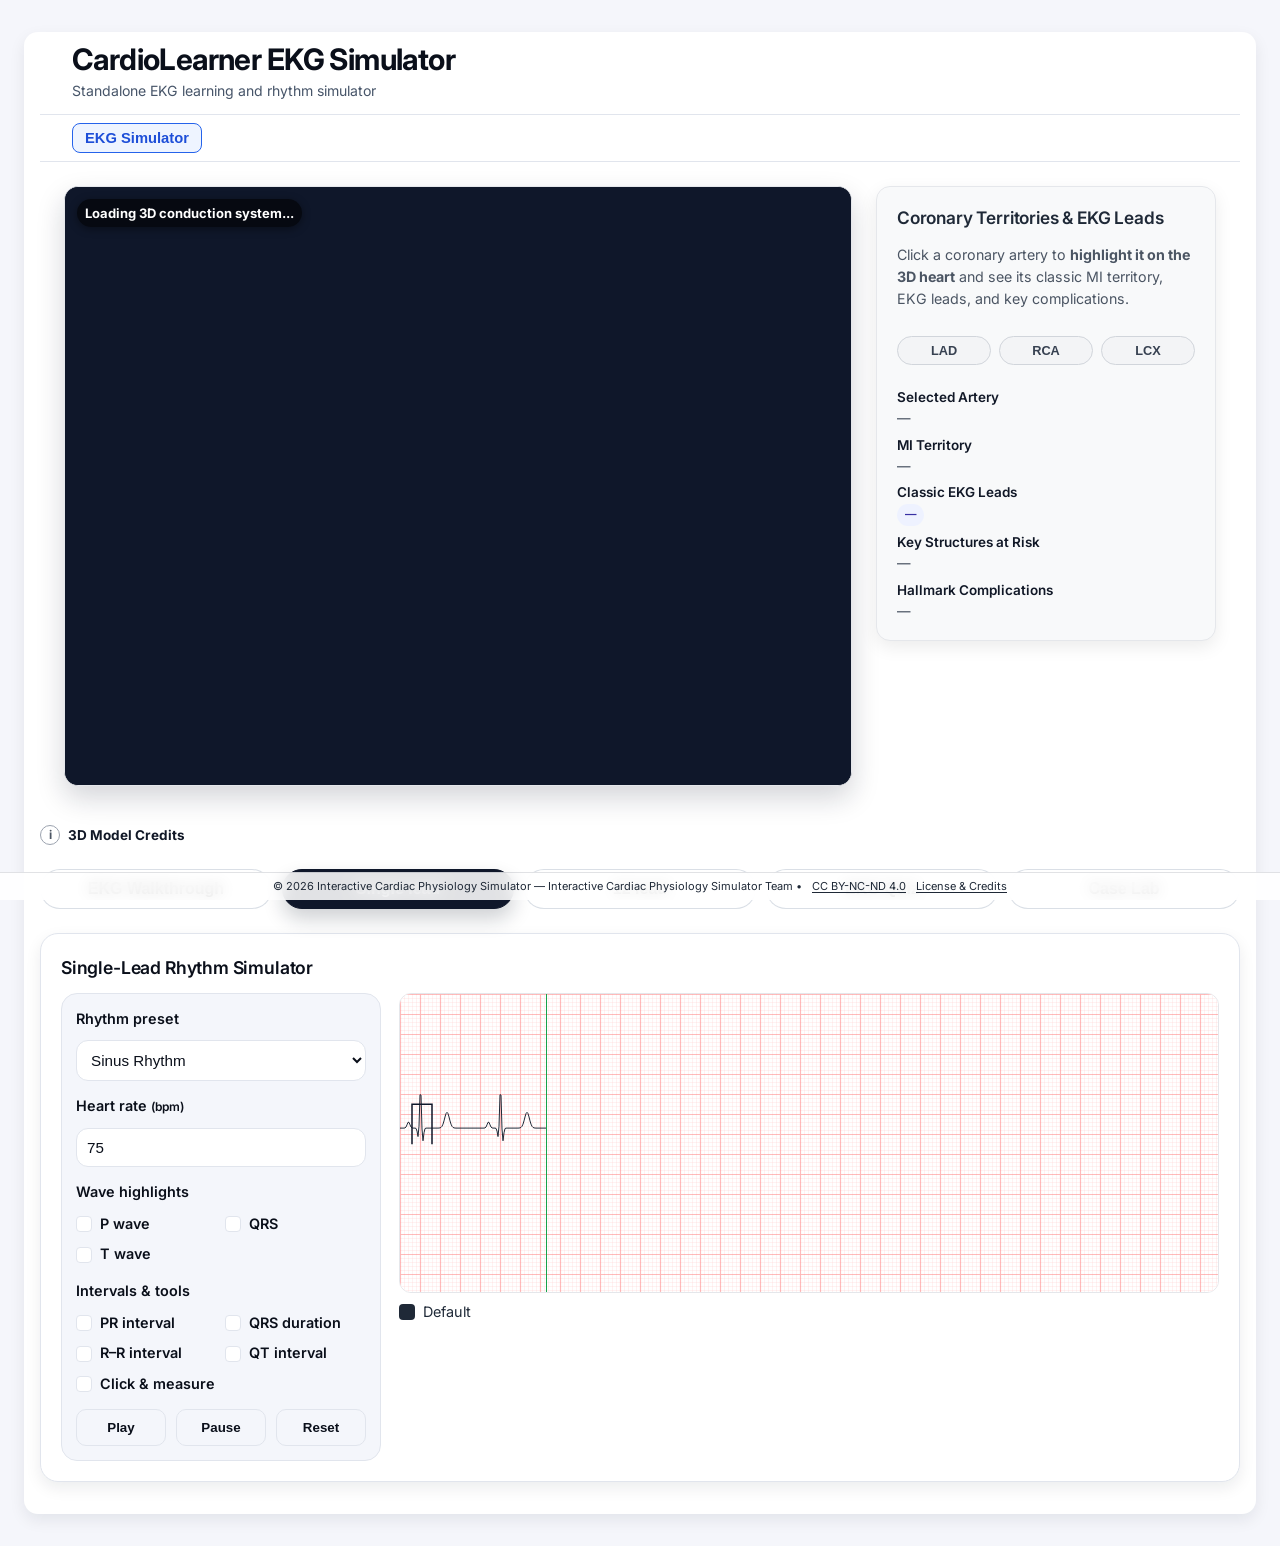
==== ekg-site.html @ 09353c44 "EKG Cases Update" ====
<!DOCTYPE html>
<!-- saved from url=(0177)https://ppl-ai-code-interpreter-files.s3.amazonaws.com/web/direct-files/0473864b9f4ac1da06dc4ef2396bbab0/f7be5534-ff82-4e59-9a9c-7fd61980e9cf/81cf8d49.html?utm_source=perplexity -->
<html lang="en"><head><meta http-equiv="Content-Type" content="text/html; charset=UTF-8">
    
    <meta name="viewport" content="width=device-width, initial-scale=1.0">
    <title>CardioLearner EKG Simulator</title>
    <link rel="preconnect" href="https://fonts.googleapis.com">
    <link rel="preconnect" href="https://fonts.gstatic.com" crossorigin>
    <link href="https://fonts.googleapis.com/css2?family=Inter:wght@400;500;600;700&display=swap" rel="stylesheet">
    <link rel="stylesheet" href="./assets/license-footer.css">
    <script src="./assets/chart.js"></script>
    <script src="./assets/chartjs-plugin-annotation.js"></script>
    <script type="module" src="https://unpkg.com/@google/model-viewer@4.0.0/dist/model-viewer.min.js"></script>
    <script type="importmap">
    {
      "imports": {
        "three": "https://unpkg.com/three@0.160.0/build/three.module.js",
        "three/examples/jsm/": "https://unpkg.com/three@0.160.0/examples/jsm/"
      }
    }
    </script>
    <style>
        :root {
            --bg: #f5f6fb;
            --surface: #ffffff;
            --surface-2: #f4f6fb;
            --surface-3: #eceff7;
            --border: #e1e5ed;
            --text: #0a0f1a;
            --muted: #1f2937;
            --muted-2: #475569;
            --primary: #2563eb;
            --primary-50: #eef4ff;
            --primary-600: #1d4ed8;
            --danger: #dc2626;
            --success: #059669;
            --warning: #d97706;
            --shadow-sm: 0 6px 16px rgba(15, 23, 42, 0.08);
            --shadow-md: 0 18px 35px rgba(15, 23, 42, 0.12);
            --radius-sm: 6px;
            --radius-md: 10px;
            --radius-lg: 14px;
            --s1: 8px;
            --s2: 12px;
            --s3: 16px;
            --s4: 24px;
            --s5: 32px;
            --ring: 0 0 0 2px rgba(37, 99, 235, 0.35);
            --container-max: 1260px;
            --font-sans: "Inter", ui-sans-serif, system-ui, -apple-system, "Segoe UI", Roboto, Helvetica, Arial, "Apple Color Emoji", "Segoe UI Emoji";
            --kc-bg: var(--surface, #ffffff);
            --kc-text: var(--text, #0a0f1a);
            --kc-border: rgba(15, 23, 42, 0.14);
            --kc-shadow: 0 10px 30px rgba(2, 6, 23, 0.10);
            color-scheme: light;
            transition: background-color 0.35s ease, color 0.35s ease;
            transition: color 0.35s ease, background-color 0.35s ease;
        }

:root[data-theme="light"] {
    color-scheme: light;
    --bg: #f5f6fb;
    --surface: #ffffff;
    --surface-2: #f4f6fb;
    --surface-3: #eceff7;
    --border: #e1e5ed;
    --text: #0a0f1a;
    --muted: #1f2937;
    --muted-2: #475569;
    --primary: #2563eb;
    --primary-50: #eef4ff;
    --primary-600: #1d4ed8;
    --shadow-sm: 0 6px 16px rgba(15, 23, 42, 0.08);
    --shadow-md: 0 18px 35px rgba(15, 23, 42, 0.12);
    --ring: 0 0 0 2px rgba(37, 99, 235, 0.35);
    --kc-bg: var(--surface, #ffffff);
    --kc-text: var(--text, #0a0f1a);
    --kc-border: rgba(15, 23, 42, 0.14);
    --kc-shadow: 0 10px 30px rgba(2, 6, 23, 0.10);
}

        * {
            box-sizing: border-box;
        }

        body {
            margin: 0;
            font-family: var(--font-sans);
            font-size: 15px;
            background: var(--bg);
            color: var(--text);
            line-height: 1.55;
            padding: 32px 24px;
            -webkit-font-smoothing: antialiased;
            -moz-osx-font-smoothing: grayscale;
            text-rendering: optimizeLegibility;
            transition: background-color 0.35s ease, color 0.35s ease;
        }

        h1, h2, h3, h4 {
            font-weight: 600;
            margin: 0;
            color: var(--text);
            letter-spacing: -0.01em;
        }

        h1 {
            font-size: clamp(2.5rem, 2.1rem + 1.2vw, 3rem);
            font-weight: 700;
            line-height: 1.08;
            letter-spacing: -0.02em;
        }
        h2 { font-size: 1.6rem; font-weight: 650; }
        h3 { font-size: 1.3rem; font-weight: 600; }
        h4 { font-size: 1.05rem; font-weight: 600; }

        p { margin: 0; color: var(--muted); }

        a { color: var(--primary); }

        .muted-text {
            font-size: 0.88rem;
            color: var(--muted-2);
        }

        :focus-visible {
            outline: none;
            box-shadow: var(--ring);
        }

        .container {
            max-width: var(--container-max);
            margin: 0 auto;
            background: var(--surface);
            border-radius: var(--radius-lg);
            box-shadow: var(--shadow-sm);
            overflow: hidden;
            padding: 0 var(--s3) var(--s5);
            transition: background-color 0.35s ease, border-color 0.35s ease, color 0.35s ease;
        }

        .card {
            background: var(--surface);
            border: 1px solid var(--border);
            border-radius: var(--radius-lg);
            box-shadow: var(--shadow-sm);
            transition: box-shadow 0.15s ease, transform 0.15s ease;
        }

        .card:hover {
            box-shadow: var(--shadow-md);
            transform: translateY(-1px);
        }

        .card-header {
            padding: var(--s4);
            border-bottom: 1px solid var(--border);
        }

        .card-title { margin-bottom: 4px; }
        .card-subtitle { font-size: 0.95rem; color: var(--muted); }

        .card-body { padding: var(--s4); }

        .btn {
            border-radius: 999px;
            border: 1px solid transparent;
            padding: 10px 18px;
            font-weight: 600;
            cursor: pointer;
            transition: transform 0.15s ease, box-shadow 0.15s ease, border-color 0.15s ease;
            background: var(--surface);
            color: var(--text);
        }

        .btn:hover {
            transform: translateY(-1px);
            box-shadow: var(--shadow-sm);
        }

        .btn-primary {
            background: var(--primary);
            color: #fff;
            border-color: var(--primary);
        }

        .btn-primary:hover { background: var(--primary-600); }

        .btn-ghost {
            border-color: var(--border);
        }

        .btn-danger {
            background: var(--danger);
            color: #fff;
            border-color: var(--danger);
        }

        .btn-compact {
            padding: 6px 12px;
            font-size: 0.9rem;
        }

        .tabs {
            display: flex;
            flex-wrap: wrap;
            gap: 6px;
            padding: 0 var(--s5) var(--s1);
            border-bottom: 1px solid var(--border);
            background: transparent;
            margin-top: var(--s1);
            margin-bottom: 0;
            transition: border-color 0.35s ease;
        }

        .tab-button {
            padding: 6px 12px;
            border: 1px solid transparent;
            border-radius: 8px;
            background: transparent;
            font-weight: 600;
            font-size: 0.92rem;
            color: var(--muted);
            cursor: pointer;
            transition: color 0.2s ease, border-color 0.2s ease, background 0.2s ease;
        }

        .tab-button:hover {
            color: var(--primary);
            border-color: var(--border);
            background: rgba(37, 99, 235, 0.08);
        }

        .tab-button.active {
            color: var(--primary-600);
            border-color: var(--primary);
            background: var(--primary-50);
        }

        .tab-button:focus-visible {
            outline: none;
            box-shadow: var(--ring);
        }
        .tab-button.locked {
            background: rgba(148, 163, 184, 0.3);
            border: 1px solid rgba(148, 163, 184, 0.6);
        }
        .tab-button.locked:hover {
            background: rgba(148, 163, 184, 0.35);
        }

        .tab-content { display: none; }
        .tab-content.active { display: block !important; }

        .lock-overlay {
            position: fixed;
            inset: 0;
            background: rgba(15, 23, 42, 0.8);
            display: none;
            align-items: center;
            justify-content: center;
            padding: 24px;
            z-index: 9999;
        }
        .lock-overlay.active {
            display: flex;
        }
        .lock-modal {
            background: #ffffff;
            color: #0f172a;
            border-radius: 18px;
            padding: 24px 28px;
            max-width: 520px;
            width: 100%;
            box-shadow: 0 18px 40px rgba(15, 23, 42, 0.25);
            text-align: center;
        }
        .lock-modal h2 {
            margin: 0 0 10px;
            font-size: 1.35rem;
        }
        .lock-modal p {
            margin: 0 0 18px;
            line-height: 1.5;
        }
        .lock-modal .lock-dismiss {
            border: none;
            border-radius: 999px;
            padding: 10px 18px;
            background: var(--primary);
            color: #fff;
            font-weight: 700;
            cursor: pointer;
        }
        .lock-modal .lock-dismiss:focus-visible {
            outline: none;
            box-shadow: var(--ring);
        }

        .key-concepts-card {
            background: var(--kc-bg);
            color: var(--kc-text);
            border: 1px solid var(--kc-border);
            border-radius: 18px;
            box-shadow: var(--kc-shadow);
            padding: 18px 20px;
            transition: background 0.3s ease, color 0.3s ease, border-color 0.3s ease;
        }

        .key-concepts-card * {
            color: inherit;
        }

        .key-concepts-card h3,
        .key-concepts-card h4 {
            margin: 0 0 12px 0;
            font-weight: 800;
            letter-spacing: 0.01em;
        }

        .key-concepts-card p,
        .key-concepts-card li {
            line-height: 1.5;
            opacity: 0.96;
        }

        .key-concepts-card strong {
            font-weight: 800;
            opacity: 1;
        }

        .input, .select, .textarea, input[type="number"], select {
            width: 100%;
            border-radius: var(--radius-md);
            border: 1px solid var(--border);
            padding: 10px 14px;
            font-size: 0.95rem;
            background: var(--surface-2);
            transition: border-color 0.15s ease, box-shadow 0.15s ease;
        }

        .input:focus, .select:focus, .textarea:focus,
        input[type="number"]:focus, select:focus {
            border-color: var(--primary);
            box-shadow: var(--ring);
            outline: none;
        }

        input[type="checkbox"],
        input[type="radio"] {
            appearance: none;
            width: 16px;
            height: 16px;
            border-radius: 4px;
            border: 1px solid var(--border);
            background: #fff;
            display: inline-block;
            position: relative;
            cursor: pointer;
            transition: border-color 0.15s, background 0.15s, box-shadow 0.15s;
        }

        input[type="radio"] {
            border-radius: 999px;
        }

        input[type="checkbox"]:focus-visible,
        input[type="radio"]:focus-visible {
            box-shadow: var(--ring);
        }

        input[type="checkbox"]:checked,
        input[type="radio"]:checked {
            border-color: var(--primary);
            background: var(--primary);
        }

        input[type="checkbox"]:checked::after {
            content: '';
            position: absolute;
            width: 6px;
            height: 10px;
            border: 2px solid #fff;
            border-top: 0;
            border-left: 0;
            transform: rotate(45deg);
            top: 1px;
            left: 4px;
        }

        input[type="radio"]:checked::after {
            content: '';
            position: absolute;
            width: 6px;
            height: 6px;
            border-radius: 999px;
            background: #fff;
            top: 4px;
            left: 4px;
        }

        .badge {
            border-radius: 999px;
            background: var(--primary-50);
            color: var(--primary);
            padding: 4px 10px;
            font-weight: 600;
            font-size: 0.85rem;
        }

        .divider {
            height: 1px;
            background: var(--border);
            margin: var(--s4) 0;
        }

        .header {
            background: var(--surface);
            border-bottom: 1px solid var(--border);
            padding: calc(var(--s3) - 4px) var(--s5);
            text-align: left;
            display: flex;
            flex-wrap: wrap;
            align-items: center;
            justify-content: space-between;
            gap: var(--s2);
            transition: background-color 0.35s ease, border-color 0.35s ease, color 0.35s ease;
        }

        .header h1 {
            font-size: 1.85rem;
            margin-bottom: 2px;
        }

        .header-text {
            display: flex;
            flex-direction: column;
            gap: 2px;
        }

        .header p {
            color: var(--muted-2);
            font-size: 0.88rem;
        }

        .header-actions {
            display: inline-flex;
            align-items: center;
            gap: var(--s1);
            margin-left: auto;
        }

        .main-content {
            display: grid;
            grid-template-columns: 340px 1fr;
            gap: var(--s4);
            padding: 0 var(--s5);
            margin-top: var(--s2);
            align-items: flex-start;
        }

        .two-col {
            display: grid;
            grid-template-columns: minmax(260px, 0.34fr) minmax(0, 0.66fr);
            gap: var(--s4);
            align-items: flex-start;
        }

        .controls-panel,
        .chart-container,
        .quiz-card,
        .info-section,
        .question-container,
        .explanation-box,
        .shock-info {
            border-radius: var(--radius-lg);
            padding: var(--s3);
            background: var(--surface);
            border: 1px solid var(--border);
            box-shadow: var(--shadow-sm);
            transition: background-color 0.35s ease, border-color 0.35s ease, color 0.35s ease, box-shadow 0.15s ease, transform 0.15s ease;
        }

        .controls-panel:hover,
        .chart-container:hover,
        .quiz-card:hover,
        .info-section:hover,
        .question-container:hover,
        .explanation-box:hover,
        .shock-info:hover {
            box-shadow: var(--shadow-md);
            transform: translateY(-1px);
        }

        .section-heading {
            font-size: 1.1rem;
            font-weight: 600;
            margin-bottom: var(--s3);
            color: var(--text);
        }

        .control-group {
            margin: 0;
            padding: var(--s2) 0;
            border-top: 1px solid var(--border);
        }

        .controls-panel .control-group {
            padding: var(--s2) 0 !important;
            border-top: 1px solid var(--border) !important;
        }

        .controls-panel .control-group:first-of-type {
            border-top: none !important;
            padding-top: 0 !important;
        }

        .control-group-divider {
            margin-top: var(--s3);
        }

        .pv-controls {
            margin-top: var(--s3);
            padding: var(--s3);
            border-radius: var(--radius-md);
            border: 1px solid var(--border);
            background: var(--surface-2);
        }

        .control-label-row {
            display: flex;
            justify-content: space-between;
            align-items: center;
            margin-bottom: var(--s1);
        }

        .slider-label {
            font-size: 0.85em;
            font-weight: 600;
            color: var(--primary-600);
        }

        .slider-ticks {
            display: grid;
            grid-template-columns: repeat(3, 1fr);
            font-size: 0.8em;
            color: var(--muted);
            margin-top: var(--s1);
            gap: 4px;
        }

        .slider-ticks span { text-align: center; }

        .pv-controls .slider { width: 100%; }

        .hfref-toggle-btn {
            padding: 4px 12px;
            border-radius: 999px;
            border: 1px solid var(--border);
            background: var(--surface);
            font-size: 0.82rem;
            font-weight: 600;
            color: var(--muted);
            cursor: pointer;
            transition: background 0.2s ease, border-color 0.2s ease, color 0.2s ease;
        }

        .hfref-toggle-btn.active {
            background: var(--primary-50);
            border-color: var(--primary);
            color: var(--primary-600);
        }

        .hfref-panel {
            display: flex;
            flex-direction: column;
            gap: var(--s2);
        }

        .hfref-toggle {
            display: flex;
            gap: 6px;
        }

        .hfref-panel-actions {
            display: flex;
            flex-wrap: wrap;
            align-items: center;
            justify-content: space-between;
            gap: var(--s1);
        }

        .hfref-panel-note {
            font-size: 0.82rem;
            color: var(--muted);
        }

        .hfref-compare {
            display: flex;
            align-items: center;
            gap: 6px;
            font-size: 0.85rem;
            color: var(--text);
            user-select: none;
        }

        .control-group label {
            display: flex;
            justify-content: space-between;
            align-items: center;
            font-weight: 600;
            color: var(--text);
            margin-bottom: var(--s1);
            font-size: 0.9em;
        }

        .slider-container {
            display: flex;
            align-items: center;
            gap: var(--s2);
        }
        
        .slider {
            flex: 1;
            -webkit-appearance: none;
            height: 5px;
            border-radius: 999px;
            background: var(--surface-3);
            outline: none;
            transition: background 0.3s;
        }
        
        .slider::-webkit-slider-thumb {
            -webkit-appearance: none;
            appearance: none;
            width: 13px;
            height: 13px;
            border-radius: 50%;
            background: var(--primary);
            cursor: pointer;
            transition: transform 0.2s, box-shadow 0.2s;
            box-shadow: 0 2px 6px rgba(37, 99, 235, 0.25);
        }
        
        .slider::-webkit-slider-thumb:hover {
            transform: scale(1.15);
        }
        
        .slider::-moz-range-thumb {
            width: 13px;
            height: 13px;
            border-radius: 50%;
            background: var(--primary);
            cursor: pointer;
        }
        
        .value-display {
            min-width: 80px;
            text-align: right;
            font-weight: 600;
            color: var(--primary-600);
            font-size: 0.95rem;
            display: inline-flex;
            align-items: center;
            justify-content: flex-end;
            gap: 4px;
            background: var(--surface-2);
            border-radius: var(--radius-sm);
            padding: 3px 8px;
            font-family: 'SFMono-Regular', Consolas, monospace;
            font-variant-numeric: tabular-nums;
        }
        
        .unit {
            color: var(--muted);
            font-size: 0.9em;
            margin-left: 0;
        }
        
        .help-text {
            font-size: 0.78em;
            color: var(--muted-2);
            margin-top: 4px;
            line-height: 1.4;
        }

        .visualizations {
            display: grid;
            grid-template-columns: 1fr 1fr;
            gap: var(--s4);
        }

        .chart-card {
            background: var(--surface);
            border: 1px solid var(--border);
            border-radius: var(--radius-lg);
            box-shadow: var(--shadow-sm);
            padding: var(--s4);
            display: flex;
            flex-direction: column;
            gap: var(--s3);
            transition: background-color 0.35s ease, border-color 0.35s ease, box-shadow 0.2s ease;
        }

        .chart-card:hover {
            box-shadow: var(--shadow-md);
        }

        .pv-loop-card {
            grid-column: span 2;
        }

        .chart-header {
            display: flex;
            flex-direction: column;
            gap: var(--s2);
        }

        .chart-title-row {
            display: flex;
            align-items: flex-start;
            justify-content: space-between;
            gap: var(--s2);
        }

        .chart-title {
            font-size: 1.2rem;
            font-weight: 600;
            color: var(--text);
        }

        .chart-toolbar {
            display: flex;
            align-items: center;
            justify-content: flex-end;
            gap: var(--s1);
            font-size: 0.9rem;
            color: var(--muted);
        }

        .chart-meta {
            display: flex;
            flex-wrap: wrap;
            gap: 8px 10px;
        }

        .chart-body {
            background: var(--surface-2);
            border: 1px solid var(--border);
            border-radius: var(--radius-lg);
            padding: var(--s3);
            position: relative;
        }

        .chart-secondary {
            border-top: 1px solid var(--border);
            padding-top: var(--s3);
            display: flex;
            flex-direction: column;
            gap: var(--s2);
        }

        .info-card {
            border-radius: var(--radius-lg);
            border: 1px solid var(--border);
            background: var(--surface);
            padding: var(--s3);
            box-shadow: none;
            transition: background-color 0.35s ease, border-color 0.35s ease;
        }

        .info-card h4 {
            margin-bottom: 8px;
            font-size: 1rem;
        }

        .info-card p {
            margin: 6px 0;
            color: var(--text);
        }

        .info-card-callout {
            background: var(--surface-2);
            border: 1px dashed var(--border);
            border-radius: var(--radius-md);
            padding: var(--s2);
            margin: var(--s2) 0;
            font-size: 0.9rem;
        }

        .info-card--success {
            border-color: rgba(16, 185, 129, 0.35);
            background: rgba(16, 185, 129, 0.08);
        }

        .info-card--warning {
            border-color: rgba(245, 158, 11, 0.35);
            background: rgba(245, 158, 11, 0.1);
        }

        .info-card--danger {
            border-color: rgba(239, 68, 68, 0.35);
            background: rgba(239, 68, 68, 0.08);
        }

        .pharm-grid {
            display: flex;
            flex-direction: column;
            gap: var(--s1);
            margin-top: var(--s2);
        }

        .pharm-option {
            display: flex;
            align-items: center;
            justify-content: flex-start;
            gap: 6px;
            padding: 8px 12px;
            border: 1px solid var(--border);
            border-radius: var(--radius-md);
            background: var(--surface);
            color: var(--text);
            font-weight: 500;
            text-align: left;
            width: 100%;
            transition: background-color 0.15s ease, border-color 0.15s ease, box-shadow 0.15s ease;
        }

        .pharm-option:hover {
            border-color: var(--primary);
            box-shadow: var(--shadow-sm);
        }

        /* QBank builder */
        .qbank-grid {
            display: grid;
            grid-template-columns: minmax(0, 360px) minmax(0, 1fr);
            gap: var(--s4);
        }

        .qbank-panel {
            background: var(--surface);
            border: 1px solid var(--border);
            border-radius: var(--radius-lg);
            padding: var(--s4);
            box-shadow: var(--shadow-sm);
            display: flex;
            flex-direction: column;
            gap: var(--s3);
        }

        .qbank-section-title {
            font-size: 0.96rem;
            font-weight: 600;
            color: var(--text);
            margin-bottom: var(--s1);
        }

        .qbank-segment {
            display: flex;
            flex-wrap: wrap;
            gap: 6px;
        }

        .qbank-seg-btn {
            flex: 1;
            min-width: 120px;
            padding: 10px 14px;
            border-radius: var(--radius-md);
            border: 1px solid var(--border);
            background: var(--surface-2);
            font-weight: 600;
            color: var(--muted);
            cursor: pointer;
            transition: background 0.15s ease, border-color 0.15s ease, color 0.15s ease;
        }

        .qbank-seg-btn.active {
            background: var(--primary-50);
            border-color: var(--primary);
            color: var(--primary-600);
        }

        .qbank-source-list,
        .qbank-topic-list {
            display: grid;
            grid-template-columns: repeat(auto-fit, minmax(220px, 1fr));
            gap: var(--s1);
        }

        .qbank-source,
        .qbank-topic {
            display: flex;
            align-items: center;
            justify-content: flex-start;
            gap: 8px;
            padding: 10px 12px;
            border: 1px solid var(--border);
            border-radius: var(--radius-md);
            background: var(--surface-2);
            color: var(--text);
            font-weight: 500;
            transition: border-color 0.15s ease, box-shadow 0.15s ease;
        }

        .qbank-source input,
        .qbank-topic input {
            flex: 0 0 auto;
        }

        .qbank-count-badge {
            margin-left: auto;
            border-radius: 999px;
            padding: 2px 8px;
            background: var(--surface-3);
            color: var(--muted);
            font-size: 0.75rem;
            font-variant-numeric: tabular-nums;
        }

        .qbank-source:hover,
        .qbank-topic:hover {
            border-color: var(--primary);
            box-shadow: var(--shadow-sm);
        }

        .qbank-topic.zero {
            opacity: 0.55;
            pointer-events: none;
        }

        .qbank-system {
            border: 1px solid var(--border);
            border-radius: var(--radius-md);
            margin-bottom: var(--s1);
        }

        .qbank-system-toggle {
            width: 100%;
            border: none;
            background: transparent;
            display: flex;
            align-items: center;
            justify-content: space-between;
            padding: 10px 12px;
            font-weight: 600;
            cursor: pointer;
        }

        .qbank-system-children {
            padding: 0 12px 12px;
            border-top: 1px solid var(--border);
            display: grid;
            gap: 6px;
        }

        .qbank-system-child {
            display: flex;
            justify-content: space-between;
            font-size: 0.9rem;
        }

        .qbank-summary-card {
            display: flex;
            flex-direction: column;
            gap: var(--s2);
        }

        .qbank-chip {
            display: inline-flex;
            align-items: center;
            padding: 4px 10px;
            border-radius: 999px;
            border: 1px solid var(--border);
            background: var(--surface-2);
            font-size: 0.85rem;
            font-weight: 600;
            margin: 2px;
        }

        .qbank-count-options {
            display: flex;
            gap: 8px;
            flex-wrap: wrap;
        }

        .qbank-count-btn {
            padding: 8px 14px;
            border-radius: var(--radius-md);
            border: 1px solid var(--border);
            background: var(--surface-2);
            font-weight: 600;
            cursor: pointer;
        }

        .qbank-count-btn.active {
            background: var(--primary-50);
            border-color: var(--primary);
            color: var(--primary-600);
        }

        .qbank-custom-input {
            width: 110px;
            padding: 8px 10px;
            border-radius: var(--radius-md);
            border: 1px solid var(--border);
            background: var(--surface);
        }

        .qbank-session-card {
            border: 1px dashed var(--border);
            border-radius: var(--radius-lg);
            background: var(--surface-2);
            padding: var(--s4);
            display: flex;
            flex-direction: column;
            gap: var(--s2);
        }

        .qbank-session-actions {
            display: flex;
            gap: var(--s2);
            flex-wrap: wrap;
        }

        .qbank-alert {
            margin-top: 12px;
            padding: 12px 14px;
            border-radius: 10px;
            border: 1px solid rgba(248, 113, 113, 0.4);
            background: rgba(254, 226, 226, 0.6);
            color: #7f1d1d;
            font-weight: 600;
            display: none;
        }

        .qbank-session-layout {
            display: grid;
            grid-template-columns: minmax(0, 1fr) 220px;
            gap: 16px;
            align-items: flex-start;
        }

        .qbank-nav {
            border: 1px solid var(--border);
            border-radius: var(--radius-lg);
            background: var(--surface);
            padding: 12px;
            position: sticky;
            top: 20px;
            display: flex;
            flex-direction: column;
            gap: 10px;
        }

        .qbank-nav-title {
            font-weight: 600;
            font-size: 0.95rem;
            color: var(--text);
        }

        .qbank-nav-list {
            display: grid;
            grid-template-columns: repeat(auto-fill, minmax(48px, 1fr));
            gap: 8px;
        }

        .qbank-nav-button {
            border-radius: 10px;
            border: 1px solid var(--border);
            background: var(--surface-2);
            padding: 6px 0;
            font-weight: 600;
            color: var(--text);
            cursor: pointer;
            position: relative;
        }

        .qbank-nav-button.active {
            border-color: var(--primary);
            box-shadow: 0 0 0 2px rgba(37, 99, 235, 0.15);
        }

        .qbank-nav-button.correct {
            background: rgba(34, 197, 94, 0.15);
            border-color: rgba(34, 197, 94, 0.6);
            color: #15803d;
        }

        .qbank-nav-button.incorrect {
            background: rgba(248, 113, 113, 0.15);
            border-color: rgba(248, 113, 113, 0.6);
            color: #b91c1c;
        }

        .qbank-nav-button.corrected {
            background: rgba(234, 179, 8, 0.18);
            border-color: rgba(234, 179, 8, 0.65);
            color: #a16207;
        }

        .qbank-nav-button.omitted {
            background: rgba(148, 163, 184, 0.15);
            border-color: rgba(148, 163, 184, 0.6);
            color: #475569;
        }

        .qbank-nav-button.answered {
            border-color: rgba(148, 163, 184, 0.9);
            background: rgba(148, 163, 184, 0.15);
            color: #475569;
        }

        .qbank-nav-flag {
            position: absolute;
            top: 2px;
            right: 4px;
            font-size: 0.7rem;
            color: #f97316;
        }

        @media (max-width: 900px) {
            .qbank-session-layout {
                grid-template-columns: 1fr;
            }

            .qbank-nav {
                position: relative;
                top: auto;
            }
        }

        @media (max-width: 900px) {
            .qbank-grid {
                grid-template-columns: 1fr;
            }
        }

        .pv-quiz-actions {
            display: grid;
            grid-template-columns: 1fr;
            gap: 10px;
            margin-top: var(--s3);
        }

        @media (min-width: 720px) {
            .pv-quiz-actions {
                grid-template-columns: 1fr 1fr;
            }
        }

        .pv-quiz-btn {
            width: 100%;
            padding: 12px 14px;
            border-radius: 14px;
            border: 1px solid rgba(148, 163, 184, 0.35);
            background: var(--surface);
            color: var(--text);
            font-weight: 700;
            cursor: pointer;
            transition: transform 0.15s ease, box-shadow 0.15s ease, background 0.15s ease, border-color 0.15s ease;
        }

        .pv-quiz-btn:hover {
            transform: translateY(-1px);
            box-shadow: var(--shadow-sm);
            border-color: rgba(148, 163, 184, 0.6);
        }

        .pv-quiz-btn:active {
            transform: translateY(0);
            box-shadow: none;
        }

        .pv-quiz-btn--primary {
            background: var(--primary);
            border-color: transparent;
            color: #fff;
        }

        .pv-quiz-btn--secondary {
            background: var(--surface);
            color: var(--success);
            border-color: rgba(34, 197, 94, 0.35);
        }

        .pv-quiz-btn--secondary:hover {
            border-color: rgba(34, 197, 94, 0.55);
            background: rgba(34, 197, 94, 0.06);
        }

        .answer-panel {
            display: none;
            margin-top: var(--s3);
            background: var(--surface);
            border-radius: var(--radius-md);
            border: 1px solid var(--border);
            padding: var(--s3);
            box-shadow: var(--shadow-sm);
        }

        .answer-panel.visible { display: block; }

        .answer-panel h4 {
            margin-bottom: var(--s1);
            font-size: 1em;
            color: var(--success);
        }

        .answer-panel p {
            margin: 4px 0;
            color: var(--text);
            font-size: 0.95em;
            line-height: 1.4;
        }

        /* Keep key numbers visible near the PV loop */
        .floating-stats {
            position: sticky;
            top: 12px;
            z-index: 5;
            display: flex;
            gap: 6px 10px;
            flex-wrap: wrap;
            justify-content: flex-start;
            margin: var(--s1) 0 var(--s2);
            width: 100%;
        }
        .floating-stats .chip {
            background: linear-gradient(180deg, #ffffff 0%, #f7f9ff 100%);
            border: 1px solid rgba(15, 23, 42, 0.08);
            color: var(--muted);
            padding: 4px 9px;
            border-radius: var(--radius-sm);
            font-size: 0.85em;
            box-shadow: none;
            transition: background-color 0.35s ease, border-color 0.35s ease, color 0.35s ease, box-shadow 0.15s ease, transform 0.15s ease;
            min-width: 108px;
            font-variant-numeric: tabular-nums;
        }
        .floating-stats .chip:hover {
            box-shadow: var(--shadow-md);
            transform: translateY(-1px);
        }
        .floating-stats .chip strong {
            color: var(--text);
            font-weight: 600;
        }
        .floating-stats .chip.chip-normal {
            background: rgba(5, 150, 105, 0.06);
            border-color: rgba(5, 150, 105, 0.16);
            color: var(--success);
        }
        .floating-stats .chip.chip-alert {
            background: rgba(220, 38, 38, 0.06);
            border-color: rgba(220, 38, 38, 0.18);
            color: var(--danger);
        }
        .pv-loop-container .floating-stats {
            position: static;
            padding-top: 0;
        }
        .quiz-stats {
            position: static;
            justify-content: center;
            margin-bottom: 16px;
            gap: 12px;
        }
        .quiz-chart-container {
            width: 100%;
            max-width: 100%;
        }

        /* PV overlay readouts */
        .pv-overlay {
            position: absolute;
            top: 50%;
            left: 50%;
            transform: translate(-50%, -50%);
            text-align: center;
            color: rgba(44, 62, 80, 0.55);
            font-weight: 700;
            pointer-events: none;
            line-height: 1.4;
            opacity: 0;
            transition: opacity 0.25s ease, transform 0.25s ease;
            font-variant-numeric: tabular-nums;
        }
        .pv-overlay.show {
            opacity: 1;
            transform: translate(-50%, -50%) scale(1.01);
        }
        .pv-overlay .sv-line,
        .pv-overlay .sys-line {
            font-size: 0.95em;
            background: rgba(255,255,255,0.7);
            padding: 4px 8px;
            border-radius: 8px;
            display: inline-block;
        }
        .pv-phase-tooltip {
            position: absolute;
            background: rgba(255, 255, 255, 0.95);
            border: 1px solid #e5e7eb;
            box-shadow: 0 8px 24px rgba(0,0,0,0.12);
            padding: 8px 10px;
            border-radius: 8px;
            pointer-events: none;
            font-size: 12px;
            color: #2c3e50;
            opacity: 0;
            transform: translate(-50%, -10px);
            transition: opacity 0.12s ease;
            max-width: 220px;
            z-index: 20;
            font-variant-numeric: tabular-nums;
        }
        .pv-phase-tooltip strong {
            display: block;
            margin-bottom: 4px;
        }

        /* Quick physiological explanation toast */
        .physio-toast {
            position: fixed;
            bottom: 20px;
            left: 20px;
            padding: 14px 16px;
            background: rgba(20, 20, 20, 0.9);
            color: #fff;
            border-radius: 10px;
            box-shadow: 0 10px 30px rgba(0,0,0,0.25);
            opacity: 0;
            transform: translateY(10px);
            max-width: 320px;
            z-index: 2000;
            font-size: 0.95em;
            transition: opacity 0.25s ease, transform 0.25s ease;
        }
        .physio-toast.show {
            opacity: 1;
            transform: translateY(0);
        }
        .status-toast {
            position: fixed;
            top: 18px;
            right: 18px;
            background: linear-gradient(180deg, #ffffff 0%, var(--surface-2) 100%);
            color: var(--text);
            border: 1px solid rgba(15, 23, 42, 0.12);
            border-left: 4px solid var(--primary);
            padding: 12px 18px;
            border-radius: var(--radius-md);
            box-shadow: var(--shadow-md);
            z-index: 1000;
            animation: slideIn 0.35s ease;
            font-weight: 600;
            font-variant-numeric: tabular-nums;
        }

        /* Sticky controls when scrolling */
        .main-content {
            align-items: start;
        }
        .controls-panel {
            position: sticky;
            top: 10px;
        }

        /* Quiz tab */
        .quiz-grid {
            display: grid;
            grid-template-columns: minmax(280px, 0.32fr) minmax(0, 0.68fr);
            gap: var(--s4);
            padding: var(--s5);
            align-items: start;
        }
        .quiz-card {
            padding: var(--s4);
        }
        .quiz-feedback {
            margin-top: 12px;
            padding: 12px;
            border-radius: var(--radius-md);
            background: var(--primary-50);
            border: 1px solid rgba(37,99,235,0.25);
            color: var(--primary-600);
        }
        
        .chart-container {
            position: relative;
            display: flex;
            flex-direction: column;
            gap: var(--s2);
        }

        .chart-header {
            display: flex;
            flex-wrap: wrap;
            gap: var(--s2);
            align-items: flex-start;
            border-bottom: 1px solid var(--border);
            padding-bottom: var(--s1);
        }

        .chart-body {
            position: relative;
        }

        .chart-secondary {
            border-top: 1px solid var(--border);
            padding-top: var(--s2);
            font-size: 0.9rem;
            color: var(--muted);
            line-height: 1.5;
        }

        .pv-loop-container canvas {
            margin-top: var(--s1);
        }
        .chart-toolbar {
            display: flex;
            justify-content: flex-end;
            align-items: center;
            gap: 10px;
            margin-top: var(--s1);
            margin-bottom: 8px;
            font-size: 0.9em;
            color: var(--muted);
        }
        .pharm-grid {
            display: flex;
            flex-direction: column;
            gap: var(--s1);
            margin-top: var(--s2);
        }
        .pharm-grid label {
            display: flex;
            align-items: center;
            justify-content: flex-start !important;
            gap: 6px;
            padding: 8px 12px;
            border: 1px solid var(--border);
            border-radius: var(--radius-md);
            background: var(--surface);
            color: var(--text) !important;
            font-weight: 500;
            text-align: left !important;
            width: 100%;
            transition: background-color 0.15s ease, border-color 0.15s ease, box-shadow 0.15s ease;
        }
        .pharm-grid label:hover {
            border-color: var(--primary);
            box-shadow: var(--shadow-sm);
        }
        
        .chart-title {
            font-size: 1.05em;
            font-weight: 600;
            color: var(--text);
            margin-bottom: var(--s1);
            text-align: left;
        }
        
        .metrics-grid {
            display: grid;
            grid-template-columns: repeat(3, 1fr);
            gap: 15px;
            margin-bottom: 20px;
        }
        
        .metric-card {
            background: var(--surface-2);
            color: var(--text);
            border-radius: var(--radius-md);
            border: 1px solid var(--border);
            padding: var(--s3);
            text-align: center;
            box-shadow: inset 0 1px 0 rgba(255,255,255,0.5);
        }
        
        .metric-label {
            font-size: 0.85em;
            opacity: 0.9;
            margin-bottom: 5px;
            color: var(--muted);
        }

        .metric-value {
            font-size: 1.8em;
            font-weight: 700;
            font-variant-numeric: tabular-nums;
        }
        
        .metric-unit {
            font-size: 0.8em;
            opacity: 0.8;
            color: var(--muted);
        }
        
        .reset-button {
            width: 100%;
            padding: var(--s3);
            background: var(--primary);
            color: #fff;
            border: none;
            border-radius: var(--radius-md);
            font-size: 1em;
            font-weight: 600;
            cursor: pointer;
            transition: transform 0.2s ease, box-shadow 0.2s ease;
            margin-top: var(--s3);
        }
        
        .reset-button:hover {
            transform: translateY(-2px);
            box-shadow: var(--shadow-sm);
        }

        #reloadPathologyBtn,
        #homeButton {
            background: var(--surface) !important;
            color: var(--text);
            border: 1px solid var(--border);
        }
        
        .info-section {
            grid-column: 1 / -1;
            margin-top: var(--s2);
        }
        
        .info-section h3 {
            color: var(--text);
            margin-bottom: var(--s1);
        }
        
        .info-section p {
            color: var(--muted);
            line-height: 1.6;
            margin-bottom: var(--s1);
        }
        
        .disclaimer {
            background: var(--surface-2);
            border: 1px solid var(--border);
            border-left: 4px solid var(--primary);
            border-radius: var(--radius-sm);
            padding: var(--s3);
            margin-bottom: var(--s4);
            font-size: 0.9em;
            color: var(--muted);
            line-height: 1.5;
        }
        
        .disclaimer strong {
            color: var(--primary);
        }

        canvas {
            max-height: 300px;
        }
        
        /* Make PV Loop chart significantly larger */
        #pvLoopChart {
            max-height: 550px !important;
            min-height: 500px;
        }
        #pvQuizChart {
            max-height: 550px !important;
            min-height: 500px;
            width: 100% !important;
        }

        /* 3D model viewer */
        .model-3d-grid {
            display: grid;
            grid-template-columns: 1fr 340px;
            gap: 24px;
            padding: 24px;
            align-items: start;
        }
        .model-3d-viewer {
            width: 100%;
            height: 600px;
            border: 1px solid #e5e7eb;
            border-radius: 14px;
            overflow: hidden;
            background: #0f172a;
            box-shadow: 0 12px 28px rgba(15, 23, 42, 0.18);
        }
        #conduction-3d-viewer {
            position: relative;
            width: 100%;
            height: 100%;
            background: #0f172a;
            overflow: hidden;
        }
        #conduction-3d-viewer canvas {
            display: block;
            width: 100%;
            height: 100%;
            max-height: none;
        }
        #conduction-3d-viewer .label-renderer {
            position: absolute;
            inset: 0;
            pointer-events: none;
        }
        .lead-label {
            font-family: 'Inter', 'Helvetica Neue', 'Segoe UI', Arial, sans-serif;
            font-size: 13px;
            font-weight: 700;
            color: #fff;
            background: rgba(0, 0, 0, 0.75);
            padding: 4px 8px;
            border-radius: 999px;
            white-space: nowrap;
            box-shadow: 0 2px 8px rgba(0,0,0,0.4);
            pointer-events: none;
        }
        .model-3d-viewer model-viewer {
            width: 100%;
            height: 100%;
            --progress-bar-color: #1d4ed8;
        }
        .model-3d-sidebar {
            background: #f8f9fa;
            border-radius: 14px;
            border: 1px solid #e5e7eb;
            padding: 18px 20px;
            box-shadow: 0 6px 18px rgba(0,0,0,0.08);
            display: grid;
            gap: 12px;
        }
        .model-3d-sidebar h3 {
            color: #1f2937;
            font-size: 1.15em;
        }
        .model-3d-sidebar p {
            color: #4b5563;
            line-height: 1.55;
            font-size: 0.95em;
        }
        .model-credits {
            margin-top: 14px;
            color: #374151;
            font-size: 0.9em;
            line-height: 1.5;
        }
        .model-credits summary {
            list-style: none;
            cursor: pointer;
            display: inline-flex;
            align-items: center;
            gap: 8px;
            font-weight: 700;
            color: #111827;
        }
        .model-credits summary::-webkit-details-marker {
            display: none;
        }
        .model-credits .info-dot {
            width: 20px;
            height: 20px;
            border-radius: 999px;
            border: 1px solid #9ca3af;
            color: #4b5563;
            display: inline-flex;
            align-items: center;
            justify-content: center;
            font-size: 12px;
            font-weight: 700;
            background: #ffffff;
            flex: 0 0 auto;
        }
        .model-credits-content {
            margin-top: 10px;
            color: #4b5563;
        }
        .model-credits-content a {
            color: inherit;
            text-decoration: underline;
        }

        .coronary-button-row {
            display: flex;
            gap: 8px;
            flex-wrap: wrap;
            margin: 6px 0 10px;
        }

        .coronary-button {
            flex: 1;
            min-width: 0;
            padding: 6px 10px;
            border-radius: 999px;
            border: 1px solid #d1d5db;
            background: #f3f4f6;
            font-size: 0.85em;
            font-weight: 600;
            color: #374151;
            cursor: pointer;
            transition: background 0.2s, color 0.2s, border-color 0.2s, box-shadow 0.2s;
        }

        .coronary-button:hover {
            background: #e5e7eb;
        }

        .coronary-button.active {
            background: #1d4ed8;
            color: #ffffff;
            border-color: #1d4ed8;
            box-shadow: 0 0 0 1px rgba(37,99,235,0.3);
        }

        .coronary-info-grid {
            display: grid;
            gap: 6px;
            font-size: 0.9em;
        }

        .coronary-info-label {
            font-weight: 600;
            color: #111827;
        }

        .coronary-info-value {
            color: #374151;
        }

        .coronary-leads-pill {
            display: inline-flex;
            align-items: center;
            padding: 2px 8px;
            border-radius: 999px;
            background: #eef2ff;
            color: #3730a3;
            font-weight: 600;
            font-size: 0.85em;
        }

        /* Highlighted ECG lead labels in the 3D CSS2D overlay */
        .lead-label-active {
            transform: scale(1.15);
            background: rgba(37,99,235,0.9);
            color: #ffffff;
            border-color: rgba(191,219,254,1);
            box-shadow: 0 0 8px rgba(59,130,246,0.8);
        }
        
        @keyframes slideIn {
            from { transform: translateX(100%); opacity: 0; }
            to { transform: translateX(0); opacity: 1; }
        }
        
        @keyframes slideOut {
            from { transform: translateX(0); opacity: 1; }
            to { transform: translateX(100%); opacity: 0; }
        }
        
        @keyframes highlightChange {
            0% { background: #fff3cd; }
            50% { background: #ffe8a1; transform: scale(1.01); }
            100% { background: #fff3cd; transform: scale(1); }
        }
        
        /* Pathology styles */
        .pathology-grid {
            display: grid;
            grid-template-columns: repeat(auto-fit, minmax(300px, 1fr));
            gap: var(--s4);
            padding: var(--s4);
        }
        
        .pathology-card {
            background: var(--surface);
            border-radius: var(--radius-lg);
            border: 1px solid var(--border);
            box-shadow: none;
            overflow: hidden;
            transition: border-color 0.2s ease, transform 0.2s ease;
            cursor: pointer;
        }
        
        .pathology-card:hover {
            transform: translateY(-2px);
            border-color: var(--primary);
        }
        
        .pathology-card.selected {
            border: 2px solid var(--primary);
        }
        
        .pathology-header {
            padding: var(--s2) var(--s3);
            font-weight: 600;
            font-size: 1rem;
            color: var(--text);
            text-align: left;
            background: var(--surface-2);
            border-bottom: 1px solid var(--border);
        }
        
        .pathology-content {
            padding: var(--s3);
        }
        
        .parameter-changes {
            margin-bottom: var(--s2);
        }

        .pathology-sort-bar {
            display: flex;
            align-items: center;
            flex-wrap: wrap;
            gap: 8px;
            margin-top: 6px;
            margin-bottom: 12px;
            padding: 6px 0;
            font-size: 0.95rem;
            color: var(--muted-2);
        }

        .sort-label {
            font-weight: 600;
            color: #4b5563;
            margin-right: 6px;
        }

        .filter-btn.sort-btn {
            padding: 4px 10px;
            font-size: 0.9rem;
            border-radius: 8px;
            border: 1px solid #d1d5db;
            background: transparent;
            color: var(--muted);
            cursor: pointer;
            white-space: nowrap;
            transition: background 0.2s ease, border-color 0.2s ease, color 0.2s ease;
        }

        .filter-btn.sort-btn.active,
        .filter-btn.sort-btn:focus-visible {
            border-color: #6366f1;
            background: #eef2ff;
            color: #4338ca;
        }

        .parameter-item.highlight {
            background: rgba(37, 99, 235, 0.08);
            border-radius: 6px;
            padding: 3px 4px;
        }

        .pathology-divider {
            border-top: 1px solid var(--border);
            margin: var(--s2) 0;
        }

        .pathology-tier-divider {
            grid-column: 1 / -1;
            font-size: 0.8rem;
            letter-spacing: 0.08em;
            text-transform: uppercase;
            padding: 6px 0;
            margin: 0;
            border-top: 1px solid var(--border);
            border-bottom: 1px solid var(--border);
            text-align: center;
        }

        .pathology-tier-divider.high {
            color: #b91c1c;
            background: rgba(185, 28, 28, 0.08);
        }

        .pathology-tier-divider.normal {
            color: #92400e;
            background: rgba(251, 191, 36, 0.2);
        }

        .pathology-tier-divider.low {
            color: #0ea5e9;
            background: rgba(14, 165, 233, 0.08);
        }

        .pathology-stack {
            display: flex;
            flex-direction: column;
            gap: 8px;
            align-items: stretch;
            margin-bottom: var(--s2);
        }

        .pathology-explanation {
            margin: 0;
            padding: var(--s3);
            border-radius: var(--radius-lg);
            box-shadow: none;
            min-height: 110px;
            font-size: 0.95em;
            display: flex;
            flex-direction: column;
            gap: 6px;
            justify-content: flex-start;
            border: 1px solid transparent;
        }

        .pathology-explanation.high {
            background: rgba(239, 71, 111, 0.12);
            border-color: rgba(239, 71, 111, 0.4);
            color: #7f1d1d;
        }

        .pathology-explanation.normal {
            background: rgba(250, 204, 21, 0.15);
            border-color: rgba(250, 204, 21, 0.45);
            color: #92400e;
        }

        .pathology-explanation.low {
            background: rgba(59, 130, 246, 0.12);
            border-color: rgba(59, 130, 246, 0.4);
            color: #1e3a8a;
        }

        .pathology-explanation strong {
            font-size: 0.95em;
            font-weight: 600;
        }

        .pathology-explanation span {
            font-size: 0.9em;
            line-height: 1.4;
        }

        .parameter-item {
            display: flex;
            align-items: center;
            margin: 4px 0;
            font-size: 0.92em;
            color: var(--muted);
        }
        
        .parameter-arrow {
            width: 26px;
            font-weight: 700;
            margin-right: 6px;
            font-size: 1.05em;
        }
        
        .arrow-up {
            color: var(--danger);
        }
        
        .arrow-down {
            color: var(--primary-600);
        }
        
        .arrow-variable {
            color: var(--warning);
        }
        
        .pathology-description {
            font-size: 0.9em;
            color: var(--muted);
            line-height: 1.5;
            margin-top: var(--s2);
            padding-top: var(--s2);
            border-top: 1px solid var(--border);
        }

        /* Shock simulator styles */
        .shock-container {
            padding: var(--s5);
            max-width: 1200px;
            margin: 0 auto;
        }

        .shock-table {
            width: 100%;
            border-collapse: separate;
            border-spacing: 0;
            margin: var(--s3) 0;
            border-radius: var(--radius-lg);
            overflow: hidden;
            border: 1px solid var(--border);
            background: var(--surface);
            font-variant-numeric: tabular-nums;
        }

        .shock-table th {
            background: var(--surface-2);
            color: var(--muted);
            padding: var(--s2) var(--s3);
            text-align: center;
            font-weight: 600;
            font-size: 0.9rem;
            border-bottom: 1px solid var(--border);
        }

        .shock-table th:first-child {
            text-align: left;
            padding-left: var(--s3);
        }

        .shock-table td {
            padding: var(--s2) var(--s3);
            text-align: center;
            background: var(--surface);
            border-bottom: 1px solid var(--border);
            font-size: 1.35rem;
            cursor: pointer;
            transition: background 0.2s ease, color 0.2s ease;
        }

        .shock-table td:first-child {
            text-align: left;
            font-size: 0.95rem;
            font-weight: 600;
            padding-left: var(--s3);
            background: var(--surface-2);
            color: var(--text);
        }

        .shock-table tbody tr:nth-child(even) td {
            background: rgba(15,23,42,0.02);
        }

        .shock-table tbody tr:hover td {
            background: rgba(37,99,235,0.06);
        }

        .shock-table tbody tr:hover td:first-child {
            background: rgba(37,99,235,0.08);
        }

        .shock-table tbody tr.normal-row td {
            background: rgba(5, 150, 105, 0.05);
            font-weight: 600;
        }

        .shock-table tbody tr.normal-row td:first-child {
            background: rgba(5, 150, 105, 0.08);
        }

        .arrow-cell {
            position: relative;
        }

        .arrow-cell.highlighted {
            background: rgba(234, 179, 8, 0.18) !important;
        }

        @keyframes pulse {
            0%, 100% { background: rgba(234, 179, 8, 0.18); }
            50% { background: rgba(234, 179, 8, 0.28); }
        }

        .arrow-up-shock {
            color: var(--danger);
        }

        .arrow-down-shock {
            color: var(--primary-600);
        }

        .explanation-box {
            background: var(--surface);
            border-radius: var(--radius-lg);
            padding: var(--s3);
            margin-top: var(--s3);
            border: 1px solid var(--border);
            min-height: 150px;
        }

        .explanation-box h3 {
            color: var(--text);
            margin-bottom: var(--s2);
            font-size: 1.15em;
        }

        .explanation-box p {
            color: var(--muted);
            line-height: 1.7;
            margin-bottom: var(--s2);
        }

        .shock-info {
            background: var(--surface-2);
            border: 1px solid var(--border);
            border-radius: var(--radius-lg);
            padding: var(--s3);
            margin-bottom: var(--s3);
        }

        .shock-info h3 {
            color: var(--text);
            margin-bottom: var(--s1);
        }

        .shock-info p {
            color: var(--muted);
            line-height: 1.6;
        }

        /* Pathology + quiz helpers */
        #pathology-banner {
            margin-top: var(--s2);
        }

        #pathology-banner h3 {
            margin-bottom: var(--s2);
        }

        #arExplanationBox,
        #asExplanationBox,
        #hfrefCompareBox {
            margin-bottom: var(--s3);
        }

        .question-container {
            background: var(--surface);
            border: 1px solid var(--border);
            border-radius: var(--radius-lg);
            padding: var(--s4) !important;
            margin-bottom: var(--s4) !important;
            box-shadow: var(--shadow-sm);
        }

        .question-text {
            font-weight: 600;
            color: var(--text);
            margin-bottom: var(--s3) !important;
        }

        .answer-options {
            margin-left: 0 !important;
            display: grid;
            gap: var(--s2);
        }

        .answer-label {
            display: flex !important;
            align-items: center;
            gap: var(--s2);
            padding: var(--s2) var(--s3) !important;
            margin: 0 !important;
            border-radius: var(--radius-md);
            border: 1px solid var(--border) !important;
            background: var(--surface-2);
            transition: border-color 0.2s ease, background 0.2s ease;
            font-weight: 500;
            color: var(--text);
        }

        .answer-label input {
            accent-color: var(--primary);
        }

        .answer-label:hover {
            border-color: var(--primary);
            background: var(--primary-50);
        }

        .answer-feedback {
            background: var(--primary-50) !important;
            border-radius: var(--radius-md);
            border: 1px solid rgba(37,99,235,0.3) !important;
            color: var(--primary-600) !important;
        }

        .reset-btn {
            background: transparent !important;
            border: 1px solid var(--border) !important;
            color: var(--text) !important;
            border-radius: var(--radius-md) !important;
            padding: var(--s2) var(--s3) !important;
        }

        .reset-btn:hover {
            border-color: var(--primary);
            color: var(--primary);
        }

        #toggle-ar-questions-btn,
        #toggle-as-questions-btn {
            background: var(--primary) !important;
            border: none !important;
            color: #fff !important;
            border-radius: var(--radius-md);
            box-shadow: var(--shadow-sm);
            transition: transform 0.2s ease, box-shadow 0.2s ease;
            padding: var(--s3);
            font-size: 1rem;
            font-weight: 600;
        }

        #toggle-ar-questions-btn:hover,
        #toggle-as-questions-btn:hover {
            transform: translateY(-2px);
            box-shadow: var(--shadow-md);
        }

        /* 12-lead ECG module */
        #ecg12Module .ecg12-grid{display:grid;grid-template-columns:340px 1fr;gap:18px;align-items:start}
        #ecg12Module .ecg12-controls{background:var(--surface);border:1px solid var(--border);border-radius:16px;padding:14px;display:flex;flex-direction:column;gap:12px;box-shadow:var(--shadow-sm)}
        #ecg12Module .ecg12-section{border:1px solid var(--border);border-radius:14px;padding:12px;background:var(--surface-2)}
        #ecg12Module .ecg12-section-title{font-weight:800;letter-spacing:.06em;font-size:12px;color:var(--muted);text-transform:uppercase;margin-bottom:10px}
        #ecg12Module .ecg12-field{display:flex;flex-direction:column;gap:6px;margin-bottom:10px}
        #ecg12Module .ecg12-field label{font-size:13px;font-weight:600;color:var(--text)}
        #ecg12Module select,#ecg12Module input[type="number"]{width:100%;padding:10px;border-radius:12px;border:1px solid var(--border);background:var(--surface);font-size:14px;color:var(--text)}
        #ecg12Module .ecg12-help{font-size:12px;color:var(--muted-2);margin-top:6px}
        #ecg12Module .ecg12-row{display:flex;align-items:center;justify-content:space-between;gap:10px;padding:8px 0;border-top:1px solid rgba(100,116,139,.25)}
        #ecg12Module .ecg12-row:first-of-type{border-top:0}
        #ecg12Module .ecg12-row-left{display:flex;align-items:center;gap:10px}
        #ecg12Module .ecg12-row-left span{font-size:14px;font-weight:600}
        #ecg12Module .ecg12-hint{font-size:12px;color:var(--muted-2);white-space:nowrap}
        #ecg12Module .ecg12-measure-hint{margin-top:10px;font-size:12px;color:var(--muted-2);background:var(--surface-2);border:1px solid var(--border);border-radius:12px;padding:10px;display:none}
        #ecg12Module .ecg12-measure-hint.active{display:block}
        #ecg12Module .ecg12-buttons{display:flex;gap:10px}
        #ecg12Module .ecg12-buttons button{flex:1;padding:10px 12px;border-radius:12px;border:1px solid var(--border);background:var(--surface-2);font-weight:700;cursor:pointer;color:var(--text)}
        #ecg12Module .ecg12-display{background:var(--surface);border:1px solid var(--border);border-radius:16px;padding:12px;display:flex;flex-direction:column;gap:8px;min-width:0;box-shadow:var(--shadow-sm)}
        #ecg12Module .ecg12-canvas-wrap{position:relative;width:100%;height:340px;max-height:none;aspect-ratio:auto;border:1px solid #e5e7eb;border-radius:12px;overflow:auto;background:#fff}
        #ecg12Module .ecg12-expanded-wrap{height:300px}
        #ecg12Module .ecg12-expanded-header{font-weight:800;color:#0f172a;margin:2px 0 8px}
        #ecg12Module .ecg12-canvas-wrap canvas{position:absolute;inset:0;width:100%;height:100%;display:block;pointer-events:none}
        #ecg12Module #ecg12Trace,#ecg12Module #ecg12Overlay,#ecg12Module #ecg12BigTrace,#ecg12Module #ecg12BigOverlay{pointer-events:auto}

        .ekg-mode-toggle{display:flex;gap:10px;margin:24px 0}
        .ekg-mode-toggle button{flex:1;border:1px solid rgba(148,163,184,.35);background:#fff;border-radius:999px;padding:10px;font-weight:600;font-size:1rem;cursor:pointer;transition:all .2s}
        .ekg-mode-toggle button.active{background:#0f172a;color:#fff;border-color:#0f172a;box-shadow:0 10px 20px rgba(15,23,42,.2)}

        .ecg-tutorial-section{border:1px solid var(--border);border-radius:20px;padding:20px;background:linear-gradient(140deg,#f8fafc 0%,#eef2ff 100%)}
        .ecg-tutorial-header{display:flex;justify-content:space-between;gap:16px;align-items:flex-start;margin-bottom:16px}
        .ecg-tutorial-header h3{margin:0}
        .ecg-tutorial-header .pill{background:#0f172a;color:#fff;border-radius:999px;padding:6px 12px;font-size:.85rem;font-weight:600}
        .ecg-tutorial-grid{display:flex;flex-direction:column;gap:18px}
        .ecg-tutorial-steps{display:flex;flex-direction:column;gap:12px}
        .ecg-tutorial-step{background:#fff;border:1px solid var(--border);border-radius:16px;padding:16px;box-shadow:0 8px 20px rgba(15,23,42,.08);display:none}
        .ecg-tutorial-step.active{display:block}
        .ecg-tutorial-step h4{margin:0 0 6px;font-size:1rem}
        .ecg-tutorial-step p{margin:0 0 10px;color:var(--muted)}
        .ecg-tutorial-step ul{margin:8px 0 10px 20px;color:var(--muted)}
        .ecg-tutorial-step li{margin:4px 0}
        .ecg-tutorial-step .ecg-tutorial-note{margin-top:10px;margin-bottom:12px}
        .ecg-tutorial-actions-row{display:flex;flex-wrap:wrap;gap:10px;margin:6px 0 4px}
        .ecg-tutorial-action{display:inline-flex;align-items:center;gap:8px;border-radius:999px;border:1px solid rgba(15,23,42,.2);padding:6px 14px;background:#fff;color:#0f172a;font-weight:600;cursor:pointer}
        .ecg-tutorial-action.primary{background:#fff;color:#0f172a;border-color:rgba(15,23,42,.2)}
        .ecg-tutorial-action[data-active="true"]{background:#0f172a;color:#fff;border-color:#0f172a}
        .ecg-tutorial-note{font-size:.85rem;color:var(--muted-2);margin-top:6px}
        .ecg-tutorial-note.is-alert{color:var(--danger)}
        .ecg-tutorial-sim{display:flex;flex-direction:column;gap:12px}
        .ecg-tutorial-sim .single-lead-card{margin:0}
        .ecg-tutorial-legend{display:flex;gap:10px;flex-wrap:wrap;font-size:.85rem;color:var(--muted)}
        .ecg-tutorial-legend span{background:#fff;border:1px solid var(--border);border-radius:999px;padding:4px 10px}
        .ecg-tutorial-instructions{display:flex;flex-direction:column;gap:10px}
        .ecg-tutorial-step-tabs{display:flex;flex-wrap:wrap;gap:8px}
        .ecg-tutorial-step-tabs button{border:1px solid var(--border);background:#fff;border-radius:999px;padding:6px 12px;font-weight:600;cursor:pointer}
        .ecg-tutorial-step-tabs button.active{background:#0f172a;color:#fff;border-color:#0f172a}
        .ecg-tutorial-nav{display:flex;justify-content:space-between;gap:10px;align-items:center}
        .ecg-tutorial-nav button{border:1px solid var(--border);background:#fff;border-radius:10px;padding:8px 14px;font-weight:600;cursor:pointer}
        .ecg-tutorial-nav button:disabled{opacity:.5;cursor:not-allowed}
        .ecg-tutorial-counter{font-size:.9rem;color:var(--muted)}
        .ecg-tutorial-expanded{border:1px solid var(--border);border-radius:16px;background:#fff;padding:14px;display:none}
        .ecg-tutorial-expanded.active{display:block}
        .ecg-tutorial-expanded h5{margin:0 0 8px;font-size:.95rem}
        .ecg-tutorial-expanded p{margin:0 0 8px;color:var(--muted)}
        .ecg-tutorial-expanded p + p{margin-top:6px}
        .ecg-tutorial-expanded ul{margin:2px 0 0 18px;padding:0;color:var(--muted)}
        .ecg-tutorial-expanded li{margin:4px 0}
        .ecg-tutorial-expanded-toggle{align-self:flex-start;border:1px solid var(--border);background:#fff;border-radius:999px;padding:6px 12px;font-weight:600;cursor:pointer}
        .ecg-tutorial-expanded-toggle[data-open="true"]{background:#0f172a;color:#fff;border-color:#0f172a}

        #singleLeadEcgContainer{background:var(--surface);border:1px solid var(--border);border-radius:18px;padding:20px;box-shadow:var(--shadow-sm)}
        #singleLeadEcgContainer h3{margin-top:0;margin-bottom:12px;font-size:1.1rem}
        .single-lead-grid{display:grid;grid-template-columns:320px minmax(0,1fr);gap:18px;align-items:start}
        .single-lead-controls{display:flex;flex-direction:column;gap:14px;border:1px solid var(--border);border-radius:16px;padding:14px;background:var(--surface-2)}
        .single-lead-section{display:flex;flex-direction:column;gap:10px}
        .single-lead-section label{font-weight:600;font-size:.9rem}
        .single-lead-section select,.single-lead-section input[type="number"]{width:100%;padding:10px;border:1px solid var(--border);border-radius:12px;background:var(--surface);color:var(--text)}
        .single-lead-checks{display:grid;grid-template-columns:repeat(auto-fit,minmax(140px,1fr));gap:8px;font-size:.9rem}
        .single-lead-checks label{display:flex;align-items:center;gap:8px}
        .single-lead-checks input[type="checkbox"]{margin:0;flex:0 0 auto}
        .single-lead-checks .single-lead-hidden{display:none}
        .single-lead-measure-hint{margin-top:8px;font-size:.85rem;color:var(--muted-2);background:var(--surface);border:1px solid var(--border);border-radius:12px;padding:10px;display:none;line-height:1.4}
        .single-lead-measure-hint.active{display:block}
        .measure-clear-btn{padding:6px 10px;border-radius:10px;border:1px solid var(--border);background:var(--surface);font-weight:600;font-size:.85rem;cursor:pointer;color:var(--text);justify-self:start}
        .measure-clear-btn:disabled{opacity:.55;cursor:not-allowed}
        #ecg12Module .ecg12-hidden{display:none}
        #ecg12Module .ecg12-row[hidden]{display:none}
        .single-lead-buttons{display:flex;gap:10px}
        .single-lead-buttons button{flex:1;padding:10px;border-radius:10px;border:1px solid var(--border);background:var(--surface-2);font-weight:600;cursor:pointer;color:var(--text)}
        .single-lead-canvas{position:relative;width:100%;height:300px;max-height:none;aspect-ratio:auto;border:1px solid #e5e7eb;border-radius:12px;overflow:auto;background:#fff}
        .single-lead-canvas canvas{position:absolute;inset:0;width:100%;height:100%;display:block}
        .single-lead-box-overlay{position:absolute;inset:0;width:100%;height:100%;display:none;pointer-events:none}
        .single-lead-box-overlay.is-active{display:block;pointer-events:auto;cursor:crosshair}
        .single-lead-box-calc{position:absolute;top:10px;right:10px;background:rgba(255,255,255,.92);border:1px solid var(--border);border-radius:12px;padding:10px 12px;font-size:.82rem;line-height:1.35;color:#0f172a;box-shadow:0 10px 24px rgba(15,23,42,.12);max-width:220px}
        .single-lead-box-calc strong{display:block;font-size:.9rem;margin-bottom:4px}
        .single-lead-box-calc .calc-muted{color:var(--muted-2);font-size:.78rem}
        .single-lead-display{display:flex;flex-direction:column;gap:0}
        .single-lead-legend{display:flex;gap:12px;flex-wrap:wrap;font-size:.9rem;color:var(--muted);margin-top:8px}
        .single-lead-legend span{display:flex;align-items:center;gap:8px}
        .single-lead-legend .is-hidden{display:none}
        .single-lead-legend .swatch{width:16px;height:16px;border-radius:4px;display:inline-block}
        .ecg-quiz-section{margin-top:32px;border:1px solid rgba(148,163,184,.35);border-radius:24px;padding:24px;background:var(--surface,#fff);box-shadow:var(--shadow-sm);display:flex;flex-direction:column;gap:16px}
        .ecg-quiz-header{display:flex;justify-content:space-between;align-items:flex-start;flex-wrap:wrap;gap:12px}
        .ecg-quiz-header-meta{display:flex;gap:12px;font-size:.9rem;color:var(--muted);flex-wrap:wrap}
        .ecg-quiz-paper{background:var(--kc-bg);border:1px solid var(--kc-border);border-radius:18px;padding:10px;box-shadow:var(--kc-shadow)}
        .ecg12-quiz-display{border-radius:16px;border:1px solid rgba(148,163,184,.35);background:var(--surface,#fff);padding:10px;width:100%}
        .ecg12-quiz-layout{display:flex;flex-direction:column;gap:12px}
        .ecg12-quiz-layout-main,.ecg12-quiz-layout-expanded{flex:1 1 auto;width:100%;min-width:0}
        .ecg12-quiz-display .ecg12-canvas-wrap{position:relative;width:100%;height:340px;max-height:none;aspect-ratio:auto;border-radius:12px;overflow:hidden;border:1px solid rgba(148,163,184,.35);background:transparent}
        .ecg12-quiz-display .ecg12-expanded-wrap{height:220px}
        .ecg12-quiz-display .ecg12-canvas-wrap canvas{position:absolute;inset:0;width:100%;height:100%;display:block}
        .ecg-quiz-measure-hint{font-size:.85rem;color:var(--muted-2);margin-top:6px;opacity:.85}
        .ecg-quiz-meta{font-size:.85rem;color:var(--muted);text-transform:uppercase;letter-spacing:.08em}
        .ecg-quiz-question{font-weight:600;margin:0;font-size:1rem}
        .ecg-quiz-question-row{display:flex;flex-wrap:wrap;gap:10px;align-items:center;justify-content:space-between}
        .ecg-quiz-box-toggle{display:inline-flex;align-items:center;gap:8px;font-weight:700;color:#b91c1c;font-size:.9rem}
        .ecg-quiz-box-toggle input{accent-color:#dc2626}
        .ecg-quiz-box-overlay{position:absolute;inset:0;width:100%;height:100%;display:none;pointer-events:none}
        .ecg-quiz-box-overlay.is-active{display:block;pointer-events:auto;cursor:crosshair}
        .ecg-quiz-choices{display:flex;flex-direction:column;gap:14px}
        .ecg-quiz-choice{display:flex;flex-direction:column;gap:6px;padding:10px 12px;border:1px solid rgba(148,163,184,.35);border-radius:12px;background:var(--surface-2,#f4f6fb);cursor:pointer;font-weight:600}
        .ecg-quiz-choice-input{display:flex;align-items:center;gap:10px}
        .ecg-quiz-choice input{margin:0}
        .ecg-quiz-choice.correct{border-color:rgba(34,197,94,.7);background:rgba(34,197,94,.12)}
        .ecg-quiz-choice.incorrect{border-color:rgba(239,68,68,.7);background:rgba(239,68,68,.12)}
        .ecg-quiz-choice-expl{font-size:.9rem;color:#b91c1c;display:none;font-weight:500;white-space:pre-line}
        .ecg-quiz-choice-expl.active{display:block}
        .ecg-quiz-choice input:disabled{cursor:not-allowed}
        .ecg-quiz-actions{display:flex;gap:12px;flex-wrap:wrap}
        .ecg-quiz-actions .ecg-quiz-restart{margin-left:auto}
        .ecg-quiz-actions button{border-radius:12px}
        .ecg-quiz-nav{display:flex;gap:6px;flex-wrap:wrap;margin-bottom:10px}
        .ecg-quiz-nav button{border-radius:10px;border:1px solid rgba(148,163,184,.35);background:var(--surface-2,#f4f6fb);padding:6px 10px;font-weight:600;color:var(--muted);cursor:pointer;min-width:36px}
        .ecg-quiz-nav button.active{border-color:var(--primary);color:var(--primary);background:var(--primary-50,rgba(37,99,235,0.08))}
        .ecg-quiz-nav button.correct{background:rgba(34,197,94,.15);border-color:rgba(34,197,94,.8);color:#15803d}
        .ecg-quiz-nav button.corrected{background:rgba(234,179,8,.18);border-color:rgba(234,179,8,.85);color:#a16207}
        .ecg-quiz-nav button.needs-review{background:rgba(239,68,68,.15);border-color:rgba(239,68,68,.8);color:#b91c1c}
        .ecg-quiz-summary{margin-top:16px;border:1px solid rgba(148,163,184,.35);border-radius:16px;padding:16px;background:var(--surface-2,#f8fafc)}
        .ecg-quiz-summary h4{margin:0 0 8px;font-size:1rem}
        .ecg-quiz-summary ul{margin:0;padding-left:18px}
        .ecg-quiz-summary li{margin-bottom:4px}
        .ecg-quiz-feedback{font-weight:600;font-size:.95rem;color:var(--muted);white-space:pre-line}
        .ecg-quiz-feedback.success{color:#15803d}
        .ecg-quiz-feedback.error{color:#b91c1c}
        .ecg-case-section{margin-top:18px;border:1px solid rgba(148,163,184,.35);border-radius:20px;padding:14px;background:var(--surface,#fff);box-shadow:var(--shadow-sm);display:flex;flex-direction:column;gap:10px}
        .ecg-case-header{display:flex;justify-content:space-between;align-items:center;gap:12px;flex-wrap:wrap}
        .ecg-case-header h3{margin:0}
        .ecg-case-nav{display:flex;align-items:center;gap:10px;flex-wrap:wrap}
        .ecg-case-counter{font-weight:700;font-size:.92rem;color:var(--muted)}
        .ecg-case-nav select{min-width:200px;padding:8px 10px;border:1px solid var(--border);border-radius:10px;background:var(--surface);color:var(--text)}
        .ecg-case-layout{display:grid;grid-template-columns:1fr;gap:10px}
        .ecg-case-card{border:1px solid rgba(148,163,184,.35);border-radius:14px;background:var(--surface-2,#f8fafc);padding:10px 12px}
        .ecg-case-id{font-size:.8rem;color:var(--muted-2);margin-bottom:6px;font-weight:700;letter-spacing:.04em;text-transform:uppercase}
        .ecg-case-stem{margin:0;white-space:normal;max-width:none;width:100%}
        #ecgCaseSection > .ecg-case-card{
            padding:16px 18px;
            border-radius:16px;
            background:linear-gradient(180deg,#f5f7fb 0%, #f2f5fa 100%);
            box-shadow:inset 0 1px 0 rgba(255,255,255,.55);
        }
        #ecgCaseId{
            font-size:1.3rem;
            line-height:1.2;
            color:#334155;
            letter-spacing:0;
            text-transform:none;
            margin-bottom:10px;
        }
        #ecgCaseStem{
            font-size:1.08rem;
            line-height:1.58;
            color:#1f2937;
            max-width:none;
            width:100%;
        }
        .ecg-case-reveal-body,
        .ecg-case-reveal-body p,
        .ecg-case-reveal-body li{
            max-width:none;
            width:100%;
        }
        .ecg-case-reveal-list{display:flex;flex-direction:column;gap:8px}
        .ecg-case-reveal{border:1px solid rgba(148,163,184,.35);border-radius:10px;background:#fff;overflow:hidden}
        .ecg-case-reveal summary{cursor:pointer;list-style:none;padding:8px 10px;font-weight:700;color:#0f172a}
        .ecg-case-reveal summary::-webkit-details-marker{display:none}
        .ecg-case-reveal-body{padding:0 10px 10px;color:var(--muted);white-space:normal;line-height:1.45}
        .ecg-case-reveal-body ul{margin:0;padding-left:18px}
        .ecg-case-reveal.is-locked{opacity:.55;pointer-events:none}
        .ecg-case-kv{display:flex;flex-direction:column;gap:8px}
        .ecg-case-kv-row{display:grid;grid-template-columns:minmax(130px,180px) 1fr;gap:10px;align-items:start;padding:8px 10px;border:1px solid rgba(148,163,184,.26);border-radius:10px;background:rgba(148,163,184,.06)}
        .ecg-case-kv-label{font-weight:600;color:#334155}
        .ecg-case-kv-value{min-width:0;color:var(--muted)}
        .ecg-case-kv-row.is-interactive{cursor:pointer;transition:background-color .15s ease,border-color .15s ease}
        .ecg-case-kv-row.is-interactive:hover{background:rgba(37,99,235,.08);border-color:rgba(37,99,235,.36)}
        .ecg-case-kv-row.is-interactive.active{background:rgba(37,99,235,.12);border-color:#2563eb}
        @media (max-width: 700px){
            .ecg-case-kv-row{grid-template-columns:1fr;gap:4px}
        }
        .ecg-case-finding-row{display:flex;flex-wrap:wrap;gap:6px;margin:0 0 8px}
        .ecg-case-finding{display:inline;color:inherit;font:inherit;font-weight:700;line-height:inherit;text-align:left;white-space:normal;vertical-align:baseline;cursor:pointer;background:none;border:0;padding:0;margin:0;appearance:none;-webkit-appearance:none;text-decoration-line:underline;text-decoration-style:dotted;text-decoration-thickness:2px;text-underline-offset:3px;text-decoration-color:rgba(30,64,175,.7)}
        .ecg-case-finding:hover{color:#1e40af;text-decoration-color:#1e40af}
        .ecg-case-finding.active{color:#1e3a8a;text-decoration-color:#1e3a8a}
        .ecg-case-tools{display:flex;justify-content:flex-end;gap:8px;flex-wrap:wrap}
        .ecg-case-box-toggle{display:inline-flex;align-items:center;gap:6px;padding:4px 10px;border:1px solid rgba(148,163,184,.45);border-radius:999px;background:rgba(255,255,255,.78);font-size:.82rem;font-weight:600;color:var(--muted);cursor:pointer;user-select:none}
        .ecg-case-box-toggle input{margin:0;accent-color:#2563eb}
        .ecg-case-box-toggle.is-active{border-color:rgba(37,99,235,.55);background:rgba(37,99,235,.10);color:#1d4ed8}
        #ecg12Module .ecg12-canvas-wrap canvas.ecg-case-box-overlay{display:none;pointer-events:none}
        #ecg12Module .ecg12-canvas-wrap canvas.ecg-case-box-overlay.is-active{display:block;pointer-events:auto;cursor:crosshair}
        .ecg-case-tools .btn{padding:4px 10px}
        .ecg-case-tools .btn.is-active{background:var(--primary);border-color:var(--primary);color:#fff}
        .ecg-case-measure-state{font-size:.82rem;color:var(--muted-2);align-self:center}
        .ecg-case-status{font-size:.9rem;color:var(--muted)}
        .ecg-case-reveal-list.is-locked{opacity:.55;pointer-events:none}
        .ecg-case-assessment{display:flex;flex-direction:column;gap:10px}
        .ecg-case-assessment-row{display:grid;grid-template-columns:minmax(180px,240px) minmax(0,1fr) auto;gap:10px;align-items:start;padding:10px;border:1px solid rgba(148,163,184,.3);border-radius:12px;background:rgba(255,255,255,.65)}
        .ecg-case-assessment-label{font-weight:700;color:#334155;line-height:1.35}
        .ecg-case-assessment-label.is-rate-with-toggle{display:flex;flex-direction:column;align-items:flex-start;gap:8px}
        .ecg-case-assessment-label.is-rate-with-toggle .ecg-case-box-toggle{margin-top:0;width:max-content}
        .ecg-case-assessment-input{min-width:0;display:flex;flex-direction:column;gap:8px}
        .ecg-case-assessment-input input[type="number"],
        .ecg-case-assessment-input select{width:100%;padding:8px 10px;border:1px solid var(--border);border-radius:10px;background:var(--surface);color:var(--text)}
        .ecg-case-assessment-tools{display:flex;gap:8px;align-items:center;flex-wrap:wrap}
        .ecg-case-assessment-feedback{font-size:.86rem;line-height:1.35;color:var(--muted)}
        .ecg-case-assessment-feedback.ok{color:#15803d}
        .ecg-case-assessment-feedback.bad{color:#b91c1c}
        .ecg-case-chip-grid{display:flex;flex-wrap:wrap;gap:6px}
        .ecg-case-chip-grid.is-segmented .ecg-case-chip{cursor:pointer;user-select:none}
        .ecg-case-chip-grid.is-segmented .ecg-case-chip.is-active{background:rgba(37,99,235,.14);border-color:#2563eb;color:#1d4ed8;font-weight:700}
        .ecg-case-chip-grid.is-segmented .ecg-case-chip.is-disabled{opacity:.55;cursor:not-allowed}
        .ecg-case-chip{display:inline-flex;align-items:center;gap:6px;padding:4px 8px;border:1px solid rgba(148,163,184,.5);border-radius:999px;background:rgba(248,250,252,.9);font-size:.86rem}
        .ecg-case-chip input{margin:0}
        .ecg-case-interpretation-groups{display:grid;grid-template-columns:repeat(auto-fit,minmax(180px,1fr));gap:8px}
        .ecg-case-assessment-hint{font-size:.8rem;color:var(--muted-2)}
        .ecg-case-ecg-host{border:1px solid rgba(148,163,184,.35);border-radius:14px;padding:8px;background:var(--surface,#fff)}
        .ecg-case-locked-note{margin:0;font-size:.85rem;color:var(--muted-2)}
        #ecgCaseSection .ecg12-grid{grid-template-columns:1fr}
        #ecgCaseSection .ecg12-controls{display:none}
        @media (min-width: 1080px){
            .ecg-case-layout{grid-template-columns:minmax(0,1fr) minmax(0,1fr);gap:10px 12px;align-items:start}
            .ecg-case-layout > .ecg-case-card:first-child{grid-column:1}
            #ecgCaseAssessmentBlock{grid-column:1}
            #ecgCaseRevealList{grid-column:2;display:flex;flex-direction:column;gap:8px}
            #ecgCaseStatus{grid-column:1 / -1}
        }
        @media (max-width: 920px){
            .ecg-case-assessment-row{grid-template-columns:1fr;gap:8px}
        }
        @media (max-width: 820px){
            .ecg-case-nav select{min-width:160px}
            #ecgCaseSection > .ecg-case-card{padding:14px 14px}
            #ecgCaseId{font-size:1.14rem;margin-bottom:8px}
            #ecgCaseStem{font-size:1rem;line-height:1.52}
        }
        @media (max-width: 820px){
            .ecg-quiz-header{flex-direction:column}
        }

        @media (max-width: 900px) {
            #ecg12Module .ecg12-grid {
                grid-template-columns: 1fr;
            }
            .single-lead-grid {
                grid-template-columns: 1fr;
            }
            .ecg-tutorial-grid {
                grid-template-columns: 1fr;
            }
        }

        @media (max-width: 900px) {
            .ecg-grid {
                grid-template-columns: 1fr;
            }
        }

        @media (max-width: 860px) {
            .tabs {
                overflow-x: auto;
                padding-bottom: 6px;
            }
            .tabs::-webkit-scrollbar {
                display: none;
            }
            .main-content,
            .two-col,
            .quiz-grid {
                grid-template-columns: 1fr;
            }
        }

        @media (max-width: 430px) {
            body {
                padding: 16px 12px;
            }
            .container {
                padding: 0 var(--s2) var(--s4);
            }
            .header {
                padding: var(--s3);
                gap: var(--s2);
            }
            .header-actions {
                width: 100%;
                justify-content: flex-start;
                flex-wrap: wrap;
            }
            .tabs {
                padding: 0 var(--s2) var(--s1);
                gap: 4px;
            }
            .tab-button {
                padding: 8px 12px;
                font-size: 0.9rem;
            }
            .main-content {
                padding: 0 var(--s2);
                gap: var(--s3);
            }
            .controls-panel,
            .chart-container,
            .quiz-card,
            .info-section,
            .question-container,
            .explanation-box,
            .shock-info {
                padding: var(--s2);
            }
            .slider-container {
                flex-direction: column;
                align-items: stretch;
            }
            .value-display {
                width: 100%;
                justify-content: space-between;
                min-width: 0;
            }
            .chart-title-row {
                flex-direction: column;
                align-items: flex-start;
            }
        }

        @media (max-width: 390px) {
            .header h1 {
                font-size: 1.5rem;
            }
            .header p {
                font-size: 0.82rem;
            }
            .tabs {
                position: sticky;
                top: 0;
                background: var(--surface);
                z-index: 10;
            }
            .chart-title {
                font-size: 1.05rem;
            }
        }

        @media (max-width: 360px) {
            body {
                padding: 12px 8px;
            }
            .header {
                padding: var(--s2);
            }
            .tab-button {
                padding: 6px 10px;
                font-size: 0.85rem;
            }
        }
    </style>
</head>
<body>
    <div class="container">
        <div class="header">
            <div class="header-text">
                <h1>Interactive Cardiac Physiology Simulator</h1>
                <p>Explore cardiac hemodynamics and pathophysiology</p>
            </div>
        </div>
        
        <div class="tabs">
            <button class="tab-button active" id="simulator-tab-btn">Interactive Simulator</button>
            <button class="tab-button" id="pathologies-tab-btn">Cardiac Pathologies</button>
            <button class="tab-button" id="shock-tab-btn">Shock Simulator</button>
            <button class="tab-button" id="quiz-tab-btn">PV Loop Quiz</button>
            <button class="tab-button" id="conduction-tab-btn">EKG Simulator</button>
        </div>
        
        <div id="simulator-content" class="tab-content active">
            <div class="main-content">
                <div class="controls-panel">
                    <h2 class="section-heading">Cardiac Parameters</h2>
                    
                    <div class="control-group">
                        <label for="preload">Preload (End-Diastolic Volume)</label>
                        <div class="slider-container">
                            <input type="range" id="preload" class="slider" min="40" max="200" value="120">
                            <span class="value-display"><span id="preloadValue">120</span><span class="unit">mL</span></span>
                        </div>
                        <div class="help-text">↑ Preload = ↑ Stroke Volume (Frank-Starling Law)</div>
                    </div>
                    
                    <div class="control-group">
                        <label for="afterload">Afterload (Systemic Vascular Resistance)</label>
                        <div class="slider-container">
                            <input type="range" id="afterload" class="slider" min="800" max="2000" value="1200">
                            <span class="value-display"><span id="afterloadValue">1200</span><span class="unit">dyn·s/cm⁵</span></span>
                        </div>
                        <div class="help-text">↑ Afterload = ↓ Stroke Volume (Normal: 900-1400)</div>
                    </div>
                    
                    <div class="control-group">
                        <label for="contractility">Contractility (Inotropic State)</label>
                        <div class="slider-container">
                            <input type="range" id="contractility" class="slider" min="0.5" max="2" step="0.1" value="1">
                            <span class="value-display"><span id="contractilityValue">1.0</span><span class="unit">x</span></span>
                        </div>
                        <div class="help-text">↑ Contractility = ↑ Stroke Volume</div>
                    </div>
                    
                    <div class="control-group">
                        <label for="heartRate">Heart Rate</label>
                        <div class="slider-container">
                            <input type="range" id="heartRate" class="slider" min="40" max="160" value="70">
                            <span class="value-display"><span id="heartRateValue">70</span><span class="unit">bpm</span></span>
                        </div>
                        <div class="help-text">↑ HR = ↑ Cardiac Output (to a point)</div>
                    </div>

                    <div class="control-group control-group-divider">
                        <label>Pharmacology Quick Effects</label>
                        <div class="help-text">Toggle common drugs to see immediate hemodynamic changes.</div>
                        <div class="pharm-grid">
                            <label class="pharm-option">
                                <input type="checkbox" id="pharm-vasodilator"> Vasodilator (↓ afterload)
                            </label>
                            <label class="pharm-option">
                                <input type="checkbox" id="pharm-inotrope"> Inotrope (↑ contractility)
                            </label>
                            <label class="pharm-option">
                                <input type="checkbox" id="pharm-beta"> Beta-blocker (↓ HR, ↓ contractility)
                            </label>
                            <label class="pharm-option">
                                <input type="checkbox" id="pharm-diuretic"> Diuretic (↓ preload)
                            </label>
                        </div>
                    </div>
                    
                    <button class="reset-button" onclick="resetParameters()">Reset Sliders Only</button>
                    <button id="reloadPathologyBtn" class="reset-button" style="background: linear-gradient(135deg, #f39c12 0%, #e67e22 100%); margin-top: 10px; display: none;" onclick="reloadPathologyPreset()">Reload Pathology Preset</button>
                    <button id="homeButton" class="reset-button" style="background: linear-gradient(135deg, #1d4ed8 0%, #0f172a 100%); margin-top: 10px; display: none;" onclick="returnToHomeScreen()">Return to Home Screen</button>

                    <div class="disclaimer" style="margin-top: 16px;">
                        <strong>Model Limitations:</strong> This simulator uses simplified hemodynamic equations for education. At extremes (very low preload or very high afterload), outputs may be nonphysiologic (e.g., negative volumes). Treat them as markers of severe decompensation, not literal values. Always interpret in clinical context.
                    </div>

                    <!-- pathology banner moved next to the PV loop -->
                </div>
                
                <div>
                    <!-- Hidden metric placeholders to satisfy JS calculations without showing summary cards -->
                    <div aria-hidden="true" style="display: none;">
                        <span id="strokeVolume">70</span>
                        <span id="cardiacOutput">4.9</span>
                        <span id="ejectionFraction">58</span>
                    </div>
                    <div class="visualizations">
                        <div class="chart-card pv-loop-card pv-loop-container">
                            <div class="chart-header">
                                <div class="chart-title-row">
                                    <div class="chart-title">Pressure-Volume Loop</div>
                                    <div class="chart-toolbar"></div>
                                </div>
                                <div class="chart-meta floating-stats">
                                    <div class="chip" id="chip-preload">Preload: <strong><span id="floatingPreload">120</span> mL</strong></div>
                                    <div class="chip" id="chip-afterload">Afterload: <strong><span id="floatingAfterload">1200</span> dyn·s/cm⁵</strong></div>
                                    <div class="chip" id="chip-contractility">Contractility: <strong><span id="floatingContractility">1.0</span>x</strong></div>
                                    <div class="chip" id="chip-hr">HR: <strong><span id="floatingHR">70</span> bpm</strong></div>
                                    <div class="chip" id="chip-sv">SV: <strong><span id="floatingSV">70</span> mL</strong></div>
                                    <div class="chip" id="chip-co">CO: <strong><span id="floatingCO">4.9</span> L/min</strong></div>
                                    <div class="chip" id="chip-ef">EF: <strong><span id="floatingEF">58</span>%</strong></div>
                                </div>
                            </div>
                            <div class="chart-body">
                                <canvas id="pvLoopChart" class="pv-loop-canvas"></canvas>
                            </div>
                            <div class="chart-secondary">
                                <div id="arExplanationBox" class="info-card info-card--success" style="display:none;">
                                    <h4>Aortic Regurgitation: Total vs Forward Stroke Volume</h4>
                                    <p><strong>Key concept:</strong> PV loops display <strong>total stroke volume</strong> (forward + regurgitant flow). Only forward SV contributes to effective cardiac output.</p>
                                    <p><strong>Relationship:</strong> Total SV = Forward SV + Regurgitant Volume</p>
                                    <div class="info-card-callout">
                                        <strong>Example:</strong> Total SV 150 mL with 50% regurgitant fraction → Forward SV 75 mL + Regurgitant 75 mL (returns to LV during diastole).
                                    </div>
                                    <p><strong>Clinical takeaway:</strong> A large PV loop does not guarantee high cardiac output—forward SV may be markedly reduced despite wide loops.</p>
                                    <p><strong>Chronic overload:</strong> Severe AR (>50% regurgitant fraction) causes eccentric hypertrophy and progressive LV dilation.</p>
                                </div>

                                <div id="asExplanationBox" class="info-card info-card--warning" style="display:none;">
                                    <h4>Aortic Stenosis: Pressure Overload Physiology</h4>
                                    <p><strong>Key concept:</strong> The LV faces increased afterload from a stenotic valve, requiring higher systolic pressures to eject blood.</p>
                                    <p><strong>EDV:</strong> Typically preserved in compensated AS.</p>
                                    <p><strong>ESV:</strong> Increases as the ventricle cannot fully empty, narrowing the PV loop.</p>
                                    <div class="info-card-callout">
                                        <strong>Loop changes:</strong><br>
                                        • Taller, narrower loop<br>
                                        • Peak LV pressure rises<br>
                                        • Stroke volume declines<br>
                                        • EDV ~same, ESV ↑
                                    </div>
                                    <p><strong>Compensation:</strong> Concentric hypertrophy normalizes wall stress but eventually fails, causing symptoms (angina, syncope, dyspnea).</p>
                                </div>

                                <div id="hfrefCompareBox" class="info-card info-card--danger hfref-panel" style="display:none;">
                                    <h4>HFrEF PV Loop (Acute vs Chronic)</h4>
                                    <div class="hfref-panel-actions">
                                        <div class="hfref-toggle">
                                            <button type="button" class="hfref-toggle-btn active" data-variant="acute">Acute HFrEF</button>
                                            <button type="button" class="hfref-toggle-btn" data-variant="chronic">Chronic HFrEF</button>
                                        </div>
                                        <label class="hfref-compare">
                                            <input id="hfrefCompareCheckbox" type="checkbox">
                                            <span id="hfrefCompareCheckboxText">Compare with Chronic</span>
                                        </label>
                                    </div>
                                    <div class="hfref-panel-note">
                                        Acute is selected by default. Turn on “Compare with Chronic” to overlay both loops.
                                    </div>
                                </div>

                                <div id="pathology-banner" class="info-card" style="display:block;">
                                    <div id="pathology-banner-content">
                                        <h3>Key Concepts: Normal Cardiac Physiology</h3>
                                        <p><strong>Preload (EDV):</strong> Ventricular filling prior to contraction; increased by venous return and atrial kick.</p>
                                        <p><strong>Afterload:</strong> Resistance the LV must overcome (approx. SVR); elevated levels reduce stroke volume.</p>
                                        <p><strong>Contractility:</strong> Intrinsic inotropic state independent of preload/afterload; enhanced by sympathetic tone and positive inotropes.</p>
                                        <p><strong>PV loop:</strong> Width = stroke volume, height = generated pressure, area ≈ stroke work.</p>
                                    </div>
                                </div>
                            </div>
                        </div>
                        
                        <div class="chart-container" style="grid-column: span 2;" id="wiggersContainer">
                            <div class="chart-title">Wiggers Diagram - Cardiac Cycle Events</div>
                            <div id="wiggersDiagramBlock" style="position: relative; width: 100%; background: white; border: 2px solid #dee2e6; border-radius: 10px; overflow: hidden;">
                                <!-- Wiggers diagram image -->
                                <img id="wiggersImage" src="[data-uri]" alt="Wiggers Diagram" style="width: 100%; display: block;" data-original-src="[data-uri]">
                                
                                <!-- Pathology description box -->
                                <div style="background: linear-gradient(to right, #f8f9fa 0%, #ffffff 100%); padding: 15px 20px; border-top: 3px solid #e74c3c;">
                                    <div style="display: flex; align-items: center; justify-content: center;">
                                        <div style="text-align: center;">
                                            <div style="font-size: 11px; color: #7f8c8d; font-weight: 600; margin-bottom: 4px;">WIGGERS DIAGRAM REFERENCE:</div>
                                            <div id="wiggersDescription" style="color: #2c3e50; font-size: 13px; line-height: 1.6;">
                                                Normal cardiac cycle showing typical pressure, volume, EKG, and heart sound relationships.
                                            </div>
                                        </div>
                                    </div>
                                </div>
                            </div>
                            <img id="tamponadeImage" src="assets/PericarditisvsTamponade.png" alt="Pericarditis vs Cardiac Tamponade" style="display: none; width: 100%; max-width: 900px; margin: 16px auto 0; border-radius: 8px; box-shadow: 0 2px 10px rgba(0,0,0,0.15);">
                        </div>
                        
                    </div>
                    
                    <!-- placeholder removed; key concepts now render below the PV loop -->
                </div>
            </div>
        </div>
        
        <div id="pathologies-content" class="tab-content">
            <div class="pathology-sort-bar" id="pathology-filter-control">
                <span class="sort-label">Sort by</span>
                <button type="button" class="filter-btn sort-btn" data-variable="">None</button>
                <button type="button" class="filter-btn sort-btn" data-variable="Afterload">Afterload</button>
                <button type="button" class="filter-btn sort-btn" data-variable="Contractility">Contractility</button>
                <button type="button" class="filter-btn sort-btn" data-variable="Heart Rate">Heart Rate</button>
                <button type="button" class="filter-btn sort-btn" data-variable="Preload">Preload</button>
                <button type="button" class="filter-btn sort-btn" data-variable="Stroke Volume">Stroke Volume</button>
                <button type="button" class="filter-btn sort-btn" data-variable="LV Compliance">LV Compliance</button>
                <button type="button" class="filter-btn sort-btn" data-variable="LV Hypertrophy">LV Hypertrophy</button>
            </div>
            <div class="pathology-grid">
                <!-- Aortic Stenosis -->
                <div class="pathology-card" data-pathology="aorticStenosis">
                    <div class="pathology-header stenosis">Aortic Stenosis</div>
                    <div class="pathology-content">
                        <div class="parameter-changes">
                            <div class="parameter-item">
                                <span class="parameter-arrow arrow-up">↑↑</span>
                                <span>Afterload (LV pressure overload)</span>
                            </div>
                            <div class="parameter-item">
                                <span class="parameter-arrow arrow-variable">↔</span>
                                <span>Contractility initially, ↓ late</span>
                            </div>
                            <div class="parameter-item">
                                <span class="parameter-arrow arrow-variable">↔</span>
                                <span>Heart Rate (↔ or ↓; tachycardia poorly tolerated)</span>
                            </div>
                            <div class="parameter-item">
                                <span class="parameter-arrow arrow-down">↓</span>
                                <span>LV Compliance (stiff, hypertrophied ventricle)</span>
                            </div>
                            <div class="parameter-item">
                                <span class="parameter-arrow arrow-up">↑</span>
                                <span>Concentric LV Hypertrophy</span>
                            </div>
                            <div class="parameter-item">
                                <span class="parameter-arrow arrow-variable">↔</span>
                                <span>Preload (compensated early), ↓ late</span>
                            </div>
                            <div class="parameter-item">
                                <span class="parameter-arrow arrow-down">↓</span>
                                <span>Stroke Volume (late stage)</span>
                            </div>
                        </div>
                        <div class="pathology-description">
                            Narrowing of the aortic valve causes increased afterload. The left ventricle must generate higher pressures to eject blood, leading to concentric hypertrophy.
                        </div>
                    </div>
                </div>

                <!-- Mitral Regurgitation -->
                <div class="pathology-card" data-pathology="mitralRegurg">
                    <div class="pathology-header regurgitation">Mitral Regurgitation</div>
                    <div class="pathology-content">
                        <div class="parameter-changes">
                            <div class="parameter-item">
                                <span class="parameter-arrow arrow-down">↓</span>
                                <span>Effective Afterload (ejection into low-pressure LA)</span>
                            </div>
                            <div class="parameter-item">
                                <span class="parameter-arrow arrow-variable">↔</span>
                                <span>Contractility initially, ↓ late</span>
                            </div>
                            <div class="parameter-item">
                                <span class="parameter-arrow arrow-up">↑</span>
                                <span>Heart Rate (compensatory)</span>
                            </div>
                            <div class="parameter-item">
                                <span class="parameter-arrow arrow-up">↑</span>
                                <span>LV Compliance (eccentric remodeling)</span>
                            </div>
                            <div class="parameter-item">
                                <span class="parameter-arrow arrow-up">↑</span>
                                <span>Eccentric LV Hypertrophy</span>
                            </div>
                            <div class="parameter-item">
                                <span class="parameter-arrow arrow-up">↑↑</span>
                                <span>Preload (volume overload)</span>
                            </div>
                            <div class="parameter-item">
                                <span class="parameter-arrow arrow-up">↑</span>
                                <span>Total Stroke Volume (forward + backward)</span>
                            </div>
                            <div class="parameter-item">
                                <span class="parameter-arrow arrow-down">↓</span>
                                <span>Forward Stroke Volume (late stage)</span>
                            </div>
                        </div>
                        <div class="pathology-divider"></div>
                        <div class="pathology-notes">
                            <ul>
                                <li>Backward (LV to LA) flow</li>
                            </ul>
                        </div>
                        <div class="pathology-description">
                            Incompetent mitral valve allows backflow into the left atrium. This creates volume overload with increased preload but decreased forward cardiac output.
                        </div>
                    </div>
                </div>

                <!-- Aortic Regurgitation -->
                <div class="pathology-card" data-pathology="aorticRegurg">
                    <div class="pathology-header regurgitation">Aortic Regurgitation</div>
                    <div class="pathology-content">
                        <div class="parameter-changes">
                            <div class="parameter-item">
                                <span class="parameter-arrow arrow-down">↓</span>
                                <span>Afterload (diastolic runoff into LV promotes forward flow)</span>
                            </div>
                            <div class="parameter-item">
                                <span class="parameter-arrow arrow-variable">↔</span>
                                <span>Contractility initially, ↓ late</span>
                            </div>
                            <div class="parameter-item">
                                <span class="parameter-arrow arrow-up">↑</span>
                                <span>Heart Rate (shortens diastole)</span>
                            </div>
                            <div class="parameter-item">
                                <span class="parameter-arrow arrow-up">↑</span>
                                <span>LV Compliance</span>
                            </div>
                            <div class="parameter-item">
                                <span class="parameter-arrow arrow-up">↑</span>
                                <span>Eccentric LV Hypertrophy</span>
                            </div>
                            <div class="parameter-item">
                                <span class="parameter-arrow arrow-up">↑↑</span>
                                <span>Preload (volume overload)</span>
                            </div>
                            <div class="parameter-item">
                                <span class="parameter-arrow arrow-up">↑</span>
                                <span>Total Stroke Volume (forward + regurgitant)</span>
                            </div>
                            <div class="parameter-item">
                                <span class="parameter-arrow arrow-down">↓</span>
                                <span>Forward Stroke Volume (late stage)</span>
                            </div>
                        </div>
                        <div class="pathology-divider"></div>
                        <div class="pathology-notes">
                            <ul>
                                <li>Backward (Aorta to LV) flow</li>
                            </ul>
                        </div>
                        <div class="pathology-description">
                            Incompetent aortic valve causes diastolic backflow into LV. Leads to eccentric hypertrophy and wide pulse pressure. Eventually causes LV dysfunction.
                        </div>
                    </div>
                </div>

                <!-- Mitral Stenosis -->
                <div class="pathology-card" data-pathology="mitralStenosis">
                    <div class="pathology-header stenosis">Mitral Stenosis</div>
                    <div class="pathology-content">
                        <div class="parameter-changes">
                            <div class="parameter-item">
                                <span class="parameter-arrow arrow-variable">↔</span>
                                <span>Afterload (normal)</span>
                            </div>
                            <div class="parameter-item">
                                <span class="parameter-arrow arrow-variable">↔</span>
                                <span>Contractility (preserved)</span>
                            </div>
                            <div class="parameter-item">
                                <span class="parameter-arrow arrow-down">↓</span>
                                <span>Heart Rate preferred (tachycardia worsens filling)</span>
                            </div>
                            <div class="parameter-item">
                                <span class="parameter-arrow arrow-variable">↔</span>
                                <span>LV Compliance</span>
                            </div>
                            <div class="parameter-item">
                                <span class="parameter-arrow arrow-variable">↔</span>
                                <span>LV Hypertrophy (none)</span>
                            </div>
                            <div class="parameter-item">
                                <span class="parameter-arrow arrow-down">↓↓</span>
                                <span>Preload (impaired LV filling)</span>
                            </div>
                            <div class="parameter-item">
                                <span class="parameter-arrow arrow-down">↓</span>
                                <span>Stroke Volume</span>
                            </div>
                        </div>
                        <div class="pathology-divider"></div>
                        <div class="pathology-notes">
                            <ul>
                                <li>↑ LA pressure &amp; size</li>
                            </ul>
                        </div>
                        <div class="pathology-description">
                            Narrowed mitral valve restricts LV filling. LA pressure rises, leading to pulmonary congestion and atrial fibrillation. Common cause: rheumatic heart disease.
                        </div>
                    </div>
                </div>

                <!-- Heart Failure with Reduced EF -->
                <div class="pathology-card" data-pathology="hfref">
                    <div class="pathology-header cardiomyopathy">Heart Failure (HFrEF)</div>
                    <div class="pathology-content">
                        <div class="parameter-changes">
                            <div class="parameter-item">
                                <span class="parameter-arrow arrow-up">↑</span>
                                <span>Afterload (neurohormonal vasoconstriction)</span>
                            </div>
                            <div class="parameter-item">
                                <span class="parameter-arrow arrow-down">↓↓</span>
                                <span>Contractility (systolic dysfunction)</span>
                            </div>
                            <div class="parameter-item">
                                <span class="parameter-arrow arrow-up">↑</span>
                                <span>Heart Rate (compensatory)</span>
                            </div>
                            <div class="parameter-item">
                                <span class="parameter-arrow arrow-up">↑</span>
                                <span>LV Compliance (dilated ventricle)</span>
                            </div>
                            <div class="parameter-item">
                                <span class="parameter-arrow arrow-up">↑</span>
                                <span>Eccentric LV Hypertrophy</span>
                            </div>
                            <div class="parameter-item">
                                <span class="parameter-arrow arrow-up">↑</span>
                                <span>Preload (fluid retention)</span>
                            </div>
                            <div class="parameter-item">
                                <span class="parameter-arrow arrow-down">↓</span>
                                <span>Stroke Volume</span>
                            </div>
                        </div>
                        <div class="pathology-description">
                            Reduced pumping ability with EF &lt; 40%. The Frank-Starling curve is depressed and shifted downward. Compensatory mechanisms include tachycardia and fluid retention.
                        </div>
                    </div>
                </div>

                <!-- Heart Failure with Preserved EF -->
                <div class="pathology-card" data-pathology="hfpef">
                    <div class="pathology-header cardiomyopathy">Heart Failure (HFpEF)</div>
                    <div class="pathology-content">
                        <div class="parameter-changes">
                            <div class="parameter-item">
                                <span class="parameter-arrow arrow-up">↑</span>
                                <span>Afterload (HTN common)</span>
                            </div>
                            <div class="parameter-item">
                                <span class="parameter-arrow arrow-variable">↔</span>
                                <span>Contractility (preserved)</span>
                            </div>
                            <div class="parameter-item">
                                <span class="parameter-arrow arrow-up">↑</span>
                                <span>Heart Rate (poorly tolerated)</span>
                            </div>
                            <div class="parameter-item">
                                <span class="parameter-arrow arrow-down">↓↓</span>
                                <span>LV Compliance (impaired relaxation)</span>
                            </div>
                            <div class="parameter-item">
                                <span class="parameter-arrow arrow-up">↑</span>
                                <span>Concentric LV Hypertrophy</span>
                            </div>
                            <div class="parameter-item">
                                <span class="parameter-arrow arrow-up">↑</span>
                                <span>Preload (elevated filling pressures)</span>
                            </div>
                            <div class="parameter-item">
                                <span class="parameter-arrow arrow-down">↓</span>
                                <span>Stroke Volume (despite normal EF)</span>
                            </div>
                        </div>
                        <div class="pathology-description">
                            Normal EF (≥50%) but impaired relaxation and filling. Diastolic dysfunction leads to elevated filling pressures. Common in elderly, hypertensive, and diabetic patients.
                        </div>
                    </div>
                </div>

                <!-- Hypertrophic Cardiomyopathy -->
                <div class="pathology-card" data-pathology="hcm">
                    <div class="pathology-header cardiomyopathy">Hypertrophic Cardiomyopathy</div>
                    <div class="pathology-content">
                        <div class="parameter-changes">
                            <div class="parameter-item">
                                <span class="parameter-arrow arrow-variable">↔</span>
                                <span>Afterload (↔ or ↑; dynamic LVOT obstruction)</span>
                            </div>
                            <div class="parameter-item">
                                <span class="parameter-arrow arrow-up">↑</span>
                                <span>Contractility (hyperdynamic)</span>
                            </div>
                            <div class="parameter-item">
                                <span class="parameter-arrow arrow-up">↑</span>
                                <span>Heart Rate (worsens obstruction)</span>
                            </div>
                            <div class="parameter-item">
                                <span class="parameter-arrow arrow-down">↓↓</span>
                                <span>LV Compliance</span>
                            </div>
                            <div class="parameter-item">
                                <span class="parameter-arrow arrow-up">↑↑</span>
                                <span>Asymmetric LV Hypertrophy</span>
                            </div>
                            <div class="parameter-item">
                                <span class="parameter-arrow arrow-down">↓↓</span>
                                <span>Preload</span>
                            </div>
                            <div class="parameter-item">
                                <span class="parameter-arrow arrow-down">↓</span>
                                <span>Stroke Volume</span>
                            </div>
                        </div>
                        <div class="pathology-divider"></div>
                        <div class="pathology-notes">
                            <ul>
                                <li>Outflow obstruction (if HOCM)</li>
                            </ul>
                        </div>
                        <div class="pathology-description">
                            Thickened myocardium with diastolic dysfunction. Despite increased contractility, stroke volume is reduced due to impaired filling and possible outflow obstruction.
                        </div>
                    </div>
                </div>

                <!-- Cardiac Tamponade -->
                <div class="pathology-card" data-pathology="tamponade">
                    <div class="pathology-header other">Cardiac Tamponade</div>
                    <div class="pathology-content">
                        <div class="parameter-changes">
                            <div class="parameter-item">
                                <span class="parameter-arrow arrow-variable">↔</span>
                                <span>Afterload (↔ or ↑; compensatory vasoconstriction)</span>
                            </div>
                            <div class="parameter-item">
                                <span class="parameter-arrow arrow-variable">↔</span>
                                <span>Contractility (preserved)</span>
                            </div>
                            <div class="parameter-item">
                                <span class="parameter-arrow arrow-up">↑↑</span>
                                <span>Heart Rate</span>
                            </div>
                            <div class="parameter-item">
                                <span class="parameter-arrow arrow-down">↓↓</span>
                                <span>LV Compliance (external pericardial constraint)</span>
                            </div>
                            <div class="parameter-item">
                                <span class="parameter-arrow arrow-variable">↔</span>
                                <span>LV Hypertrophy (none)</span>
                            </div>
                            <div class="parameter-item">
                                <span class="parameter-arrow arrow-down">↓↓</span>
                                <span>Preload (impaired filling)</span>
                            </div>
                            <div class="parameter-item">
                                <span class="parameter-arrow arrow-down">↓↓</span>
                                <span>Stroke Volume</span>
                            </div>
                        </div>
                        <div class="pathology-divider"></div>
                        <div class="pathology-notes">
                            <ul>
                                <li>Pericardial space pressure</li>
                                <li>RV filling (compressed by pericardium)</li>
                            </ul>
                        </div>
                        <div class="pathology-description">
                            Pericardial fluid compresses the heart, severely restricting ventricular filling. This leads to equalization of diastolic pressures and decreased cardiac output.
                        </div>
                    </div>
                </div>

                <!-- Septic Shock -->
                <div class="pathology-card" data-pathology="septicShock">
                    <div class="pathology-header other">Septic Shock</div>
                    <div class="pathology-content">
                        <div class="parameter-changes">
                            <div class="parameter-item">
                                <span class="parameter-arrow arrow-down">↓↓</span>
                                <span>Afterload (systemic vasodilation)</span>
                            </div>
                            <div class="parameter-item">
                                <span class="parameter-arrow arrow-variable">↔</span>
                                <span>Contractility (↔ early, ↓ late)</span>
                            </div>
                            <div class="parameter-item">
                                <span class="parameter-arrow arrow-up">↑↑</span>
                                <span>Heart Rate</span>
                            </div>
                            <div class="parameter-item">
                                <span class="parameter-arrow arrow-variable">↔</span>
                                <span>LV Compliance</span>
                            </div>
                            <div class="parameter-item">
                                <span class="parameter-arrow arrow-variable">↔</span>
                                <span>LV Hypertrophy (none)</span>
                            </div>
                            <div class="parameter-item">
                                <span class="parameter-arrow arrow-down">↓</span>
                                <span>Preload (relative hypovolemia/venodilation)</span>
                            </div>
                            <div class="parameter-item">
                                <span class="parameter-arrow arrow-variable">↔</span>
                                <span>Stroke Volume (↔/↑ early, ↓ late)</span>
                            </div>
                        </div>
                        <div class="pathology-description">
                            Systemic vasodilation causes hypotension despite normal or increased cardiac output initially. Later stages may show myocardial depression.
                        </div>
                    </div>
                </div>
            </div>
            
            <div style="padding: 0 30px 30px;">
                <div class="info-section" style="background: #fff3cd; margin-top: 20px;">
                    <h3>Understanding Pathological States</h3>
                    <p><strong>Click any pathology card above</strong> to load its characteristic hemodynamic profile into the simulator. This will automatically switch to the Interactive Simulator tab with the pathology parameters loaded.</p>
                    <p><strong>Pressure Overload (e.g., Aortic Stenosis):</strong> Increased afterload leads to concentric hypertrophy. The pressure-volume loop shows increased systolic pressures with maintained or reduced stroke volume.</p>
                    <p><strong>Volume Overload (e.g., Mitral Regurgitation):</strong> Increased preload causes eccentric hypertrophy. The PV loop widens with increased end-diastolic volume.</p>
                    <p><strong>Systolic Dysfunction (e.g., HFrEF):</strong> Reduced contractility shifts the Frank-Starling curve downward. Despite increased preload, stroke volume remains low.</p>
                    <p><strong>Diastolic Dysfunction (e.g., HCM):</strong> Impaired relaxation reduces preload. The PV loop shows increased diastolic pressures with reduced ventricular filling.</p>
                </div>
            </div>
        </div>

        <div id="quiz-content" class="tab-content">
            <div class="quiz-grid">
                <div class="quiz-card">
                    <h3 style="margin-bottom: 10px;">PV Loop Prediction Quiz</h3>
                    <p style="font-size: 0.9em; color: #2c3e50; line-height: 1.5;">Pick a pathology, adjust the loop relative to normal (EDV, ESV, and peak pressure), then submit.</p>
                    <div class="control-group" style="margin-top: 10px;">
                        <label for="quizPathology">Select pathology</label>
                        <select id="quizPathology" style="width: 100%; padding: 10px; border-radius: 8px; border: 1px solid #ddd;">
                            <option value="aorticStenosis">Aortic Stenosis</option>
                            <option value="aorticRegurg">Aortic Regurgitation</option>
                            <option value="mitralStenosis">Mitral Stenosis</option>
                            <option value="mitralRegurg">Mitral Regurgitation</option>
                            <option value="hfref">Heart Failure (HFrEF)</option>
                            <option value="hfpef">HFpEF</option>
                            <option value="septicShock">Septic Shock</option>
                            <option value="cardiogenicShock">Cardiogenic Shock</option>
                        </select>
                    </div>
                    <div id="pvControls" class="pv-controls">
                        <!-- PRELOAD -->
                        <div class="control-group">
                            <div class="control-label-row">
                                <label for="preloadSlider">Preload (EDV)</label>
                                <span id="preloadLabel" class="slider-label">No change</span>
                            </div>
                            <input
                                id="preloadSlider"
                                type="range"
                                class="slider"
                                min="0"
                                max="2"
                                step="1"
                                value="1"
                            />
                            <div class="slider-ticks">
                                <span>Reduced</span>
                                <span>No change</span>
                                <span>Increased</span>
                            </div>
                        </div>

                        <!-- AFTERLOAD -->
                        <div class="control-group">
                            <div class="control-label-row">
                                <label for="afterloadSlider">Afterload (peak systolic)</label>
                                <span id="afterloadLabel" class="slider-label">No change</span>
                            </div>
                            <input
                                id="afterloadSlider"
                                type="range"
                                class="slider"
                                min="0"
                                max="2"
                                step="1"
                                value="1"
                            />
                            <div class="slider-ticks">
                                <span>Reduced</span>
                                <span>No change</span>
                                <span>Increased</span>
                            </div>
                        </div>

                        <!-- CONTRACTILITY -->
                        <div class="control-group">
                            <div class="control-label-row">
                                <label for="inotropySlider">Contractility (ESV)</label>
                                <span id="inotropyLabel" class="slider-label">No change</span>
                            </div>
                            <input
                                id="inotropySlider"
                                type="range"
                                class="slider"
                                min="0"
                                max="2"
                                step="1"
                                value="1"
                            />
                            <div class="slider-ticks">
                                <span>Reduced</span>
                                <span>No change</span>
                                <span>Increased</span>
                            </div>
                        </div>
                    </div>
                    <div class="pv-quiz-actions">
                        <button type="button" class="pv-quiz-btn pv-quiz-btn--primary" id="quizSubmit">Submit Attempt</button>
                        <button type="button" class="pv-quiz-btn pv-quiz-btn--secondary" id="showAnswerButton">Show Answer</button>
                    </div>
                    <div class="quiz-feedback" id="quizFeedback">Pick a lesion and adjust the loop to match it.</div>
                </div>
                    <div class="chart-container quiz-chart-container">
                        <div class="chart-title">Your Loop vs Normal</div>
                        <div class="floating-stats quiz-stats">
                            <div class="chip" id="quiz-chip-edv">Preload: <strong><span id="quizEDVDisplay">120</span> mL</strong></div>
                            <div class="chip" id="quiz-chip-esv">Afterload: <strong><span id="quizAfterloadDisplay">1200</span> dyn·s/cm⁵</strong></div>
                            <div class="chip" id="quiz-chip-contractility">Contractility: <strong><span id="quizContractDisplay">1.0</span>x</strong></div>
                            <div class="chip" id="quiz-chip-hr">HR: <strong><span id="quizHRDisplay">70</span> bpm</strong></div>
                            <div class="chip" id="quiz-chip-sv">SV: <strong><span id="quizSVDisplay">70</span> mL</strong></div>
                            <div class="chip" id="quiz-chip-co">CO: <strong><span id="quizCODisplay">4.9</span> L/min</strong></div>
                            <div class="chip" id="quiz-chip-ef">EF: <strong><span id="quizEFDisplay">58</span>%</strong></div>
                        </div>
                    <canvas id="pvQuizChart" style="height: 550px; display: block; box-sizing: border-box; width: 100%;"></canvas>
                        <div style="margin-top: 10px; font-size: 0.9em; color: #2c3e50;">
                            <strong>Tips:</strong> Increase EDV for volume overload (MR/AR), decrease EDV for poor filling (MS/HFpEF). Raise peak pressure for AS/HCM; drop it for septic shock. Increase ESV for weak systolic function (HFrEF, cardiogenic shock).
                        </div>
                        <div class="answer-panel" id="answerPanel">
                            <h4 id="answerPanelTitle">Correct Target Loop</h4>
                            <p id="answerPanelBody">Click “Show Answer” to reveal the target preload, afterload, and contractility for the selected pathology.</p>
                        </div>
                    </div>
            </div>
        </div>

        <div id="conduction-content" class="tab-content">
            <div class="model-3d-grid" id="ekg3dModelBlock">
                <div class="model-3d-viewer">
                    <div id="conduction-3d-viewer">
                        <div id="conduction-loading-label" class="lead-label" style="position:absolute; top:12px; left:12px; z-index:2; background: rgba(0,0,0,0.6);">
                            Loading 3D conduction system...
                        </div>
                    </div>
                </div>
                <div class="model-3d-sidebar">
                    <h3>Coronary Territories &amp; EKG Leads</h3>
                    <p style="margin-bottom: 8px;">
                        Click a coronary artery to <strong>highlight it on the 3D heart</strong> and see its
                        classic MI territory, EKG leads, and key complications.
                    </p>

                    <div class="coronary-button-row">
                        <button class="coronary-button" data-coronary="LAD">LAD</button>
                        <button class="coronary-button" data-coronary="RCA">RCA</button>
                        <button class="coronary-button" data-coronary="LCX">LCX</button>
                    </div>

                    <div class="coronary-info-grid">
                        <div>
                            <div class="coronary-info-label">Selected Artery</div>
                            <div class="coronary-info-value" id="coronary-name">—</div>
                        </div>

                        <div>
                            <div class="coronary-info-label">MI Territory</div>
                            <div class="coronary-info-value" id="coronary-mi">—</div>
                        </div>

                        <div>
                            <div class="coronary-info-label">Classic EKG Leads</div>
                            <div class="coronary-info-value">
                                <span class="coronary-leads-pill" id="coronary-leads">—</span>
                            </div>
                        </div>

                        <div>
                            <div class="coronary-info-label">Key Structures at Risk</div>
                            <div class="coronary-info-value" id="coronary-structures">—</div>
                        </div>

                        <div>
                            <div class="coronary-info-label">Hallmark Complications</div>
                            <div class="coronary-info-value" id="coronary-complications">—</div>
                        </div>
                    </div>
                </div>
            </div>
            <details class="model-credits" id="ekg3dModelCredits">
                <summary>
                    <span class="info-dot" aria-hidden="true">i</span>
                    3D Model Credits
                </summary>
                <div class="model-credits-content">
                    <div><strong>Title:</strong> Proximaal CX Infarct Links Dominant + Afleidingen</div>
                    <div><strong>Creator:</strong> E-learning UMCG (University Medical Center Groningen)</div>
                    <div><strong>License:</strong> Creative Commons Attribution-NonCommercial-ShareAlike 4.0 (CC BY-NC-SA 4.0)</div>
                    <div><strong>License link:</strong> <a href="https://creativecommons.org/licenses/by-nc-sa/4.0/" target="_blank" rel="noopener">https://creativecommons.org/licenses/by-nc-sa/4.0/</a></div>
                    <div><strong>Source (original model):</strong> <a href="https://sketchfab.com/3d-models/proximaal-cx-infarct-links-dominant-afleidingen-ec342cd66a204bac82965ada84cdcaf1" target="_blank" rel="noopener">https://sketchfab.com/3d-models/proximaal-cx-infarct-links-dominant-afleidingen-ec342cd66a204bac82965ada84cdcaf1</a></div>
                    <div><strong>Copyright:</strong> © E-learning UMCG</div>
                    <div><strong>Modifications:</strong> Modified for educational use, including visual adjustments and integration into an interactive cardiology learning application.</div>
                    <div><strong>Disclaimer:</strong> This material is provided "as is," without warranties of any kind. The licensor disclaims liability for any use of the material.</div>
                </div>
            </details>
            <div class="ekg-mode-toggle">
                <button type="button" id="showTutorialBtn">EKG Walkthrough</button>
                <button type="button" id="showSingleLeadBtn" class="active">Single lead</button>
                <button type="button" id="show12LeadBtn">12 lead</button>
                <button type="button" id="showQuizBtn">EKG Quiz</button>
                <button type="button" id="showCasesBtn">Case Lab</button>
            </div>
            <div id="singleLeadMount">
                <div id="singleLeadEcgContainer" class="single-lead-card">
                    <h3>Single-Lead Rhythm Simulator</h3>
                    <div class="single-lead-grid">
                        <div class="single-lead-controls">
                            <div class="single-lead-section">
                                <label for="rhythmPreset">Rhythm preset</label>
                                <select id="rhythmPreset">
                                    <option value="sinus" selected>Sinus Rhythm</option>
                                    <option value="afib">Atrial Fibrillation</option>
                                    <option value="aflutter">Atrial Flutter</option>
                                    <option value="pvtach">Monomorphic VT (polymorphic preset)</option>
                                    <option value="avb1">1° AV Block</option>
                                    <option value="avb2_mobitz1">2° AV Block (Mobitz I)</option>
                                    <option value="avb2_mobitz2">2° AV Block (Mobitz II)</option>
                                    <option value="avb3">3° AV Block</option>
                                </select>
                            </div>
                            <div class="single-lead-section">
                                <label for="ecgHeartRate">Heart rate <small>(bpm)</small></label>
                                <input id="ecgHeartRate" type="number" min="40" max="180" value="75">
                            </div>
                            <div class="single-lead-section">
                                <label>Wave highlights</label>
                                <div class="single-lead-checks">
                                    <label><input type="checkbox" id="ecgHighlightP"> P wave</label>
                                    <label><input type="checkbox" id="ecgHighlightQRS"> QRS</label>
                                    <label><input type="checkbox" id="ecgHighlightT"> T wave</label>
                                    <label id="ecgHighlightDroppedWrap" class="single-lead-hidden" hidden>
                                        <input type="checkbox" id="ecgHighlightDropped"> Dropped beat
                                    </label>
                                </div>
                            </div>
                            <div class="single-lead-section">
                                <label>Intervals & tools</label>
                                <div class="single-lead-checks">
                                    <label><input type="checkbox" id="ecgHighlightPR"> PR interval</label>
                                    <label><input type="checkbox" id="ecgHighlightQRSDur"> QRS duration</label>
                                    <label><input type="checkbox" id="ecgHighlightRR"> R–R interval</label>
                                    <label><input type="checkbox" id="ecgHighlightQT"> QT interval</label>
                                    <label><input type="checkbox" id="ecgMeasureTool"> Click &amp; measure</label>
                                    <button type="button" id="ecgClearMeasurements" class="measure-clear-btn" hidden>Clear measurements</button>
                                </div>
                                <div id="ecgMeasureHint" class="single-lead-measure-hint">
                                    Click to set start/end.<br />
                                    Drag to measure.<br />
                                    Hold Shift to keep previous measurements.<br />
                                    Double-click a measurement to remove it.
                                </div>
                            </div>
                            <div class="single-lead-buttons">
                                <button type="button" id="ecgPlay">Play</button>
                                <button type="button" id="ecgPause">Pause</button>
                                <button type="button" id="ecgReset">Reset</button>
                            </div>
                        </div>
                        <div class="single-lead-display">
                        <div class="single-lead-canvas">
                            <canvas id="singleLeadBigBackground"></canvas>
                            <canvas id="singleLeadBigTrace"></canvas>
                            <canvas id="singleLeadBigOverlay"></canvas>
                            <canvas id="singleLeadBoxOverlay" class="single-lead-box-overlay"></canvas>
                            <div class="single-lead-box-calc" id="singleLeadBoxCalc" hidden>
                                <strong>HR = 300 / <span id="boxCalcCount">0</span> Boxes = <span id="boxCalcResult">—</span></strong>
                                <div class="calc-muted">1 = 300 bpm, 2 = 150, 3 = 100, 4 = 75, 5 = 60, 6 = 50</div>
                            </div>
                        </div>
                            <div class="single-lead-legend">
                                <span><span class="swatch" style="background:#1f2937;"></span>Default</span>
                                <span id="singleLeadLegendP"><span class="swatch" style="background:#2563eb;"></span>P wave</span>
                                <span id="singleLeadLegendQRS"><span class="swatch" style="background:#d33f49;"></span>QRS</span>
                                <span id="singleLeadLegendT"><span class="swatch" style="background:#2f855a;"></span>T wave</span>
                            </div>
                        </div>
                    </div>
                </div>
            </div>
            <div id="ecgTutorialSection" class="ecg-tutorial-section" style="display:none;">
                <div class="ecg-tutorial-header">
                    <div>
                        <h3>How to Read an EKG</h3>
                        <p class="muted-text" style="margin:6px 0 0;">Follow each step and click “Apply” to highlight the waveforms and intervals on a normal sinus rhythm strip.</p>
                    </div>
                    <div class="pill">25 mm/s • 10 mm/mV</div>
                </div>
                <div class="ecg-tutorial-grid">
                    <div class="ecg-tutorial-sim">
                        <div id="tutorialLeadMount"></div>
                        <div class="ecg-tutorial-legend">
                            <span>Tip: Use the measure tool for R–R, PR, QRS, and QT.</span>
                            <span>Goal: Identify normal sinus rhythm before moving to pathology.</span>
                        </div>
                    </div>
                    <div class="ecg-tutorial-instructions">
                        <div class="ecg-tutorial-step-tabs" id="ecgTutorialTabs">
                            <button type="button" data-step-index="0">Rate</button>
                            <button type="button" data-step-index="1">Rhythm</button>
                            <button type="button" data-step-index="2">Axis</button>
                            <button type="button" data-step-index="3">Intervals</button>
                            <button type="button" data-step-index="4">ST/T</button>
                            <button type="button" data-step-index="5">Transition</button>
                        </div>
                        <div class="ecg-tutorial-steps">
                            <div class="ecg-tutorial-step" data-step="0">
                                <h4>1) Determine the Heart Rate</h4>
                                <p>Measure the R–R interval in seconds. Use 60 ÷ R–R. At 25 mm/s, each big box = 0.2 s.</p>
                                <button class="ecg-tutorial-action primary" data-tutorial-action="rate">Apply: R-R Interval Highlight</button>
                                <div class="ecg-tutorial-note is-alert">Box tool: Click to add adjacent large boxes, click a box to remove it, double‑click to clear all.</div>
                                <p>Divide 60 by the distance between two R‑waves (R–R interval) in seconds. At 25 mm/s, one large box = 0.2 seconds.</p>
                                <ul>
                                    <li>1 large box (0.2 s) = 300 bpm</li>
                                    <li>2 large boxes (0.4 s) = 150 bpm</li>
                                    <li>3 large boxes (0.6 s) = 100 bpm</li>
                                    <li>4 large boxes (0.8 s) = 75 bpm</li>
                                    <li>5 large boxes (1.0 s) = 60 bpm</li>
                                    <li>6 large boxes (1.2 s) = 50 bpm</li>
                                </ul>
                                <div class="ecg-tutorial-actions-row">
                                    <button class="ecg-tutorial-action" data-tutorial-action="rate-150">Apply: 150 BPM</button>
                                    <button class="ecg-tutorial-action" data-tutorial-action="rate-100">Apply: 100 BPM</button>
                                    <button class="ecg-tutorial-action" data-tutorial-action="rate-75">Apply: 75 BPM</button>
                                    <button class="ecg-tutorial-action" data-tutorial-action="rate-60">Apply: 60 BPM</button>
                                    <button class="ecg-tutorial-action" data-tutorial-action="rate-50">Apply: 50 BPM</button>
                                </div>
                            </div>
                            <div class="ecg-tutorial-step" data-step="1">
                                <h4>2) Evaluate the Rhythm</h4>
                                <p>Confirm sinus rhythm by finding consistent P waves before every QRS with a steady R–R interval.</p>
                                <button class="ecg-tutorial-action" data-tutorial-action="rhythm">Apply: Highlight P waves &amp; QRS</button>
                                <div class="ecg-tutorial-note">Sinus rhythm: upright P waves in leads I, II, aVL, aVF.</div>
                            </div>
                            <div class="ecg-tutorial-step" data-step="2">
                                <h4>3) Calculate the QRS Axis (Lead I + II)</h4>
                                <p>Normal axis is QRS positive in Lead I and Lead II (−30° to +60°).</p>
                                <ul>
                                    <li>Normal Axis (−30° to +60°): QRS positive in Lead I and Lead II.</li>
                                    <li>Left Axis Deviation (&lt; −30°): Lead I positive, Lead II negative.</li>
                                    <li>Right Axis Deviation (&gt; +110°): axis shifts rightward (110° to 180°).</li>
                                </ul>
                                <p>Note: Lead I + II method isolates the normal −30° to +60° window.</p>
                                <div class="ecg-tutorial-actions-row">
                                    <button class="ecg-tutorial-action" data-tutorial-action="axis-normal">Apply: Normal Axis</button>
                                    <button class="ecg-tutorial-action" data-tutorial-action="axis-lad">Apply: LAD</button>
                                    <button class="ecg-tutorial-action" data-tutorial-action="axis-rad">Apply: RAD</button>
                                    <button class="ecg-tutorial-action" data-tutorial-action="axis-extreme">Apply: Extreme Axis</button>
                                </div>
                            </div>
                            <div class="ecg-tutorial-step" data-step="3">
                                <h4>4) Measure the Intervals</h4>
                                <p>PR 120–200 ms, QRS &lt; 120 ms, QTc &lt; 450 ms. Prolongations suggest conduction disease.</p>
                                <button class="ecg-tutorial-action" data-tutorial-action="intervals">Apply: Highlight PR, QRS, QT</button>
                            </div>
                            <div class="ecg-tutorial-step" data-step="4">
                                <h4>5) Assess the ST Segment &amp; T Waves</h4>
                                <p>Look for ST elevation (STEMI) or horizontal/downsloping ST depression (ischemia). T waves usually follow the QRS direction.</p>
                                <button class="ecg-tutorial-action" data-tutorial-action="st">Apply: Highlight T waves</button>
                                <button class="ecg-tutorial-action" data-tutorial-action="inferior-stemi">Apply: Inferior STEMI</button>
                            </div>
                            <div class="ecg-tutorial-step" data-step="5">
                                <h4>6) Verify Precordial Transition</h4>
                                <p>QRS should transition from negative to positive between V3 and V4 on the 12-lead.</p>
                                <div class="ecg-tutorial-note">Early transition: V1–V2. Delayed: V5–V6.</div>
                            </div>
                        </div>
                        <button class="ecg-tutorial-expanded-toggle" id="toggleExpandedInstructions" data-open="false" type="button">See More</button>
                        <div class="ecg-tutorial-expanded" id="expandedInstructions">
                            <div data-expanded-step="1" hidden>
                                <h5>Evaluate the Rhythm</h5>
                                <p>Confirm sinus rhythm by looking for upright P waves in leads I, II, aVL, and aVF. Check for irregularities:</p>
                                <ul>
                                    <li>Atrial Fibrillation: irregularly irregular rhythm, no discernible P waves.</li>
                                    <li>Atrial Flutter: “sawtooth” baseline.</li>
                                </ul>
                                <div class="ecg-tutorial-actions-row">
                                    <button class="ecg-tutorial-action" data-tutorial-action="afib">Apply: Atrial Fibrillation</button>
                                    <button class="ecg-tutorial-action" data-tutorial-action="aflutter">Apply: Atrial Flutter</button>
                                </div>
                            </div>
                            <div data-expanded-step="3" hidden>
                                <h5>Measure the Intervals</h5>
                                <ul>
                                    <li>PR Interval (120–200 ms): &gt;200 ms suggests first-degree AV block.</li>
                                    <li>QRS Complex (&lt;100–120 ms): &gt;120 ms suggests BBB or ventricular origin.</li>
                                    <li>QTc Interval (&lt;450 ms): prolonged QTc increases risk for polymorphic VT.</li>
                                </ul>
                                <div class="ecg-tutorial-actions-row">
                                    <button class="ecg-tutorial-action" data-tutorial-action="avb1">Apply: 1º AV block</button>
                                </div>
                            </div>
                            <div data-expanded-step="5" hidden>
                                <h5>Verify Precordial Transition</h5>
                                <p>QRS should transition from predominantly negative to positive between V3 and V4.</p>
                                <p>Precordial transition occurs because the left ventricle generates a larger depolarization vector than the right ventricle, so as the precordial leads move from V1 to V6 and better align with this net vector, the QRS becomes progressively more positive—typically crossing from negative to positive around V3–V4.</p>
                                <ul>
                                    <li>Early transition (V1–V2): possible RV hypertrophy.</li>
                                    <li>Delayed transition (V5–V6): possible prior anterior infarct.</li>
                                </ul>
                            </div>
                        </div>
                        <div class="ecg-tutorial-nav">
                            <button type="button" id="ecgTutorialPrev">Back</button>
                            <div class="ecg-tutorial-counter" id="ecgTutorialCounter">Step 1 of 6</div>
                            <button type="button" id="ecgTutorialNext">Next</button>
                        </div>
                    </div>
                </div>
            </div>
            <div id="ekg12Mount">
                <div id="ecg12Module" class="ecg12-shell" style="display:none;">
                    <div class="ecg12-grid">
                        <div class="ecg12-controls">
                            <div class="ecg12-section">
                                <div class="ecg12-section-title">RHYTHM</div>
                                <div class="ecg12-field">
                                    <label for="ecg12RhythmPreset">Rhythm preset</label>
                                    <select id="ecg12RhythmPreset">
                                        <option value="sinus" selected>Sinus Rhythm</option>
                                    </select>
                                </div>
                                <div class="ecg12-field">
                                    <label for="ecg12HeartRate">Heart rate <small>(bpm)</small></label>
                                    <input id="ecg12HeartRate" type="number" min="40" max="180" value="75" />
                                </div>
                            </div>

                            <div class="ecg12-section">
                                <div class="ecg12-section-title">AXIS</div>
                                <div class="ecg12-field">
                                    <label for="ecg12AxisMode">Axis mode</label>
                                    <select id="ecg12AxisMode">
                                        <option value="normal" selected>Normal Axis (0° to +90°)</option>
                                        <option value="lad">Left Axis Deviation (0° to −90°)</option>
                                        <option value="rad">Right Axis Deviation (+90° to +180°)</option>
                                        <option value="extreme">Extreme Axis (−90° to −180°)</option>
                                    </select>
                                </div>
                                <div class="ecg12-field">
                                    <div style="display:flex; gap:8px;">
                                        <select id="ecg12LeadISign" style="flex:1;">
                                            <option value="pos" selected>Lead I: Positive</option>
                                            <option value="neg">Lead I: Negative</option>
                                        </select>
                                        <select id="ecg12LeadIISign" style="flex:1;">
                                            <option value="pos" selected>Lead II: Positive</option>
                                            <option value="neg">Lead II: Negative</option>
                                        </select>
                                    </div>
                                    <div class="ecg-help">Quadrant method: choose Lead I and Lead II polarity; simulator picks axis category.</div>
                                </div>
                            </div>

                            <div class="ecg12-section">
                                <div class="ecg12-section-title">WAVE HIGHLIGHTS</div>
                                <div class="ecg12-row">
                                    <div class="ecg12-row-left">
                                        <input type="checkbox" id="ecg12HighlightP" />
                                        <span>P wave</span>
                                    </div>
                                    <div class="ecg12-hint"></div>
                                </div>
                                <div class="ecg12-row">
                                    <div class="ecg12-row-left">
                                        <input type="checkbox" id="ecg12HighlightQRS" />
                                        <span>QRS</span>
                                    </div>
                                    <div class="ecg12-hint"></div>
                                </div>
                                <div class="ecg12-row">
                                    <div class="ecg12-row-left">
                                        <input type="checkbox" id="ecg12HighlightT" />
                                        <span>T wave</span>
                                    </div>
                                    <div class="ecg12-hint"></div>
                                </div>
                                <div class="ecg12-row ecg12-hidden" id="ecg12HighlightDroppedWrap" hidden>
                                    <div class="ecg12-row-left">
                                        <input type="checkbox" id="ecg12HighlightDropped" />
                                        <span>Dropped beat</span>
                                    </div>
                                    <div class="ecg12-hint"></div>
                                </div>
                            </div>

                            <div class="ecg12-section">
                                <div class="ecg12-section-title">INTERVALS &amp; TOOLS</div>
                                <div class="ecg12-row">
                                    <div class="ecg12-row-left">
                                        <input type="checkbox" id="ecg12HighlightPR" />
                                        <span>PR interval</span>
                                    </div>
                                    <div class="ecg12-hint">Normal: 120–200 ms</div>
                                </div>
                                <div class="ecg12-row">
                                    <div class="ecg12-row-left">
                                        <input type="checkbox" id="ecg12HighlightQRSDur" />
                                        <span>QRS duration</span>
                                    </div>
                                    <div class="ecg12-hint">Normal: &lt;120 ms</div>
                                </div>
                                <div class="ecg12-row">
                                    <div class="ecg12-row-left">
                                        <input type="checkbox" id="ecg12HighlightRR" />
                                        <span>R–R interval</span>
                                    </div>
                                    <div class="ecg12-hint">Normal: 600–1000 ms</div>
                                </div>
                                <div class="ecg12-row">
                                    <div class="ecg12-row-left">
                                        <input type="checkbox" id="ecg12HighlightQT" />
                                        <span>QT interval</span>
                                    </div>
                                    <div class="ecg12-hint">Normal: ~350–440 ms</div>
                                </div>
                                <div class="ecg12-row" style="padding-bottom:0;">
                                    <div class="ecg12-row-left">
                                        <input type="checkbox" id="ecg12MeasureTool" />
                                        <span>Click &amp; Measure</span>
                                        <button type="button" id="ecg12ClearMeasurements" class="measure-clear-btn" hidden>Clear measurements</button>
                                    </div>
                                    <div class="ecg12-hint"></div>
                                </div>
                                <div id="ecg12MeasureHint" class="ecg12-measure-hint">
                                    Click to set start/end.<br />
                                    Drag to measure.<br />
                                    Hold Shift to keep previous measurements.<br />
                                    Double-click a measurement to remove it.
                                </div>
                            </div>

                            <div class="ecg12-buttons">
                                <button id="ecg12Play">Play</button>
                                <button id="ecg12Pause">Pause</button>
                                <button id="ecg12Reset">Reset</button>
                            </div>
                        </div>

                        <div class="ecg12-display">
                            <div class="ecg12-canvas-wrap" id="ecg12GridWrap">
                                <canvas id="ecg12Background"></canvas>
                                <canvas id="ecg12Trace"></canvas>
                                <canvas id="ecg12Overlay"></canvas>
                            </div>

                            <div>
                                <div class="ecg12-expanded-header">
                                    Expanded Lead: <span id="ecg12ActiveLead">II</span>
                                    <span class="ecg12-hint">(Click any lead to view below)</span>
                                </div>
                                <div class="ecg12-canvas-wrap ecg12-expanded-wrap">
                                    <canvas id="ecg12BigBackground"></canvas>
                                    <canvas id="ecg12BigTrace"></canvas>
                                    <canvas id="ecg12BigOverlay"></canvas>
                                    <canvas id="ecgCaseBoxOverlay" class="ecg-case-box-overlay"></canvas>
                                    <div class="single-lead-box-calc" id="ecgCaseBoxCalc" hidden>
                                        <strong>HR = 300 / <span id="ecgCaseBoxCalcCount">0</span> Boxes = <span id="ecgCaseBoxCalcResult">—</span></strong>
                                        <div class="calc-muted">1 = 300 bpm, 2 = 150, 3 = 100, 4 = 75, 5 = 60, 6 = 50</div>
                                    </div>
                                </div>
                            </div>
                        </div>
                    </div>
                </div>
            </div>
            <div id="ecgQuizSection" class="ecg-quiz-section" style="display:none;">
                <div class="ecg-quiz-header">
                    <div>
                        <h3>EKG Rhythm Quiz</h3>
                        <p class="muted-text" style="margin:4px 0 0;">Study the static 12-lead snapshot and pick the correct answer below.</p>
                    </div>
                    <div class="ecg-quiz-header-meta">
                        <span>25 mm/s</span>
                        <span>10 mm/mV</span>
                    </div>
                </div>
                <div id="ecgQuizPaper" class="ecg-quiz-paper">
                    <div id="ecgQuiz12LeadHost" class="ecg12-quiz-display">
                        <div class="ecg12-quiz-layout">
                            <div class="ecg12-quiz-layout-main">
                                <div class="ecg12-canvas-wrap" id="ecgQuizGridWrap">
                                    <canvas id="ecgQuizBackground"></canvas>
                                    <canvas id="ecgQuizTrace"></canvas>
                                    <canvas id="ecgQuizOverlay"></canvas>
                                </div>
                            </div>
                            <div class="ecg12-quiz-layout-expanded">
                                <div class="ecg12-expanded-header">
                                    Expanded Lead: <span id="ecgQuizActiveLead">II</span>
                                </div>
                                <div class="ecg12-canvas-wrap ecg12-expanded-wrap">
                                    <canvas id="ecgQuizBigBackground"></canvas>
                                    <canvas id="ecgQuizBigTrace"></canvas>
                                    <canvas id="ecgQuizBigOverlay"></canvas>
                                    <canvas id="ecgQuizBoxOverlay" class="ecg-quiz-box-overlay"></canvas>
                                </div>
                                <div class="ecg-quiz-measure-hint" id="ecgQuizMeasureHint">
                                    Measure tool active: click & drag on the expanded lead to capture intervals. Hold Shift to keep marks, double-click a label to remove it.
                                </div>
                            </div>
                        </div>
                    </div>
                    <div class="ecg-quiz-meta" id="ecgQuizMeta">Speed: 25 mm/s • Gain: 10 mm/mV • EKG ID: ————</div>
                </div>
                <div id="ecgQuizNav" class="ecg-quiz-nav"></div>
                <div class="ecg-quiz-question-row">
                    <p class="ecg-quiz-question" id="ecgQuizQuestionText">What is the rhythm?</p>
                    <label class="ecg-quiz-box-toggle">
                        <input type="checkbox" id="ecgQuizMeasureTool">
                        Enable box tool
                    </label>
                </div>
                <div id="ecgQuizChoices" class="ecg-quiz-choices"></div>
                <div class="ecg-quiz-actions">
                    <button type="button" id="ecgQuizSubmitBtn" class="btn btn-primary">Submit Answer</button>
                    <button type="button" id="ecgQuizNextBtn" class="btn btn-ghost">Next EKG</button>
                    <button type="button" id="ecgQuizFinishBtn" class="btn btn-danger">Submit Quiz</button>
                    <button type="button" id="ecgQuizRestartBtn" class="btn btn-ghost ecg-quiz-restart">Restart Quiz</button>
                </div>
                <div id="ecgQuizFeedback" class="ecg-quiz-feedback">Select the rhythm that matches this printout.</div>
                <div id="ecgQuizSummary" class="ecg-quiz-summary" style="display:none;"></div>
            </div>
            <div id="ecgCaseSection" class="ecg-case-section" style="display:none;">
                <div class="ecg-case-header">
                    <div>
                        <h3>Case Lab</h3>
                        <p class="muted-text" style="margin:4px 0 0;">Interactive case activity: each case configures the 12-lead ECG, then progressively unlocks teaching content as structured ECG findings are solved.</p>
                    </div>
                    <div class="ecg-case-nav">
                        <button type="button" class="btn btn-ghost btn-compact" id="ecgCasePrevBtn">Previous</button>
                        <span class="ecg-case-counter" id="ecgCaseCounter">Case 0 / 0</span>
                        <button type="button" class="btn btn-ghost btn-compact" id="ecgCaseNextBtn">Next</button>
                        <select id="ecgCaseJumpSelect" aria-label="Jump to case"></select>
                    </div>
                </div>
                <div class="ecg-case-card">
                    <div class="ecg-case-id" id="ecgCaseId">Case</div>
                    <p class="ecg-case-stem" id="ecgCaseStem">Loading cases...</p>
                </div>
                <div class="ecg-case-ecg-host" id="ecgCase12LeadHost"></div>
                <p class="ecg-case-locked-note">12-lead controls are locked in Case Lab while the case-defined ECG target is active.</p>
                <div class="ecg-case-layout">
                    <div id="ecgCaseAssessmentBlock" class="ecg-case-card">
                        <div class="ecg-case-id">Case Assessment</div>
                        <div class="ecg-case-assessment" id="ecgCaseAssessmentForm">
                            <div class="ecg-case-assessment-row">
                                <div class="ecg-case-assessment-label is-rate-with-toggle">
                                    <span>Rate (bpm)</span>
                                    <label class="ecg-case-box-toggle" id="ecgCaseBoxToggleWrap">
                                        <input type="checkbox" id="ecgCaseBoxToolToggle">
                                        Box tool
                                    </label>
                                </div>
                                <div class="ecg-case-assessment-input">
                                    <input type="number" id="ecgAssessRateInput" min="20" max="240" step="1" />
                                    <div class="ecg-case-assessment-hint" id="ecgAssessRateHint">Enter heart rate in bpm.</div>
                                    <div class="ecg-case-assessment-feedback" id="ecgAssessRateFeedback"></div>
                                </div>
                                <div class="ecg-case-assessment-tools">
                                    <button type="button" id="ecgAssessRateCheckBtn" class="btn btn-primary btn-compact">Check</button>
                                </div>
                            </div>
                            <div class="ecg-case-assessment-row">
                                <div class="ecg-case-assessment-label">Rhythm</div>
                                <div class="ecg-case-assessment-input">
                                    <input type="search" id="ecgAssessRhythmInput" list="ecgAssessRhythmOptions" placeholder="Search/select rhythm" />
                                    <datalist id="ecgAssessRhythmOptions"></datalist>
                                    <div class="ecg-case-assessment-feedback" id="ecgAssessRhythmFeedback"></div>
                                </div>
                                <div class="ecg-case-assessment-tools">
                                    <button type="button" id="ecgAssessRhythmCheckBtn" class="btn btn-primary btn-compact">Check</button>
                                </div>
                            </div>
                            <div class="ecg-case-assessment-row">
                                <div class="ecg-case-assessment-label">Axis</div>
                                <div class="ecg-case-assessment-input">
                                    <select id="ecgAssessAxisInput">
                                        <option value="">Select axis</option>
                                        <option value="normal">Normal axis</option>
                                        <option value="lad">Left axis deviation</option>
                                        <option value="rad">Right axis deviation</option>
                                        <option value="extreme">Extreme axis deviation</option>
                                    </select>
                                    <div class="ecg-case-assessment-feedback" id="ecgAssessAxisFeedback"></div>
                                </div>
                                <div class="ecg-case-assessment-tools">
                                    <button type="button" id="ecgAssessAxisCheckBtn" class="btn btn-primary btn-compact">Check</button>
                                </div>
                            </div>
                            <div class="ecg-case-assessment-row">
                                <div class="ecg-case-assessment-label">PR interval class</div>
                                <div class="ecg-case-assessment-input">
                                    <select id="ecgAssessPrInput">
                                        <option value="">Select PR class</option>
                                        <option value="normal">Normal</option>
                                        <option value="prolonged">Prolonged</option>
                                        <option value="short">Short</option>
                                        <option value="absent">Not measurable / absent</option>
                                    </select>
                                    <div class="ecg-case-assessment-feedback" id="ecgAssessPrFeedback"></div>
                                </div>
                                <div class="ecg-case-assessment-tools">
                                    <button type="button" id="ecgAssessPrCheckBtn" class="btn btn-primary btn-compact">Check</button>
                                </div>
                            </div>
                            <div class="ecg-case-assessment-row">
                                <div class="ecg-case-assessment-label">QRS interval class</div>
                                <div class="ecg-case-assessment-input">
                                    <select id="ecgAssessQrsInput">
                                        <option value="">Select QRS class</option>
                                        <option value="normal">Normal</option>
                                        <option value="wide">Prolonged / wide</option>
                                    </select>
                                    <div class="ecg-case-assessment-feedback" id="ecgAssessQrsFeedback"></div>
                                </div>
                                <div class="ecg-case-assessment-tools">
                                    <button type="button" id="ecgAssessQrsCheckBtn" class="btn btn-primary btn-compact">Check</button>
                                </div>
                            </div>
                            <div class="ecg-case-assessment-row">
                                <div class="ecg-case-assessment-label">ST segment–T wave changes</div>
                                <div class="ecg-case-assessment-input">
                                    <div class="ecg-case-assessment-hint">Step 1: ST-T changes present?</div>
                                    <div class="ecg-case-chip-grid is-segmented" id="ecgAssessSttPresence"></div>
                                    <div id="ecgAssessSttTypeStep" style="display:none;">
                                        <div class="ecg-case-assessment-hint">Step 2: What type?</div>
                                        <div class="ecg-case-chip-grid is-segmented" id="ecgAssessSttTypes"></div>
                                    </div>
                                    <div id="ecgAssessSttLocationStep" style="display:none;">
                                        <div class="ecg-case-assessment-hint">Step 3: Where?</div>
                                        <div class="ecg-case-chip-grid is-segmented" id="ecgAssessSttLocations"></div>
                                    </div>
                                    <div class="ecg-case-assessment-feedback" id="ecgAssessSttFeedback"></div>
                                </div>
                                <div class="ecg-case-assessment-tools">
                                    <button type="button" id="ecgAssessSttCheckBtn" class="btn btn-primary btn-compact">Check</button>
                                </div>
                            </div>
                            <div class="ecg-case-assessment-row">
                                <div class="ecg-case-assessment-label">Interpretation</div>
                                <div class="ecg-case-assessment-input">
                                    <div class="ecg-case-interpretation-groups">
                                        <div>
                                            <div class="ecg-case-assessment-hint">Rhythm diagnosis</div>
                                            <input type="search" id="ecgAssessInterpRhythmInput" list="ecgAssessInterpRhythmOptions" placeholder="Add rhythm tag" />
                                            <datalist id="ecgAssessInterpRhythmOptions"></datalist>
                                        </div>
                                        <div>
                                            <div class="ecg-case-assessment-hint">Ischemia/Infarction diagnosis</div>
                                            <input type="search" id="ecgAssessInterpIschemiaInput" list="ecgAssessInterpIschemiaOptions" placeholder="Add ischemia tag" />
                                            <datalist id="ecgAssessInterpIschemiaOptions"></datalist>
                                        </div>
                                        <div>
                                            <div class="ecg-case-assessment-hint">Conduction diagnosis</div>
                                            <input type="search" id="ecgAssessInterpConductionInput" list="ecgAssessInterpConductionOptions" placeholder="Add conduction tag" />
                                            <datalist id="ecgAssessInterpConductionOptions"></datalist>
                                        </div>
                                        <div>
                                            <div class="ecg-case-assessment-hint">Other notable finding</div>
                                            <input type="search" id="ecgAssessInterpOtherInput" list="ecgAssessInterpOtherOptions" placeholder="Add other finding tag" />
                                            <datalist id="ecgAssessInterpOtherOptions"></datalist>
                                        </div>
                                    </div>
                                    <div class="ecg-case-chip-grid" id="ecgAssessInterpretationTags"></div>
                                    <div class="ecg-case-assessment-feedback" id="ecgAssessInterpretationFeedback"></div>
                                </div>
                                <div class="ecg-case-assessment-tools">
                                    <button type="button" id="ecgAssessInterpretationCheckBtn" class="btn btn-primary btn-compact">Check</button>
                                </div>
                            </div>
                        </div>
                        <div style="display:flex;gap:10px;align-items:center;flex-wrap:wrap;margin-top:8px;">
                            <button type="button" id="ecgAssessResetBtn" class="btn btn-ghost btn-compact">Reset answers</button>
                            <span id="ecgCaseAssessmentStatus" class="ecg-case-status">Complete each field to unlock teaching content.</span>
                        </div>
                    </div>
                    <div id="ecgCaseRevealList" class="ecg-case-reveal-list">
                        <div class="ecg-case-tools">
                            <button type="button" id="ecgCaseMeasureToolBtn" class="btn btn-ghost btn-compact">Click &amp; Measure</button>
                            <span id="ecgCaseMeasureState" class="ecg-case-measure-state">Measure off</span>
                            <button type="button" id="ecgCaseHighlightFeaturesBtn" class="btn btn-ghost btn-compact">Highlight key features</button>
                            <button type="button" id="ecgCaseClearHighlightBtn" class="btn btn-ghost btn-compact">Clear highlight</button>
                        </div>
                        <details class="ecg-case-reveal" id="ecgCaseInterpretationWrap">
                            <summary>Interpretation</summary>
                            <div class="ecg-case-reveal-body" id="ecgCaseInterpretation"></div>
                        </details>
                        <details class="ecg-case-reveal" id="ecgCaseExplanationWrap">
                            <summary>Explanation</summary>
                            <div class="ecg-case-reveal-body" id="ecgCaseExplanation"></div>
                        </details>
                        <details class="ecg-case-reveal" id="ecgCaseNextStepWrap">
                            <summary>Next Best Step</summary>
                            <div class="ecg-case-reveal-body" id="ecgCaseNextStep"></div>
                        </details>
                        <details class="ecg-case-reveal" id="ecgCasePearlWrap">
                            <summary>Clinical Pearl(s)</summary>
                            <div class="ecg-case-reveal-body" id="ecgCasePearl"></div>
                        </details>
                        <details class="ecg-case-reveal" id="ecgCaseReferencesWrap">
                            <summary>References / Further Reading</summary>
                            <div class="ecg-case-reveal-body" id="ecgCaseReferences"></div>
                        </details>
                    </div>
                    <p class="ecg-case-status" id="ecgCaseStatus"></p>
                </div>
            </div>
        </div>

        <div id="qbank-content" class="tab-content">
            <div id="qbank-root"></div>
            <div id="qbank-alert" class="qbank-alert"></div>
        </div>

        <div id="feature-lock-overlay" class="lock-overlay" role="dialog" aria-modal="true" aria-labelledby="feature-lock-title">
            <div class="lock-modal">
                <h2 id="feature-lock-title">Feature Locked</h2>
                <p>These features will be unlocked and available for use after the midterm.</p>
                <button type="button" class="lock-dismiss" id="feature-lock-dismiss">Got it</button>
            </div>
        </div>

        <!-- SHOCK SIMULATOR TAB -->
        <div class="tab-content" id="shock-content">
            <div class="shock-container">
                <div class="shock-info">
                    <h3>Interactive Shock Simulator</h3>
                    <p><strong>Click on any arrow</strong> in the table below to see a detailed explanation of why that parameter changes in that specific type of shock. This interactive tool helps you understand the pathophysiology behind hemodynamic changes in different shock states.</p>
                    <p><strong>Highlighted cells</strong> (in yellow) indicate the primary distinguishing feature of each shock type. The green row shows normal values for comparison.</p>
                </div>

                <table class="shock-table">
                    <thead>
                        <tr>
                            <th style="width: 200px;">Shock Type</th>
                            <th>RA<br>(mmHg)</th>
                            <th>RV<br>(mmHg)</th>
                            <th>PA<br>(mmHg)</th>
                            <th>PCWP<br>(mmHg)</th>
                            <th>Cardiac Index<br>(L/min/M²)</th>
                            <th>Systemic Resistance<br>(dynes/cm²)</th>
                            <th>Blood Pressure<br>(mmHg)</th>
                        </tr>
                    </thead>
                    <tbody>
                        <tr class="normal-row" data-shock="normal">
                            <td>Normal Values</td>
                            <td class="arrow-cell" data-param="ra" data-shock="normal"><span style="font-size: 0.7em;">2-8</span></td>
                            <td class="arrow-cell" data-param="rv" data-shock="normal"><span style="font-size: 0.7em;">15-25/0-8</span></td>
                            <td class="arrow-cell" data-param="pa" data-shock="normal"><span style="font-size: 0.7em;">15-25/8-15</span></td>
                            <td class="arrow-cell" data-param="pcwp" data-shock="normal"><span style="font-size: 0.7em;">6-12</span></td>
                            <td class="arrow-cell" data-param="ci" data-shock="normal"><span style="font-size: 0.7em;">2.5-4.0</span></td>
                            <td class="arrow-cell" data-param="svr" data-shock="normal"><span style="font-size: 0.7em;">800-1200</span></td>
                            <td class="arrow-cell" data-param="bp" data-shock="normal"><span style="font-size: 0.7em;">120/80</span></td>
                        </tr>
                        <tr data-shock="hypovolemic">
                            <td>Hypovolemic Shock</td>
                            <td class="arrow-cell highlighted" data-param="ra" data-shock="hypovolemic"><span class="arrow-down-shock">↓</span></td>
                            <td class="arrow-cell" data-param="rv" data-shock="hypovolemic"><span class="arrow-down-shock">↓</span></td>
                            <td class="arrow-cell" data-param="pa" data-shock="hypovolemic"><span class="arrow-down-shock">↓</span></td>
                            <td class="arrow-cell" data-param="pcwp" data-shock="hypovolemic"><span class="arrow-down-shock">↓</span></td>
                            <td class="arrow-cell" data-param="ci" data-shock="hypovolemic"><span class="arrow-down-shock">↓</span></td>
                            <td class="arrow-cell" data-param="svr" data-shock="hypovolemic"><span class="arrow-up-shock">↑</span></td>
                            <td class="arrow-cell" data-param="bp" data-shock="hypovolemic"><span class="arrow-down-shock">↓</span></td>
                        </tr>
                        <tr data-shock="cardiogenic">
                            <td>Cardiogenic Shock</td>
                            <td class="arrow-cell" data-param="ra" data-shock="cardiogenic"><span class="arrow-up-shock">↑</span></td>
                            <td class="arrow-cell" data-param="rv" data-shock="cardiogenic"><span class="arrow-up-shock">↑</span></td>
                            <td class="arrow-cell" data-param="pa" data-shock="cardiogenic"><span class="arrow-up-shock">↑</span></td>
                            <td class="arrow-cell" data-param="pcwp" data-shock="cardiogenic"><span class="arrow-up-shock">↑</span></td>
                            <td class="arrow-cell highlighted" data-param="ci" data-shock="cardiogenic"><span class="arrow-down-shock">↓</span></td>
                            <td class="arrow-cell" data-param="svr" data-shock="cardiogenic"><span class="arrow-up-shock">↑</span></td>
                            <td class="arrow-cell" data-param="bp" data-shock="cardiogenic"><span class="arrow-down-shock">↓</span></td>
                        </tr>
                        <tr data-shock="pe">
                            <td>Pulmonary Embolism</td>
                            <td class="arrow-cell" data-param="ra" data-shock="pe"><span class="arrow-up-shock">↑</span></td>
                            <td class="arrow-cell" data-param="rv" data-shock="pe"><span class="arrow-up-shock">↑</span></td>
                            <td class="arrow-cell highlighted" data-param="pa" data-shock="pe"><span class="arrow-up-shock">↑</span></td>
                            <td class="arrow-cell" data-param="pcwp" data-shock="pe"><span class="arrow-down-shock">↓</span></td>
                            <td class="arrow-cell" data-param="ci" data-shock="pe"><span class="arrow-down-shock">↓</span></td>
                            <td class="arrow-cell" data-param="svr" data-shock="pe"><span class="arrow-up-shock">↑</span></td>
                            <td class="arrow-cell" data-param="bp" data-shock="pe"><span class="arrow-down-shock">↓</span></td>
                        </tr>
                        <tr data-shock="septic">
                            <td>Septic Shock</td>
                            <td class="arrow-cell" data-param="ra" data-shock="septic"><span class="arrow-down-shock">↓</span></td>
                            <td class="arrow-cell" data-param="rv" data-shock="septic"><span class="arrow-down-shock">↓</span></td>
                            <td class="arrow-cell" data-param="pa" data-shock="septic"><span class="arrow-down-shock">↓</span></td>
                            <td class="arrow-cell" data-param="pcwp" data-shock="septic"><span class="arrow-down-shock">↓</span></td>
                            <td class="arrow-cell" data-param="ci" data-shock="septic"><span class="arrow-up-shock">↑</span></td>
                            <td class="arrow-cell highlighted" data-param="svr" data-shock="septic"><span class="arrow-down-shock">↓</span></td>
                            <td class="arrow-cell" data-param="bp" data-shock="septic"><span class="arrow-down-shock">↓</span></td>
                        </tr>
                    </tbody>
                </table>

                <div class="explanation-box" id="explanation-box">
                    <h3> Click on any arrow to learn more</h3>
                    <p>Each arrow represents a change in hemodynamic parameters. Click to understand the physiological mechanism behind each change.</p>
                </div>

            </div>
        </div>
    </div>

    <script type="module">
    import * as THREE from 'three';
    import { OrbitControls } from 'three/examples/jsm/controls/OrbitControls.js';
    import { CSS2DRenderer, CSS2DObject } from 'three/examples/jsm/renderers/CSS2DRenderer.js';
    import { GLTFLoader } from 'three/examples/jsm/loaders/GLTFLoader.js';

    const leadAnchors = {
        aVF: 'aVF',
        aVL: 'aVL',
        aVR: 'aVR',
        I: 'Lead_I',
        II: 'Lead_II',
        III: 'Lead_III',
        V1: 'v1',
        V2: 'v2',
        V3: 'v3',
        V4: 'v4',
        V5: 'v5',
        V6: 'v6'
    };

const coronaryMap = {
        LAD: {
            id: 'LAD',
            name: 'Left Anterior Descending (LAD)',
            meshName: 'Arteries3_Arteries3_0',
            miTerritory: 'Anterior MI (± Septal, Apical)',
            leads: 'V1–V4 (± V5)',
            keyStructures: 'Anterior LV wall, Septum, Apex',
            complications: '↓ EF, ventricular arrhythmias, bundle branch blocks, acute HF',
            highlightLeads: ['V1', 'V2', 'V3', 'V4', 'V5']
        },
        RCA: {
            id: 'RCA',
            name: 'Right Coronary Artery (RCA)',
            meshName: 'Arteries5_Arteries5_0',
            miTerritory: 'Inferior MI',
            leads: 'II, III, aVF',
            keyStructures: 'Inferior LV wall, RV, AV node (most common supply)',
            complications: 'Papillary muscle rupture → acute MR, pulmonary edema',
            highlightLeads: ['II', 'III', 'aVF']
        },
        LCX: {
            id: 'LCX',
            name: 'Left Circumflex (LCX)',
            meshName: 'Arteries1_Arteries1_0',
            miTerritory: 'Lateral MI (± Posterior)',
            leads: 'I, aVL, V5–V6 (Posterior: V7–V9)',
            keyStructures: 'Lateral LV wall, papillary muscles',
            complications: 'XXX',
            highlightLeads: ['I', 'aVL', 'V5', 'V6', 'V7', 'V8', 'V9']
        }
    };

    let coronaryButtons = [];

    const coronaryState = {
        LAD: { meshes: [], originalMaterials: [] },
        RCA: { meshes: [], originalMaterials: [] },
        LCX: { meshes: [], originalMaterials: [] }
    };

    const leadLabelMap = {};

    let conduction3DState = null;

    function setupLeadLabels(root) {
        Object.entries(leadAnchors).forEach(([labelText, objectName]) => {
            const anchor = root.getObjectByName(objectName);
            if (!anchor) {
                console.warn('Missing anchor object:', objectName);
                return;
            }

            const labelElement = document.createElement('div');
            labelElement.className = 'lead-label';
            labelElement.textContent = labelText;

            const label = new CSS2DObject(labelElement);
            label.position.set(0, 0.05, 0);
            anchor.add(label);

            leadLabelMap[labelText] = {
                label,
                element: labelElement
            };
        });
    }

     function registerCoronaryMeshes(root) {
        Object.values(coronaryMap).forEach((coro) => {
            const holder = root.getObjectByName(coro.meshName);
            if (!holder) {
                console.warn('Coronary mesh not found in GLB:', coro.meshName);
                return;
            }

            const bucket = coronaryState[coro.id];

            holder.traverse((child) => {
                if (child.isMesh) {
                    // Make a neutral, non-glowing baseline material
                    const neutralMat = child.material.clone();
                    neutralMat.color.set(0xcccccc);          // light gray
                    neutralMat.emissive.set(0x000000);       // no emissive glow
                    neutralMat.emissiveIntensity = 0.0;

                    child.material = neutralMat;

                    bucket.meshes.push(child);
                    bucket.originalMaterials.push(neutralMat);
                }
            });
        });
    }

    function clearCoronaryHighlight() {
        Object.values(coronaryState).forEach((bucket) => {
            bucket.meshes.forEach((mesh, idx) => {
                if (bucket.originalMaterials[idx]) {
                    mesh.material = bucket.originalMaterials[idx];
                }
            });
        });
    }

    function updateCoronaryInfoPanel(coro) {
        const nameEl = document.getElementById('coronary-name');
        const miEl = document.getElementById('coronary-mi');
        const leadsEl = document.getElementById('coronary-leads');
        const structuresEl = document.getElementById('coronary-structures');
        const complicationsEl = document.getElementById('coronary-complications');

        if (!nameEl) return;

        nameEl.textContent = coro.name;
        miEl.textContent = coro.miTerritory;
        leadsEl.textContent = coro.leads;
        structuresEl.textContent = coro.keyStructures;
        complicationsEl.textContent = coro.complications;
    }

    function updateLeadHighlights(activeLeads = []) {
        Object.entries(leadLabelMap).forEach(([name, obj]) => {
            const el = obj.element;
            if (!el) return;

            if (activeLeads.includes(name)) {
                el.classList.add('lead-label-active');
            } else {
                el.classList.remove('lead-label-active');
            }
        });
    }

    function highlightCoronary(id) {
        const coro = coronaryMap[id];
        const bucket = coronaryState[id];
        if (!coro || !bucket) return;

        clearCoronaryHighlight();
        updateLeadHighlights([]);

        bucket.meshes.forEach((mesh) => {
            const highlightMat = mesh.material.clone();
            highlightMat.color.set(0xffd700);
            highlightMat.emissive = new THREE.Color(0xffaa00);
            highlightMat.emissiveIntensity = 0.9;
            highlightMat.metalness = 0.1;
            highlightMat.roughness = 0.35;
            mesh.material = highlightMat;
        });

        updateCoronaryInfoPanel(coro);
        updateLeadHighlights(coro.highlightLeads || []);

        if (coronaryButtons.length) {
            coronaryButtons.forEach((btn) => {
                const isMatch = btn.dataset.coronary === id;
                btn.classList.toggle('active', isMatch);
            });
        }
    }

    window.highlightCoronary = highlightCoronary;

    function createConductionViewer() {
        if (conduction3DState) return conduction3DState;
        const container = document.getElementById('conduction-3d-viewer');
        if (!container) return null;

        const scene = new THREE.Scene();
        scene.background = new THREE.Color(0x111111);

        const camera = new THREE.PerspectiveCamera(45, 1, 0.1, 100);
        camera.position.set(3, 2, 3);

        const renderer = new THREE.WebGLRenderer({ antialias: true, alpha: true });
        renderer.setPixelRatio(Math.min(window.devicePixelRatio || 1, 2));
        container.appendChild(renderer.domElement);

        const labelRenderer = new CSS2DRenderer();
        labelRenderer.domElement.classList.add('label-renderer');
        container.appendChild(labelRenderer.domElement);

        const controls = new OrbitControls(camera, renderer.domElement);
        controls.enableDamping = true;

        const hemi = new THREE.HemisphereLight(0xffffff, 0x444444, 0.9);
        scene.add(hemi);

        const dir = new THREE.DirectionalLight(0xffffff, 0.8);
        dir.position.set(5, 10, 7);
        scene.add(dir);

        const loader = new GLTFLoader();
        loader.load(
            'assets/3dekgviewer.glb',
            (gltf) => {
                const root = gltf.scene;
                scene.add(root);
                const box = new THREE.Box3().setFromObject(root);
                const center = box.getCenter(new THREE.Vector3());
                const size = box.getSize(new THREE.Vector3());
                root.position.sub(center);
                const maxDim = Math.max(size.x, size.y, size.z) || 1;
                const fitDistance = maxDim * 1.2;
                camera.position.set(fitDistance * 0.8, fitDistance * 0.6, fitDistance * 0.8);
                controls.target.set(0, 0, 0);
                controls.update();
                setupLeadLabels(root);
                registerCoronaryMeshes(root);
                const loadingLabel = document.getElementById('conduction-loading-label');
                if (loadingLabel && loadingLabel.parentNode === container) {
                    loadingLabel.remove();
                }

                highlightCoronary('LAD');
            },
            undefined,
            (err) => console.error('GLTF load error:', err)
        );

        const resize = () => {
            const width = container.clientWidth;
            const height = container.clientHeight;
            if (!width || !height) return;
            camera.aspect = width / height;
            camera.updateProjectionMatrix();
            renderer.setSize(width, height);
            labelRenderer.setSize(width, height);
        };

        const animate = () => {
            requestAnimationFrame(animate);
            controls.update();
            renderer.render(scene, camera);
            labelRenderer.render(scene, camera);
        };
        animate();

        window.addEventListener('resize', resize);

        conduction3DState = { scene, camera, renderer, labelRenderer, controls, container, resize };
        resize();
        return conduction3DState;
    }

        document.addEventListener('DOMContentLoaded', () => {
            const buttons = Array.from(document.querySelectorAll('[data-coronary]'));
        if (!buttons.length) return;
        coronaryButtons = buttons;

        buttons.forEach((btn) => {
            btn.addEventListener('click', () => {
                const id = btn.dataset.coronary;
                if (!id) return;

                highlightCoronary(id);

                buttons.forEach((b) => {
                    b.classList.toggle('active', b === btn);
                });
            });
        });

        const defaultBtn = buttons.find((b) => b.dataset.coronary === 'LAD') || buttons[0];
        if (defaultBtn) {
            defaultBtn.classList.add('active');
        }
        });

        window.initConduction3DViewer = function() {
            const state = createConductionViewer();
            if (state && state.resize) state.resize();
    };
    window.resizeConduction3DViewer = function() {
        if (conduction3DState && conduction3DState.resize) {
            conduction3DState.resize();
        }
    };
    </script>

    <script src="./assets/ekgsimulatorcopy.js"></script>
    <script src="./ekg12/assets/ekg12simulator.js"></script>

    <script>
        // Initialize charts
        let pvLoopChart;
        let pvLoopDragState = { active: null };
        let physioToastEl = null;
        let physioToastTimeout = null;
        let lastState = { preload: 120, afterload: 1200, contractility: 1.0, heartRate: 70 };
        let lastOverlay = { sv: 70, sys: 125 };
        let overlayTimeout = null;
        let lastValvePoints = null;
        let pvPhaseTooltip = null;
        let lastLoopMetrics = null;
        let lastQuizStats = { preload: 120, afterload: 1200, contractility: 1.0, hr: 70, sv: 70, co: 4.9, ef: 58 };
        let showLoopAnnotations = true;
        let currentPathology = 'normal';
        let loadedPathology = 'normal'; // Tracks which pathology card was selected
        let currentEkgMode = 'single';
        let ecgCasesInitialized = false;
        let ecgCasesLoading = false;
        let ecgCases = [];
        let ecgCaseOverrides = {};
        let ecgCurrentCaseIndex = 0;
        const ecgCaseAnswers = new Map();
        let ecgCaseActiveFindingId = null;
        let ecgCaseActiveCaseKey = null;
        const RHYTHM_LABELS = {
            sinus: 'Normal sinus rhythm',
            afib: 'Atrial fibrillation',
            aflutter: 'Atrial flutter',
            vtach: 'Ventricular tachycardia',
            mvtach: 'Monomorphic ventricular tachycardia',
            pvtach: 'Monomorphic ventricular tachycardia',
            mvtach_copy: 'Monomorphic ventricular tachycardia (12-lead copy)',
            avb1: '1st-degree AV block',
            avb2_mobitz1: '2nd-degree AV block (Mobitz I)',
            avb2_mobitz2: '2nd-degree AV block (Mobitz II)',
            avb3: '3rd-degree AV block (complete heart block)'
        };
        const SINGLE_LEAD_STEMI_EXCLUSIONS = new Set([
            'stemi_inferior',
            'stemi_anterior',
            'stemi_lateral',
            'mvtach',
            'lbbb',
            'rbbb',
            'junctional_escape',
            'paced_ventricular',
            'paced_atrial',
            'sinus_pvc_trigeminy'
        ]);
        const SINGLE_LEAD_CUSTOM_RHYTHMS = {
            mvtach_copy: {
                label: 'Monomorphic Ventricular Tachycardia',
                target: 'mvtach'
            }
        };
        const mapSingleLeadChoiceToRhythm = (choiceId) =>
            SINGLE_LEAD_CUSTOM_RHYTHMS[choiceId]?.target || choiceId;
        const mapRhythmToSingleLeadChoice = (rhythmId) => {
            const entry = Object.entries(SINGLE_LEAD_CUSTOM_RHYTHMS).find(
                ([, cfg]) => cfg.target === rhythmId
            );
            return entry ? entry[0] : rhythmId;
        };
        let ecgQuizInitialized = false;
        let ecgQuizSim = null;
        let ecgQuizSession = null;
        let ecgQuizRhythmPool = [];
        const ecgQuizElements = {};
        let quizBoxOverlayCanvas = null;
        let quizBoxOverlayCtx = null;
        let quizBoxOverlayActive = false;
        const quizBoxOverlayRects = [];
        let quizBoxOverlayRowY = null;

        function updateQuizExpandedLeadLabel() {
            if (!ecgQuizSim || !ecgQuizElements.activeLeadLabel) return;
            const lead = typeof ecgQuizSim.getSelectedLead === 'function' ? ecgQuizSim.getSelectedLead() : 'II';
            ecgQuizElements.activeLeadLabel.textContent = lead || 'II';
        }

        function resizeQuizCanvases() {
            if (!ecgQuizSim) return;
            const wrap = ecgQuizElements.gridWrap || ecgQuizElements.host;
            if (wrap) {
                const pxPerMm = ecgQuizSim.pixelPerMm || 4;
                const baseWidthPx = 250 * pxPerMm;
                const wrapWidth = wrap.clientWidth || wrap.offsetWidth || baseWidthPx;
                if (baseWidthPx && wrapWidth) {
                    const scale = Math.max(0.6, Math.min(1.4, wrapWidth / baseWidthPx));
                    ecgQuizSim.viewScale = scale;
                }
                ecgQuizSim.scrollContainer = wrap;
            }
            ecgQuizSim.handleResize?.();
        }

        function scheduleQuizResize() {
            if (!ecgQuizSim) return;
            window.requestAnimationFrame(resizeQuizCanvases);
        }

        function getRhythmInsight(key) {
            return RHYTHM_INSIGHTS[key] || DEFAULT_RHYTHM_INSIGHT;
        }

        function getQuizInsight(question, choiceKey) {
            if (question && question.type === 'rhythm') {
                return getRhythmInsight(choiceKey);
            }
            return question?.insight || {
                incorrect: 'Try measuring again using the grid.',
                success: 'Nice work. Double-check your measurement.'
            };
        }

        function formatCorrectFeedback(text) {
            const trimmed = (text || '').trim();
            if (!trimmed) return 'Correct! Nice work.';
            const lower = trimmed.toLowerCase();
            return lower.startsWith('correct') ? trimmed : `Correct! ${trimmed}`;
        }

        function setQuizQuestionPrompt(question) {
            if (!ecgQuizElements.questionText) return;
            const prompt = question?.prompt || 'What is the rhythm?';
            ecgQuizElements.questionText.textContent = prompt;
        }

        function rhythmSupportsPrInterval(key) {
            const preset = ecgQuizSim?.getPresetForId?.(key);
            const pr = preset?.intervals?.prIntervalMs;
            return Number.isFinite(pr) && pr > 0;
        }

        function pickRhythmForInterval(type, keys) {
            if (!Array.isArray(keys) || !keys.length) return 'sinus';
            const pool = type === 'PR' ? keys.filter(rhythmSupportsPrInterval) : keys;
            const usable = pool.length ? pool : keys;
            return usable[Math.floor(Math.random() * usable.length)];
        }

        function buildNumericChoices(correct, deltas, minValue) {
            const values = [];
            const addValue = (val) => {
                const rounded = Math.round(val);
                if (rounded >= (minValue || 1) && !values.includes(rounded)) {
                    values.push(rounded);
                }
            };
            addValue(correct);
            deltas.forEach((delta) => {
                if (values.length < 4) addValue(correct + delta);
                if (values.length < 4) addValue(correct - delta);
            });
            let step = deltas[deltas.length - 1] + 10;
            while (values.length < 4) {
                addValue(correct + step);
                step += 10;
            }
            return values;
        }

        function buildIntervalQuestion(type, rhythmKey) {
            return {
                id: `q${Math.random().toString(36).slice(2, 8)}`,
                ecgId: Math.random().toString(16).slice(2, 8).toUpperCase(),
                type: 'interval',
                intervalType: type,
                rhythmKey,
                choices: [],
                choiceLabels: {},
                correct: null,
                status: 'unanswered',
                attempts: [],
                correctedAfterWrong: false,
                selected: null,
                prompt: `What is the ${type} interval?`,
                feedbackText: 'Measure the interval and select the best answer.',
                feedbackClass: 'ecg-quiz-feedback',
                insight: {
                    incorrect: 'Try measuring again using the grid.',
                    success: 'Nice work. Double-check your measurement.'
                }
            };
        }

        function buildAxisQuestion(axisMode) {
            const labelMap = {
                normal: 'Normal axis (0° to +90°)',
                lad: 'Left axis deviation',
                rad: 'Right axis deviation',
                extreme: 'Extreme axis deviation'
            };
            const explanationMap = {
                normal: 'Lead I upright, lead II upright.',
                lad: 'Lead I upright, lead II predominantly negative.',
                rad: 'Lead I predominantly negative, lead II upright.',
                extreme: 'Lead I predominantly negative, lead II predominantly negative.'
            };
            const axisSummary =
                '\n\nAxis reference (Lead I / Lead II):\n' +
                'Normal: upright / upright\n' +
                'LAD: upright / predominantly negative\n' +
                'RAD: predominantly negative / upright\n' +
                'Extreme: predominantly negative / predominantly negative';
            return {
                id: `q${Math.random().toString(36).slice(2, 8)}`,
                ecgId: Math.random().toString(16).slice(2, 8).toUpperCase(),
                type: 'axis',
                axisMode,
                choices: ['normal', 'lad', 'rad', 'extreme'],
                choiceLabels: labelMap,
                correct: axisMode,
                status: 'unanswered',
                attempts: [],
                correctedAfterWrong: false,
                selected: null,
                prompt: 'What is the cardiac axis?',
                feedbackText: 'Determine the axis and select the best answer.',
                feedbackClass: 'ecg-quiz-feedback',
                insight: {
                    incorrect: 'Re-evaluate the axis using leads I and II.',
                    success: `${labelMap[axisMode]} is correct. ${explanationMap[axisMode]}${axisSummary}`
                }
            };
        }

        function buildHrQuestion(rhythmKey) {
            return {
                id: `q${Math.random().toString(36).slice(2, 8)}`,
                ecgId: Math.random().toString(16).slice(2, 8).toUpperCase(),
                type: 'hr',
                rhythmKey,
                choices: [],
                choiceLabels: {},
                correct: null,
                status: 'unanswered',
                attempts: [],
                correctedAfterWrong: false,
                selected: null,
                prompt: 'What is the heart rate?',
                feedbackText: 'Calculate the rate and select the best answer.',
                feedbackClass: 'ecg-quiz-feedback',
                insight: {
                    incorrect: 'Count the R-R interval and convert to BPM.',
                    success: 'Correct. Nice calculation.'
                }
            };
        }

        function buildIntervalChoices(question) {
            if (!ecgQuizSim || !question) return;
            if (question.type === 'interval') {
                const iv = ecgQuizSim.getIntervalReadout?.() || {};
                const map = { PR: iv.prMs, QRS: iv.qrsMs, QT: iv.qtMs };
                const fallback = { PR: 160, QRS: 90, QT: 400 };
                const raw = map[question.intervalType];
                const correct = Number.isFinite(raw) && raw > 0 ? raw : fallback[question.intervalType];
                const isVariablePr =
                    question.intervalType === 'PR' &&
                    ['avb2_mobitz1', 'avb3'].includes(question.rhythmKey);
                const choices = buildNumericChoices(correct, [40, 80, 120], 40);
                const labels = choices.reduce((acc, val) => {
                    acc[String(val)] = `${val} ms`;
                    return acc;
                }, {});
                if (question.intervalType === 'PR') {
                    labels.variable = 'PR is variable';
                    if (isVariablePr) {
                        question.choices = ['variable', ...choices.slice(0, 3).map(String)];
                        question.correct = 'variable';
                        question.choiceLabels = labels;
                        question.insight = {
                            incorrect: 'PR interval is not fixed in this rhythm.',
                            success: 'Correct — the PR interval is variable.'
                        };
                        return;
                    }
                    const prChoices = [String(choices[0]), String(choices[1]), String(choices[2]), 'variable'];
                    question.choices = prChoices;
                    question.choiceLabels = labels;
                    question.correct = String(correct);
                    question.insight = {
                        incorrect: 'PR interval is fixed in this rhythm.',
                        success: `PR interval is ${correct} ms.`
                    };
                    return;
                }
                question.choices = choices.map(String);
                question.choiceLabels = labels;
                question.correct = String(correct);
                question.insight = {
                    incorrect: `Recheck the ${question.intervalType} interval.`,
                    success: `${question.intervalType} interval is ${correct} ms.`
                };
                return;
            }
            if (question.type === 'hr') {
                const correct = ecgQuizSim.getHeartRate?.() || 75;
                const rrMs = Math.round(60000 / Math.max(10, correct));
                const choices = buildNumericChoices(correct, [10, 20, 30], 30);
                question.choices = choices.map(String);
                question.choiceLabels = choices.reduce((acc, val) => {
                    acc[String(val)] = `${val} bpm`;
                    return acc;
                }, {});
                question.correct = String(correct);
                question.insight = {
                    incorrect: 'Recalculate the rate from the R-R interval.',
                    success: `Heart rate is ${correct} bpm (RR ≈ ${rrMs} ms; 60,000 ÷ ${rrMs} ≈ ${correct}).`
                };
            }
        }

        function applyQuizQuestionHighlight(question, choiceKey) {
            if (!ecgQuizSim || !question) return;
            if (question.type === 'rhythm') {
                applyQuizInsightHighlight(choiceKey);
                const insight = getQuizInsight(question, choiceKey);
                if (String(choiceKey).startsWith('stemi_') && insight.leadRegions) {
                    ecgQuizSim.setHighlightedLeads?.(insight.leadRegions);
                    ecgQuizSim.drawTrace?.();
                }
                return;
            }
            if (question.type === 'axis') {
                ecgQuizSim.setHighlights?.({ P: false, QRS: false, T: false });
                ecgQuizSim.setIntervalHighlights?.({ PR: false, QRSd: false, QT: false, RR: false });
                ecgQuizSim.setHighlightedLeads?.(['I', 'II']);
                ecgQuizSim.drawTrace?.();
                ecgQuizSim.drawExpandedTrace?.();
                ecgQuizSim.drawReadoutOverlay?.();
                return;
            }
            const intervalConfig = { PR: false, QRSd: false, QT: false, RR: false };
            if (question.type === 'interval') {
                if (question.intervalType === 'PR') intervalConfig.PR = true;
                if (question.intervalType === 'QRS') intervalConfig.QRSd = true;
                if (question.intervalType === 'QT') intervalConfig.QT = true;
            } else if (question.type === 'hr') {
                intervalConfig.RR = true;
            }
            ecgQuizSim.setHighlights?.({ P: false, QRS: false, T: false });
            ecgQuizSim.setIntervalHighlights?.(intervalConfig);
            ecgQuizSim.setHighlightedLeads?.([]);
            ecgQuizSim.setSelectedLead?.('II');
            ecgQuizSim.drawTrace?.();
            ecgQuizSim.drawExpandedTrace?.();
            ecgQuizSim.drawReadoutOverlay?.();
        }

        function resetQuizHighlights() {
            if (!ecgQuizSim) return;
            ecgQuizSim.setHighlights?.({ P: false, QRS: false, T: false });
            ecgQuizSim.setIntervalHighlights?.({ PR: false, QRSd: false, QT: false, RR: false });
            ecgQuizSim.setSelectedLead?.('II');
            ecgQuizSim.setHighlightedLeads?.([]);
        }

        function syncQuizBoxOverlaySize() {
            if (!quizBoxOverlayCanvas) return;
            const rect = quizBoxOverlayCanvas.getBoundingClientRect();
            const width = Math.round(rect.width);
            const height = Math.round(rect.height);
            if (!width || !height) return;
            if (quizBoxOverlayCanvas.width !== width) quizBoxOverlayCanvas.width = width;
            if (quizBoxOverlayCanvas.height !== height) quizBoxOverlayCanvas.height = height;
        }

        function drawQuizBoxOverlay() {
            if (!quizBoxOverlayCanvas || !quizBoxOverlayCtx) return;
            syncQuizBoxOverlaySize();
            quizBoxOverlayCtx.clearRect(0, 0, quizBoxOverlayCanvas.width, quizBoxOverlayCanvas.height);
            if (!quizBoxOverlayRects.length) return;
            quizBoxOverlayCtx.strokeStyle = '#dc2626';
            quizBoxOverlayCtx.lineWidth = 2;
            quizBoxOverlayCtx.fillStyle = 'rgba(220,38,38,0.12)';
            quizBoxOverlayRects.forEach((rect) => {
                quizBoxOverlayCtx.fillRect(rect.x, rect.y, rect.size, rect.size);
                quizBoxOverlayCtx.strokeRect(rect.x, rect.y, rect.size, rect.size);
            });
        }

        function clearQuizBoxOverlay() {
            quizBoxOverlayRects.length = 0;
            quizBoxOverlayRowY = null;
            if (quizBoxOverlayCanvas && quizBoxOverlayCtx) {
                quizBoxOverlayCtx.clearRect(0, 0, quizBoxOverlayCanvas.width, quizBoxOverlayCanvas.height);
            }
        }

        function setQuizBoxOverlayActive(active) {
            quizBoxOverlayActive = !!active;
            if (quizBoxOverlayCanvas) {
                quizBoxOverlayCanvas.classList.toggle('is-active', quizBoxOverlayActive);
            }
            if (!quizBoxOverlayActive) {
                clearQuizBoxOverlay();
            } else {
                drawQuizBoxOverlay();
            }
        }

        function updateQuizMeasureHint() {
            const hint = ecgQuizElements.measureHint;
            if (!hint) return;
            if (quizBoxOverlayActive) {
                hint.textContent = 'Measure tool inactive, deselect box tool to enable click and measure.';
            } else {
                hint.textContent =
                    'Measure tool active: click & drag on the expanded lead to capture intervals. Hold Shift to keep marks, double-click a label to remove it.';
            }
        }

        function updateQuizMeasureMode() {
            const boxEnabled = !!ecgQuizElements.measureToggle?.checked;
            setQuizBoxOverlayActive(boxEnabled);
            if (ecgQuizSim) {
                ecgQuizSim.setMeasureToolEnabled?.(!boxEnabled);
                if (boxEnabled) ecgQuizSim.clearMeasurements?.();
            }
            updateQuizMeasureHint();
        }

        function applyQuizInsightHighlight(key) {
            if (!ecgQuizSim) return;
            const insight = getRhythmInsight(key);
            const highlightConfig = { P: false, QRS: false, T: false, ...insight.highlights };
            const intervalConfig = { PR: false, QRSd: false, QT: false, RR: false, ...insight.intervals };
            ecgQuizSim.setHighlights?.(highlightConfig);
            ecgQuizSim.setIntervalHighlights?.(intervalConfig);
            if (insight.leadRegions) {
                ecgQuizSim.setHighlightedLeads?.(insight.leadRegions);
            } else {
                ecgQuizSim.setHighlightedLeads?.([]);
            }
            if (insight.focusLead) {
                ecgQuizSim.setSelectedLead?.(insight.focusLead);
            }
            ecgQuizSim.drawTrace?.();
            ecgQuizSim.drawExpandedTrace?.();
            ecgQuizSim.drawReadoutOverlay?.();
        }

        function applyQuizEcgOverride(question) {
            if (!ecgQuizSim || !question) return null;
            if (question.ecgId === '0B8A6F') {
                ecgQuizSim.setHighlightedLeads?.(['V1', 'V2', 'V3', 'V4']);
                ecgQuizSim.setSelectedLead?.('V1');
                ecgQuizSim.drawTrace?.();
                ecgQuizSim.drawExpandedTrace?.();
                ecgQuizSim.drawReadoutOverlay?.();
                return {
                    success: 'Wide complexes with varying morphology reflecting dynamic axis with AV dissociation stand out in V1–V4.'
                };
            }
            return null;
        }

        const DEFAULT_RHYTHM_INSIGHT = {
            incorrect: 'Take another look at the morphology and intervals. Which leads best showcase the abnormality you picked?',
            success: 'Great pickup! These leads highlight the key abnormality for this rhythm.',
            highlights: { P: false, QRS: false, T: false },
            intervals: { PR: false, QRSd: false, QT: false, RR: false },
            focusLead: 'II',
            extraLeads: ['II']
        };

        const RHYTHM_INSIGHTS = {
            sinus: {
                incorrect: 'Confirm normal physiology: a P wave before every QRS, a fixed PR interval, regular R–R spacing, and a narrow QRS.',
                success: 'Normal sinus rhythm shows organized P waves before each narrow QRS, a stable PR interval, and regular R–R spacing.',
                focusLead: 'II',
                extraLeads: ['II'],
                leadRegions: ['II']
            },
            afib: {
                incorrect: 'Ask yourself: do you see organized P waves or an undulating baseline? Check the irregular R–R spacing carefully.',
                success: 'Notice the fibrillatory baseline and irregular R–R spacing best seen in leads II and V1.',
                highlights: { P: false, QRS: true, T: false },
                intervals: { RR: true },
                focusLead: 'II',
                extraLeads: ['II','V1'],
                leadRegions: ['II','V1']
            },
            aflutter: {
                incorrect: 'Look for a sawtooth pattern in the atrial activity, especially in leads II and V1.',
                success: 'The sawtooth flutter waves are the giveaway—best appreciated in leads II and V1.',
                focusLead: 'II',
                extraLeads: ['II','V1'],
                leadRegions: ['II','V1']
            },
            avb1: {
                incorrect: 'Focus on the PR interval. Is every P followed by a QRS with a delayed conduction?',
                success: 'Observe the prolonged PR interval across leads II and V5 highlighting first-degree block.',
                highlights: { P: true, QRS: true, T: false },
                intervals: { PR: true },
                focusLead: 'II',
                extraLeads: ['II','V5'],
                leadRegions: ['II','V5']
            },
            avb2_mobitz1: {
                incorrect: 'Do the PR intervals progressively lengthen before a beat drops? Track sequential PR segments.',
                success: 'Watch the PR interval gradually lengthen then drop in lead II—classic Wenckebach.',
                highlights: { P: true, QRS: true, T: false, Dropped: true },
                intervals: { PR: true },
                focusLead: 'II',
                extraLeads: ['II'],
                leadRegions: ['II']
            },
            avb2_mobitz2: {
                incorrect: 'Are PR intervals constant with intermittent dropped beats? Check leads II and V1 carefully.',
                success: 'Constant PR intervals with intermittent dropped QRS complexes are clear in II and V1.',
                highlights: { P: true, QRS: true, T: false, Dropped: true },
                intervals: { PR: true },
                focusLead: 'II',
                extraLeads: ['II','V1'],
                leadRegions: ['II','V1']
            },
            avb3: {
                incorrect: 'Is atrial activity dissociated from ventricular beats? Compare P waves to QRS timing.',
                success: 'Notice AV dissociation and escape rhythm best seen in II and V1.',
                highlights: { P: true, QRS: true, T: false },
                intervals: { RR: true },
                focusLead: 'II',
                extraLeads: ['II','V1'],
                leadRegions: ['II','V1']
            },
            mvtach: {
                incorrect: 'Is this a fast, regular wide-complex tachycardia without visible P waves? Compare it to other wide-complex rhythms before locking in a ventricular origin below the AV node.',
                success: 'Tall, identical QRS complexes (>120 ms) with deep S waves, a flat baseline, and a rate well above 150 bpm highlight a classic ventricular-paced monomorphic VT in V1–V4.',
                highlights: { P: false, QRS: true, T: false },
                intervals: { RR: true },
                focusLead: 'V1',
                extraLeads: ['V1','V2','V3'],
                leadRegions: ['V1','V2','V3','V4']
            },
            pvtach: {
                incorrect: 'Does the rhythm look wide-complex with extreme axis? Check chest leads for monomorphic VT clues.',
                success: 'Wide complexes with varying morphology reflecting dynamic axis with AV dissociation stand out in V1–V4',
                highlights: { P: false, QRS: true, T: false },
                intervals: { RR: true },
                focusLead: 'V1',
                extraLeads: ['V1','V2','V3'],
                leadRegions: ['V1','V2','V3','V4']
            },
            stemi_inferior: {
                incorrect: 'Do you see ST elevations in the inferior leads? Compare II, III, and aVF against reciprocal changes.',
                success: 'Inferior ST elevation is prominent in leads II, III, and aVF with reciprocal depression elsewhere.',
                highlights: { P: false, QRS: true, T: true },
                intervals: { },
                focusLead: 'III',
                extraLeads: ['II','III','aVF'],
                leadRegions: ['II','III','aVF']
            },
            stemi_anterior: {
                incorrect: 'Look at the precordial leads V1–V4 for ST elevation and loss of R-wave progression.',
                success: 'Anterior ST elevation is obvious in V1–V4 with reciprocal depression inferiorly.',
                highlights: { P: false, QRS: true, T: true },
                intervals: { },
                focusLead: 'V3',
                extraLeads: ['V1','V2','V3','V4'],
                leadRegions: ['V1','V2','V3','V4']
            },
            stemi_lateral: {
                incorrect: 'Check lateral limb and chest leads (I, aVL, V5–V6) for ST elevation.',
                success: 'Leads I, aVL, V5–V6 show the lateral ST elevation pattern.',
                highlights: { P: false, QRS: true, T: true },
                intervals: { },
                focusLead: 'V5',
                extraLeads: ['I','aVL','V5','V6'],
                leadRegions: ['I','aVL','V5','V6']
            }
        };

        function handleEkgResize() {
            const conductionPanel = document.getElementById('conduction-content');
            if (!conductionPanel || !conductionPanel.classList.contains('active')) return;

            if (currentEkgMode === 'twelve' || currentEkgMode === 'cases') {
                window.ecg12SimInstance?.handleResize?.();
            } else if (currentEkgMode === 'quiz') {
                scheduleQuizResize();
            } else {
                window.ecgSimInstance?.handleResize?.();
            }
        }

        function handleEcgQuizResize() {
            const conductionPanel = document.getElementById('conduction-content');
            if (!conductionPanel || !conductionPanel.classList.contains('active')) return;
            if (!ecgQuizInitialized || !ecgQuizState) return;
            scheduleQuizResize();
        }

        function initEcgQuizOnce() {
            if (ecgQuizInitialized) return;
            if (typeof window.Ecg12Simulator === 'undefined') return;
            const paper = document.getElementById('ecgQuizPaper');
            const choicesEl = document.getElementById('ecgQuizChoices');
            const submitBtn = document.getElementById('ecgQuizSubmitBtn');
            const nextBtn = document.getElementById('ecgQuizNextBtn');
            const finishBtn = document.getElementById('ecgQuizFinishBtn');
            const restartBtn = document.getElementById('ecgQuizRestartBtn');
            const feedbackEl = document.getElementById('ecgQuizFeedback');
            const metaEl = document.getElementById('ecgQuizMeta');
            const host = document.getElementById('ecgQuiz12LeadHost');
            const gridWrap = document.getElementById('ecgQuizGridWrap');
            const bgCanvas = document.getElementById('ecgQuizBackground');
            const traceCanvas = document.getElementById('ecgQuizTrace');
            const overlayCanvas = document.getElementById('ecgQuizOverlay');
            const bigBg = document.getElementById('ecgQuizBigBackground');
            const bigTrace = document.getElementById('ecgQuizBigTrace');
            const bigOverlay = document.getElementById('ecgQuizBigOverlay');
            const boxOverlayCanvas = document.getElementById('ecgQuizBoxOverlay');
            const activeLeadLabel = document.getElementById('ecgQuizActiveLead');
            const questionText = document.getElementById('ecgQuizQuestionText');
            const measureToggle = document.getElementById('ecgQuizMeasureTool');
            const measureHint = document.getElementById('ecgQuizMeasureHint');
            const measureToggleWrap = measureToggle?.closest('.ecg-quiz-box-toggle') || null;
            const nav = document.getElementById('ecgQuizNav');
            const summaryEl = document.getElementById('ecgQuizSummary');
            if (!paper || !choicesEl || !submitBtn || !nextBtn || !finishBtn || !restartBtn || !feedbackEl || !metaEl || !host || !bgCanvas || !traceCanvas || !gridWrap || !bigBg || !bigTrace) return;

            ecgQuizInitialized = true;
            ecgQuizElements.paper = paper;
            ecgQuizElements.choices = choicesEl;
            ecgQuizElements.submit = submitBtn;
            ecgQuizElements.next = nextBtn;
            ecgQuizElements.finish = finishBtn;
            ecgQuizElements.restart = restartBtn;
            ecgQuizElements.feedback = feedbackEl;
            ecgQuizElements.meta = metaEl;
            ecgQuizElements.host = host;
            ecgQuizElements.gridWrap = gridWrap;
            ecgQuizElements.activeLeadLabel = activeLeadLabel;
            ecgQuizElements.questionText = questionText;
            ecgQuizElements.measureToggle = measureToggle;
            ecgQuizElements.measureHint = measureHint;
            ecgQuizElements.measureToggleWrap = measureToggleWrap;
            ecgQuizElements.nav = nav;
            ecgQuizElements.summary = summaryEl;
            if (summaryEl) {
                summaryEl.innerHTML = '';
                summaryEl.style.display = 'none';
            }

            ecgQuizSim = new window.Ecg12Simulator(
                {
                    backgroundCanvas: bgCanvas,
                    traceCanvas: traceCanvas,
                    overlayCanvas,
                    bigBackgroundCanvas: bigBg,
                    bigTraceCanvas: bigTrace,
                    bigOverlayCanvas: bigOverlay
                },
                { displayTime: 10, heartRate: 75 }
            );
            window.ecgQuizSimInstance = ecgQuizSim;
            ecgQuizSim.showReadout = false;
            ecgQuizSim.readoutHiddenText = 'Waiting for correct answer';
            ecgQuizSim.drawReadoutOverlay?.();
            if (typeof ecgQuizSim.setLoopingEnabled === 'function') {
                ecgQuizSim.setLoopingEnabled(false);
            }
            ecgQuizSim.pause();
            ecgQuizSim.scrollContainer = gridWrap;
            quizBoxOverlayCanvas = boxOverlayCanvas;
            quizBoxOverlayCtx = boxOverlayCanvas?.getContext('2d') || null;
            updateQuizMeasureMode();

            measureToggle?.addEventListener('change', () => {
                updateQuizMeasureMode();
            });

            boxOverlayCanvas?.addEventListener('click', (event) => {
                if (!quizBoxOverlayActive) return;
                if (!ecgQuizSim || !quizBoxOverlayCanvas) return;
                const rect = quizBoxOverlayCanvas.getBoundingClientRect();
                if (!rect.width || !rect.height) return;
                syncQuizBoxOverlaySize();
                const x = ((event.clientX - rect.left) / rect.width) * quizBoxOverlayCanvas.width;
                const y = ((event.clientY - rect.top) / rect.height) * quizBoxOverlayCanvas.height;
                const bigBoxSize = 5 * (ecgQuizSim.pixelPerMm || 4);
                const originX = Math.floor(x / bigBoxSize) * bigBoxSize;
                const originY = Math.floor(y / bigBoxSize) * bigBoxSize;
                const hitIndex = quizBoxOverlayRects.findIndex((box) => {
                    return (
                        x >= box.x &&
                        x <= box.x + box.size &&
                        y >= box.y &&
                        y <= box.y + box.size
                    );
                });
                if (hitIndex !== -1) {
                    quizBoxOverlayRects.splice(hitIndex, 1);
                    if (!quizBoxOverlayRects.length) {
                        quizBoxOverlayRowY = null;
                    } else {
                        quizBoxOverlayRowY = quizBoxOverlayRects[0].y;
                    }
                    drawQuizBoxOverlay();
                    return;
                }
                if (quizBoxOverlayRowY === null) {
                    quizBoxOverlayRowY = originY;
                }
                if (originY !== quizBoxOverlayRowY) return;
                const last = quizBoxOverlayRects[quizBoxOverlayRects.length - 1];
                if (last && originX !== last.x + bigBoxSize) return;
                quizBoxOverlayRects.push({ x: originX, y: originY, size: bigBoxSize });
                drawQuizBoxOverlay();
            });

            boxOverlayCanvas?.addEventListener('dblclick', () => {
                if (!quizBoxOverlayActive) return;
                clearQuizBoxOverlay();
            });

            submitBtn.addEventListener('click', handleQuizSubmit);
            nextBtn.addEventListener('click', handleQuizNext);
            finishBtn.addEventListener('click', handleQuizFinish);
            restartBtn.addEventListener('click', handleQuizRestart);
            nextBtn.disabled = false;

            gridWrap.addEventListener('scroll', () => ecgQuizSim?.drawReadoutOverlay?.());
            traceCanvas.addEventListener('click', (event) => {
                const lead = ecgQuizSim.getLeadAtEvent(event);
                if (lead) {
                    ecgQuizSim.setSelectedLead(lead);
                    updateQuizExpandedLeadLabel();
                }
            });
            traceCanvas.addEventListener('mousemove', (event) => {
                const lead = ecgQuizSim.getLeadAtEvent(event);
                ecgQuizSim.setHoverLead?.(lead || null);
            });
            traceCanvas.addEventListener('mouseleave', () => {
                ecgQuizSim.setHoverLead?.(null);
            });

            const mq = window.matchMedia ? window.matchMedia('(prefers-color-scheme: light)') : null;
            if (mq) {
                const handler = () => scheduleQuizResize();
                if (mq.addEventListener) mq.addEventListener('change', handler);
                else if (mq.addListener) mq.addListener(handler);
            }

            const themeObserver = new MutationObserver(() => {
                scheduleQuizResize();
            });
            themeObserver.observe(document.documentElement, { attributes: true, attributeFilter: ['data-theme'] });

            const rhythmList = typeof ecgQuizSim.getRhythmList === 'function' ? ecgQuizSim.getRhythmList() : [];
            syncRhythmLabels(rhythmList);
            ecgQuizRhythmPool = rhythmList.map(({ id }) => id).filter(Boolean);
            if (!ecgQuizRhythmPool.length) {
                ecgQuizRhythmPool = ['sinus'];
            }

            scheduleQuizResize();
            updateQuizExpandedLeadLabel();
            initQuizSession();
        }

        function initQuizSession() {
            const keys = shuffleList(getQuizRhythmKeys());
            if (!keys.length) {
            ecgQuizSession = {
                questions: [],
                currentIndex: 0,
                submitted: false
            };
            return;
        }
            const questions = keys.map((correct, index) => {
                const otherKeys = shuffleList(keys.filter((k) => k !== correct));
                const distractors = otherKeys.slice(0, 4);
                const choices = shuffleList([correct, ...distractors]);
                const ecgId = Math.random().toString(16).slice(2, 8).toUpperCase();
                return {
                    id: `q${index + 1}`,
                    ecgId,
                    choices,
                    correct,
                    type: 'rhythm',
                    rhythmKey: correct,
                    status: 'unanswered',
                    attempts: [],
                    correctedAfterWrong: false,
                    selected: null,
                    prompt: 'What is the rhythm?',
                    feedbackText: 'Select the rhythm that matches this printout.',
                    feedbackClass: 'ecg-quiz-feedback'
                };
            });
            const intervalQuestions = [];
            const prPool = keys.filter((key) => !String(key).startsWith('avb'));
            const qtPool = keys.filter((key) => key === 'sinus');
            const prRhythm = keys.includes('avb1')
                ? 'avb1'
                : pickRhythmForInterval('PR', prPool.length ? prPool : keys);
            const qrsPool = keys.filter((key) => key !== 'pvtach');
            const qrsRhythm = pickRhythmForInterval('QRS', qrsPool.length ? qrsPool : keys);
            const qtRhythm = pickRhythmForInterval('QT', qtPool.length ? qtPool : keys);
            intervalQuestions.push(buildIntervalQuestion('PR', prRhythm));
            intervalQuestions.push(buildIntervalQuestion('QRS', qrsRhythm));
            intervalQuestions.push(buildIntervalQuestion('QT', qtRhythm));
            const hrPool = keys.filter((key) => key !== 'pvtach');
            const hrQuestion = buildHrQuestion(pickRhythmForInterval('HR', hrPool.length ? hrPool : keys));
            const axisModes = ['normal', 'lad', 'rad', 'extreme'];
            const axisQuestions = axisModes.map((mode) => buildAxisQuestion(mode));
            const allQuestions = shuffleList([...questions, ...intervalQuestions, hrQuestion, ...axisQuestions]);
            resetQuizSessionState(allQuestions);
            ecgQuizSession = {
                questions: allQuestions,
                currentIndex: 0,
                submitted: false
            };
            if (ecgQuizElements.summary) {
                ecgQuizElements.summary.innerHTML = '';
                ecgQuizElements.summary.style.display = 'none';
            }
            renderQuizNav();
            loadQuizQuestion(0);
        }

        function resetQuizSessionState(questions) {
            if (!Array.isArray(questions)) return;
            questions.forEach((q) => {
                if (!q) return;
                q.selected = null;
                q.status = 'unanswered';
                q.attempts = [];
                q.correctedAfterWrong = false;
                q.feedbackText = q.feedbackText || 'Select the rhythm that matches this printout.';
                q.feedbackClass = q.feedbackClass || 'ecg-quiz-feedback';
            });
        }

        function renderQuizNav() {
            if (!ecgQuizElements.nav || !ecgQuizSession) return;
            ecgQuizElements.nav.innerHTML = '';
            ecgQuizSession.questions.forEach((question, idx) => {
                const btn = document.createElement('button');
                btn.textContent = idx + 1;
                btn.dataset.index = idx;
                btn.classList.toggle('active', idx === ecgQuizSession.currentIndex);
                if (question.status === 'correct') {
                    if (question.correctedAfterWrong) {
                        btn.classList.add('corrected');
                    } else {
                        btn.classList.add('correct');
                    }
                } else if (question.status === 'incorrect') {
                    btn.classList.add('needs-review');
                }
                btn.addEventListener('click', () => loadQuizQuestion(idx));
                ecgQuizElements.nav.appendChild(btn);
            });
        }

        function rehydrateQuestionUI(question) {
            if (!question) return;

            const selectedKey = question.selected;
            const attempted = Array.isArray(question.attempts) ? question.attempts : [];
            const cssEscape = (value) => {
                if (typeof CSS !== 'undefined' && typeof CSS.escape === 'function') {
                    return CSS.escape(String(value));
                }
                return String(value).replace(/[^a-zA-Z0-9_-]/g, '\\$&');
            };

            if (ecgQuizElements.feedback) {
                ecgQuizElements.feedback.textContent = question.feedbackText || '';
                ecgQuizElements.feedback.className = question.feedbackClass || 'ecg-quiz-feedback';
            }

            if (ecgQuizElements.submit) {
                ecgQuizElements.submit.disabled = question.status === 'correct';
            }
            if (ecgQuizElements.next) {
                ecgQuizElements.next.disabled = false;
            }

            document.querySelectorAll('input[name="ecg-quiz-choice"]').forEach((input) => {
                const choiceWrapper = input.closest('.ecg-quiz-choice');
                if (choiceWrapper) {
                    choiceWrapper.classList.remove('incorrect', 'correct');
                    const expl = choiceWrapper.querySelector('.ecg-quiz-choice-expl');
                    if (expl) {
                        expl.textContent = '';
                        expl.classList.remove('active');
                    }
                }

                input.disabled = question.status === 'correct';
                input.checked = !!selectedKey && input.value === selectedKey;
            });

            // Re-apply attempt markers + restore per-choice feedback for incorrect picks.
            [...new Set(attempted)].forEach((key) => {
                const input = document.querySelector(`input[name="ecg-quiz-choice"][value="${cssEscape(key)}"]`);
                const wrapper = input?.closest('.ecg-quiz-choice');
                if (!wrapper) return;
                const expl = wrapper.querySelector('.ecg-quiz-choice-expl');
                const insight = getQuizInsight(question, key);
                if (key === question.correct) {
                    wrapper.classList.add('correct');
                    if (expl && question.status === 'correct') {
                        expl.textContent = formatCorrectFeedback(insight.success);
                        expl.classList.toggle('active', !!expl.textContent);
                    }
                } else {
                    wrapper.classList.add('incorrect');
                    if (expl) {
                        expl.textContent = insight.incorrect || '';
                        expl.classList.toggle('active', !!expl.textContent);
                    }
                }
            });

            if (question.status === 'correct') {
                const input = document.querySelector(
                    `input[name="ecg-quiz-choice"][value="${cssEscape(question.correct)}"]`
                );
                const wrapper = input?.closest('.ecg-quiz-choice');
                const expl = wrapper?.querySelector('.ecg-quiz-choice-expl');
                if (expl) {
                    const insight = getQuizInsight(question, question.correct);
                    expl.textContent = formatCorrectFeedback(insight.success);
                    expl.classList.toggle('active', !!expl.textContent);
                }
            }

            // Restore the explanation under the current selection (if any).
            if (selectedKey) {
                const input = document.querySelector(`input[name="ecg-quiz-choice"][value="${cssEscape(selectedKey)}"]`);
                const wrapper = input?.closest('.ecg-quiz-choice');
                const expl = wrapper?.querySelector('.ecg-quiz-choice-expl');
                const insight = getQuizInsight(question, selectedKey);
                if (expl) {
                    if (question.status === 'correct') {
                        expl.textContent = formatCorrectFeedback(insight.success);
                        expl.classList.toggle('active', !!expl.textContent);
                    } else if (question.status === 'incorrect') {
                        expl.textContent = insight.incorrect || '';
                        expl.classList.toggle('active', !!expl.textContent);
                    }
                }
                if (question.status === 'correct') {
                    applyQuizQuestionHighlight(question, selectedKey);
                    applyQuizEcgOverride(question);
                }
            }
        }

        function loadQuizQuestion(index) {
            if (!ecgQuizSim || !ecgQuizSession) return;
            const question = ecgQuizSession.questions[index];
            if (!question) return;
            ecgQuizSession.currentIndex = index;
            renderQuizNav();
            resetQuizHighlights();
            ecgQuizSim.clearMeasurements?.();
            clearQuizBoxOverlay();
            updateQuizMeasureMode();
            ecgQuizSim.showReadout = question.status === 'correct';
            setQuizQuestionPrompt(question);
            const rhythmKey = question.rhythmKey || question.correct;
            applyQuizRhythm(rhythmKey);
            if (question.type === 'interval' || question.type === 'hr') {
                buildIntervalChoices(question);
            }
            if (question.type === 'axis') {
                ecgQuizSim?.setAxisMode?.(question.axisMode);
            } else {
                ecgQuizSim?.setAxisMode?.('normal');
            }
            if (ecgQuizElements.measureToggle) {
                const showBoxToggle = question.type === 'hr';
                if (ecgQuizElements.measureToggleWrap) {
                    ecgQuizElements.measureToggleWrap.style.display = showBoxToggle ? '' : 'none';
                }
                if (!showBoxToggle) {
                    ecgQuizElements.measureToggle.checked = false;
                }
                updateQuizMeasureMode();
            }
            const ecgId = question.ecgId;
            renderQuizChoices(question);
            rehydrateQuestionUI(question);
            updateQuizMetaWithId(ecgId);
            ecgQuizSim.drawReadoutOverlay?.();
        }

        function getQuizRhythmKeys() {
            if (ecgQuizRhythmPool && ecgQuizRhythmPool.length) {
                return ecgQuizRhythmPool;
            }
            if (ecgQuizSim && typeof ecgQuizSim.getRhythmList === 'function') {
                const rhythms = ecgQuizSim.getRhythmList();
                syncRhythmLabels(rhythms);
                ecgQuizRhythmPool = rhythms.map(({ id }) => id).filter(Boolean);
            }
            if (!ecgQuizRhythmPool.length) {
                ecgQuizRhythmPool = ['sinus'];
            }
            return ecgQuizRhythmPool;
        }

        function renderQuizChoices(question) {
            if (!ecgQuizElements.choices || !question) return;
            ecgQuizElements.choices.innerHTML = '';
            question.choices.forEach((key, index) => {
                const optionId = `ecgQuizChoice_${index}`;
                const label =
                    (question.choiceLabels && question.choiceLabels[key]) ||
                    (question.type === 'rhythm' ? RHYTHM_LABELS[key] || key : key);
                const wrapper = document.createElement('label');
                wrapper.className = 'ecg-quiz-choice';
                const inputRow = document.createElement('div');
                inputRow.className = 'ecg-quiz-choice-input';
                const input = document.createElement('input');
                input.type = 'radio';
                input.name = 'ecg-quiz-choice';
                input.id = optionId;
                input.value = key;
                input.checked = question.selected === key;
                input.disabled = question.status === 'correct';
                input.addEventListener('change', () => {
                    question.selected = key;
                    question.feedbackText = '';
                    question.feedbackClass = 'ecg-quiz-feedback';
                    if (ecgQuizElements.feedback) {
                        ecgQuizElements.feedback.textContent = '';
                        ecgQuizElements.feedback.className = 'ecg-quiz-feedback';
                    }
                });
                const span = document.createElement('span');
                span.textContent = label;
                inputRow.appendChild(input);
                inputRow.appendChild(span);
                wrapper.appendChild(inputRow);
                const expl = document.createElement('div');
                expl.className = 'ecg-quiz-choice-expl';
                wrapper.appendChild(expl);
                wrapper.dataset.choiceKey = key;
                ecgQuizElements.choices.appendChild(wrapper);
            });
        }

        function applyQuizRhythm(key) {
            if (!ecgQuizSim) return;
            ecgQuizSim.setRhythm(key);
            if (typeof ecgQuizSim.setLoopingEnabled === 'function') {
                ecgQuizSim.setLoopingEnabled(false);
            }
            if (typeof ecgQuizSim.renderOnceAndFreeze === 'function') {
                const maybePromise = ecgQuizSim.renderOnceAndFreeze();
                if (maybePromise && typeof maybePromise.then === 'function') {
                    maybePromise.then(() => updateQuizExpandedLeadLabel());
                } else {
                    updateQuizExpandedLeadLabel();
                }
            } else {
                ecgQuizSim.pause();
                ecgQuizSim.reset();
                updateQuizExpandedLeadLabel();
            }
        }

        function updateQuizMetaWithId(ecgId) {
            if (!ecgQuizElements.meta) return;
            ecgQuizElements.meta.textContent = `Speed: 25 mm/s • Gain: 10 mm/mV • EKG ID: ${ecgId}`;
        }

        function handleQuizSubmit() {
            if (!ecgQuizSession) return;
            const question = ecgQuizSession.questions[ecgQuizSession.currentIndex];
            if (!question) return;
            const selected = document.querySelector('input[name="ecg-quiz-choice"]:checked');
            if (!selected) {
                if (ecgQuizElements.feedback) {
                    ecgQuizElements.feedback.textContent = 'Select an answer before submitting.';
                    ecgQuizElements.feedback.className = 'ecg-quiz-feedback error';
                }
                question.feedbackText = 'Select an answer before submitting.';
                question.feedbackClass = 'ecg-quiz-feedback error';
                return;
            }
            const chosen = selected.value;
            question.selected = chosen;
            const isCorrect = chosen === question.correct;
            const hadIncorrectAttempt = question.attempts.some((attempt) => attempt !== question.correct);
            const wrapper = selected.closest('.ecg-quiz-choice');
            const insight = getQuizInsight(question, chosen);
            if (!isCorrect) {
                question.status = 'incorrect';
                question.attempts.push(chosen);
                wrapper?.classList.add('incorrect');
                const expl = wrapper?.querySelector('.ecg-quiz-choice-expl');
                if (expl) {
                    expl.textContent = insight.incorrect;
                    expl.classList.add('active');
                }
                if (ecgQuizElements.feedback) {
                    ecgQuizElements.feedback.textContent = 'Incorrect — review the hint under your selection and try another option.';
                    ecgQuizElements.feedback.className = 'ecg-quiz-feedback error';
                }
                question.feedbackText = 'Incorrect — review the hint under your selection and try another option.';
                question.feedbackClass = 'ecg-quiz-feedback error';
                return;
            }
            question.status = 'correct';
            question.correctedAfterWrong = hadIncorrectAttempt;
            question.attempts.push(chosen);
            document.querySelectorAll('input[name="ecg-quiz-choice"]').forEach((input) => {
                input.disabled = true;
                if (input.parentElement && input.closest('.ecg-quiz-choice')) {
                    const choiceWrapper = input.closest('.ecg-quiz-choice');
                    choiceWrapper.classList.remove('incorrect', 'correct');
                    if (input.value === question.correct) {
                        choiceWrapper.classList.add('correct');
                    }
                }
            });
            applyQuizQuestionHighlight(question, chosen);
            if (wrapper) {
                const successExpl = wrapper.querySelector('.ecg-quiz-choice-expl');
                if (successExpl) {
                    successExpl.textContent = formatCorrectFeedback(insight.success);
                    successExpl.classList.add('active');
                }
            }
            const override = applyQuizEcgOverride(question);
            if (override && wrapper) {
                const successExpl = wrapper.querySelector('.ecg-quiz-choice-expl');
                if (successExpl) {
                    successExpl.textContent = formatCorrectFeedback(override.success);
                    successExpl.classList.add('active');
                }
            }
            if (ecgQuizElements.feedback) {
                const successText = override ? override.success : insight.success;
                if (successText) {
                    const trimmed = successText.trim();
                    const prefix = trimmed.toLowerCase().startsWith('correct') ? '' : 'Correct! ';
                    ecgQuizElements.feedback.textContent = `${prefix}${trimmed}`;
                } else {
                    ecgQuizElements.feedback.textContent = 'Correct! Nice work.';
                }
                ecgQuizElements.feedback.className = 'ecg-quiz-feedback success';
            }
            {
                const successText = override ? override.success : insight.success;
                if (successText) {
                    const trimmed = successText.trim();
                    const prefix = trimmed.toLowerCase().startsWith('correct') ? '' : 'Correct! ';
                    question.feedbackText = `${prefix}${trimmed}`;
                } else {
                    question.feedbackText = 'Correct! Nice work.';
                }
            }
            question.feedbackClass = 'ecg-quiz-feedback success';
            if (ecgQuizElements.submit) ecgQuizElements.submit.disabled = true;
            if (ecgQuizElements.next) ecgQuizElements.next.disabled = false;
            if (ecgQuizSim) {
                ecgQuizSim.showReadout = true;
                ecgQuizSim.drawReadoutOverlay?.();
            }
            handleQuizProgress();
        }

        function handleQuizNext() {
            if (!ecgQuizSession) return;
            let nextIndex = ecgQuizSession.currentIndex + 1;
            if (nextIndex >= ecgQuizSession.questions.length) {
                nextIndex = 0;
            }
            loadQuizQuestion(nextIndex);
        }

        function handleQuizProgress() {
            if (!ecgQuizSession) return;
            renderQuizNav();
            if (ecgQuizSession.submitted) {
                showQuizSummary();
                return;
            }
            const allCorrect = ecgQuizSession.questions.every((q) => q.status === 'correct');
            if (!allCorrect) {
                if (ecgQuizElements.summary) {
                    ecgQuizElements.summary.innerHTML = '';
                    ecgQuizElements.summary.style.display = 'none';
                }
                return;
            }
            showQuizSummary();
        }

        function handleQuizFinish() {
            if (!ecgQuizSession) return;
            ecgQuizSession.submitted = true;
            ecgQuizSession.questions.forEach((q) => {
                if (!q.attempts || !q.attempts.length) {
                    q.status = 'omitted';
                }
            });
            renderQuizNav();
            if (ecgQuizElements.feedback) {
                ecgQuizElements.feedback.textContent = 'Quiz submitted. Review your results below.';
                ecgQuizElements.feedback.className = 'ecg-quiz-feedback';
            }
            showQuizSummary();
        }

        function handleQuizRestart() {
            if (!ecgQuizSession) return;
            if (ecgQuizElements.summary) {
                ecgQuizElements.summary.innerHTML = '';
                ecgQuizElements.summary.style.display = 'none';
            }
            if (ecgQuizElements.feedback) {
                ecgQuizElements.feedback.textContent = 'Select the rhythm that matches this printout.';
                ecgQuizElements.feedback.className = 'ecg-quiz-feedback';
            }
            initQuizSession();
        }

        function showQuizSummary() {
            if (!ecgQuizElements.summary || !ecgQuizSession) return;
            const summary = ecgQuizElements.summary;
            const total = ecgQuizSession.questions.length;
            const answered = ecgQuizSession.questions.filter((q) => q.attempts?.length).length;
            const correct = ecgQuizSession.questions.filter((q) => q.attempts?.length && q.attempts[0] === q.correct).length;
            summary.innerHTML = '';
            const header = document.createElement('h4');
            header.textContent = `Quiz Summary: ${correct}/${answered} correct`;
            summary.appendChild(header);
            const correctItems = [];
            const incorrectItems = [];
            const omittedItems = [];
            ecgQuizSession.questions.forEach((q, idx) => {
                const correctLabel =
                    (q.type === 'rhythm'
                        ? RHYTHM_LABELS[q.correct] || q.correct
                        : (q.choiceLabels && q.choiceLabels[q.correct]) || q.correct);
                const prompt = q.prompt || 'Question';
                const label = `Q${idx + 1}: ${prompt} (${correctLabel})`;
                if (!q.attempts?.length) {
                    omittedItems.push(label);
                } else if (q.attempts[0] === q.correct) {
                    correctItems.push(label);
                } else {
                    incorrectItems.push(label);
                }
            });
            const table = document.createElement('table');
            table.style.width = '100%';
            table.style.borderCollapse = 'collapse';
            const thead = document.createElement('thead');
            thead.innerHTML = `<tr>
                <th style="text-align:left;padding:6px 8px;">Correct</th>
                <th style="text-align:left;padding:6px 8px;">Incorrect</th>
            </tr>`;
            table.appendChild(thead);
            const tbody = document.createElement('tbody');
            const row = document.createElement('tr');
            const makeCell = (items) => {
                const td = document.createElement('td');
                td.style.verticalAlign = 'top';
                td.style.padding = '6px 8px';
                if (!items.length) {
                    const empty = document.createElement('div');
                    empty.className = 'muted-text';
                    empty.textContent = 'None';
                    td.appendChild(empty);
                    return td;
                }
                const ul = document.createElement('ul');
                ul.style.margin = '0';
                ul.style.paddingLeft = '18px';
                items.forEach((text) => {
                    const li = document.createElement('li');
                    li.textContent = text;
                    ul.appendChild(li);
                });
                td.appendChild(ul);
                return td;
            };
            row.appendChild(makeCell(correctItems));
            row.appendChild(makeCell(incorrectItems));
            tbody.appendChild(row);
            table.appendChild(tbody);
            summary.appendChild(table);
            if (omittedItems.length) {
                const omittedTitle = document.createElement('h5');
                omittedTitle.style.margin = '12px 0 6px';
                omittedTitle.textContent = 'Omitted';
                summary.appendChild(omittedTitle);
                const omittedList = document.createElement('ul');
                omittedList.style.margin = '0';
                omittedList.style.paddingLeft = '18px';
                omittedItems.forEach((text) => {
                    const li = document.createElement('li');
                    li.textContent = text;
                    omittedList.appendChild(li);
                });
                summary.appendChild(omittedList);
            }
            summary.style.display = 'block';
        }

        function shuffleList(list) {
            const copy = [...list];
            for (let i = copy.length - 1; i > 0; i--) {
                const j = Math.floor(Math.random() * (i + 1));
                [copy[i], copy[j]] = [copy[j], copy[i]];
            }
            return copy;
        }

        function syncRhythmLabels(list) {
            if (!Array.isArray(list)) return;
            list.forEach((entry) => {
                if (!entry || !entry.id) return;
                RHYTHM_LABELS[entry.id] = entry.label || entry.id;
            });
        }

        window.addEventListener('resize', () => {
            window.requestAnimationFrame(handleEkgResize);
            window.requestAnimationFrame(handleEcgQuizResize);
        });

        function initSingleLeadSimulatorOnce() {
            if (window.ecgSimInstance) return;
            if (typeof window.Ecg12Simulator === 'undefined') return;

            const bigBg = document.getElementById('singleLeadBigBackground');
            const bigTrace = document.getElementById('singleLeadBigTrace');
            const bigOverlay = document.getElementById('singleLeadBigOverlay');
            if (!bigBg || !bigTrace || !bigOverlay) return;

            const hiddenBg = document.createElement('canvas');
            const hiddenTrace = document.createElement('canvas');
            const hiddenOverlay = document.createElement('canvas');

            const sim = new window.Ecg12Simulator(
                {
                    backgroundCanvas: hiddenBg,
                    traceCanvas: hiddenTrace,
                    overlayCanvas: hiddenOverlay,
                    bigBackgroundCanvas: bigBg,
                    bigTraceCanvas: bigTrace,
                    bigOverlayCanvas: bigOverlay
                },
                { displayTime: 10, heartRate: 75 }
            );
            sim.setSelectedLead('II');
            window.ecgSimInstance = sim;

            const heartRateInput = document.getElementById('ecgHeartRate');
            const rhythmSelect = document.getElementById('rhythmPreset');
            const highlightP = document.getElementById('ecgHighlightP');
            const highlightQRS = document.getElementById('ecgHighlightQRS');
            const highlightT = document.getElementById('ecgHighlightT');
            const highlightDropped = document.getElementById('ecgHighlightDropped');
            const highlightDroppedWrap = document.getElementById('ecgHighlightDroppedWrap');
            const highlightPR = document.getElementById('ecgHighlightPR');
            const highlightQRSDur = document.getElementById('ecgHighlightQRSDur');
            const highlightRR = document.getElementById('ecgHighlightRR');
            const highlightQT = document.getElementById('ecgHighlightQT');
            const legendP = document.getElementById('singleLeadLegendP');
            const legendQRS = document.getElementById('singleLeadLegendQRS');
            const legendT = document.getElementById('singleLeadLegendT');
            const measureToggle = document.getElementById('ecgMeasureTool');
            const measureHint = document.getElementById('ecgMeasureHint');
            const clearMeasurementsBtn = document.getElementById('ecgClearMeasurements');
            const playBtn = document.getElementById('ecgPlay');
            const pauseBtn = document.getElementById('ecgPause');
            const resetBtn = document.getElementById('ecgReset');

            let activeSingleLeadChoice = 'sinus';

            const populateRhythms = () => {
                if (!rhythmSelect || !sim.getRhythmList) return;
                const rhythms = sim.getRhythmList();
                syncRhythmLabels(rhythms);
                const availableRhythms = rhythms.filter((entry) => !SINGLE_LEAD_STEMI_EXCLUSIONS.has(entry.id));
                const baseChoices = availableRhythms.length ? availableRhythms : rhythms;
                const customChoices = Object.entries(SINGLE_LEAD_CUSTOM_RHYTHMS).map(([id, cfg]) => ({
                    id,
                    label: cfg.label
                }));
                const choices = [...baseChoices, ...customChoices];
                rhythmSelect.innerHTML = '';
                choices.forEach(({ id, label }) => {
                    const opt = document.createElement('option');
                    opt.value = id;
                    opt.textContent = label;
                    rhythmSelect.appendChild(opt);
                });
                const candidate = activeSingleLeadChoice && choices.some(({ id }) => id === activeSingleLeadChoice)
                    ? activeSingleLeadChoice
                    : mapRhythmToSingleLeadChoice(sim.getCurrentRhythm ? sim.getCurrentRhythm() : 'sinus');
                const finalChoice = choices.some(({ id }) => id === candidate)
                    ? candidate
                    : (choices[0]?.id || 'sinus');
                rhythmSelect.value = finalChoice;
                activeSingleLeadChoice = finalChoice;
                syncSingleLeadHeartRateLock(mapSingleLeadChoiceToRhythm(finalChoice));
            };

            const clampHeartRateValue = (value) => {
                const clampRange = sim.getHeartRateClamp ? sim.getHeartRateClamp() : { min: 40, max: 180 };
                return Math.max(clampRange.min, Math.min(clampRange.max, value));
            };

            const syncSingleLeadHeartRateLock = (rhythmId) => {
                if (!heartRateInput) return;
                const isLocked = rhythmId === 'mvtach';
                if (isLocked) {
                    heartRateInput.value = '210';
                    heartRateInput.disabled = true;
                } else {
                    heartRateInput.disabled = false;
                }
            };

            const syncDroppedBeatVisibility = (rhythmId) => {
                if (!highlightDroppedWrap) return;
                const isMobitz = rhythmId === 'avb2_mobitz1' || rhythmId === 'avb2_mobitz2';
                highlightDroppedWrap.classList.toggle('single-lead-hidden', !isMobitz);
                highlightDroppedWrap.hidden = !isMobitz;
                if (highlightDropped) {
                    highlightDropped.disabled = !isMobitz;
                    if (!isMobitz) {
                        highlightDropped.checked = false;
                    }
                }
            };

            const commitHeartRate = () => {
                if (!heartRateInput) return;
                const raw = parseInt(heartRateInput.value || '75', 10);
                const sanitized = Number.isFinite(raw) ? raw : 75;
                const target = clampHeartRateValue(sanitized);
                const applied = sim.setHeartRate ? sim.setHeartRate(target) : target;
                heartRateInput.value = applied;
            };

            heartRateInput?.addEventListener('change', commitHeartRate);
            heartRateInput?.addEventListener('blur', commitHeartRate);

            rhythmSelect?.addEventListener('change', () => {
                const selectedChoice = rhythmSelect.value;
                activeSingleLeadChoice = selectedChoice;
                const rhythmId = mapSingleLeadChoiceToRhythm(selectedChoice);
                syncSingleLeadHeartRateLock(rhythmId);
                syncDroppedBeatVisibility(rhythmId);
                sim.setRhythm(rhythmId);
                commitHeartRate();
                sim.setSelectedLead('II');
            });

            const updateHighlights = () => {
                const highlights = {
                    P: !!highlightP?.checked,
                    QRS: !!highlightQRS?.checked,
                    T: !!highlightT?.checked,
                    Dropped: !!highlightDropped?.checked
                };
                const intervals = {
                    PR: !!highlightPR?.checked,
                    QRSd: !!highlightQRSDur?.checked,
                    RR: !!highlightRR?.checked,
                    QT: !!highlightQT?.checked
                };
                sim.setHighlights(highlights);
                sim.setIntervalHighlights(intervals);
                sim.setMeasureToolEnabled?.(!!measureToggle?.checked);
                if (measureHint) measureHint.classList.toggle('active', !!measureToggle?.checked);
                legendP?.classList.toggle('is-hidden', !highlights.P);
                legendQRS?.classList.toggle('is-hidden', !highlights.QRS);
                legendT?.classList.toggle('is-hidden', !highlights.T);
                sim.drawExpandedTrace?.();
            };

            [highlightP, highlightQRS, highlightT, highlightDropped, highlightPR, highlightQRSDur, highlightRR, highlightQT, measureToggle].forEach((input) => {
                input?.addEventListener('change', updateHighlights);
            });

            clearMeasurementsBtn?.addEventListener('click', () => {
                sim.clearMeasurements?.();
            });
            if (clearMeasurementsBtn) {
                clearMeasurementsBtn.hidden = true;
                sim.onMeasurementsChange = (count) => {
                    clearMeasurementsBtn.hidden = count <= 0;
                };
            }

            playBtn?.addEventListener('click', () => sim.play());
            pauseBtn?.addEventListener('click', () => sim.pause());
            resetBtn?.addEventListener('click', () => {
                sim.reset();
                sim.setSelectedLead('II');
                updateHighlights();
            });

            populateRhythms();
            commitHeartRate();
            syncDroppedBeatVisibility(mapSingleLeadChoiceToRhythm(activeSingleLeadChoice));
            updateHighlights();
            requestAnimationFrame(() => {
                sim.handleResize?.();
                sim.drawExpandedTrace?.();
                sim.play?.();
            });
        }

        function initEcg12Once() {
            if (window.ecg12SimInstance) return;
            if (typeof window.Ecg12Simulator === 'undefined') return;

            const bg = document.getElementById('ecg12Background');
            const trace = document.getElementById('ecg12Trace');
            const overlay = document.getElementById('ecg12Overlay');
            const bigBg = document.getElementById('ecg12BigBackground');
            const bigTrace = document.getElementById('ecg12BigTrace');
            const bigOverlay = document.getElementById('ecg12BigOverlay');
            if (!bg || !trace || !overlay || !bigBg || !bigTrace || !bigOverlay) return;

            const sim = new window.Ecg12Simulator(
                {
                    backgroundCanvas: bg,
                    traceCanvas: trace,
                    overlayCanvas: overlay,
                    bigBackgroundCanvas: bigBg,
                    bigTraceCanvas: bigTrace,
                    bigOverlayCanvas: bigOverlay
                },
                { displayTime: 10, heartRate: 75 }
            );
            window.ecg12SimInstance = sim;

            const gridWrap = document.getElementById('ecg12GridWrap');
            gridWrap?.addEventListener('scroll', () => sim.drawReadoutOverlay());

            const heartRateInput = document.getElementById('ecg12HeartRate');
            const axisModeSelect = document.getElementById('ecg12AxisMode');
            const leadISignSelect = document.getElementById('ecg12LeadISign');
            const leadIISignSelect = document.getElementById('ecg12LeadIISign');
            const rhythmSelect = document.getElementById('ecg12RhythmPreset');
            const measureToggle = document.getElementById('ecg12MeasureTool');
            const measureHint = document.getElementById('ecg12MeasureHint');
            const clearMeasurementsBtn = document.getElementById('ecg12ClearMeasurements');
            const traceCanvas = document.getElementById('ecg12Trace');
            const highlightDropped = document.getElementById('ecg12HighlightDropped');
            const highlightDroppedWrap = document.getElementById('ecg12HighlightDroppedWrap');

            const highlightIds = [['ecg12HighlightP','P'],['ecg12HighlightQRS','QRS'],['ecg12HighlightT','T'],['ecg12HighlightDropped','Dropped']];
            const intervalIds = [['ecg12HighlightPR','PR'],['ecg12HighlightQRSDur','QRSd'],['ecg12HighlightQT','QT'],['ecg12HighlightRR','RR']];
            const stemiCoronaryMap = {
                stemi_inferior: 'RCA',
                stemi_anterior: 'LAD',
                stemi_lateral: 'LCX'
            };

            const clamp = (v, lo, hi) => Math.max(lo, Math.min(hi, v));

            const highlightCoronaryForRhythm = () => {
                const rhythmId = sim.getCurrentRhythm ? sim.getCurrentRhythm() : rhythmSelect?.value;
                const artery = rhythmId ? stemiCoronaryMap[rhythmId] : null;
                if (!artery) return;
                if (typeof window.highlightCoronary === 'function') {
                    window.highlightCoronary(artery);
                }
            };

            const commitHeartRate = () => {
                if (!heartRateInput) return;
                const clampRange = sim.getHeartRateClamp ? sim.getHeartRateClamp() : {min:40,max:180};
                const raw = parseInt(heartRateInput.value || sim.getHeartRate?.() || 75, 10);
                const target = clamp(Number.isFinite(raw) ? raw : (sim.getHeartRate?.() || 75), clampRange.min, clampRange.max);
                const applied = sim.setHeartRate ? sim.setHeartRate(target) : target;
                heartRateInput.value = applied;
            };
            heartRateInput?.addEventListener('change', commitHeartRate);
            heartRateInput?.addEventListener('blur', commitHeartRate);

            const sync12LeadHeartRateLock = (rhythmId) => {
                if (!heartRateInput) return;
                const isLocked = rhythmId === 'mvtach';
                if (isLocked) {
                    heartRateInput.value = '210';
                    heartRateInput.disabled = true;
                } else {
                    heartRateInput.disabled = false;
                }
            };

            const syncDroppedBeatVisibility = (rhythmId) => {
                if (!highlightDroppedWrap) return;
                const isMobitz = rhythmId === 'avb2_mobitz1' || rhythmId === 'avb2_mobitz2';
                highlightDroppedWrap.classList.toggle('ecg12-hidden', !isMobitz);
                highlightDroppedWrap.hidden = !isMobitz;
                if (highlightDropped) {
                    highlightDropped.disabled = !isMobitz;
                    if (!isMobitz) {
                        highlightDropped.checked = false;
                    }
                }
            };

            const update12LeadHeartRateDisplay = () => {
                if (!heartRateInput || typeof sim.getHeartRate !== 'function') return;
                const current = sim.getHeartRate();
                if (typeof current === 'number') {
                    heartRateInput.value = Math.round(current);
                }
            };

            const axisModeToQuadrant = {
                normal:{leadI:'pos',leadII:'pos'},
                lad:{leadI:'pos',leadII:'neg'},
                rad:{leadI:'neg',leadII:'pos'},
                extreme:{leadI:'neg',leadII:'neg'}
            };
            const quadrantToAxisMode = (leadI, leadII) => {
                if (leadI==='pos' && leadII==='pos') return 'normal';
                if (leadI==='pos' && leadII==='neg') return 'lad';
                if (leadI==='neg' && leadII==='pos') return 'rad';
                return 'extreme';
            };

            let syncing = false;
            const syncQuadrantFromMode = (mode) => {
                const m = axisModeToQuadrant[mode] || axisModeToQuadrant.normal;
                syncing = true;
                if (leadISignSelect) leadISignSelect.value = m.leadI;
                if (leadIISignSelect) leadIISignSelect.value = m.leadII;
                syncing = false;
            };
            const applyAxisMode = (mode) => {
                const normalized = axisModeToQuadrant[mode] ? mode : 'normal';
                if (axisModeSelect) axisModeSelect.value = normalized;
                sim.setAxisMode(normalized);
                syncQuadrantFromMode(normalized);
            };

            axisModeSelect?.addEventListener('change', () => applyAxisMode(axisModeSelect.value));
            const handleQuadrant = () => {
                if (syncing) return;
                const mode = quadrantToAxisMode(leadISignSelect?.value || 'pos', leadIISignSelect?.value || 'pos');
                if (axisModeSelect) axisModeSelect.value = mode;
                sim.setAxisMode(mode);
            };
            leadISignSelect?.addEventListener('change', handleQuadrant);
            leadIISignSelect?.addEventListener('change', handleQuadrant);

            const populateRhythms = () => {
                if (!rhythmSelect || !sim.getRhythmList) return;
                const rhythms = sim.getRhythmList();
                syncRhythmLabels(rhythms);
                rhythmSelect.innerHTML = '';
                rhythms.forEach(({id,label}) => {
                    const opt = document.createElement('option');
                    opt.value = id; opt.textContent = label;
                    rhythmSelect.appendChild(opt);
                });
                const currentRhythm = sim.getCurrentRhythm ? sim.getCurrentRhythm() : 'sinus';
                rhythmSelect.value = currentRhythm;
                sync12LeadHeartRateLock(currentRhythm);
                syncDroppedBeatVisibility(currentRhythm);
                update12LeadHeartRateDisplay();
                rhythmSelect.addEventListener('change', () => {
                    sim.setRhythm(rhythmSelect.value);
                    const rhythmId = sim.getCurrentRhythm ? sim.getCurrentRhythm() : rhythmSelect.value;
                    sync12LeadHeartRateLock(rhythmId);
                    syncDroppedBeatVisibility(rhythmId);
                    rhythmSelect.value = rhythmId;
                    update12LeadHeartRateDisplay();
                    highlightCoronaryForRhythm();
                    updateHighlights();
                });
            };
            populateRhythms();
            applyAxisMode(sim.getAxisMode ? sim.getAxisMode() : 'normal');

            const updateHighlights = () => {
                const h = {};
                highlightIds.forEach(([id,key]) => { h[key] = !!document.getElementById(id)?.checked; });
                sim.setHighlights(h);

                const iv = {};
                intervalIds.forEach(([id,key]) => { iv[key] = !!document.getElementById(id)?.checked; });
                sim.setIntervalHighlights(iv);

                if (measureToggle) {
                    const enabled = !!measureToggle.checked;
                    if (measureHint) measureHint.classList.toggle('active', enabled);
                    sim.setMeasureToolEnabled?.(enabled);
                }

                sim.drawTrace?.();
                sim.drawExpandedTrace?.();
                sim.drawReadoutOverlay?.();
            };

            [...highlightIds, ...intervalIds].forEach(([id]) => document.getElementById(id)?.addEventListener('change', updateHighlights));
            measureToggle?.addEventListener('change', updateHighlights);
            clearMeasurementsBtn?.addEventListener('click', () => {
                sim.clearMeasurements?.();
            });
            if (clearMeasurementsBtn) {
                clearMeasurementsBtn.hidden = true;
                sim.onMeasurementsChange = (count) => {
                    clearMeasurementsBtn.hidden = count <= 0;
                };
            }

            document.getElementById('ecg12Play')?.addEventListener('click', () => sim.play());
            document.getElementById('ecg12Pause')?.addEventListener('click', () => sim.pause());
            document.getElementById('ecg12Reset')?.addEventListener('click', () => sim.reset());

            const handleLeadExpandClick = (event) => {
                if (sim.handleReadoutClick?.(event)) return;
                const lead = sim.getLeadAtEvent(event);
                if (lead) {
                    sim.setSelectedLead(lead);
                    const expandedLabel = document.getElementById('ecg12ActiveLead');
                    if (expandedLabel) expandedLabel.textContent = sim.getSelectedLead();
                }
            };

            [traceCanvas, overlay].forEach((canvas) => {
                canvas?.addEventListener('click', handleLeadExpandClick);
            });

            updateHighlights();
            highlightCoronaryForRhythm();
            sim.play();
        }
        
        // Pathology presets with physiologically accurate values
        const pathologyPresets = {
            normal: {
                preload: 120,  // Corrected normal EDV
                afterload: 1200,
                contractility: 1.0,
                heartRate: 70,
                name: 'Normal',
                description: 'Normal cardiac physiology'
            },
            aorticStenosis: {
                preload: 110,  // Slightly increased due to compensatory mechanisms
                afterload: 1800,  // Significantly increased (severe stenosis)
                contractility: 1.1,  // Mild compensatory hypertrophy
                heartRate: 75,
                name: 'Aortic Stenosis',
                description: 'Moderate-severe AS with compensatory changes'
            },
            mitralRegurg: {
                preload: 140,  // Volume overload
                afterload: 1000,  // Decreased effective afterload
                contractility: 1.0,
                heartRate: 80,
                name: 'Mitral Regurgitation',
                description: 'Chronic MR with volume overload'
            },
            aorticRegurg: {
                preload: 156,  // Significantly increased - volume overload (matches reference image)
                afterload: 1134,  // Decreased due to regurgitant pathway
                contractility: 1.0,  // Initially preserved
                heartRate: 75,
                name: 'Aortic Regurgitation',
                description: 'Chronic AR with volume overload'
            },
            mitralStenosis: {
                preload: 104,  // Significantly reduced LV filling
                afterload: 1085,  // Normal
                contractility: 1.0,  // LV function preserved
                heartRate: 90,  // Tachycardia to maintain CO
                name: 'Mitral Stenosis',
                description: 'Severe MS with impaired LV filling'
            },
            hfref: {
                preload: 130,  // Increased due to fluid retention
                afterload: 1400,  // Increased due to neurohormonal activation
                contractility: 0.5,  // Severely reduced
                heartRate: 95,
                name: 'Heart Failure (HFrEF)',
                description: 'Systolic dysfunction with EF < 40%'
            },
            hfpef: {
                preload: 85,  // Reduced due to diastolic dysfunction
                afterload: 1360,  // Often hypertensive
                contractility: 1.0,  // Preserved systolic function
                heartRate: 75,
                name: 'Heart Failure (HFpEF)',
                description: 'Diastolic dysfunction with preserved EF'
            },
            hcm: {
                preload: 80,  // Reduced due to thick, stiff ventricle
                afterload: 1300,  // May have dynamic obstruction
                contractility: 1.4,  // Hyperdynamic
                heartRate: 65,
                name: 'Hypertrophic Cardiomyopathy',
                description: 'Asymmetric septal hypertrophy'
            },
            tamponade: {
                preload: 60,  // Severely reduced filling
                afterload: 1200,
                contractility: 1.0,  // Intrinsic function preserved
                heartRate: 120,  // Compensatory tachycardia
                name: 'Cardiac Tamponade',
                description: 'Pericardial effusion with hemodynamic compromise'
            },
            septicShock: {
                preload: 98,  // Relative hypovolemia corrected with aggressive fluids
                afterload: 820,  // Severe vasodilation
                contractility: 0.69,  // Hyperdynamic early phase
                heartRate: 120,
                name: 'Septic Shock',
                description: 'Distributive shock with low SVR'
            }
        };

        let currentHfrefVariant = 'acute';
        let hfrefCompareEnabled = false;

        const hfrefVariants = {
            acute: {
                preload: 130,
                afterload: 1400,
                contractility: 0.5,
                heartRate: 95,
                name: 'Heart Failure (HFrEF)',
                description: 'Acute HFrEF: reduced contractility with modest dilation.'
            },
            chronic: {
                preload: 200,
                afterload: 1400,
                contractility: 0.4,
                heartRate: 90,
                name: 'Heart Failure (HFrEF)',
                description: 'Chronic HFrEF: dilated LV with very high EDV/ESV and severe systolic dysfunction.'
            }
        };

        function getHfrefPrimaryPreset() {
            return hfrefVariants[currentHfrefVariant] || hfrefVariants.acute;
        }

        function getOtherHfrefVariantKey() {
            return currentHfrefVariant === 'acute' ? 'chronic' : 'acute';
        }
        
        document.addEventListener('DOMContentLoaded', () => {
            const show12Btn = document.getElementById('show12LeadBtn');
            const showSingleBtn = document.getElementById('showSingleLeadBtn');
            const showQuizBtn = document.getElementById('showQuizBtn');
            const showTutorialBtn = document.getElementById('showTutorialBtn');
            const showCasesBtn = document.getElementById('showCasesBtn');
            const ecg12Module = document.getElementById('ecg12Module');
            const ekg12Mount = document.getElementById('ekg12Mount');
            const singleLeadContainer = document.getElementById('singleLeadEcgContainer');
            const ecgQuizSection = document.getElementById('ecgQuizSection');
            const tutorialSection = document.getElementById('ecgTutorialSection');
            const ecgCaseSection = document.getElementById('ecgCaseSection');
            const ecgCase12LeadHost = document.getElementById('ecgCase12LeadHost');
            const singleLeadMount = document.getElementById('singleLeadMount');
            const tutorialLeadMount = document.getElementById('tutorialLeadMount');

            const tutorialHighlightIds = [
                'ecgHighlightP',
                'ecgHighlightQRS',
                'ecgHighlightT',
                'ecgHighlightDropped',
                'ecgHighlightPR',
                'ecgHighlightQRSDur',
                'ecgHighlightRR',
                'ecgHighlightQT'
            ];
            const tutorialEcg12HighlightIds = [
                'ecg12HighlightP',
                'ecg12HighlightQRS',
                'ecg12HighlightT',
                'ecg12HighlightDropped',
                'ecg12HighlightPR',
                'ecg12HighlightQRSDur',
                'ecg12HighlightRR',
                'ecg12HighlightQT'
            ];

            const setCheckbox = (id, value) => {
                const el = document.getElementById(id);
                if (!el) return;
                el.checked = value;
                el.dispatchEvent(new Event('change', { bubbles: true }));
            };

            const clearHighlights = () => {
                tutorialHighlightIds.forEach((id) => setCheckbox(id, false));
                tutorialEcg12HighlightIds.forEach((id) => setCheckbox(id, false));
            };

            const applySinusDefaults = () => {
                const rhythmPreset = document.getElementById('rhythmPreset');
                if (rhythmPreset) {
                    rhythmPreset.value = 'sinus';
                    rhythmPreset.dispatchEvent(new Event('change', { bubbles: true }));
                }
                const heartRateInput = document.getElementById('ecgHeartRate');
                if (heartRateInput) {
                    heartRateInput.value = '75';
                    heartRateInput.dispatchEvent(new Event('input', { bubbles: true }));
                }
            };

            const resetEkgOnTutorialExit = () => {
                applySinusDefaults();
                const ecg12RhythmSelect = document.getElementById('ecg12RhythmPreset');
                if (ecg12RhythmSelect) {
                    ecg12RhythmSelect.value = 'sinus';
                    ecg12RhythmSelect.dispatchEvent(new Event('change', { bubbles: true }));
                }
                const ecg12HeartRate = document.getElementById('ecg12HeartRate');
                if (ecg12HeartRate && !ecg12HeartRate.disabled) {
                    ecg12HeartRate.value = '75';
                    ecg12HeartRate.dispatchEvent(new Event('change', { bubbles: true }));
                }
                const axisSelect = document.getElementById('ecg12AxisMode');
                if (axisSelect) {
                    axisSelect.value = 'normal';
                    axisSelect.dispatchEvent(new Event('change', { bubbles: true }));
                }
                clearHighlights();
                setBoxOverlayActive(false);
                window.ecgSimInstance?.reset?.();
                window.ecgSimInstance?.setSelectedLead?.('II');
                window.ecgSimInstance?.setHighlights?.({ P: false, QRS: false, T: false, Dropped: false });
                window.ecgSimInstance?.setIntervalHighlights?.({ PR: false, QRSd: false, QT: false, RR: false });
                window.ecg12SimInstance?.reset?.();
                window.ecg12SimInstance?.setSelectedLead?.('II');
                window.ecg12SimInstance?.setHighlightedLeads?.([]);
                window.ecg12SimInstance?.setHighlights?.({ P: false, QRS: false, T: false, Dropped: false });
                window.ecg12SimInstance?.setIntervalHighlights?.({ PR: false, QRSd: false, QT: false, RR: false });
                const expandedLabel = document.getElementById('ecg12ActiveLead');
                if (expandedLabel) expandedLabel.textContent = 'II';
            };

            const mountSingleLead = (target) => {
                if (!singleLeadContainer || !target) return;
                if (singleLeadContainer.parentElement !== target) {
                    target.appendChild(singleLeadContainer);
                }
            };

            const mountEcg12 = (target) => {
                if (!ecg12Module || !target) return;
                if (ecg12Module.parentElement !== target) {
                    target.appendChild(ecg12Module);
                }
            };

            const setEcg12ControlsDisabled = (disabled) => {
                if (!ecg12Module) return;
                const controls = ecg12Module.querySelector('.ecg12-controls');
                if (!controls) return;
                controls.querySelectorAll('input, select, button').forEach((el) => {
                    el.disabled = !!disabled;
                });
            };

            const setInputValue = (id, value, evtType = 'change') => {
                const el = document.getElementById(id);
                if (!el) return;
                el.value = value;
                el.dispatchEvent(new Event(evtType, { bubbles: true }));
            };

            const applyNormalCaseShellToEcg12 = () => {
                setEcg12ControlsDisabled(false);
                setInputValue('ecg12RhythmPreset', 'sinus', 'change');
                setInputValue('ecg12HeartRate', '75', 'change');
                setInputValue('ecg12AxisMode', 'normal', 'change');
                setInputValue('ecg12LeadISign', 'pos', 'change');
                setInputValue('ecg12LeadIISign', 'pos', 'change');
                [
                    'ecg12HighlightP',
                    'ecg12HighlightQRS',
                    'ecg12HighlightT',
                    'ecg12HighlightDropped',
                    'ecg12HighlightPR',
                    'ecg12HighlightQRSDur',
                    'ecg12HighlightRR',
                    'ecg12HighlightQT',
                    'ecg12MeasureTool'
                ].forEach((id) => setCheckbox(id, false));
                window.ecg12SimInstance?.setSelectedLead?.('II');
                const expandedLabel = document.getElementById('ecg12ActiveLead');
                if (expandedLabel) expandedLabel.textContent = 'II';
                setEcg12ControlsDisabled(true);
            };

            const CASE_DEFAULTS = {
                rhythm_id: 'sinus',
                rate_bpm: 75,
                axis_mode: 'normal',
                intervals: { pr_ms: 160, qrs_ms: 90, qt_ms: 400 },
                findings: [],
                diagnosis: 'Normal sinus rhythm'
            };

            const slugifyCaseValue = (value) => String(value || '')
                .toLowerCase()
                .replace(/[^a-z0-9]+/g, '-')
                .replace(/^-+|-+$/g, '');

            const hashCaseText = (text) => {
                const str = String(text || '');
                let hash = 0;
                for (let i = 0; i < str.length; i += 1) {
                    hash = ((hash << 5) - hash + str.charCodeAt(i)) | 0;
                }
                return `h${Math.abs(hash)}`;
            };

            const normalizeInlineText = (value) => String(value || '')
                .replace(/\s*\n+\s*/g, ' ')
                .replace(/\s+/g, ' ')
                .trim();

            const capitalizeFirst = (value) => {
                const str = String(value || '').trim();
                if (!str) return '';
                return str.charAt(0).toUpperCase() + str.slice(1);
            };

            const normalizeKeyToken = (value) => slugifyCaseValue(String(value || '').replace(/_/g, ' '));

            const CASE_ASSESSMENT_DEFAULTS = {
                rate_tolerance_bpm: 5
            };

            const CASE_ASSESSMENT_OPTIONS = {
                rhythm: [
                    'Sinus rhythm',
                    'Sinus bradycardia',
                    'Sinus tachycardia',
                    'Atrial fibrillation',
                    'Atrial flutter',
                    'SVT',
                    'Ventricular tachycardia',
                    'Ventricular fibrillation',
                    'AVNRT',
                    'Junctional rhythm',
                    'Junctional escape rhythm',
                    'Atrial paced rhythm',
                    'Ventricular paced rhythm',
                    'Sinus rhythm with PVC trigeminy'
                ],
                interpretation: {
                    rhythm: [
                        'Sinus rhythm',
                        'Sinus bradycardia',
                        'Sinus tachycardia',
                        'Atrial fibrillation',
                        'Atrial flutter',
                        'SVT',
                        'Ventricular tachycardia',
                        'Ventricular fibrillation',
                        'AVNRT',
                        'Junctional rhythm',
                        'Junctional escape rhythm'
                    ],
                    ischemia: [
                        'Inferior STEMI',
                        'Anterior STEMI',
                        'Lateral STEMI',
                        'NSTEMI pattern',
                        'Pericarditis'
                    ],
                    conduction: [
                        'First-degree AV block',
                        'Mobitz I',
                        'Mobitz II',
                        'Complete heart block',
                        'Left bundle branch block',
                        'Right bundle branch block'
                    ],
                    other: [
                        'Hyperkalemia',
                        'Atrial paced rhythm',
                        'Ventricular paced rhythm',
                        'Sinus rhythm with PVC trigeminy'
                    ]
                },
                sttPresence: [
                    { id: 'none', label: 'None' },
                    { id: 'present', label: 'Present' }
                ],
                sttTypes: [
                    { id: 'st_elevation', label: 'ST elevation' },
                    { id: 'st_depression', label: 'ST depression' },
                    { id: 't_inversion', label: 'T wave inversion' },
                    { id: 'peaked_t', label: 'Peaked T waves' },
                    { id: 'nonspecific', label: 'Nonspecific ST-T changes' }
                ],
                sttLocations: [
                    { id: 'territory:inferior', label: 'Inferior' },
                    { id: 'territory:anterior', label: 'Anterior' },
                    { id: 'territory:lateral', label: 'Lateral' },
                    { id: 'territory:septal', label: 'Septal' },
                    { id: 'territory:multiple', label: 'Multiple territories' }
                ]
            };

            const INTERPRETATION_GROUPS = ['rhythm', 'ischemia', 'conduction', 'other'];
            const CORE_ASSESSMENT_FIELDS = ['rate', 'rhythm', 'axis', 'pr', 'qrs', 'stt'];
            const ALL_ASSESSMENT_FIELDS = [...CORE_ASSESSMENT_FIELDS, 'interpretation'];

            const createDefaultAssessmentState = () => ({
                inputs: {
                    rate: '',
                    rhythm: '',
                    axis: '',
                    pr: '',
                    qrs: '',
                    sttPresence: '',
                    sttType: '',
                    sttLocation: '',
                    interpretation: {
                        rhythm: [],
                        ischemia: [],
                        conduction: [],
                        other: []
                    }
                },
                results: {
                    rate: false,
                    rhythm: false,
                    axis: false,
                    pr: false,
                    qrs: false,
                    stt: false,
                    interpretation: false
                },
                feedback: {
                    rate: '',
                    rhythm: '',
                    axis: '',
                    pr: '',
                    qrs: '',
                    stt: '',
                    interpretation: ''
                }
            });

            const getAssessmentState = (caseKey) => {
                const existing = ecgCaseAnswers.get(caseKey);
                if (existing && existing.inputs && existing.results) return existing;
                const fresh = createDefaultAssessmentState();
                ecgCaseAnswers.set(caseKey, fresh);
                return fresh;
            };

            const normalizeTerm = (value) => normalizeKeyToken(String(value || '').replace(/^\W+|\W+$/g, ''));

            const coerceAxisMode = (raw) => {
                const key = String(raw || '').toLowerCase();
                if (key.includes('lad') || key.includes('left')) return 'lad';
                if (key.includes('rad') || key.includes('right')) return 'rad';
                if (key.includes('extreme')) return 'extreme';
                return 'normal';
            };

            const extractDiagnosis = (lines) => {
                const list = Array.isArray(lines) ? lines : [];
                for (const line of list) {
                    const m = String(line || '').match(/interpretation\s*:\s*(.+)$/i);
                    if (m && m[1]) return m[1].trim();
                }
                return null;
            };

            const extractRateFromLines = (lines) => {
                const list = Array.isArray(lines) ? lines : [];
                for (const line of list) {
                    if (!/rate/i.test(line || '')) continue;
                    const nums = String(line).match(/\b\d{2,3}\b/g) || [];
                    if (!nums.length) continue;
                    const parsed = nums.map((v) => Number(v)).filter((n) => Number.isFinite(n));
                    if (!parsed.length) continue;
                    if (parsed.length >= 2 && /accept/i.test(String(line))) {
                        return Math.round((parsed[0] + parsed[1]) / 2);
                    }
                    return parsed[0];
                }
                return null;
            };

            const CASE_LEAD_GROUPS = {
                inferior: ['II', 'III', 'aVF'],
                anterior: ['V1', 'V2', 'V3', 'V4'],
                lateral: ['I', 'aVL', 'V5', 'V6'],
                septal: ['V1', 'V2'],
                apical: ['V3', 'V4']
            };

            const normalizeLeadId = (lead) => {
                const key = String(lead || '').trim().toUpperCase().replace(/\s+/g, '');
                if (key === 'AVR') return 'aVR';
                if (key === 'AVL') return 'aVL';
                if (key === 'AVF') return 'aVF';
                if (/^V[1-6]$/.test(key)) return key;
                if (key === 'I' || key === 'II' || key === 'III') return key;
                return null;
            };

            const pushUnique = (list, value) => {
                if (!value) return;
                if (!list.includes(value)) list.push(value);
            };

            const parseExplicitLeads = (text) => {
                const value = String(text || '');
                const leads = [];
                const rangeRegex = /\bV([1-6])\s*(?:-|–|to)\s*V([1-6])\b/gi;
                let rangeMatch;
                while ((rangeMatch = rangeRegex.exec(value)) !== null) {
                    const start = Number(rangeMatch[1]);
                    const end = Number(rangeMatch[2]);
                    const lo = Math.min(start, end);
                    const hi = Math.max(start, end);
                    for (let i = lo; i <= hi; i += 1) {
                        pushUnique(leads, `V${i}`);
                    }
                }
                const tokenRegex = /\b(?:a?v[rlf]|v[1-6]|iii|ii|i)\b/gi;
                const matches = value.match(tokenRegex) || [];
                matches.forEach((token) => {
                    pushUnique(leads, normalizeLeadId(token));
                });
                return leads;
            };

            const parseLeadGroups = (text) => {
                const lowered = String(text || '').toLowerCase();
                const leads = [];
                if (/\binferior\b/.test(lowered)) CASE_LEAD_GROUPS.inferior.forEach((lead) => pushUnique(leads, lead));
                if (/\banterior\b/.test(lowered)) CASE_LEAD_GROUPS.anterior.forEach((lead) => pushUnique(leads, lead));
                if (/\blateral\b/.test(lowered)) CASE_LEAD_GROUPS.lateral.forEach((lead) => pushUnique(leads, lead));
                if (/\bseptal\b/.test(lowered)) CASE_LEAD_GROUPS.septal.forEach((lead) => pushUnique(leads, lead));
                if (/\bapical\b/.test(lowered)) CASE_LEAD_GROUPS.apical.forEach((lead) => pushUnique(leads, lead));
                return leads;
            };

            const parseInterpretationPairs = (lines) => {
                const pairs = {};
                (Array.isArray(lines) ? lines : []).forEach((lineRaw) => {
                    const line = normalizeInlineText(lineRaw);
                    if (!line.includes(':')) return;
                    const idx = line.indexOf(':');
                    const label = normalizeTerm(line.slice(0, idx));
                    const value = normalizeInlineText(line.slice(idx + 1));
                    if (!label || !value || pairs[label]) return;
                    pairs[label] = value;
                });
                return pairs;
            };

            const findPairValue = (pairs, patterns) => {
                const keys = Object.keys(pairs || {});
                for (const key of keys) {
                    for (const pattern of patterns) {
                        if (pattern.test(key)) return pairs[key];
                    }
                }
                return '';
            };

            const RHYTHM_SYNONYMS = new Map([
                ['sinus rhythm', 'sinus rhythm'],
                ['normal sinus rhythm', 'sinus rhythm'],
                ['sinus bradycardia', 'sinus bradycardia'],
                ['sinus tachycardia', 'sinus tachycardia'],
                ['atrial fibrillation', 'atrial fibrillation'],
                ['afib', 'atrial fibrillation'],
                ['atrial flutter', 'atrial flutter'],
                ['aflutter', 'atrial flutter'],
                ['supraventricular tachycardia', 'svt'],
                ['svt', 'svt'],
                ['avnrt', 'avnrt'],
                ['junctional rhythm', 'junctional rhythm'],
                ['junctional escape', 'junctional escape rhythm'],
                ['junctional escape rhythm', 'junctional escape rhythm'],
                ['ventricular tachycardia', 'ventricular tachycardia'],
                ['monomorphic ventricular tachycardia', 'ventricular tachycardia'],
                ['vtach', 'ventricular tachycardia'],
                ['ventricular fibrillation', 'ventricular fibrillation'],
                ['v fib', 'ventricular fibrillation'],
                ['atrial paced rhythm', 'atrial paced rhythm'],
                ['ventricular paced rhythm', 'ventricular paced rhythm'],
                ['sinus rhythm with pvc trigeminy', 'sinus rhythm with pvc trigeminy']
            ]);

            const canonicalizeRhythmText = (value) => {
                const lowered = normalizeTerm(value).replace(/-/g, ' ');
                if (!lowered) return '';
                for (const [key, canonical] of RHYTHM_SYNONYMS.entries()) {
                    if (lowered.includes(normalizeTerm(key))) return canonical;
                }
                return '';
            };

            const inferPrClass = (text, intervals) => {
                const lowered = normalizeTerm(text).replace(/-/g, ' ');
                if (/not measurable|unable|absent|no p waves/.test(lowered)) return 'absent';
                if (/short/.test(lowered)) return 'short';
                if (/prolong|first degree|abnormal/.test(lowered)) return 'prolonged';
                if (/normal/.test(lowered)) return 'normal';
                const ms = Number(intervals?.pr_ms);
                if (!Number.isFinite(ms) || ms <= 0) return 'absent';
                if (ms < 120) return 'short';
                if (ms > 200) return 'prolonged';
                return 'normal';
            };

            const inferQrsClass = (text, intervals) => {
                const lowered = normalizeTerm(text).replace(/-/g, ' ');
                if (/wide|prolong|bbb|abnormal/.test(lowered)) return 'wide';
                if (/normal/.test(lowered)) return 'normal';
                const ms = Number(intervals?.qrs_ms);
                if (!Number.isFinite(ms)) return 'normal';
                return ms > 120 ? 'wide' : 'normal';
            };

            const normalizePrClass = (value) => inferPrClass(String(value || ''), {});
            const normalizeQrsClass = (value) => inferQrsClass(String(value || ''), {});

            const sttCategoryFromText = (text) => {
                const lowered = normalizeTerm(text).replace(/-/g, ' ');
                const categories = [];
                if (/none|no st|no acute/.test(lowered)) categories.push('none');
                if (/elevat/.test(lowered)) categories.push('st_elevation');
                if (/depress/.test(lowered)) categories.push('st_depression');
                if (/t wave inversion|inverted t|t inversion/.test(lowered)) categories.push('t_inversion');
                if (/peaked t/.test(lowered)) categories.push('peaked_t');
                if (/nonspecific/.test(lowered)) categories.push('nonspecific');
                return Array.from(new Set(categories));
            };

            const sttLocationsFromText = (text) => {
                const out = [];
                const lowered = String(text || '').toLowerCase();
                if (/\binferior\b/.test(lowered)) out.push('territory:inferior');
                if (/\banterior\b/.test(lowered)) out.push('territory:anterior');
                if (/\blateral\b/.test(lowered)) out.push('territory:lateral');
                if (/\bseptal\b/.test(lowered)) out.push('territory:septal');
                parseExplicitLeads(text).forEach((lead) => {
                    if (lead === 'II' || lead === 'III' || lead === 'aVF') out.push('territory:inferior');
                    else if (lead === 'I' || lead === 'aVL' || lead === 'V5' || lead === 'V6') out.push('territory:lateral');
                    else if (lead === 'V1' || lead === 'V2' || lead === 'V3' || lead === 'V4') out.push('territory:anterior');
                });
                return Array.from(new Set(out));
            };

            const sttTypeNeedsLocation = (type) => ['st_elevation', 'st_depression', 't_inversion'].includes(String(type || ''));

            const deriveSttPresenceTypeLocation = (categories, locations) => {
                const c = Array.isArray(categories) ? categories : [];
                const l = Array.isArray(locations) ? locations : [];
                const hasFinding = c.some((v) => v !== 'none');
                const presence = hasFinding ? 'present' : 'none';
                let type = '';
                if (hasFinding) {
                    if (c.includes('st_elevation')) type = 'st_elevation';
                    else if (c.includes('st_depression')) type = 'st_depression';
                    else if (c.includes('t_inversion')) type = 't_inversion';
                    else if (c.includes('peaked_t')) type = 'peaked_t';
                    else if (c.includes('nonspecific')) type = 'nonspecific';
                }
                let location = '';
                if (l.length > 1) location = 'territory:multiple';
                else if (l.length === 1) location = l[0];
                return { presence, type, location };
            };

            const normalizeSttLocationChoice = (rawValue) => {
                const raw = String(rawValue || '');
                if (!raw) return '';
                if (raw === 'territory:inferior' || raw === 'territory:anterior' || raw === 'territory:lateral' || raw === 'territory:septal' || raw === 'territory:multiple') {
                    return raw;
                }
                if (raw.startsWith('lead:')) {
                    return normalizeSttLocationChoice(raw.slice(5));
                }
                const lead = normalizeLeadId(raw);
                if (lead === 'II' || lead === 'III' || lead === 'aVF') return 'territory:inferior';
                if (lead === 'I' || lead === 'aVL' || lead === 'V5' || lead === 'V6') return 'territory:lateral';
                if (lead === 'V1' || lead === 'V2') return 'territory:septal';
                if (lead === 'V3' || lead === 'V4') return 'territory:anterior';
                const territory = normalizeTerm(raw);
                if (territory.includes('multiple')) return 'territory:multiple';
                if (territory.includes('inferior')) return 'territory:inferior';
                if (territory.includes('septal')) return 'territory:septal';
                if (territory.includes('anterior') || territory.includes('apical')) return 'territory:anterior';
                if (territory.includes('lateral')) return 'territory:lateral';
                return '';
            };

            const parseDiagnosisGroups = (text) => {
                const normalized = normalizeTerm(text).replace(/-/g, ' ');
                const tags = { rhythm: [], ischemia: [], conduction: [], other: [] };
                const add = (group, label) => {
                    if (!tags[group].includes(label)) tags[group].push(label);
                };
                if (/atrial fibrillation|afib/.test(normalized)) add('rhythm', 'Atrial fibrillation');
                if (/atrial flutter|aflutter/.test(normalized)) add('rhythm', 'Atrial flutter');
                if (/sinus bradycardia/.test(normalized)) add('rhythm', 'Sinus bradycardia');
                if (/sinus tachycardia/.test(normalized)) add('rhythm', 'Sinus tachycardia');
                if (/normal sinus rhythm|sinus rhythm/.test(normalized)) add('rhythm', 'Sinus rhythm');
                if (/junctional escape/.test(normalized)) add('rhythm', 'Junctional escape rhythm');
                if (/junctional rhythm/.test(normalized)) add('rhythm', 'Junctional rhythm');
                if (/svt|supraventricular tachycardia/.test(normalized)) add('rhythm', 'SVT');
                if (/avnrt/.test(normalized)) add('rhythm', 'AVNRT');
                if (/ventricular tachycardia|monomorphic ventricular tachycardia|vtach/.test(normalized)) add('rhythm', 'Ventricular tachycardia');
                if (/ventricular fibrillation|v fib/.test(normalized)) add('rhythm', 'Ventricular fibrillation');
                if (/inferior stemi/.test(normalized)) add('ischemia', 'Inferior STEMI');
                if (/anterior stemi/.test(normalized)) add('ischemia', 'Anterior STEMI');
                if (/lateral stemi/.test(normalized)) add('ischemia', 'Lateral STEMI');
                if (/nstemi/.test(normalized)) add('ischemia', 'NSTEMI pattern');
                if (/pericarditis/.test(normalized)) add('ischemia', 'Pericarditis');
                if (/first degree av block|1st degree/.test(normalized)) add('conduction', 'First-degree AV block');
                if (/mobitz\s*i|wenckebach/.test(normalized)) add('conduction', 'Mobitz I');
                if (/mobitz\s*ii/.test(normalized)) add('conduction', 'Mobitz II');
                if (/complete heart block|third degree av block|3rd degree/.test(normalized)) add('conduction', 'Complete heart block');
                if (/left bundle branch block|\blbbb\b/.test(normalized)) add('conduction', 'Left bundle branch block');
                if (/right bundle branch block|\brbbb\b/.test(normalized)) add('conduction', 'Right bundle branch block');
                if (/hyperkalemia/.test(normalized)) add('other', 'Hyperkalemia');
                if (/atrial paced/.test(normalized)) add('other', 'Atrial paced rhythm');
                if (/ventricular paced/.test(normalized)) add('other', 'Ventricular paced rhythm');
                if (/trigeminy|pvc/.test(normalized)) add('other', 'Sinus rhythm with PVC trigeminy');
                return tags;
            };

            const normalizeTagLabel = (value) => {
                const term = normalizeTerm(value);
                const all = [
                    ...CASE_ASSESSMENT_OPTIONS.interpretation.rhythm,
                    ...CASE_ASSESSMENT_OPTIONS.interpretation.ischemia,
                    ...CASE_ASSESSMENT_OPTIONS.interpretation.conduction,
                    ...CASE_ASSESSMENT_OPTIONS.interpretation.other
                ];
                const found = all.find((label) => normalizeTerm(label) === term);
                return found || capitalizeFirst(String(value || '').trim());
            };

            const normalizeInteractiveAction = (action) => {
                const src = action && typeof action === 'object' ? action : {};
                const leads = [];
                (Array.isArray(src.leads) ? src.leads : []).forEach((lead) => pushUnique(leads, normalizeLeadId(lead)));
                const waves = src.waves && typeof src.waves === 'object'
                    ? {
                        P: !!src.waves.P,
                        QRS: !!src.waves.QRS,
                        T: !!src.waves.T,
                        Dropped: !!src.waves.Dropped
                    }
                    : {};
                const intervals = src.intervals && typeof src.intervals === 'object'
                    ? {
                        PR: !!src.intervals.PR,
                        QRSd: !!src.intervals.QRSd,
                        QT: !!src.intervals.QT,
                        RR: !!src.intervals.RR
                    }
                    : {};
                const focusLead = normalizeLeadId(src.focusLead) || null;
                return { leads, waves, intervals, focusLead };
            };

            const buildInteractiveActionFromText = (text) => {
                const lowered = String(text || '').toLowerCase();
                const leads = [];
                const allLeads = ['I', 'II', 'III', 'aVR', 'aVL', 'aVF', 'V1', 'V2', 'V3', 'V4', 'V5', 'V6'];
                parseLeadGroups(text).forEach((lead) => pushUnique(leads, lead));
                parseExplicitLeads(text).forEach((lead) => pushUnique(leads, lead));
                const waves = {};
                const intervals = {};

                if (/st[\s\-]*segment|st[\s\-]*t|st\b/.test(lowered) && /(elevat|depress|isoelectric|reciprocal)/.test(lowered)) {
                    waves.T = true;
                    waves.QRS = true;
                }
                if (/st[\s\-]*segment|st[\s\-]*t/.test(lowered) && /(none|normal|no changes?|no acute)/.test(lowered)) {
                    waves.T = true;
                    waves.QRS = true;
                }
                if (/p\s*wave/.test(lowered)) waves.P = true;
                if (/\bqrs\b/.test(lowered)) waves.QRS = true;
                if (/\bt[\s\-]*wave\b|\bt waves?\b/.test(lowered)) waves.T = true;
                if (/\bpr\b|\bpr interval\b/.test(lowered)) intervals.PR = true;
                if (/\bqrs\b|\bqrs duration\b/.test(lowered)) intervals.QRSd = true;
                if (/\bqt\b|\bqtc\b/.test(lowered)) intervals.QT = true;
                if (/\brr\b|r-r|rate\b/.test(lowered)) intervals.RR = true;
                if (/\baxis\b/.test(lowered)) {
                    pushUnique(leads, 'I');
                    pushUnique(leads, 'II');
                }
                if (/\batrial fibrillation\b|\bafib\b/.test(lowered)) {
                    intervals.RR = true;
                    waves.QRS = true;
                    pushUnique(leads, 'II');
                    pushUnique(leads, 'V1');
                }
                if (/\batrial flutter\b|\baflutter\b/.test(lowered)) {
                    pushUnique(leads, 'II');
                    pushUnique(leads, 'V1');
                }
                if (/mobitz|wenckebach|av block|heart block/.test(lowered)) {
                    intervals.PR = true;
                    waves.QRS = true;
                }
                if (/mobitz|wenckebach|dropped beat|dropped qrs|non[-\s]?conducted|not followed by a qrs/.test(lowered)) {
                    waves.Dropped = true;
                    intervals.PR = true;
                    waves.QRS = true;
                    if (!leads.length) pushUnique(leads, 'II');
                }
                if (/left bundle branch block|\blbbb\b|right bundle branch block|\brbbb\b/.test(lowered)) {
                    intervals.QRSd = true;
                    waves.QRS = true;
                }
                if (/left ventricular hypertrophy|\blvh\b/.test(lowered)) {
                    waves.QRS = true;
                    waves.T = true;
                    ['I', 'aVL', 'V1', 'V2', 'V3', 'V5', 'V6'].forEach((lead) => pushUnique(leads, lead));
                }
                if (/pvc|premature ventricular|trigeminy|bigeminy/.test(lowered)) {
                    waves.QRS = true;
                    intervals.RR = true;
                }
                if (/sinus rhythm|sinus bradycardia|sinus tachycardia|normal ecg|normal ekg/.test(lowered)) {
                    intervals.RR = true;
                    waves.QRS = true;
                    pushUnique(leads, 'II');
                }
                if (/all leads|throughout all leads|throughout the leads|diffuse|global/.test(lowered)) {
                    allLeads.forEach((lead) => pushUnique(leads, lead));
                }

                return { leads, waves, intervals, focusLead: leads[0] || null };
            };

            const lineHasNoFinding = (text) => /^\s*$/.test(String(text || ''));

            const deriveInteractiveFindings = ({ interpretation, explanation, overrides }) => {
                const findings = [];
                const addFinding = (source, segmentIndex, label, action, start, end) => {
                    const normalizedAction = normalizeInteractiveAction(action);
                    if (!normalizedAction.leads.length && !Object.values(normalizedAction.waves).some(Boolean) && !Object.values(normalizedAction.intervals).some(Boolean)) {
                        return;
                    }
                    const id = `${source}-${segmentIndex}-${start}-${end}-${slugifyCaseValue(label).slice(0, 40)}`;
                    findings.push({
                        id,
                        label: String(label || '').trim(),
                        source,
                        segmentIndex,
                        start,
                        end,
                        action: normalizedAction
                    });
                };

                const sourceSegments = {
                    interpretation: Array.isArray(interpretation) ? interpretation.map((v) => normalizeInlineText(v)).filter(Boolean) : [],
                    explanation: typeof explanation === 'string' ? [normalizeInlineText(explanation)].filter(Boolean) : []
                };

                const parserRegexes = [
                    /(st[\s\-]*(?:segment|t)[^.;\n]*)/gi,
                    /((?:inferior|anterior|lateral|septal|apical)[^.;\n]*stemi[^.;\n]*)/gi,
                    /((?:atrial fibrillation|afib|atrial flutter|aflutter|sinus bradycardia|sinus tachycardia|sinus rhythm|mobitz\s*ii|mobitz\s*i|wenckebach|av block|heart block|junctional(?: escape)?|paced|left bundle branch block|right bundle branch block|left ventricular hypertrophy|lvh|lbbb|rbbb|pvc|trigeminy|bigeminy|normal ecg|normal ekg)[^.;\n]*)/gi,
                    /((?:pr|qrs|qt|qtc|rr|r-r)\s*interval[^.;\n]*)/gi,
                    /(axis[^.;\n]*)/gi
                ];

                Object.entries(sourceSegments).forEach(([source, segments]) => {
                    segments.forEach((segment, segmentIndex) => {
                        if (!segment.trim() || lineHasNoFinding(segment)) return;
                        parserRegexes.forEach((regex) => {
                            regex.lastIndex = 0;
                            let match;
                            while ((match = regex.exec(segment)) !== null) {
                                const label = match[1] || match[0];
                                const action = buildInteractiveActionFromText(label);
                                addFinding(source, segmentIndex, label, action, match.index, match.index + label.length);
                            }
                        });
                    });
                });

                const overrideList = Array.isArray(overrides) ? overrides : [];
                overrideList.forEach((entry, idx) => {
                    if (!entry || typeof entry !== 'object') return;
                    const source = entry.source === 'explanation' ? 'explanation' : 'interpretation';
                    const label = String(entry.label || '').trim();
                    if (!label) return;
                    const action = normalizeInteractiveAction(entry.action || {});
                    const sourcePool = sourceSegments[source] || [];
                    const matchText = String(entry.match || label).trim();
                    let matched = false;
                    sourcePool.forEach((segment, segmentIndex) => {
                        const start = segment.toLowerCase().indexOf(matchText.toLowerCase());
                        if (start === -1) return;
                        matched = true;
                        const id = `ovr-${idx}-${source}-${segmentIndex}-${start}`;
                        findings.push({
                            id,
                            label,
                            source,
                            segmentIndex,
                            start,
                            end: start + matchText.length,
                            action
                        });
                    });
                    if (!matched) {
                        findings.push({
                            id: `ovr-${idx}-${source}-fallback`,
                            label,
                            source,
                            segmentIndex: -1,
                            start: -1,
                            end: -1,
                            action
                        });
                    }
                });

                const deduped = [];
                const seen = new Set();
                findings.forEach((finding) => {
                    const key = `${finding.source}|${finding.segmentIndex}|${finding.start}|${finding.end}|${finding.label.toLowerCase()}`;
                    if (seen.has(key)) return;
                    seen.add(key);
                    deduped.push(finding);
                });
                return deduped;
            };

            const deriveTargetFromText = ({ lines, explanation, stem }) => {
                const interpretationJoined = (Array.isArray(lines) ? lines : [])
                    .join(' ')
                    .toLowerCase();
                const joined = [...(Array.isArray(lines) ? lines : []), explanation || '', stem || '']
                    .join(' ')
                    .toLowerCase();
                const signalText = interpretationJoined.trim() || joined;

                const target = {
                    rate_bpm: extractRateFromLines(lines) || CASE_DEFAULTS.rate_bpm,
                    rhythm_id: CASE_DEFAULTS.rhythm_id,
                    axis_mode: CASE_DEFAULTS.axis_mode,
                    intervals: { ...CASE_DEFAULTS.intervals },
                    findings: [],
                    diagnosis: extractDiagnosis(lines) || CASE_DEFAULTS.diagnosis
                };

                if (/\batrial fibrillation\b/.test(signalText)) target.rhythm_id = 'afib';
                else if (/\batrial flutter\b/.test(signalText)) target.rhythm_id = 'aflutter';
                else if (/mobitz\s*ii|second degree av block.*mobitz\s*2/.test(signalText)) target.rhythm_id = 'avb2_mobitz2';
                else if (/mobitz\s*i|wenckebach|second degree av block.*mobitz\s*1/.test(signalText)) target.rhythm_id = 'avb2_mobitz1';
                else if (/first[-\s]?degree av block|1st degree av block|1° av block/.test(signalText)) target.rhythm_id = 'avb1';
                else if (/third[-\s]?degree av block|3rd degree av block|complete heart block/.test(signalText)) target.rhythm_id = 'avb3';
                else if (/ventricular tachycardia|wide complex tachycardia|monomorphic vt/.test(signalText)) target.rhythm_id = 'mvtach';
                else if (/left bundle branch block|\blbbb\b/.test(signalText)) target.rhythm_id = 'lbbb';
                else if (/right bundle branch block|\brbbb\b/.test(signalText)) target.rhythm_id = 'rbbb';
                else if (/left ventricular hypertrophy|\blvh\b/.test(signalText)) target.rhythm_id = 'lvh';
                else if (/junctional escape|junctional rhythm/.test(signalText)) target.rhythm_id = 'junctional_escape';
                else if (/ventricular pacing|v-?paced|demand ventricular pacing/.test(signalText)) target.rhythm_id = 'paced_ventricular';
                else if (/atrial pacing|a-? paced|a paced/.test(signalText)) target.rhythm_id = 'paced_atrial';
                else if (/pvc|premature ventricular|trigeminy|bigeminy/.test(signalText)) target.rhythm_id = 'sinus_pvc_trigeminy';
                else if (/inferior stemi/.test(signalText)) target.rhythm_id = 'stemi_inferior';
                else if (/anterior stemi/.test(signalText)) target.rhythm_id = 'stemi_anterior';
                else if (/lateral stemi/.test(signalText)) target.rhythm_id = 'stemi_lateral';

                if (/left axis deviation|\blad\b/.test(joined)) target.axis_mode = 'lad';
                else if (/right axis deviation|\brad\b/.test(joined)) target.axis_mode = 'rad';
                else if (/extreme axis/.test(joined)) target.axis_mode = 'extreme';
                else if (/axis:\s*normal|normal axis/.test(joined)) target.axis_mode = 'normal';

                if (/qrs[^.:\n]*wide|qrs[^.:\n]*prolong/.test(joined)) target.intervals.qrs_ms = 150;
                if (/qrs[^.:\n]*normal/.test(joined)) target.intervals.qrs_ms = 90;
                if (/pr[^.:\n]*prolong/.test(joined)) target.intervals.pr_ms = 240;
                if (/no p waves|pr[^.:\n]*abnormal/.test(joined)) target.intervals.pr_ms = 0;
                if (/qt[^.:\n]*prolong/.test(joined)) target.intervals.qt_ms = 460;

                const explicitMs = joined.match(/(pr|qrs|qt)[^0-9]{0,20}(\d{2,4})\s*ms/g) || [];
                explicitMs.forEach((token) => {
                    const m = token.match(/(pr|qrs|qt)[^0-9]{0,20}(\d{2,4})\s*ms/);
                    if (!m) return;
                    const v = Number(m[2]);
                    if (!Number.isFinite(v)) return;
                    if (m[1] === 'pr') target.intervals.pr_ms = v;
                    if (m[1] === 'qrs') target.intervals.qrs_ms = v;
                    if (m[1] === 'qt') target.intervals.qt_ms = v;
                });

                if (/left bundle branch block|\blbbb\b/.test(signalText)) target.findings.push('lbbb');
                if (/right bundle branch block|\brbbb\b/.test(signalText)) target.findings.push('rbbb');
                if (/left ventricular hypertrophy|\blvh\b/.test(signalText)) target.findings.push('lvh');
                if (/pvc|premature ventricular|trigeminy|bigeminy/.test(signalText)) target.findings.push('pvc');
                if (/ventricular pacing|v-?paced/.test(signalText)) target.findings.push('paced_ventricular');
                if (/atrial pacing|a-? paced|a paced/.test(signalText)) target.findings.push('paced_atrial');
                if (/junctional/.test(signalText)) target.findings.push('junctional');
                if (/inferior stemi/.test(signalText)) target.findings.push('stemi_inferior');
                if (/anterior stemi/.test(signalText)) target.findings.push('stemi_anterior');
                if (/lateral stemi/.test(signalText)) target.findings.push('stemi_lateral');

                // If BBB is present in the case text, prefer BBB morphology in the simulator render.
                if (target.findings.includes('lbbb')) target.rhythm_id = 'lbbb';
                else if (target.findings.includes('rbbb')) target.rhythm_id = 'rbbb';
                else if (target.findings.includes('lvh')) target.rhythm_id = 'lvh';

                target.rate_bpm = Math.max(30, Math.min(220, Number(target.rate_bpm) || CASE_DEFAULTS.rate_bpm));
                return target;
            };

            const deriveAssessmentKey = ({ interpretation, target, override }) => {
                const pairs = parseInterpretationPairs(interpretation);
                const rateText = findPairValue(pairs, [/^rate$/]);
                const rhythmText = findPairValue(pairs, [/^rhythm$/]);
                const axisText = findPairValue(pairs, [/^axis$/]);
                const prText = findPairValue(pairs, [/^pr\b/]);
                const qrsText = findPairValue(pairs, [/^qrs\b/]);
                const sttText = findPairValue(pairs, [/^st\b/, /^stt\b/]);
                const interpretationText = findPairValue(pairs, [/^interpretation$/]) || target?.diagnosis || '';

                const rhythmFromTarget = (() => {
                    const map = {
                        sinus: 'Sinus rhythm',
                        afib: 'Atrial fibrillation',
                        aflutter: 'Atrial flutter',
                        avb1: 'Sinus rhythm',
                        avb2_mobitz1: 'Sinus rhythm',
                        avb2_mobitz2: 'Sinus rhythm',
                        avb3: 'Junctional escape rhythm',
                        mvtach: 'Ventricular tachycardia',
                        junctional_escape: 'Junctional escape rhythm',
                        paced_ventricular: 'Ventricular paced rhythm',
                        paced_atrial: 'Atrial paced rhythm',
                        sinus_pvc_trigeminy: 'Sinus rhythm with PVC trigeminy'
                    };
                    return map[target?.rhythm_id] || 'Sinus rhythm';
                })();

                const parsedTags = parseDiagnosisGroups(interpretationText);
                const baseSttCategories = sttCategoryFromText(sttText);
                const baseSttLocations = sttLocationsFromText(sttText);
                const baseSttFlow = deriveSttPresenceTypeLocation(baseSttCategories, baseSttLocations);
                const base = {
                    rate: {
                        target_bpm: Number(extractRateFromLines(interpretation) || target?.rate_bpm || CASE_DEFAULTS.rate_bpm),
                        tolerance_bpm: CASE_ASSESSMENT_DEFAULTS.rate_tolerance_bpm
                    },
                    rhythm: capitalizeFirst(canonicalizeRhythmText(rhythmText) || normalizeTagLabel(rhythmFromTarget)),
                    axis: coerceAxisMode(axisText || target?.axis_mode),
                    pr_class: inferPrClass(prText, target?.intervals),
                    qrs_class: inferQrsClass(qrsText, target?.intervals),
                    stt: {
                        presence: baseSttFlow.presence,
                        type: baseSttFlow.type,
                        location: baseSttFlow.location
                    },
                    interpretation_tags: parsedTags,
                    accepted_synonyms: {}
                };

                const overrideAssessment = override?.assessment && typeof override.assessment === 'object'
                    ? override.assessment
                    : {};
                const overrideTags = overrideAssessment.interpretation_tags && typeof overrideAssessment.interpretation_tags === 'object'
                    ? overrideAssessment.interpretation_tags
                    : {};

                const overrideSttCategories = Array.isArray(overrideAssessment?.stt?.categories)
                    ? Array.from(new Set(overrideAssessment.stt.categories.map((v) => normalizeTerm(v)).filter(Boolean)))
                    : baseSttCategories;
                const overrideSttLocations = Array.isArray(overrideAssessment?.stt?.locations)
                    ? Array.from(new Set(overrideAssessment.stt.locations.map((v) => normalizeSttLocationChoice(v)).filter(Boolean)))
                    : baseSttLocations.map((v) => normalizeSttLocationChoice(v)).filter(Boolean);
                const overrideSttFlow = deriveSttPresenceTypeLocation(overrideSttCategories, overrideSttLocations);

                return {
                    rate: {
                        target_bpm: Number.isFinite(Number(overrideAssessment?.rate?.target_bpm))
                            ? Number(overrideAssessment.rate.target_bpm)
                            : base.rate.target_bpm,
                        tolerance_bpm: Number.isFinite(Number(overrideAssessment?.rate?.tolerance_bpm))
                            ? Number(overrideAssessment.rate.tolerance_bpm)
                            : base.rate.tolerance_bpm
                    },
                    rhythm: capitalizeFirst(
                        canonicalizeRhythmText(overrideAssessment.rhythm) ||
                        canonicalizeRhythmText(base.rhythm) ||
                        base.rhythm
                    ),
                    axis: overrideAssessment.axis ? coerceAxisMode(overrideAssessment.axis) : base.axis,
                    pr_class: overrideAssessment.pr_class ? normalizePrClass(overrideAssessment.pr_class) : base.pr_class,
                    qrs_class: overrideAssessment.qrs_class ? normalizeQrsClass(overrideAssessment.qrs_class) : base.qrs_class,
                    stt: {
                        presence: overrideAssessment?.stt?.presence ? normalizeTerm(overrideAssessment.stt.presence) : overrideSttFlow.presence,
                        type: overrideAssessment?.stt?.type ? normalizeTerm(overrideAssessment.stt.type) : overrideSttFlow.type,
                        location: overrideAssessment?.stt?.location ? normalizeSttLocationChoice(overrideAssessment.stt.location) : overrideSttFlow.location
                    },
                    interpretation_tags: {
                        rhythm: Array.isArray(overrideTags.rhythm) ? overrideTags.rhythm.map(normalizeTagLabel) : base.interpretation_tags.rhythm,
                        ischemia: Array.isArray(overrideTags.ischemia) ? overrideTags.ischemia.map(normalizeTagLabel) : base.interpretation_tags.ischemia,
                        conduction: Array.isArray(overrideTags.conduction) ? overrideTags.conduction.map(normalizeTagLabel) : base.interpretation_tags.conduction,
                        other: Array.isArray(overrideTags.other) ? overrideTags.other.map(normalizeTagLabel) : base.interpretation_tags.other
                    },
                    accepted_synonyms: overrideAssessment.accepted_synonyms && typeof overrideAssessment.accepted_synonyms === 'object'
                        ? overrideAssessment.accepted_synonyms
                        : {}
                };
            };

            const buildCaseKey = (rawCase, index, idCounts) => {
                const rawId = rawCase?.ekg_id ? slugifyCaseValue(rawCase.ekg_id) : '';
                if (rawId) {
                    const count = (idCounts.get(rawId) || 0) + 1;
                    idCounts.set(rawId, count);
                    return `${rawId}__${count}`;
                }
                return `case-${index + 1}-${hashCaseText(rawCase?.case || '')}`;
            };

            const normalizeCase = (rawCase, index, idCounts) => {
                const id = (rawCase?.ekg_id && String(rawCase.ekg_id).trim()) || `Case ${index + 1}`;
                const stem = normalizeInlineText(rawCase?.case) || 'Case details pending';
                const interpretation = Array.isArray(rawCase?.interpretation)
                    ? rawCase.interpretation
                    : Array.isArray(rawCase?.basic_interpretation)
                        ? rawCase.basic_interpretation
                        : [];
                const explanation = rawCase?.explanation || null;
                const nextStep = rawCase?.next_best_step_in_management || rawCase?.next_best_step_in_management_clinical_pearl || null;
                const pearl = rawCase?.clinical_pearls || rawCase?.clinical_pearl || null;
                const references = Array.isArray(rawCase?.resources_further_reading)
                    ? rawCase.resources_further_reading
                    : Array.isArray(rawCase?.references_further_reading)
                        ? rawCase.references_further_reading
                        : [];
                const caseKey = buildCaseKey(rawCase, index, idCounts);
                const override = ecgCaseOverrides?.[caseKey] || null;
                const parsedTarget = deriveTargetFromText({
                    lines: interpretation,
                    explanation,
                    stem
                });
                const forced = override?.force || {};
                const target = {
                    rate_bpm: Number.isFinite(forced.rate_bpm) ? forced.rate_bpm : parsedTarget.rate_bpm,
                    rhythm_id: forced.rhythm_id || parsedTarget.rhythm_id,
                    axis_mode: forced.axis_mode ? coerceAxisMode(forced.axis_mode) : parsedTarget.axis_mode,
                    intervals: {
                        pr_ms: Number.isFinite(forced?.intervals?.pr_ms) ? forced.intervals.pr_ms : parsedTarget.intervals.pr_ms,
                        qrs_ms: Number.isFinite(forced?.intervals?.qrs_ms) ? forced.intervals.qrs_ms : parsedTarget.intervals.qrs_ms,
                        qt_ms: Number.isFinite(forced?.intervals?.qt_ms) ? forced.intervals.qt_ms : parsedTarget.intervals.qt_ms
                    },
                    findings: Array.isArray(forced.findings) ? forced.findings : parsedTarget.findings,
                    diagnosis: forced.diagnosis || override?.diagnosis || parsedTarget.diagnosis,
                    style: forced.style && typeof forced.style === 'object' ? forced.style : null
                };
                const interactiveFindings = deriveInteractiveFindings({
                    interpretation,
                    explanation,
                    overrides: override?.interactive_findings
                });
                const assessmentKey = deriveAssessmentKey({
                    interpretation,
                    target,
                    override
                });
                return { caseKey, id, stem, interpretation, explanation, nextStep, pearl, references, target, interactiveFindings, assessmentKey };
            };

            const setCaseStatus = (message) => {
                const el = document.getElementById('ecgCaseStatus');
                if (el) el.textContent = message || '';
            };

            const syncCaseMeasureToolUi = () => {
                const btn = document.getElementById('ecgCaseMeasureToolBtn');
                const state = document.getElementById('ecgCaseMeasureState');
                const toggle = document.getElementById('ecg12MeasureTool');
                const active = !!toggle?.checked;
                if (btn) btn.classList.toggle('is-active', active);
                if (state) state.textContent = active ? 'Measure active' : 'Measure off';
            };

            const setCaseMeasureToolEnabled = (enabled) => {
                setCheckbox('ecg12MeasureTool', !!enabled);
                syncCaseMeasureToolUi();
            };

            const getCaseDefaultLead = (item) => (
                item?.target?.rhythm_id === 'stemi_anterior' ? 'V3' :
                item?.target?.rhythm_id === 'stemi_lateral' ? 'V5' :
                'II'
            );

            const applyCaseBaseEkg = (item) => {
                if (!item) return;
                const selectedLead = getCaseDefaultLead(item);
                window.ecg12SimInstance?.setCaseState?.({
                    rhythmId: item.target?.rhythm_id,
                    heartRate: item.target?.rate_bpm,
                    axisMode: item.target?.axis_mode,
                    intervals: item.target?.intervals,
                    findings: item.target?.findings,
                    style: item.target?.style,
                    autoLeadHighlights: false
                });
                clearCaseInteractiveHighlightsOnly();
                window.ecg12SimInstance?.setSelectedLead?.(selectedLead);
                const expandedLabel = document.getElementById('ecg12ActiveLead');
                if (expandedLabel) expandedLabel.textContent = selectedLead;
                window.ecg12SimInstance?.handleResize?.();
                if (ecgCaseBoxOverlayActive) {
                    requestAnimationFrame(drawCaseBoxOverlay);
                }
            };

            const buildCaseKeyFeatureFinding = (item) => {
                const leads = [];
                const addLead = (lead) => {
                    const normalized = normalizeLeadId(lead);
                    if (normalized && !leads.includes(normalized)) leads.push(normalized);
                };
                const findings = Array.isArray(item?.target?.findings) ? item.target.findings.map((v) => String(v || '').toLowerCase()) : [];
                const rhythm = String(item?.target?.rhythm_id || '').toLowerCase();
                const intervals = {};
                const waves = {};

                if (findings.includes('stemi_inferior')) ['II', 'III', 'aVF'].forEach(addLead);
                if (findings.includes('stemi_anterior')) ['V1', 'V2', 'V3', 'V4'].forEach(addLead);
                if (findings.includes('stemi_lateral')) ['I', 'aVL', 'V5', 'V6'].forEach(addLead);
                if (rhythm === 'afib') {
                    intervals.RR = true;
                    waves.QRS = true;
                    ['II', 'V1'].forEach(addLead);
                }
                if (rhythm === 'aflutter') ['II', 'V1'].forEach(addLead);
                if (rhythm === 'avb1') intervals.PR = true;
                if (rhythm === 'avb2_mobitz1' || rhythm === 'avb2_mobitz2') {
                    intervals.PR = true;
                    waves.Dropped = true;
                }
                if (rhythm === 'avb3') intervals.RR = true;
                if (rhythm === 'lbbb' || rhythm === 'rbbb') intervals.QRSd = true;
                if (rhythm === 'lvh') {
                    waves.QRS = true;
                    waves.T = true;
                    ['I', 'aVL', 'V1', 'V2', 'V3', 'V5', 'V6'].forEach(addLead);
                }
                if (rhythm === 'mvtach' || rhythm === 'sinus_pvc_trigeminy') intervals.RR = true;

                return {
                    id: '__case_key_features__',
                    label: 'Key features',
                    action: {
                        leads,
                        waves,
                        intervals,
                        focusLead: leads[0] || getCaseDefaultLead(item)
                    }
                };
            };

            const clearCaseInteractiveHighlightsOnly = () => {
                const sim = window.ecg12SimInstance;
                if (!sim) return;
                if (typeof sim.clearInteractiveHighlights === 'function') {
                    sim.clearInteractiveHighlights();
                    return;
                }
                sim.setHighlightedLeads?.([]);
                sim.setHighlights?.({ P: false, QRS: false, T: false, Dropped: false });
                sim.setIntervalHighlights?.({ PR: false, QRSd: false, QT: false, RR: false });
                sim.drawTrace?.();
                sim.drawExpandedTrace?.();
            };

            const updateCaseFindingActiveStyles = () => {
                document.querySelectorAll('[data-finding-id]').forEach((el) => {
                    el.classList.toggle('active', el.dataset.findingId === ecgCaseActiveFindingId);
                });
                const clearBtn = document.getElementById('ecgCaseClearHighlightBtn');
                if (clearBtn) clearBtn.disabled = !ecgCaseActiveFindingId;
            };

            const applyCaseFindingHighlight = (item, finding) => {
                if (!item || !finding) return;
                if (ecgCaseActiveCaseKey === item.caseKey && ecgCaseActiveFindingId === finding.id) {
                    ecgCaseActiveFindingId = null;
                    applyCaseBaseEkg(item);
                    updateCaseFindingActiveStyles();
                    return;
                }
                clearCaseInteractiveHighlightsOnly();
                const action = finding.action || {};
                if (Array.isArray(action.leads) && action.leads.length) {
                    window.ecg12SimInstance?.setHighlightedLeads?.(action.leads);
                }
                if (action.waves && typeof action.waves === 'object') {
                    window.ecg12SimInstance?.setHighlights?.({
                        P: !!action.waves.P,
                        QRS: !!action.waves.QRS,
                        T: !!action.waves.T,
                        Dropped: !!action.waves.Dropped
                    });
                }
                if (action.intervals && typeof action.intervals === 'object') {
                    window.ecg12SimInstance?.setIntervalHighlights?.({
                        PR: !!action.intervals.PR,
                        QRSd: !!action.intervals.QRSd,
                        QT: !!action.intervals.QT,
                        RR: !!action.intervals.RR
                    });
                }
                if (action.focusLead) {
                    window.ecg12SimInstance?.setSelectedLead?.(action.focusLead);
                    const expandedLabel = document.getElementById('ecg12ActiveLead');
                    if (expandedLabel) expandedLabel.textContent = action.focusLead;
                }
                window.ecg12SimInstance?.drawTrace?.();
                window.ecg12SimInstance?.drawExpandedTrace?.();
                window.ecg12SimInstance?.drawReadoutOverlay?.();
                ecgCaseActiveFindingId = finding.id;
                ecgCaseActiveCaseKey = item.caseKey;
                updateCaseFindingActiveStyles();
            };

            const buildAnchorsForSegment = (findings, source, segmentIndex) => (
                (() => {
                    const sorted = findings
                        .filter((finding) => finding.source === source && finding.segmentIndex === segmentIndex && finding.start >= 0 && finding.end > finding.start)
                        .sort((a, b) => {
                            if (a.start !== b.start) return a.start - b.start;
                            return (b.end - b.start) - (a.end - a.start);
                        });
                    const nonOverlapping = [];
                    let cursorEnd = -1;
                    sorted.forEach((finding) => {
                        if (finding.start < cursorEnd) return;
                        nonOverlapping.push(finding);
                        cursorEnd = finding.end;
                    });
                    return nonOverlapping;
                })()
            );

            const renderSegmentWithAnchors = (container, text, anchors, item) => {
                if (!anchors.length) {
                    container.appendChild(document.createTextNode(text));
                    return;
                }
                let cursor = 0;
                anchors.forEach((finding) => {
                    const start = Math.max(cursor, Math.min(finding.start, text.length));
                    const end = Math.max(start, Math.min(finding.end, text.length));
                    if (start > cursor) {
                        container.appendChild(document.createTextNode(text.slice(cursor, start)));
                    }
                    const chip = document.createElement('span');
                    chip.className = 'ecg-case-finding';
                    chip.dataset.findingId = finding.id;
                    chip.textContent = text.slice(start, end) || finding.label;
                    chip.setAttribute('role', 'button');
                    chip.setAttribute('tabindex', '0');
                    chip.addEventListener('click', () => applyCaseFindingHighlight(item, finding));
                    chip.addEventListener('keydown', (event) => {
                        if (event.key === 'Enter' || event.key === ' ') {
                            event.preventDefault();
                            applyCaseFindingHighlight(item, finding);
                        }
                    });
                    container.appendChild(chip);
                    cursor = end;
                });
                if (cursor < text.length) {
                    container.appendChild(document.createTextNode(text.slice(cursor)));
                }
            };

            const splitExplanationIntoChunks = (text) => {
                const source = normalizeInlineText(text);
                if (!source) return [];
                const sentenceRegex = /[^.!?]+[.!?]*/g;
                const sentences = [];
                let match;
                while ((match = sentenceRegex.exec(source)) !== null) {
                    const raw = match[0];
                    const leadingWs = (raw.match(/^\s+/)?.[0] || '').length;
                    const trailingWs = (raw.match(/\s+$/)?.[0] || '').length;
                    const sentenceStart = match.index + leadingWs;
                    const sentenceEnd = match.index + raw.length - trailingWs;
                    const normalized = source.slice(sentenceStart, sentenceEnd).trim();
                    if (!normalized) continue;
                    sentences.push({
                        text: normalized,
                        start: sentenceStart,
                        end: sentenceEnd
                    });
                }
                if (!sentences.length) {
                    return [{ text: source, textStart: 0, end: source.length }];
                }
                const isConceptTransition = (sentence) =>
                    /^(first|second|third|next|then|continuing|additionally|another finding|another|finally|in summary|to summarize)\b/i.test(
                        sentence.trim()
                    );
                const chunks = [];
                let current = null;
                sentences.forEach((sentence) => {
                    if (!current) {
                        current = {
                            text: sentence.text,
                            start: sentence.start,
                            end: sentence.end,
                            count: 1
                        };
                        return;
                    }
                    const shouldBreak =
                        isConceptTransition(sentence.text) ||
                        current.count >= 2 ||
                        current.text.length >= 280;
                    if (shouldBreak) {
                        chunks.push(current);
                        current = {
                            text: sentence.text,
                            start: sentence.start,
                            end: sentence.end,
                            count: 1
                        };
                        return;
                    }
                    current.text = `${current.text} ${sentence.text}`.replace(/\s+/g, ' ').trim();
                    current.end = sentence.end;
                    current.count += 1;
                });
                if (current) chunks.push(current);
                return chunks.map(({ text: chunkText, start, end }) => {
                    const raw = source.slice(start, end);
                    const leadingWs = (raw.match(/^\s+/)?.[0] || '').length;
                    const textStart = start + leadingWs;
                    return {
                        text: source.slice(textStart, end).trim(),
                        textStart,
                        end
                    };
                });
            };

            const mapAnchorsToChunk = (anchors, textStart, end) => (
                (Array.isArray(anchors) ? anchors : [])
                    .filter((finding) => finding.end > textStart && finding.start < end)
                    .map((finding) => ({
                        ...finding,
                        start: Math.max(0, finding.start - textStart),
                        end: Math.max(0, Math.min(end, finding.end) - textStart)
                    }))
                    .filter((finding) => finding.end > finding.start)
            );

            const renderInteractiveRevealContent = (wrapId, bodyId, content, source, item) => {
                const wrap = document.getElementById(wrapId);
                const body = document.getElementById(bodyId);
                if (!wrap || !body) return;
                wrap.open = false;
                body.innerHTML = '';
                const findings = Array.isArray(item?.interactiveFindings) ? item.interactiveFindings : [];

                if (Array.isArray(content) && content.length) {
                    const rows = document.createElement('div');
                    rows.className = source === 'interpretation' ? 'ecg-case-kv' : '';
                    const list = source === 'interpretation' ? null : document.createElement('ul');
                    content.forEach((line, segmentIndex) => {
                        const text = normalizeInlineText(line);
                        const anchors = buildAnchorsForSegment(findings, source, segmentIndex);
                        if (source === 'interpretation') {
                            const row = document.createElement('div');
                            row.className = 'ecg-case-kv-row';
                            const label = document.createElement('div');
                            label.className = 'ecg-case-kv-label';
                            const value = document.createElement('div');
                            value.className = 'ecg-case-kv-value';
                            let rowFinding = null;
                            const colonIndex = text.indexOf(':');
                            if (colonIndex > 0) {
                                const labelText = normalizeInlineText(text.slice(0, colonIndex));
                                const valueSlice = text.slice(colonIndex + 1);
                                const leadingWhitespace = (valueSlice.match(/^\s+/)?.[0] || '').length;
                                const rawValue = normalizeInlineText(valueSlice);
                                label.textContent = labelText;
                                const rowAction = normalizeInteractiveAction(
                                    buildInteractiveActionFromText(`${labelText}: ${rawValue || ''}`)
                                );
                                if (
                                    rowAction.leads.length ||
                                    Object.values(rowAction.waves).some(Boolean) ||
                                    Object.values(rowAction.intervals).some(Boolean)
                                ) {
                                    rowFinding = {
                                        id: `row-${item.caseKey}-${source}-${segmentIndex}-${slugifyCaseValue(labelText).slice(0, 32)}`,
                                        label: `${labelText}: ${rawValue || ''}`.trim(),
                                        action: rowAction
                                    };
                                }
                                const shiftedAnchors = anchors
                                    .filter((finding) => finding.start >= colonIndex + 1)
                                    .map((finding) => ({
                                        ...finding,
                                        start: Math.max(0, finding.start - (colonIndex + 1) - leadingWhitespace),
                                        end: Math.max(0, finding.end - (colonIndex + 1) - leadingWhitespace)
                                    }));
                                if (rawValue) {
                                    renderSegmentWithAnchors(value, rawValue, shiftedAnchors, item);
                                } else {
                                    value.textContent = '—';
                                }
                            } else {
                                label.textContent = 'Finding';
                                renderSegmentWithAnchors(value, text, anchors, item);
                                const rowAction = normalizeInteractiveAction(buildInteractiveActionFromText(text));
                                if (
                                    rowAction.leads.length ||
                                    Object.values(rowAction.waves).some(Boolean) ||
                                    Object.values(rowAction.intervals).some(Boolean)
                                ) {
                                    rowFinding = {
                                        id: `row-${item.caseKey}-${source}-${segmentIndex}-finding`,
                                        label: text,
                                        action: rowAction
                                    };
                                }
                            }
                            if (rowFinding) {
                                row.classList.add('is-interactive');
                                row.dataset.findingId = rowFinding.id;
                                row.title = 'Click to highlight this finding on the ECG';
                                row.addEventListener('click', (event) => {
                                    if (event.target.closest('.ecg-case-finding')) return;
                                    applyCaseFindingHighlight(item, rowFinding);
                                });
                            }
                            row.appendChild(label);
                            row.appendChild(value);
                            rows.appendChild(row);
                        } else {
                            const li = document.createElement('li');
                            renderSegmentWithAnchors(li, text, anchors, item);
                            list.appendChild(li);
                        }
                    });
                    const fallbackFindings = findings.filter((finding) => finding.source === source && finding.segmentIndex < 0);
                    if (fallbackFindings.length) {
                        const row = document.createElement('div');
                        row.className = 'ecg-case-finding-row';
                        fallbackFindings.forEach((finding) => {
                            const btn = document.createElement('button');
                            btn.type = 'button';
                            btn.className = 'ecg-case-finding';
                            btn.dataset.findingId = finding.id;
                            btn.textContent = finding.label;
                            btn.addEventListener('click', () => applyCaseFindingHighlight(item, finding));
                            row.appendChild(btn);
                        });
                        body.appendChild(row);
                    }
                    body.appendChild(source === 'interpretation' ? rows : list);
                    wrap.style.display = '';
                    updateCaseFindingActiveStyles();
                    return;
                }

                if (typeof content === 'string' && content.trim()) {
                    const normalized = normalizeInlineText(content);
                    const baseAnchors = buildAnchorsForSegment(findings, source, 0);
                    const chunks = source === 'explanation'
                        ? splitExplanationIntoChunks(normalized)
                        : [{ text: normalized, textStart: 0, end: normalized.length }];
                    chunks.forEach((chunk, chunkIndex) => {
                        const p = document.createElement('p');
                        p.style.margin = chunkIndex === chunks.length - 1 ? '0' : '0 0 12px';
                        const anchors = mapAnchorsToChunk(baseAnchors, chunk.textStart, chunk.end);
                        renderSegmentWithAnchors(p, chunk.text, anchors, item);
                        body.appendChild(p);
                    });
                    const fallbackFindings = findings.filter((finding) => finding.source === source && finding.segmentIndex < 0);
                    if (fallbackFindings.length) {
                        const row = document.createElement('div');
                        row.className = 'ecg-case-finding-row';
                        fallbackFindings.forEach((finding) => {
                            const btn = document.createElement('button');
                            btn.type = 'button';
                            btn.className = 'ecg-case-finding';
                            btn.dataset.findingId = finding.id;
                            btn.textContent = finding.label;
                            btn.addEventListener('click', () => applyCaseFindingHighlight(item, finding));
                            row.appendChild(btn);
                        });
                        body.prepend(row);
                    }
                    wrap.style.display = '';
                    updateCaseFindingActiveStyles();
                    return;
                }

                body.textContent = 'Not provided for this case yet.';
                wrap.style.display = '';
            };

            const setSimpleRevealContent = (wrapId, bodyId, content, options = {}) => {
                const wrap = document.getElementById(wrapId);
                const body = document.getElementById(bodyId);
                if (!wrap || !body) return;
                wrap.open = false;
                body.innerHTML = '';
                const hideWhenEmpty = !!options.hideWhenEmpty;
                const hasContent = (() => {
                    if (Array.isArray(content)) {
                        return content.some((item) => normalizeInlineText(item));
                    }
                    if (typeof content === 'string') {
                        return !!normalizeInlineText(content);
                    }
                    return false;
                })();
                const linkifyInto = (container, rawText) => {
                    const text = normalizeInlineText(rawText);
                    const urlRegex = /https?:\/\/[^\s]+/gi;
                    let cursor = 0;
                    let match;
                    while ((match = urlRegex.exec(text)) !== null) {
                        const start = match.index;
                        const end = start + match[0].length;
                        if (start > cursor) {
                            container.appendChild(document.createTextNode(text.slice(cursor, start)));
                        }
                        let href = match[0];
                        let trailing = '';
                        while (/[.,;:!?)]$/.test(href)) {
                            trailing = href.slice(-1) + trailing;
                            href = href.slice(0, -1);
                        }
                        const anchor = document.createElement('a');
                        anchor.href = href;
                        anchor.textContent = href;
                        anchor.target = '_blank';
                        anchor.rel = 'noopener noreferrer';
                        container.appendChild(anchor);
                        if (trailing) container.appendChild(document.createTextNode(trailing));
                        cursor = end;
                    }
                    if (cursor < text.length) {
                        container.appendChild(document.createTextNode(text.slice(cursor)));
                    }
                };
                if (Array.isArray(content) && content.length) {
                    const items = content
                        .map((item) => normalizeInlineText(item))
                        .filter(Boolean);
                    if (!items.length) {
                        if (hideWhenEmpty) {
                            wrap.style.display = 'none';
                            return;
                        }
                        body.textContent = 'Not provided for this case yet.';
                        wrap.style.display = '';
                        return;
                    }
                    const ul = document.createElement('ul');
                    items.forEach((item) => {
                        const li = document.createElement('li');
                        if (bodyId === 'ecgCaseReferences') {
                            linkifyInto(li, item);
                        } else {
                            li.textContent = item;
                        }
                        ul.appendChild(li);
                    });
                    body.appendChild(ul);
                    wrap.style.display = '';
                    return;
                }
                if (typeof content === 'string' && content.trim()) {
                    if (bodyId === 'ecgCaseReferences') {
                        linkifyInto(body, content);
                    } else {
                        body.textContent = normalizeInlineText(content);
                    }
                    wrap.style.display = '';
                    return;
                }
                if (hideWhenEmpty && !hasContent) {
                    wrap.style.display = 'none';
                    return;
                }
                body.textContent = 'Not provided for this case yet.';
                wrap.style.display = '';
            };

            const populateDatalist = (id, options) => {
                const datalist = document.getElementById(id);
                if (!datalist) return;
                if (datalist.childElementCount) return;
                options.forEach((label) => {
                    const option = document.createElement('option');
                    option.value = label;
                    datalist.appendChild(option);
                });
            };

            const setFieldFeedback = (field, message, ok) => {
                const el = document.getElementById(`ecgAssess${field}Feedback`);
                if (!el) return;
                el.textContent = message || '';
                el.classList.remove('ok', 'bad');
                if (!message) return;
                el.classList.add(ok ? 'ok' : 'bad');
            };

            const renderSegmentedChoice = (container, options, selectedValue, onSelect, disabled) => {
                if (!container) return;
                container.innerHTML = '';
                options.forEach((option) => {
                    const chip = document.createElement('button');
                    chip.type = 'button';
                    chip.className = 'ecg-case-chip';
                    if (String(option.id) === String(selectedValue)) chip.classList.add('is-active');
                    if (disabled) {
                        chip.classList.add('is-disabled');
                        chip.disabled = true;
                    } else {
                        chip.addEventListener('click', () => onSelect(option.id));
                    }
                    chip.textContent = option.label;
                    container.appendChild(chip);
                });
            };

            const renderInterpretationTags = (item, state) => {
                const container = document.getElementById('ecgAssessInterpretationTags');
                if (!container) return;
                container.innerHTML = '';
                INTERPRETATION_GROUPS.forEach((group) => {
                    const list = state.inputs.interpretation[group] || [];
                    list.forEach((tag) => {
                        const chip = document.createElement(state.results.interpretation ? 'span' : 'button');
                        if (!state.results.interpretation) chip.type = 'button';
                        chip.className = 'ecg-case-chip';
                        chip.textContent = state.results.interpretation ? tag : `${tag} ×`;
                        if (!state.results.interpretation) {
                            chip.addEventListener('click', () => {
                                state.inputs.interpretation[group] = state.inputs.interpretation[group].filter((v) => v !== tag);
                                ecgCaseAnswers.set(item.caseKey, state);
                                renderCaseLab();
                            });
                        }
                        container.appendChild(chip);
                    });
                });
                if (!container.childElementCount) {
                    const muted = document.createElement('span');
                    muted.className = 'ecg-case-assessment-hint';
                    muted.textContent = 'No interpretation tags selected yet.';
                    container.appendChild(muted);
                }
            };

            const addInterpretationTagFromInput = (item, state, group, inputId) => {
                const input = document.getElementById(inputId);
                if (!input) return;
                const label = normalizeTagLabel(input.value);
                input.value = '';
                if (!label || !state.inputs.interpretation[group]) return;
                if (!state.inputs.interpretation[group].includes(label)) {
                    state.inputs.interpretation[group].push(label);
                }
                ecgCaseAnswers.set(item.caseKey, state);
                renderCaseLab();
            };

            const setSttInput = (item, state, updates) => {
                state.inputs.sttPresence = updates.sttPresence ?? state.inputs.sttPresence;
                state.inputs.sttType = updates.sttType ?? state.inputs.sttType;
                state.inputs.sttLocation = updates.sttLocation ?? state.inputs.sttLocation;
                if (state.inputs.sttPresence !== 'present') {
                    state.inputs.sttType = '';
                    state.inputs.sttLocation = '';
                }
                if (!sttTypeNeedsLocation(state.inputs.sttType)) {
                    state.inputs.sttLocation = '';
                }
                if (state.results.stt) {
                    state.results.stt = false;
                    state.feedback.stt = '';
                }
                ecgCaseAnswers.set(item.caseKey, state);
                renderCaseLab();
            };

            const captureAssessmentInputs = (state) => {
                const read = (id) => document.getElementById(id);
                state.inputs.rate = String(read('ecgAssessRateInput')?.value || '').trim();
                state.inputs.rhythm = String(read('ecgAssessRhythmInput')?.value || '').trim();
                state.inputs.axis = String(read('ecgAssessAxisInput')?.value || '').trim();
                state.inputs.pr = String(read('ecgAssessPrInput')?.value || '').trim();
                state.inputs.qrs = String(read('ecgAssessQrsInput')?.value || '').trim();
            };

            const normalizeSynonym = (value) => normalizeTerm(value).replace(/-/g, ' ');

            const includesBySynonym = (list, expected, synonyms) => {
                const normalizedList = new Set((Array.isArray(list) ? list : []).map(normalizeSynonym));
                const expectedNorm = normalizeSynonym(expected);
                if (normalizedList.has(expectedNorm)) return true;
                const altList = Array.isArray(synonyms?.[expected]) ? synonyms[expected] : [];
                return altList.some((alt) => normalizedList.has(normalizeSynonym(alt)));
            };

            const evaluateAssessmentField = (item, state, field) => {
                const key = item.assessmentKey || {};
                const synonyms = key.accepted_synonyms || {};
                if (field === 'rate') {
                    const value = Number(state.inputs.rate);
                    if (!Number.isFinite(value)) return { ok: false, message: 'Enter a numeric heart rate.' };
                    const delta = Math.abs(value - Number(key?.rate?.target_bpm || 0));
                    const tol = Number(key?.rate?.tolerance_bpm || CASE_ASSESSMENT_DEFAULTS.rate_tolerance_bpm);
                    return delta <= tol
                        ? { ok: true, message: `Correct (within ±${tol} bpm).` }
                        : { ok: false, message: `Try again. Expected within ±${tol} bpm.` };
                }
                if (field === 'rhythm') {
                    const user = canonicalizeRhythmText(state.inputs.rhythm) || normalizeTagLabel(state.inputs.rhythm);
                    const expected = key.rhythm || '';
                    const ok = includesBySynonym([user], expected, synonyms.rhythm);
                    return { ok, message: ok ? 'Correct rhythm.' : 'Try again on rhythm.' };
                }
                if (field === 'axis') {
                    const ok = coerceAxisMode(state.inputs.axis) === coerceAxisMode(key.axis);
                    return { ok, message: ok ? 'Correct axis.' : 'Try again on axis.' };
                }
                if (field === 'pr') {
                    const user = normalizeTerm(state.inputs.pr);
                    const expected = normalizeTerm(key.pr_class);
                    const ok = user === expected;
                    return { ok, message: ok ? 'Correct PR classification.' : 'Try again on PR class.' };
                }
                if (field === 'qrs') {
                    const user = normalizeTerm(state.inputs.qrs);
                    const expected = normalizeTerm(key.qrs_class);
                    const ok = user === expected;
                    return { ok, message: ok ? 'Correct QRS classification.' : 'Try again on QRS class.' };
                }
                if (field === 'stt') {
                    const expectedPresence = normalizeTerm(key?.stt?.presence || 'none');
                    const expectedType = normalizeTerm(key?.stt?.type || '');
                    const expectedLocation = String(key?.stt?.location || '');
                    const userPresence = normalizeTerm(state.inputs.sttPresence || '');
                    const userType = normalizeTerm(state.inputs.sttType || '');
                    const userLocation = String(state.inputs.sttLocation || '');
                    if (!userPresence) {
                        return { ok: false, message: 'Select whether ST-T changes are present.' };
                    }
                    if (expectedPresence === 'none') {
                        const ok = userPresence === 'none';
                        return { ok, message: ok ? 'Correct ST-T findings.' : 'Try again: this tracing has no ST-T changes.' };
                    }
                    if (userPresence !== 'present') {
                        return { ok: false, message: 'ST-T changes are present in this case.' };
                    }
                    if (!userType) {
                        return { ok: false, message: 'Select the ST-T change type.' };
                    }
                    if (expectedType && userType !== expectedType) {
                        return { ok: false, message: 'Try again on ST-T type.' };
                    }
                    if (sttTypeNeedsLocation(expectedType || userType)) {
                        if (!userLocation) return { ok: false, message: 'Select the ST-T location.' };
                        if (expectedLocation && userLocation !== expectedLocation) {
                            return { ok: false, message: 'Try again on ST-T location.' };
                        }
                    }
                    return { ok: true, message: 'Correct ST-T findings.' };
                }
                if (field === 'interpretation') {
                    const required = key?.interpretation_tags || {};
                    const ok = INTERPRETATION_GROUPS.every((group) => {
                        const req = Array.isArray(required[group]) ? required[group] : [];
                        const user = Array.isArray(state.inputs.interpretation[group]) ? state.inputs.interpretation[group] : [];
                        return req.every((tag) => includesBySynonym(user, tag, synonyms.interpretation_tags?.[group]));
                    });
                    return { ok, message: ok ? 'Correct interpretation tags.' : 'Interpretation is incomplete or incorrect.' };
                }
                return { ok: false, message: 'Invalid field.' };
            };

            const syncAssessmentFieldUi = (state, field) => {
                const fieldToId = {
                    rate: 'ecgAssessRateInput',
                    rhythm: 'ecgAssessRhythmInput',
                    axis: 'ecgAssessAxisInput',
                    pr: 'ecgAssessPrInput',
                    qrs: 'ecgAssessQrsInput'
                };
                const btnId = `ecgAssess${field.charAt(0).toUpperCase()}${field.slice(1)}CheckBtn`;
                const btn = document.getElementById(btnId);
                if (btn) btn.disabled = !!state.results[field];
                const inputId = fieldToId[field];
                if (inputId) {
                    const input = document.getElementById(inputId);
                    if (input) input.disabled = !!state.results[field];
                }
                if (field === 'stt') {
                    const sttCheckBtn = document.getElementById('ecgAssessSttCheckBtn');
                    if (sttCheckBtn) sttCheckBtn.disabled = !!state.results.stt;
                }
                if (field === 'interpretation') {
                    ['ecgAssessInterpRhythmInput', 'ecgAssessInterpIschemiaInput', 'ecgAssessInterpConductionInput', 'ecgAssessInterpOtherInput']
                        .forEach((id) => {
                            const input = document.getElementById(id);
                            if (input) input.disabled = !!state.results.interpretation;
                        });
                }
            };

            const caseUnlockState = (state) => {
                const coreUnlocked = CORE_ASSESSMENT_FIELDS.every((field) => !!state.results[field]);
                const fullUnlocked = coreUnlocked && !!state.results.interpretation;
                return { coreUnlocked, fullUnlocked };
            };

            const setRevealLocked = (id, locked) => {
                const wrap = document.getElementById(id);
                if (!wrap) return;
                wrap.classList.toggle('is-locked', !!locked);
                if (locked) wrap.open = false;
            };

            const renderCaseLab = () => {
                const count = ecgCases.length;
                const counterEl = document.getElementById('ecgCaseCounter');
                const jumpSelect = document.getElementById('ecgCaseJumpSelect');
                const prevBtn = document.getElementById('ecgCasePrevBtn');
                const nextBtn = document.getElementById('ecgCaseNextBtn');
                const caseIdEl = document.getElementById('ecgCaseId');
                const caseStemEl = document.getElementById('ecgCaseStem');
                const assessStatusEl = document.getElementById('ecgCaseAssessmentStatus');
                const revealListEl = document.getElementById('ecgCaseRevealList');
                const measureToolBtn = document.getElementById('ecgCaseMeasureToolBtn');
                const boxToolToggle = document.getElementById('ecgCaseBoxToolToggle');
                const highlightFeaturesBtn = document.getElementById('ecgCaseHighlightFeaturesBtn');
                const clearHighlightBtn = document.getElementById('ecgCaseClearHighlightBtn');

                if (!count) {
                    if (counterEl) counterEl.textContent = 'Case 0 / 0';
                    if (caseIdEl) caseIdEl.textContent = 'Case';
                    if (caseStemEl) caseStemEl.textContent = 'No cases available.';
                    if (prevBtn) prevBtn.disabled = true;
                    if (nextBtn) nextBtn.disabled = true;
                    if (jumpSelect) {
                        jumpSelect.innerHTML = '';
                        jumpSelect.disabled = true;
                    }
                    renderInteractiveRevealContent('ecgCaseInterpretationWrap', 'ecgCaseInterpretation', null, 'interpretation', null);
                    renderInteractiveRevealContent('ecgCaseExplanationWrap', 'ecgCaseExplanation', null, 'explanation', null);
                    setSimpleRevealContent('ecgCaseNextStepWrap', 'ecgCaseNextStep', null);
                    setSimpleRevealContent('ecgCasePearlWrap', 'ecgCasePearl', null);
                    setSimpleRevealContent('ecgCaseReferencesWrap', 'ecgCaseReferences', null, { hideWhenEmpty: true });
                    if (assessStatusEl) assessStatusEl.textContent = 'No case available.';
                    setCaseMeasureToolEnabled(false);
                    setCaseBoxToolEnabled(false);
                    if (measureToolBtn) measureToolBtn.disabled = true;
                    if (boxToolToggle) boxToolToggle.disabled = true;
                    if (highlightFeaturesBtn) highlightFeaturesBtn.disabled = true;
                    if (clearHighlightBtn) clearHighlightBtn.disabled = true;
                    if (revealListEl) revealListEl.classList.remove('is-locked');
                    setRevealLocked('ecgCaseInterpretationWrap', true);
                    setRevealLocked('ecgCaseExplanationWrap', true);
                    setRevealLocked('ecgCaseNextStepWrap', true);
                    setRevealLocked('ecgCasePearlWrap', true);
                    setRevealLocked('ecgCaseReferencesWrap', true);
                    ecgCaseActiveCaseKey = null;
                    ecgCaseActiveFindingId = null;
                    updateCaseFindingActiveStyles();
                    return;
                }

                ecgCurrentCaseIndex = Math.max(0, Math.min(ecgCurrentCaseIndex, count - 1));
                const item = ecgCases[ecgCurrentCaseIndex];
                if (ecgCaseActiveCaseKey !== item.caseKey) {
                    ecgCaseActiveCaseKey = item.caseKey;
                    ecgCaseActiveFindingId = null;
                    clearCaseBoxOverlay();
                }

                if (counterEl) counterEl.textContent = `Case ${ecgCurrentCaseIndex + 1} / ${count}`;
                if (caseIdEl) caseIdEl.textContent = item.id;
                if (caseStemEl) caseStemEl.textContent = item.stem;
                if (prevBtn) prevBtn.disabled = ecgCurrentCaseIndex <= 0;
                if (nextBtn) nextBtn.disabled = ecgCurrentCaseIndex >= count - 1;

                if (jumpSelect) {
                    if (jumpSelect.options.length !== count) {
                        jumpSelect.innerHTML = '';
                        ecgCases.forEach((entry, idx) => {
                            const option = document.createElement('option');
                            option.value = String(idx);
                            option.textContent = `Case ${idx + 1}: ${entry.id}`;
                            jumpSelect.appendChild(option);
                        });
                    }
                    jumpSelect.disabled = false;
                    jumpSelect.value = String(ecgCurrentCaseIndex);
                }

                renderInteractiveRevealContent('ecgCaseInterpretationWrap', 'ecgCaseInterpretation', item.interpretation, 'interpretation', item);
                renderInteractiveRevealContent('ecgCaseExplanationWrap', 'ecgCaseExplanation', item.explanation, 'explanation', item);
                setSimpleRevealContent('ecgCaseNextStepWrap', 'ecgCaseNextStep', item.nextStep);
                setSimpleRevealContent('ecgCasePearlWrap', 'ecgCasePearl', item.pearl);
                setSimpleRevealContent('ecgCaseReferencesWrap', 'ecgCaseReferences', item.references, { hideWhenEmpty: true });
                const state = getAssessmentState(item.caseKey);
                populateDatalist('ecgAssessRhythmOptions', CASE_ASSESSMENT_OPTIONS.rhythm);
                populateDatalist('ecgAssessInterpRhythmOptions', CASE_ASSESSMENT_OPTIONS.interpretation.rhythm);
                populateDatalist('ecgAssessInterpIschemiaOptions', CASE_ASSESSMENT_OPTIONS.interpretation.ischemia);
                populateDatalist('ecgAssessInterpConductionOptions', CASE_ASSESSMENT_OPTIONS.interpretation.conduction);
                populateDatalist('ecgAssessInterpOtherOptions', CASE_ASSESSMENT_OPTIONS.interpretation.other);

                const rateInput = document.getElementById('ecgAssessRateInput');
                const rhythmInput = document.getElementById('ecgAssessRhythmInput');
                const axisInput = document.getElementById('ecgAssessAxisInput');
                const prInput = document.getElementById('ecgAssessPrInput');
                const qrsInput = document.getElementById('ecgAssessQrsInput');
                if (rateInput) rateInput.value = state.inputs.rate;
                if (rhythmInput) rhythmInput.value = state.inputs.rhythm;
                if (axisInput) axisInput.value = state.inputs.axis;
                if (prInput) prInput.value = state.inputs.pr;
                if (qrsInput) qrsInput.value = state.inputs.qrs;

                const sttPresenceWrap = document.getElementById('ecgAssessSttPresence');
                const sttTypeWrap = document.getElementById('ecgAssessSttTypes');
                const sttLocationWrap = document.getElementById('ecgAssessSttLocations');
                const sttTypeStep = document.getElementById('ecgAssessSttTypeStep');
                const sttLocationStep = document.getElementById('ecgAssessSttLocationStep');
                const sttLocked = !!state.results.stt;

                renderSegmentedChoice(
                    sttPresenceWrap,
                    CASE_ASSESSMENT_OPTIONS.sttPresence,
                    state.inputs.sttPresence,
                    (id) => setSttInput(item, state, { sttPresence: id }),
                    sttLocked
                );

                const showTypeStep = state.inputs.sttPresence === 'present';
                if (sttTypeStep) sttTypeStep.style.display = showTypeStep ? '' : 'none';
                if (showTypeStep) {
                    renderSegmentedChoice(
                        sttTypeWrap,
                        CASE_ASSESSMENT_OPTIONS.sttTypes,
                        state.inputs.sttType,
                        (id) => setSttInput(item, state, { sttType: id }),
                        sttLocked
                    );
                } else if (sttTypeWrap) {
                    sttTypeWrap.innerHTML = '';
                }

                const showLocationStep = showTypeStep && sttTypeNeedsLocation(state.inputs.sttType);
                if (sttLocationStep) sttLocationStep.style.display = showLocationStep ? '' : 'none';
                if (showLocationStep) {
                    renderSegmentedChoice(
                        sttLocationWrap,
                        CASE_ASSESSMENT_OPTIONS.sttLocations,
                        state.inputs.sttLocation,
                        (id) => setSttInput(item, state, { sttLocation: id }),
                        sttLocked
                    );
                } else if (sttLocationWrap) {
                    sttLocationWrap.innerHTML = '';
                }

                setFieldFeedback('Rate', state.feedback.rate, state.results.rate);
                setFieldFeedback('Rhythm', state.feedback.rhythm, state.results.rhythm);
                setFieldFeedback('Axis', state.feedback.axis, state.results.axis);
                setFieldFeedback('Pr', state.feedback.pr, state.results.pr);
                setFieldFeedback('Qrs', state.feedback.qrs, state.results.qrs);
                setFieldFeedback('Stt', state.feedback.stt, state.results.stt);
                setFieldFeedback('Interpretation', state.feedback.interpretation, state.results.interpretation);
                renderInterpretationTags(item, state);

                ALL_ASSESSMENT_FIELDS.forEach((field) => syncAssessmentFieldUi(state, field));

                const { coreUnlocked, fullUnlocked } = caseUnlockState(state);
                if (revealListEl) revealListEl.classList.remove('is-locked');
                setRevealLocked('ecgCaseInterpretationWrap', false);
                setRevealLocked('ecgCaseExplanationWrap', false);
                setRevealLocked('ecgCaseNextStepWrap', false);
                setRevealLocked('ecgCasePearlWrap', false);
                setRevealLocked('ecgCaseReferencesWrap', false);

                if (highlightFeaturesBtn) {
                    highlightFeaturesBtn.disabled = false;
                }
                if (measureToolBtn) {
                    measureToolBtn.disabled = false;
                }
                if (boxToolToggle) {
                    boxToolToggle.disabled = false;
                }
                if (clearHighlightBtn) {
                    clearHighlightBtn.disabled = !ecgCaseActiveFindingId;
                }
                if (assessStatusEl) {
                    if (fullUnlocked) {
                        assessStatusEl.textContent = 'All fields correct. Full case details unlocked.';
                        assessStatusEl.style.color = '#15803d';
                    } else if (coreUnlocked) {
                        assessStatusEl.textContent = 'Core fields correct. Interpretation panel unlocked.';
                        assessStatusEl.style.color = '#1d4ed8';
                    } else {
                        assessStatusEl.textContent = 'Complete each field to unlock teaching content.';
                        assessStatusEl.style.color = '';
                    }
                }

                applyCaseBaseEkg(item);
                syncCaseMeasureToolUi();
            };

            const ensureCasesLoaded = async () => {
                if (ecgCasesInitialized || ecgCasesLoading) return;
                ecgCasesLoading = true;
                setCaseStatus('Loading cases...');
                try {
                    const [caseResp, overrideResp] = await Promise.all([
                        fetch('./assets/ekg_cases.json', { cache: 'no-store' }),
                        fetch('./assets/ekg_case_overrides.json', { cache: 'no-store' }).catch(() => null)
                    ]);
                    if (!caseResp.ok) {
                        throw new Error(`Failed to load cases (${caseResp.status})`);
                    }
                    const payload = await caseResp.json();
                    if (overrideResp && overrideResp.ok) {
                        const overridePayload = await overrideResp.json();
                        ecgCaseOverrides = overridePayload?.cases || {};
                    } else {
                        ecgCaseOverrides = {};
                    }
                    const rawCases = Array.isArray(payload?.cases) ? payload.cases : [];
                    const idCounts = new Map();
                    ecgCases = rawCases.map((entry, idx) => normalizeCase(entry, idx, idCounts));
                    ecgCasesInitialized = true;
                    setCaseStatus(`Loaded ${ecgCases.length} cases.`);
                } catch (err) {
                    ecgCases = [];
                    ecgCasesInitialized = true;
                    setCaseStatus(`Unable to load cases: ${err?.message || 'Unknown error'}`);
                } finally {
                    ecgCasesLoading = false;
                    renderCaseLab();
                }
            };

            let currentTutorialStep = 0;
            let tutorialPlayTimeout = null;
            const tutorialSteps = Array.from(document.querySelectorAll('.ecg-tutorial-step'));
            const tutorialTabs = Array.from(document.querySelectorAll('#ecgTutorialTabs button'));
            const tutorialPrevBtn = document.getElementById('ecgTutorialPrev');
            const tutorialNextBtn = document.getElementById('ecgTutorialNext');
            const tutorialCounter = document.getElementById('ecgTutorialCounter');
            const toggleExpandedBtn = document.getElementById('toggleExpandedInstructions');
            const expandedInstructions = document.getElementById('expandedInstructions');
            const expandedInstructionSteps = Array.from(
                document.querySelectorAll('[data-expanded-step]')
            );
            let expandedOpen = false;
            const boxOverlayCanvas = document.getElementById('singleLeadBoxOverlay');
            const boxOverlayCtx = boxOverlayCanvas?.getContext('2d') || null;
            let boxOverlayActive = false;
            const boxOverlayRects = [];
            let boxOverlayRowY = null;
            const boxCalc = document.getElementById('singleLeadBoxCalc');
            const boxCalcCount = document.getElementById('boxCalcCount');
            const boxCalcResult = document.getElementById('boxCalcResult');
            const ecgCaseBoxOverlayCanvas = document.getElementById('ecgCaseBoxOverlay');
            const ecgCaseBoxOverlayCtx = ecgCaseBoxOverlayCanvas?.getContext('2d') || null;
            const ecgCaseBoxCalc = document.getElementById('ecgCaseBoxCalc');
            const ecgCaseBoxCalcCount = document.getElementById('ecgCaseBoxCalcCount');
            const ecgCaseBoxCalcResult = document.getElementById('ecgCaseBoxCalcResult');
            const ecgCaseBoxToolToggle = document.getElementById('ecgCaseBoxToolToggle');
            const ecgCaseBoxToggleWrap = document.getElementById('ecgCaseBoxToggleWrap');
            let ecgCaseBoxOverlayActive = false;
            const ecgCaseBoxRects = [];
            let ecgCaseBoxRowY = null;

            const updateBoxCalc = () => {
                const count = boxOverlayRects.length;
                if (boxCalcCount) boxCalcCount.textContent = String(count);
                if (boxCalcResult) {
                    if (!count) {
                        boxCalcResult.textContent = '—';
                    } else {
                        const hr = Math.round(300 / count);
                        boxCalcResult.textContent = `${hr} BPM`;
                    }
                }
            };

            const applyBoxOverlayPreset = (count) => {
                if (!boxOverlayCanvas || !boxOverlayCtx || !count) {
                    clearBoxOverlay();
                    return;
                }
                const sim = window.ecgSimInstance;
                if (!sim) return;
                setBoxOverlayActive(true);
                syncBoxOverlaySize();
                const scale = sim.viewScale || 1;
                const pxPerMm = (sim.pixelPerMm || 4) * scale;
                const speed = sim.config?.speed || 25;
                const msPerPixel = 1000 / (speed * pxPerMm);
                const bigBoxSize = 5 * pxPerMm;
                const totalWidth = count * bigBoxSize;
                const tWindowStart = sim.sweepStartTime || 0;
                const tWindowEnd = tWindowStart + boxOverlayCanvas.width * msPerPixel;
                const rrMs = sim._rhythmRrMs || 60000 / (sim.config?.heartRate || 75);
                const beats = Array.isArray(sim.beatSchedule)
                    ? sim.beatSchedule
                          .map((beat) => beat.rTime)
                          .filter((t) => t >= tWindowStart && t <= tWindowEnd)
                          .sort((a, b) => a - b)
                    : [];
                let tStart = tWindowStart;
                if (beats.length >= 2) {
                    const pairIndex = beats.findIndex(
                        (t, idx) => idx < beats.length - 1 && t + rrMs <= tWindowEnd
                    );
                    if (pairIndex !== -1) {
                        tStart = beats[pairIndex];
                    } else {
                        tStart = Math.max(tWindowStart, beats[beats.length - 1] - rrMs);
                    }
                } else if (beats.length === 1) {
                    tStart = Math.max(tWindowStart, Math.min(beats[0], tWindowEnd - rrMs));
                }

                let originX = Math.round((tStart - tWindowStart) / msPerPixel);
                if (originX + totalWidth > boxOverlayCanvas.width) {
                    originX = Math.max(0, Math.round(boxOverlayCanvas.width - totalWidth));
                }
                originX = Math.max(0, originX);
                const rowY = Math.floor(boxOverlayCanvas.height * 0.45);
                const originY = Math.floor(rowY / bigBoxSize) * bigBoxSize;
                boxOverlayRects.length = 0;
                boxOverlayRowY = originY;
                for (let i = 0; i < count; i += 1) {
                    boxOverlayRects.push({
                        x: originX + i * bigBoxSize,
                        y: originY,
                        size: bigBoxSize
                    });
                }
                updateBoxCalc();
                drawBoxOverlay();
            };

            const syncBoxOverlaySize = () => {
                if (!boxOverlayCanvas) return;
                const rect = boxOverlayCanvas.getBoundingClientRect();
                const width = Math.round(rect.width);
                const height = Math.round(rect.height);
                if (!width || !height) return;
                if (boxOverlayCanvas.width !== width) boxOverlayCanvas.width = width;
                if (boxOverlayCanvas.height !== height) boxOverlayCanvas.height = height;
            };

            const drawBoxOverlay = () => {
                if (!boxOverlayCanvas || !boxOverlayCtx) return;
                syncBoxOverlaySize();
                boxOverlayCtx.clearRect(0, 0, boxOverlayCanvas.width, boxOverlayCanvas.height);
                if (!boxOverlayRects.length) return;
                boxOverlayCtx.strokeStyle = '#2563eb';
                boxOverlayCtx.lineWidth = 2;
                boxOverlayCtx.fillStyle = 'rgba(37,99,235,0.12)';
                boxOverlayRects.forEach((rect) => {
                    boxOverlayCtx.fillRect(rect.x, rect.y, rect.size, rect.size);
                    boxOverlayCtx.strokeRect(rect.x, rect.y, rect.size, rect.size);
                });
            };

            const clearBoxOverlay = () => {
                boxOverlayRects.length = 0;
                boxOverlayRowY = null;
                if (boxOverlayCanvas && boxOverlayCtx) {
                    boxOverlayCtx.clearRect(0, 0, boxOverlayCanvas.width, boxOverlayCanvas.height);
                }
                updateBoxCalc();
            };

            const setBoxOverlayActive = (active) => {
                boxOverlayActive = !!active;
                if (boxOverlayCanvas) {
                    boxOverlayCanvas.classList.toggle('is-active', boxOverlayActive);
                }
                if (boxCalc) {
                    boxCalc.hidden = !boxOverlayActive;
                }
                if (!boxOverlayActive) {
                    clearBoxOverlay();
                } else {
                    drawBoxOverlay();
                }
            };

            const updateCaseBoxCalc = () => {
                const count = ecgCaseBoxRects.length;
                if (ecgCaseBoxCalcCount) ecgCaseBoxCalcCount.textContent = String(count);
                if (ecgCaseBoxCalcResult) {
                    ecgCaseBoxCalcResult.textContent = count ? `${Math.round(300 / count)} BPM` : '—';
                }
            };

            const syncCaseBoxOverlaySize = () => {
                if (!ecgCaseBoxOverlayCanvas) return;
                const rect = ecgCaseBoxOverlayCanvas.getBoundingClientRect();
                const width = Math.round(rect.width);
                const height = Math.round(rect.height);
                if (!width || !height) return;
                if (ecgCaseBoxOverlayCanvas.width !== width) ecgCaseBoxOverlayCanvas.width = width;
                if (ecgCaseBoxOverlayCanvas.height !== height) ecgCaseBoxOverlayCanvas.height = height;
            };

            const drawCaseBoxOverlay = () => {
                if (!ecgCaseBoxOverlayCanvas || !ecgCaseBoxOverlayCtx) return;
                syncCaseBoxOverlaySize();
                ecgCaseBoxOverlayCtx.clearRect(0, 0, ecgCaseBoxOverlayCanvas.width, ecgCaseBoxOverlayCanvas.height);
                if (!ecgCaseBoxRects.length) return;
                ecgCaseBoxOverlayCtx.strokeStyle = '#2563eb';
                ecgCaseBoxOverlayCtx.lineWidth = 2;
                ecgCaseBoxOverlayCtx.fillStyle = 'rgba(37,99,235,0.12)';
                ecgCaseBoxRects.forEach((rect) => {
                    ecgCaseBoxOverlayCtx.fillRect(rect.x, rect.y, rect.size, rect.size);
                    ecgCaseBoxOverlayCtx.strokeRect(rect.x, rect.y, rect.size, rect.size);
                });
            };

            const clearCaseBoxOverlay = () => {
                ecgCaseBoxRects.length = 0;
                ecgCaseBoxRowY = null;
                if (ecgCaseBoxOverlayCanvas && ecgCaseBoxOverlayCtx) {
                    ecgCaseBoxOverlayCtx.clearRect(0, 0, ecgCaseBoxOverlayCanvas.width, ecgCaseBoxOverlayCanvas.height);
                }
                updateCaseBoxCalc();
            };

            const setCaseBoxToolEnabled = (active) => {
                const enabled = !!active && currentEkgMode === 'cases';
                ecgCaseBoxOverlayActive = enabled;
                if (ecgCaseBoxToolToggle) ecgCaseBoxToolToggle.checked = enabled;
                if (ecgCaseBoxToggleWrap) ecgCaseBoxToggleWrap.classList.toggle('is-active', enabled);
                if (ecgCaseBoxOverlayCanvas) {
                    ecgCaseBoxOverlayCanvas.classList.toggle('is-active', enabled);
                }
                if (ecgCaseBoxCalc) {
                    ecgCaseBoxCalc.hidden = !enabled;
                }
                if (!enabled) {
                    clearCaseBoxOverlay();
                } else {
                    drawCaseBoxOverlay();
                }
            };

            const getTutorialSweepDuration = () => {
                const sim = window.ecgSimInstance;
                if (!sim || !sim.traceCanvas) return 0;
                const dpr = window.devicePixelRatio || 1;
                const w = (sim.traceCanvas.width || sim.traceCanvas.clientWidth || 0) / dpr;
                const scale = sim.viewScale || 1;
                const pxPerMm = (sim.pixelPerMm || 1) * scale;
                const speed = sim.config?.speed || 25;
                const msPerPixel = 1000 / (speed * pxPerMm);
                return Math.max(0, w * msPerPixel);
            };

            const playTutorialSweepOnce = () => {
                const sim = window.ecgSimInstance;
                if (!sim) return;
                if (tutorialPlayTimeout) {
                    clearTimeout(tutorialPlayTimeout);
                    tutorialPlayTimeout = null;
                }
                sim.reset();
                sim.play();
                const duration = Math.max(0, getTutorialSweepDuration() - 2100);
                tutorialPlayTimeout = window.setTimeout(() => {
                    sim.pause();
                }, duration || 0);
            };

            const setTutorialStep = (index, options = {}) => {
                if (!tutorialSteps.length) return;
                const previousStep = currentTutorialStep;
                const safeIndex = Math.max(0, Math.min(index, tutorialSteps.length - 1));
                currentTutorialStep = safeIndex;
                tutorialSteps.forEach((step, idx) => {
                    step.classList.toggle('active', idx === safeIndex);
                });
                tutorialTabs.forEach((tab, idx) => {
                    tab.classList.toggle('active', idx === safeIndex);
                });
                if (tutorialCounter) {
                    tutorialCounter.textContent = `Step ${safeIndex + 1} of ${tutorialSteps.length}`;
                }
                if (tutorialPrevBtn) tutorialPrevBtn.disabled = safeIndex === 0;
                if (tutorialNextBtn) tutorialNextBtn.disabled = safeIndex === tutorialSteps.length - 1;
                if (toggleExpandedBtn) {
                    const hideExpanded = safeIndex === 0 || safeIndex === 2 || safeIndex === 4;
                    toggleExpandedBtn.hidden = hideExpanded;
                    if (hideExpanded) {
                        toggleExpandedBtn.dataset.open = 'false';
                    }
                }
                if (expandedInstructions && (safeIndex === 0 || safeIndex === 2 || safeIndex === 4)) {
                    expandedInstructions.classList.remove('active');
                }
                if (currentEkgMode === 'tutorial') {
                    if (safeIndex >= 2) {
                        mountEcg12(tutorialLeadMount);
                        if (ecg12Module) ecg12Module.style.display = '';
                        if (singleLeadContainer) singleLeadContainer.style.display = 'none';
                        initEcg12Once();
                        if (safeIndex === 2) {
                            window.ecg12SimInstance?.setHighlightedLeads?.(['I', 'II']);
                        } else if (safeIndex === 5) {
                            window.ecg12SimInstance?.setHighlightedLeads?.(['V3', 'V4']);
                        } else {
                            window.ecg12SimInstance?.setHighlightedLeads?.([]);
                        }
                        window.ecg12SimInstance?.handleResize?.();
                    } else {
                        mountSingleLead(tutorialLeadMount);
                        if (singleLeadContainer) singleLeadContainer.style.display = '';
                        if (ecg12Module) ecg12Module.style.display = 'none';
                    }
                }
                if (previousStep === 2 && safeIndex !== 2) {
                    const axisSelect = document.getElementById('ecg12AxisMode');
                    if (axisSelect) {
                        axisSelect.value = 'normal';
                        axisSelect.dispatchEvent(new Event('change', { bubbles: true }));
                    }
                }
                setBoxOverlayActive(currentEkgMode === 'tutorial' && safeIndex === 0);
                expandedInstructionSteps.forEach((step) => {
                    step.hidden = step.getAttribute('data-expanded-step') !== String(safeIndex);
                });
                if (options.autoplay && safeIndex < 2) {
                    playTutorialSweepOnce();
                }
            };

            const clearActive = () => {
                show12Btn?.classList.remove('active');
                showSingleBtn?.classList.remove('active');
                showQuizBtn?.classList.remove('active');
                showTutorialBtn?.classList.remove('active');
                showCasesBtn?.classList.remove('active');
            };

            const hideAllSections = () => {
                if (singleLeadContainer) singleLeadContainer.style.display = 'none';
                if (ecg12Module) ecg12Module.style.display = 'none';
                if (ecgQuizSection) ecgQuizSection.style.display = 'none';
                if (tutorialSection) tutorialSection.style.display = 'none';
                if (ecgCaseSection) ecgCaseSection.style.display = 'none';
            };

            const setEkg3dModelVisible = (visible) => {
                const modelBlock = document.getElementById('ekg3dModelBlock');
                const credits = document.getElementById('ekg3dModelCredits');
                if (modelBlock) modelBlock.style.display = visible ? '' : 'none';
                if (credits) credits.style.display = visible ? '' : 'none';
            };

            const activate12Lead = () => {
                if (currentEkgMode === 'twelve') return;
                if (currentEkgMode === 'tutorial') {
                    resetEkgOnTutorialExit();
                }
                setCaseBoxToolEnabled(false);
                currentEkgMode = 'twelve';
                setEkg3dModelVisible(true);
                clearActive();
                show12Btn?.classList.add('active');
                hideAllSections();
                mountEcg12(ekg12Mount);
                if (ecg12Module) ecg12Module.style.display = '';
                initEcg12Once();
                setEcg12ControlsDisabled(false);
                window.ecg12SimInstance?.handleResize?.();
            };

            const activateSingleLead = () => {
                if (currentEkgMode === 'single') return;
                if (currentEkgMode === 'tutorial') {
                    resetEkgOnTutorialExit();
                }
                setCaseBoxToolEnabled(false);
                currentEkgMode = 'single';
                setEkg3dModelVisible(true);
                clearActive();
                showSingleBtn?.classList.add('active');
                hideAllSections();
                mountSingleLead(singleLeadMount);
                mountEcg12(ekg12Mount);
                if (singleLeadContainer) singleLeadContainer.style.display = '';
                initSingleLeadSimulatorOnce();
                setEcg12ControlsDisabled(false);
                setBoxOverlayActive(false);
                window.ecgSimInstance?.handleResize?.();
            };

            const activateQuiz = () => {
                if (currentEkgMode === 'quiz') return;
                setCaseBoxToolEnabled(false);
                currentEkgMode = 'quiz';
                setEkg3dModelVisible(true);
                clearActive();
                showQuizBtn?.classList.add('active');
                hideAllSections();
                mountEcg12(ekg12Mount);
                setEcg12ControlsDisabled(false);
                if (ecgQuizSection) ecgQuizSection.style.display = '';
                initEcgQuizOnce();
                setBoxOverlayActive(false);
                scheduleQuizResize();
            };

            const activateTutorial = () => {
                if (currentEkgMode === 'tutorial') return;
                setCaseBoxToolEnabled(false);
                currentEkgMode = 'tutorial';
                setEkg3dModelVisible(true);
                clearActive();
                showTutorialBtn?.classList.add('active');
                hideAllSections();
                if (tutorialSection) tutorialSection.style.display = '';
                mountSingleLead(tutorialLeadMount);
                if (singleLeadContainer) singleLeadContainer.style.display = '';
                setEcg12ControlsDisabled(false);
                initSingleLeadSimulatorOnce();
                applySinusDefaults();
                setTutorialStep(0, { autoplay: true });
                window.ecgSimInstance?.handleResize?.();
            };

            const activateCases = async () => {
                if (currentEkgMode === 'cases') return;
                if (currentEkgMode === 'tutorial') {
                    resetEkgOnTutorialExit();
                }
                currentEkgMode = 'cases';
                setEkg3dModelVisible(false);
                clearActive();
                showCasesBtn?.classList.add('active');
                hideAllSections();
                mountEcg12(ecgCase12LeadHost || ekg12Mount);
                if (ecg12Module) ecg12Module.style.display = '';
                if (ecgCaseSection) ecgCaseSection.style.display = '';
                initEcg12Once();
                applyNormalCaseShellToEcg12();
                setCaseBoxToolEnabled(false);
                window.ecg12SimInstance?.handleResize?.();
                await ensureCasesLoaded();
                renderCaseLab();
            };

            show12Btn?.addEventListener('click', activate12Lead);
            showSingleBtn?.addEventListener('click', activateSingleLead);
            showQuizBtn?.addEventListener('click', activateQuiz);
            showTutorialBtn?.addEventListener('click', activateTutorial);
            showCasesBtn?.addEventListener('click', () => {
                activateCases();
            });

            const ecgCasePrevBtn = document.getElementById('ecgCasePrevBtn');
            const ecgCaseNextBtn = document.getElementById('ecgCaseNextBtn');
            const ecgCaseJumpSelect = document.getElementById('ecgCaseJumpSelect');
            const ecgAssessRateCheckBtn = document.getElementById('ecgAssessRateCheckBtn');
            const ecgAssessRhythmCheckBtn = document.getElementById('ecgAssessRhythmCheckBtn');
            const ecgAssessAxisCheckBtn = document.getElementById('ecgAssessAxisCheckBtn');
            const ecgAssessPrCheckBtn = document.getElementById('ecgAssessPrCheckBtn');
            const ecgAssessQrsCheckBtn = document.getElementById('ecgAssessQrsCheckBtn');
            const ecgAssessSttCheckBtn = document.getElementById('ecgAssessSttCheckBtn');
            const ecgAssessInterpretationCheckBtn = document.getElementById('ecgAssessInterpretationCheckBtn');
            const ecgAssessResetBtn = document.getElementById('ecgAssessResetBtn');
            const ecgCaseMeasureToolBtn = document.getElementById('ecgCaseMeasureToolBtn');
            const ecgCaseHighlightFeaturesBtn = document.getElementById('ecgCaseHighlightFeaturesBtn');
            const ecgCaseClearHighlightBtn = document.getElementById('ecgCaseClearHighlightBtn');

            ecgCasePrevBtn?.addEventListener('click', () => {
                if (!ecgCases.length) return;
                ecgCurrentCaseIndex = Math.max(0, ecgCurrentCaseIndex - 1);
                renderCaseLab();
            });

            ecgCaseNextBtn?.addEventListener('click', () => {
                if (!ecgCases.length) return;
                ecgCurrentCaseIndex = Math.min(ecgCases.length - 1, ecgCurrentCaseIndex + 1);
                renderCaseLab();
            });

            ecgCaseJumpSelect?.addEventListener('change', () => {
                if (!ecgCases.length) return;
                const idx = Number(ecgCaseJumpSelect.value);
                if (Number.isNaN(idx)) return;
                ecgCurrentCaseIndex = Math.max(0, Math.min(idx, ecgCases.length - 1));
                renderCaseLab();
            });

            const checkAssessmentFieldForCurrentCase = (field) => {
                if (!ecgCases.length) return;
                const item = ecgCases[ecgCurrentCaseIndex];
                if (!item) return;
                const state = getAssessmentState(item.caseKey);
                captureAssessmentInputs(state);
                const result = evaluateAssessmentField(item, state, field);
                state.results[field] = result.ok;
                state.feedback[field] = result.message;
                ecgCaseAnswers.set(item.caseKey, state);
                renderCaseLab();
            };

            ecgAssessRateCheckBtn?.addEventListener('click', () => checkAssessmentFieldForCurrentCase('rate'));
            ecgAssessRhythmCheckBtn?.addEventListener('click', () => checkAssessmentFieldForCurrentCase('rhythm'));
            ecgAssessAxisCheckBtn?.addEventListener('click', () => checkAssessmentFieldForCurrentCase('axis'));
            ecgAssessPrCheckBtn?.addEventListener('click', () => checkAssessmentFieldForCurrentCase('pr'));
            ecgAssessQrsCheckBtn?.addEventListener('click', () => checkAssessmentFieldForCurrentCase('qrs'));
            ecgAssessSttCheckBtn?.addEventListener('click', () => checkAssessmentFieldForCurrentCase('stt'));
            ecgAssessInterpretationCheckBtn?.addEventListener('click', () => checkAssessmentFieldForCurrentCase('interpretation'));

            const bindTagInput = (id, group) => {
                const el = document.getElementById(id);
                if (!el) return;
                const add = () => {
                    if (!ecgCases.length) return;
                    const item = ecgCases[ecgCurrentCaseIndex];
                    if (!item) return;
                    const state = getAssessmentState(item.caseKey);
                    addInterpretationTagFromInput(item, state, group, id);
                };
                el.addEventListener('change', add);
                el.addEventListener('keydown', (event) => {
                    if (event.key === 'Enter') {
                        event.preventDefault();
                        add();
                    }
                });
            };
            bindTagInput('ecgAssessInterpRhythmInput', 'rhythm');
            bindTagInput('ecgAssessInterpIschemiaInput', 'ischemia');
            bindTagInput('ecgAssessInterpConductionInput', 'conduction');
            bindTagInput('ecgAssessInterpOtherInput', 'other');

            const persistCurrentAssessmentInputs = () => {
                if (!ecgCases.length) return;
                const item = ecgCases[ecgCurrentCaseIndex];
                if (!item) return;
                const state = getAssessmentState(item.caseKey);
                captureAssessmentInputs(state);
                ecgCaseAnswers.set(item.caseKey, state);
            };
            [
                'ecgAssessRateInput',
                'ecgAssessRhythmInput',
                'ecgAssessAxisInput',
                'ecgAssessPrInput',
                'ecgAssessQrsInput'
            ].forEach((id) => {
                const input = document.getElementById(id);
                input?.addEventListener('input', persistCurrentAssessmentInputs);
                input?.addEventListener('change', persistCurrentAssessmentInputs);
            });
            ecgAssessResetBtn?.addEventListener('click', () => {
                if (!ecgCases.length) return;
                const item = ecgCases[ecgCurrentCaseIndex];
                if (!item) return;
                ecgCaseAnswers.set(item.caseKey, createDefaultAssessmentState());
                renderCaseLab();
            });

            ecgCaseClearHighlightBtn?.addEventListener('click', () => {
                if (!ecgCases.length) return;
                const item = ecgCases[ecgCurrentCaseIndex];
                if (!item) return;
                ecgCaseActiveFindingId = null;
                ecgCaseActiveCaseKey = item.caseKey;
                applyCaseBaseEkg(item);
                updateCaseFindingActiveStyles();
            });

            ecgCaseHighlightFeaturesBtn?.addEventListener('click', () => {
                if (!ecgCases.length) return;
                const item = ecgCases[ecgCurrentCaseIndex];
                if (!item) return;
                const finding = buildCaseKeyFeatureFinding(item);
                applyCaseFindingHighlight(item, finding);
            });

            ecgCaseMeasureToolBtn?.addEventListener('click', () => {
                const toggle = document.getElementById('ecg12MeasureTool');
                const next = !toggle?.checked;
                if (next) setCaseBoxToolEnabled(false);
                setCaseMeasureToolEnabled(next);
            });

            tutorialTabs.forEach((tab) => {
                tab.addEventListener('click', () => {
                    const index = Number(tab.getAttribute('data-step-index'));
                    if (!Number.isNaN(index)) {
                        setTutorialStep(index, { autoplay: true });
                    }
                });
            });

            tutorialPrevBtn?.addEventListener('click', () => {
                setTutorialStep(currentTutorialStep - 1, { autoplay: true });
            });

            tutorialNextBtn?.addEventListener('click', () => {
                setTutorialStep(currentTutorialStep + 1, { autoplay: true });
            });

            toggleExpandedBtn?.addEventListener('click', () => {
                expandedOpen = !expandedOpen;
                if (toggleExpandedBtn) {
                    toggleExpandedBtn.dataset.open = expandedOpen ? 'true' : 'false';
                }
                if (expandedInstructions) {
                    expandedInstructions.classList.toggle('active', expandedOpen);
                }
            });

            boxOverlayCanvas?.addEventListener('click', (event) => {
                if (!boxOverlayActive) return;
                const sim = window.ecgSimInstance;
                if (!sim) return;
                const rect = boxOverlayCanvas.getBoundingClientRect();
                if (!rect.width || !rect.height) return;
                const x = ((event.clientX - rect.left) / rect.width) * boxOverlayCanvas.width;
                const y = ((event.clientY - rect.top) / rect.height) * boxOverlayCanvas.height;
                const bigBoxSize = 5 * (sim.pixelPerMm || 4);
                const originX = Math.floor(x / bigBoxSize) * bigBoxSize;
                const originY = Math.floor(y / bigBoxSize) * bigBoxSize;
                const hitIndex = boxOverlayRects.findIndex((box) => {
                    return (
                        x >= box.x &&
                        x <= box.x + box.size &&
                        y >= box.y &&
                        y <= box.y + box.size
                    );
                });
                if (hitIndex !== -1) {
                    boxOverlayRects.splice(hitIndex, 1);
                    if (!boxOverlayRects.length) {
                        boxOverlayRowY = null;
                    } else {
                        boxOverlayRowY = boxOverlayRects[0].y;
                    }
                    updateBoxCalc();
                    drawBoxOverlay();
                    return;
                }
                if (boxOverlayRowY === null) {
                    boxOverlayRowY = originY;
                }
                if (originY !== boxOverlayRowY) return;
                const last = boxOverlayRects[boxOverlayRects.length - 1];
                if (last && originX !== last.x + bigBoxSize) return;
                boxOverlayRects.push({ x: originX, y: originY, size: bigBoxSize });
                updateBoxCalc();
                drawBoxOverlay();
            });

            boxOverlayCanvas?.addEventListener('dblclick', () => {
                if (!boxOverlayActive) return;
                clearBoxOverlay();
            });

            ecgCaseBoxOverlayCanvas?.addEventListener('click', (event) => {
                if (!ecgCaseBoxOverlayActive || currentEkgMode !== 'cases') return;
                const sim = window.ecg12SimInstance;
                if (!sim || !ecgCaseBoxOverlayCanvas) return;
                const rect = ecgCaseBoxOverlayCanvas.getBoundingClientRect();
                if (!rect.width || !rect.height) return;
                syncCaseBoxOverlaySize();
                const x = ((event.clientX - rect.left) / rect.width) * ecgCaseBoxOverlayCanvas.width;
                const y = ((event.clientY - rect.top) / rect.height) * ecgCaseBoxOverlayCanvas.height;
                const bigBoxSize = 5 * (sim.pixelPerMm || 4);
                const originX = Math.floor(x / bigBoxSize) * bigBoxSize;
                const originY = Math.floor(y / bigBoxSize) * bigBoxSize;
                const hitIndex = ecgCaseBoxRects.findIndex((box) => {
                    return (
                        x >= box.x &&
                        x <= box.x + box.size &&
                        y >= box.y &&
                        y <= box.y + box.size
                    );
                });
                if (hitIndex !== -1) {
                    ecgCaseBoxRects.splice(hitIndex, 1);
                    if (!ecgCaseBoxRects.length) {
                        ecgCaseBoxRowY = null;
                    } else {
                        ecgCaseBoxRowY = ecgCaseBoxRects[0].y;
                    }
                    updateCaseBoxCalc();
                    drawCaseBoxOverlay();
                    return;
                }
                if (ecgCaseBoxRowY === null) {
                    ecgCaseBoxRowY = originY;
                }
                if (originY !== ecgCaseBoxRowY) return;
                const last = ecgCaseBoxRects[ecgCaseBoxRects.length - 1];
                if (last && originX !== last.x + bigBoxSize) return;
                ecgCaseBoxRects.push({ x: originX, y: originY, size: bigBoxSize });
                updateCaseBoxCalc();
                drawCaseBoxOverlay();
            });

            ecgCaseBoxOverlayCanvas?.addEventListener('dblclick', () => {
                if (!ecgCaseBoxOverlayActive || currentEkgMode !== 'cases') return;
                clearCaseBoxOverlay();
            });

            ecgCaseBoxToolToggle?.addEventListener('change', () => {
                const enabled = !!ecgCaseBoxToolToggle.checked;
                if (enabled) setCaseMeasureToolEnabled(false);
                setCaseBoxToolEnabled(enabled);
            });

            const tutorialActionButtons = Array.from(
                document.querySelectorAll('[data-tutorial-action]')
            );

            const setTutorialActionActive = (button, isActive) => {
                if (!button) return;
                button.dataset.active = isActive ? 'true' : 'false';
            };

            const clearTutorialActionStates = () => {
                tutorialActionButtons.forEach((btn) => setTutorialActionActive(btn, false));
            };

            tutorialActionButtons.forEach((button) => {
                button.addEventListener('click', (event) => {
                    const action = event.currentTarget.getAttribute('data-tutorial-action');
                    if (!action) return;
                    if (action === 'axis' || action === 'transition') {
                        show12Btn?.click();
                        return;
                    }

                    const isActive = event.currentTarget.dataset.active === 'true';
                    clearTutorialActionStates();
                    clearHighlights();

                    if (isActive) {
                        if (action.startsWith('rate-')) {
                            clearBoxOverlay();
                            return;
                        }
                        if (action === 'avb1') {
                            if (currentTutorialStep >= 2) {
                                const ecg12RhythmSelect = document.getElementById('ecg12RhythmPreset');
                                if (ecg12RhythmSelect) {
                                    ecg12RhythmSelect.value = 'sinus';
                                    ecg12RhythmSelect.dispatchEvent(new Event('change', { bubbles: true }));
                                }
                            } else {
                                const rhythmPreset = document.getElementById('rhythmPreset');
                                if (rhythmPreset) {
                                    rhythmPreset.value = 'sinus';
                                    rhythmPreset.dispatchEvent(new Event('change', { bubbles: true }));
                                }
                            }
                            return;
                        }
                        if (action === 'inferior-stemi' && currentTutorialStep >= 2) {
                            const ecg12RhythmSelect = document.getElementById('ecg12RhythmPreset');
                            if (ecg12RhythmSelect) {
                                ecg12RhythmSelect.value = 'sinus';
                                ecg12RhythmSelect.dispatchEvent(new Event('change', { bubbles: true }));
                            }
                            window.ecg12SimInstance?.setRhythm?.('sinus');
                            window.ecg12SimInstance?.setHighlightedLeads?.([]);
                        }
                        if (action === 'afib' || action === 'aflutter') {
                            const rhythmPreset = document.getElementById('rhythmPreset');
                            if (rhythmPreset) {
                                rhythmPreset.value = 'sinus';
                                rhythmPreset.dispatchEvent(new Event('change', { bubbles: true }));
                            }
                        }
                        return;
                    }

                    applySinusDefaults();
                    setTutorialActionActive(event.currentTarget, true);

                    if (action === 'rate') {
                        setCheckbox('ecgHighlightRR', true);
                        return;
                    }
                    if (action.startsWith('rate-')) {
                        const bpm = Number(action.replace('rate-', ''));
                        setCheckbox('ecgHighlightRR', true);
                        const heartRateInput = document.getElementById('ecgHeartRate');
                        if (heartRateInput && !heartRateInput.disabled && Number.isFinite(bpm)) {
                            heartRateInput.value = String(bpm);
                            heartRateInput.dispatchEvent(new Event('change', { bubbles: true }));
                        }
                        clearBoxOverlay();
                        return;
                    }
                    if (action === 'rhythm') {
                        setCheckbox('ecgHighlightP', true);
                        setCheckbox('ecgHighlightQRS', true);
                        return;
                    }
                    if (action === 'afib') {
                        const rhythmPreset = document.getElementById('rhythmPreset');
                        if (rhythmPreset) {
                            rhythmPreset.value = 'afib';
                            rhythmPreset.dispatchEvent(new Event('change', { bubbles: true }));
                        }
                        return;
                    }
                    if (action === 'aflutter') {
                        const rhythmPreset = document.getElementById('rhythmPreset');
                        if (rhythmPreset) {
                            rhythmPreset.value = 'aflutter';
                            rhythmPreset.dispatchEvent(new Event('change', { bubbles: true }));
                        }
                        return;
                    }
                    if (action === 'avb1') {
                        if (currentTutorialStep >= 2) {
                            const ecg12RhythmSelect = document.getElementById('ecg12RhythmPreset');
                            if (ecg12RhythmSelect) {
                                ecg12RhythmSelect.value = 'avb1';
                                ecg12RhythmSelect.dispatchEvent(new Event('change', { bubbles: true }));
                            }
                            setCheckbox('ecg12HighlightPR', true);
                            return;
                        }
                        const rhythmPreset = document.getElementById('rhythmPreset');
                        if (rhythmPreset) {
                            rhythmPreset.value = 'avb1';
                            rhythmPreset.dispatchEvent(new Event('change', { bubbles: true }));
                        }
                        setCheckbox('ecgHighlightPR', true);
                        return;
                    }
                    if (action === 'intervals') {
                        if (currentTutorialStep >= 2) {
                            setCheckbox('ecg12HighlightPR', true);
                            setCheckbox('ecg12HighlightQRSDur', true);
                            setCheckbox('ecg12HighlightQT', true);
                            return;
                        }
                        setCheckbox('ecgHighlightPR', true);
                        setCheckbox('ecgHighlightQRSDur', true);
                        setCheckbox('ecgHighlightQT', true);
                        return;
                    }
                    if (action === 'st') {
                        if (currentTutorialStep >= 2) {
                            setCheckbox('ecg12HighlightT', true);
                            return;
                        }
                        setCheckbox('ecgHighlightT', true);
                        return;
                    }
                    if (action === 'inferior-stemi') {
                        if (currentTutorialStep >= 2) {
                            const ecg12RhythmSelect = document.getElementById('ecg12RhythmPreset');
                            if (ecg12RhythmSelect) {
                                ecg12RhythmSelect.value = 'stemi_inferior';
                                ecg12RhythmSelect.dispatchEvent(new Event('change', { bubbles: true }));
                            }
                            window.ecg12SimInstance?.setRhythm?.('stemi_inferior');
                            window.ecg12SimInstance?.setHighlightedLeads?.(['II', 'III', 'aVF']);
                        }
                        return;
                    }
                    if (action.startsWith('axis-') && currentTutorialStep >= 2) {
                        const axisMap = {
                            'axis-normal': 'normal',
                            'axis-lad': 'lad',
                            'axis-rad': 'rad',
                            'axis-extreme': 'extreme'
                        };
                        const axisMode = axisMap[action];
                        if (!axisMode) return;
                        const axisSelect = document.getElementById('ecg12AxisMode');
                        if (axisSelect) {
                            axisSelect.value = axisMode;
                            axisSelect.dispatchEvent(new Event('change', { bubbles: true }));
                        }
                        return;
                    }
                });
            });

            window.addEventListener('resize', () => {
                if (boxOverlayActive) {
                    window.requestAnimationFrame(drawBoxOverlay);
                }
                if (ecgCaseBoxOverlayActive && currentEkgMode === 'cases') {
                    window.requestAnimationFrame(drawCaseBoxOverlay);
                }
            });

            hideAllSections();
            mountSingleLead(singleLeadMount);
            if (singleLeadContainer) {
                singleLeadContainer.style.display = '';
            }
            initSingleLeadSimulatorOnce();
            currentEkgMode = 'single';
            clearActive();
            showSingleBtn?.classList.add('active');
            setTutorialStep(0, { autoplay: false });
        });

        // Wiggers diagram change descriptions for each pathology
        const wiggersDescriptions = {
            normal: 'Normal cardiac cycle showing typical pressure, volume, EKG, and heart sound relationships.',
            aorticStenosis: 'Normal cardiac cycle showing typical pressure, volume, EKG, and heart sound relationships.',
            mitralRegurg: 'Normal cardiac cycle showing typical pressure, volume, EKG, and heart sound relationships.',
            hfref: 'Normal cardiac cycle showing typical pressure, volume, EKG, and heart sound relationships.',
            hfpef: 'Normal cardiac cycle showing typical pressure, volume, EKG, and heart sound relationships.',
            hcm: 'Normal cardiac cycle showing typical pressure, volume, EKG, and heart sound relationships.',
            tamponade: 'Normal cardiac cycle showing typical pressure, volume, EKG, and heart sound relationships.',
            septicShock: 'Normal cardiac cycle showing typical pressure, volume, EKG, and heart sound relationships.'
        };

        function getPharmModifiers() {
            const vasodilator = document.getElementById('pharm-vasodilator').checked;
            const inotrope = document.getElementById('pharm-inotrope').checked;
            const beta = document.getElementById('pharm-beta').checked;
            const diuretic = document.getElementById('pharm-diuretic').checked;

            let preload = diuretic ? 0.85 : 1.0;
            let afterload = vasodilator ? 0.75 : 1.0;
            let contractility = inotrope ? 1.25 : 1.0;
            let heartRate = 1.0;

            if (beta) {
                heartRate *= 0.8;
                contractility *= 0.85;
            }

            return { preload, afterload, contractility, heartRate };
        }

        function computeQuizTargetFromSimulatorPreset(pathologyKey) {
            const preset = pathologyPresets[pathologyKey];
            if (!preset) return null;

            const edv = preset.preload;
            const strokeVolume = calculateStrokeVolume(edv, preset.afterload, preset.contractility, pathologyKey);
            const clampedSV = Math.min(strokeVolume, edv - 10);
            const esv = Math.max(10, edv - clampedSV);

            const rawSystolic = 100 + (preset.afterload - 1200) * 0.05 + preset.contractility * 25;
            const systolic = Math.round(rawSystolic / 5) * 5;

            return {
                edv: Math.round(edv),
                esv: Math.round(esv),
                systolic
            };
        }

        // Quiz targets derived from the same preset/model as the interactive simulator
        const quizTargets = {
            aorticStenosis: { ...(computeQuizTargetFromSimulatorPreset('aorticStenosis') || {}), width: 'narrow', desc: 'Pressure overload: high peak pressure, reduced SV (narrow loop).' },
            aorticRegurg: { ...(computeQuizTargetFromSimulatorPreset('aorticRegurg') || {}), width: 'wide', desc: 'Volume overload: huge EDV and width, lower diastolic pressure.' },
            mitralStenosis: { ...(computeQuizTargetFromSimulatorPreset('mitralStenosis') || {}), width: 'narrow', desc: 'Impaired filling: lower EDV, narrow loop, normal systolic function.' },
            mitralRegurg: { ...(computeQuizTargetFromSimulatorPreset('mitralRegurg') || {}), width: 'wide', desc: 'Volume overload with regurgitant flow: wider loop, slightly lower effective afterload.' },
            hfref: { ...(computeQuizTargetFromSimulatorPreset('hfref') || {}), width: 'wide', desc: 'Systolic failure: high ESV, widened loop with lower peak pressure.' },
            hfpef: { ...(computeQuizTargetFromSimulatorPreset('hfpef') || {}), width: 'narrow', desc: 'Stiff ventricle: lower EDV, preserved pressure, narrower loop.' },
            septicShock: { ...(computeQuizTargetFromSimulatorPreset('septicShock') || {}), width: 'moderate', desc: 'Low SVR: low pressure, variable width, often near-normal volumes early.' },
            cardiogenicShock: { edv: 150, esv: 110, systolic: 90, width: 'narrow', desc: 'Severely depressed contractility: very high ESV, low pressure, narrow loop.' }
        };

        const PATHOLOGY_FEEDBACK = {
            aorticStenosis: {
                correct: 'Correct! A stiff aortic valve raises afterload, while preload and contractility stay near baseline to preserve output.',
                parameters: {
                    preload: 'Outflow is obstructed but filling is preserved; what should happen to preload?',
                    afterload: 'A stenotic valve raises resistance to ejection; what should happen to afterload?',
                    contractility: 'Myocardial strength is usually intact early; what should happen to contractility?'
                },
                expected: { preload: 1, afterload: 2, contractility: 1 },
                explanation: 'High systolic pressure stretches the PV loop upward, EDV stays moderate (slight compensatory increase) while ESV rises a bit because the valve is hard to eject across.'
            },
            aorticRegurg: {
                correct: 'Correct! Regurgitant volume increases preload while afterload often drops thanks to the low-resistance leak back into the LV.',
                parameters: {
                    preload: 'Diastolic backflow floods the LV with extra volume; what should happen to preload?',
                    afterload: 'Aortic runoff lowers effective resistance; what should happen to afterload?',
                    contractility: 'Systolic function is usually preserved early; what should happen to contractility?'
                },
                expected: { preload: 2, afterload: 0, contractility: 1 },
                explanation: 'Large regurgitant volume widens the loop with high EDV, modest ESV, and a somewhat lower peak pressure due to the volume-loaded ventricle.'
            },
            mitralStenosis: {
                correct: 'Correct! Thickened leaflets limit filling, so preload goes down while afterload and contractility remain around baseline.',
                parameters: {
                    preload: 'Restricted inflow limits LV filling; what should happen to preload?',
                    afterload: 'Outflow resistance is not the primary issue; what should happen to afterload?',
                    contractility: 'LV systolic function is preserved; what should happen to contractility?'
                },
                expected: { preload: 0, afterload: 1, contractility: 1 },
                explanation: 'Filling restriction narrows the loop (low EDV) while ESV and systolic pressure stay close to normal, so stroke volume is reduced.'
            },
            mitralRegurg: {
                correct: 'Correct! Mitral regurgitation is a volume overload—preload increases and afterload drops while contractility stays normal.',
                parameters: {
                    preload: 'Systolic backflow returns to the LV and boosts filling; what should happen to preload?',
                    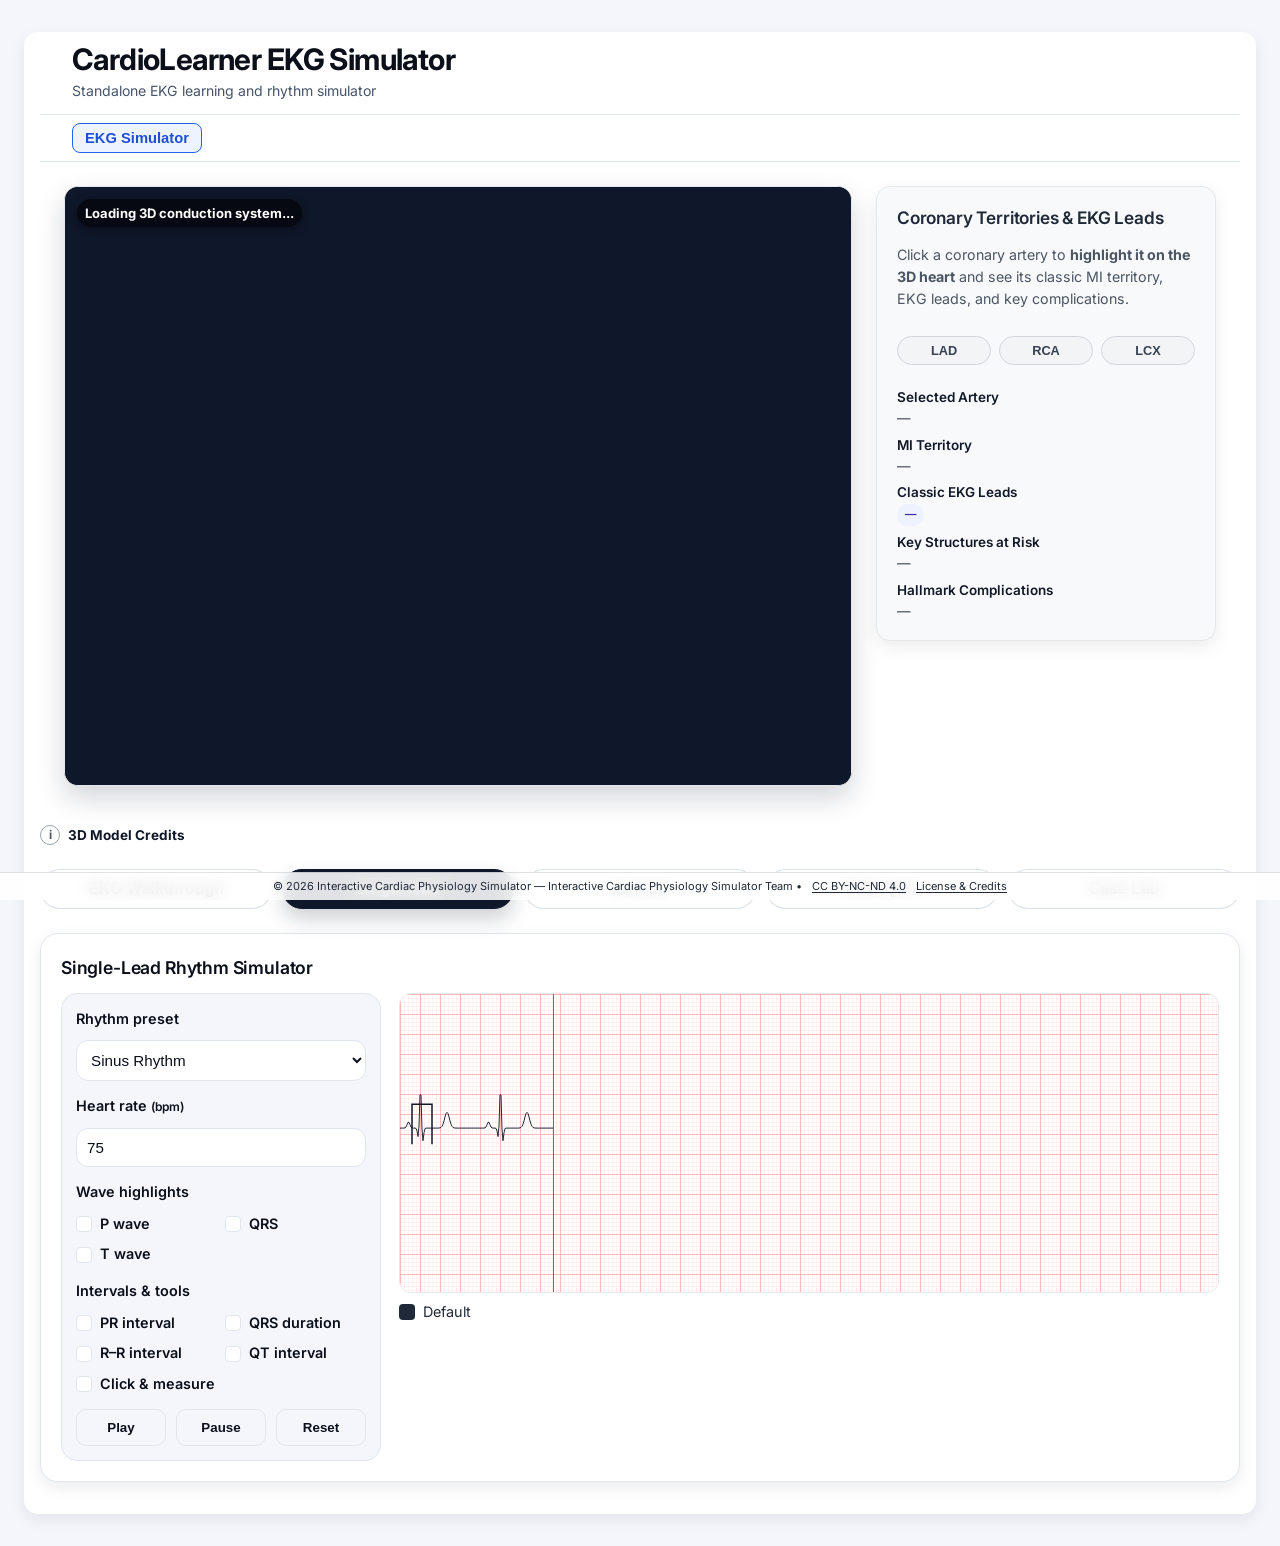
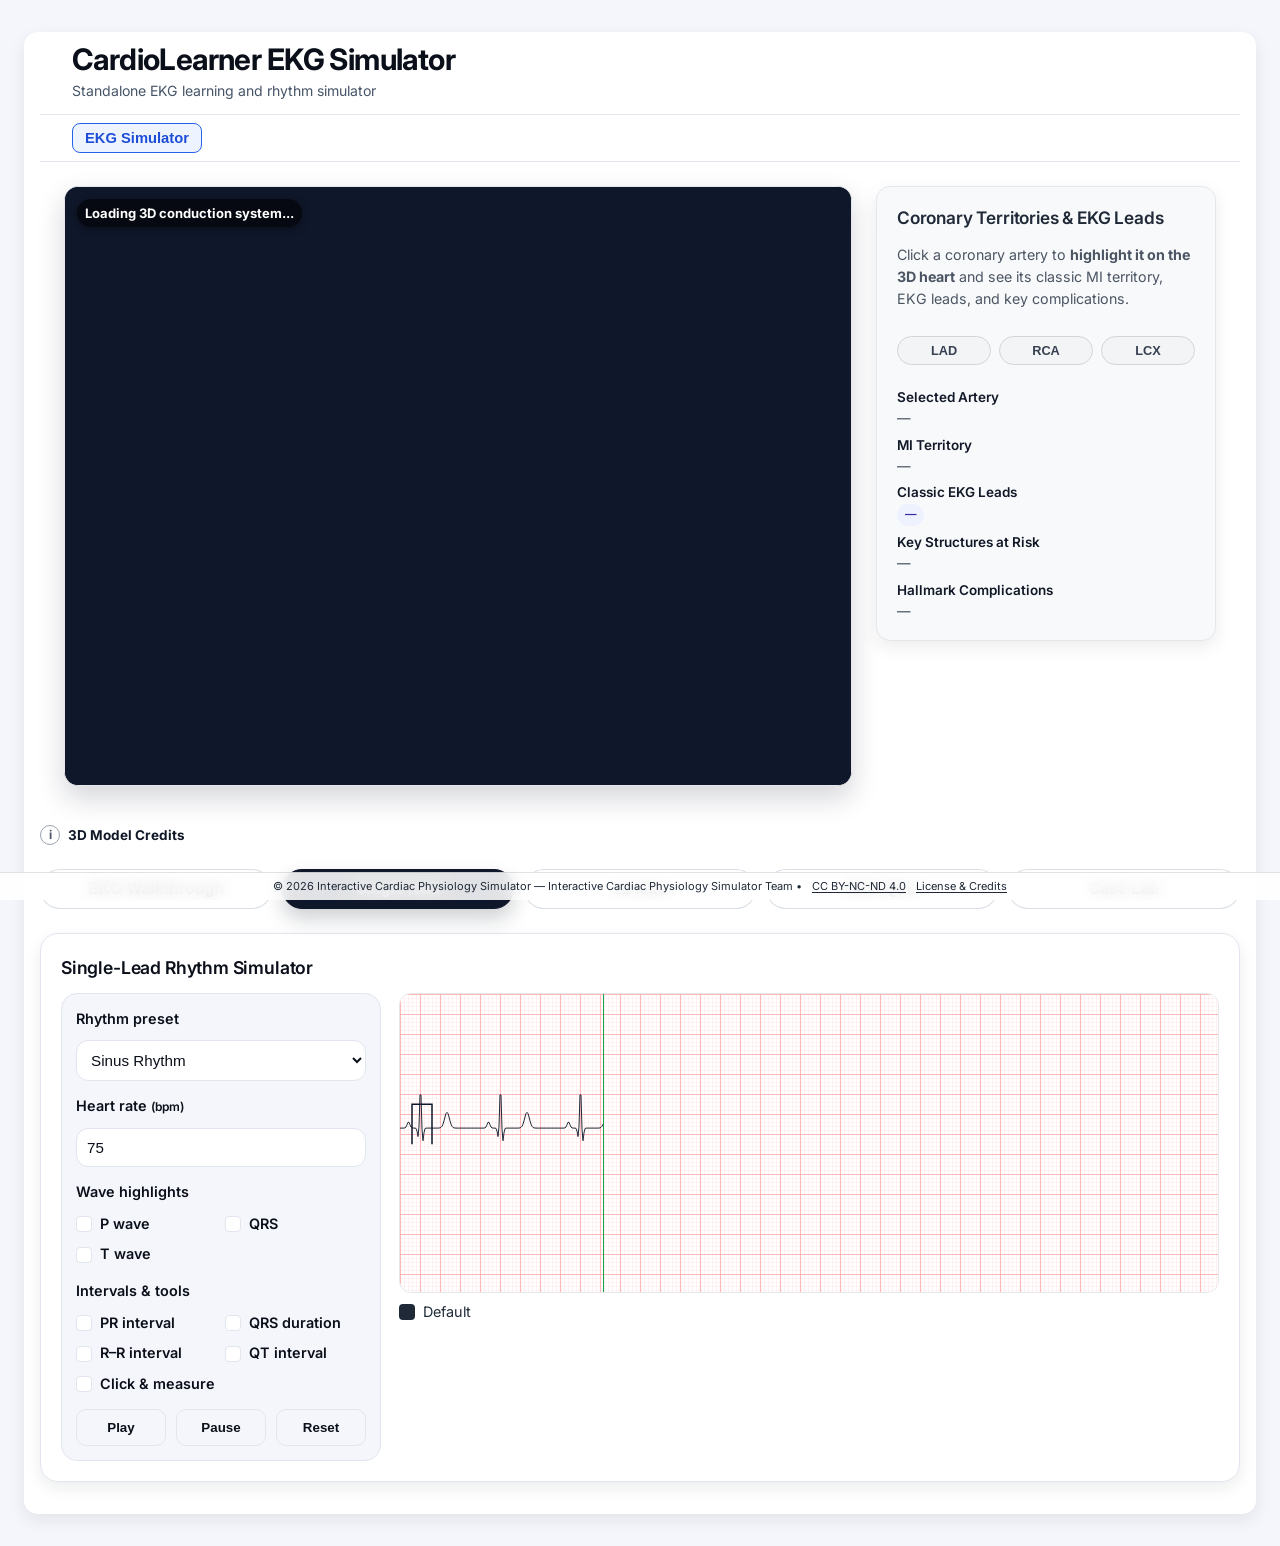
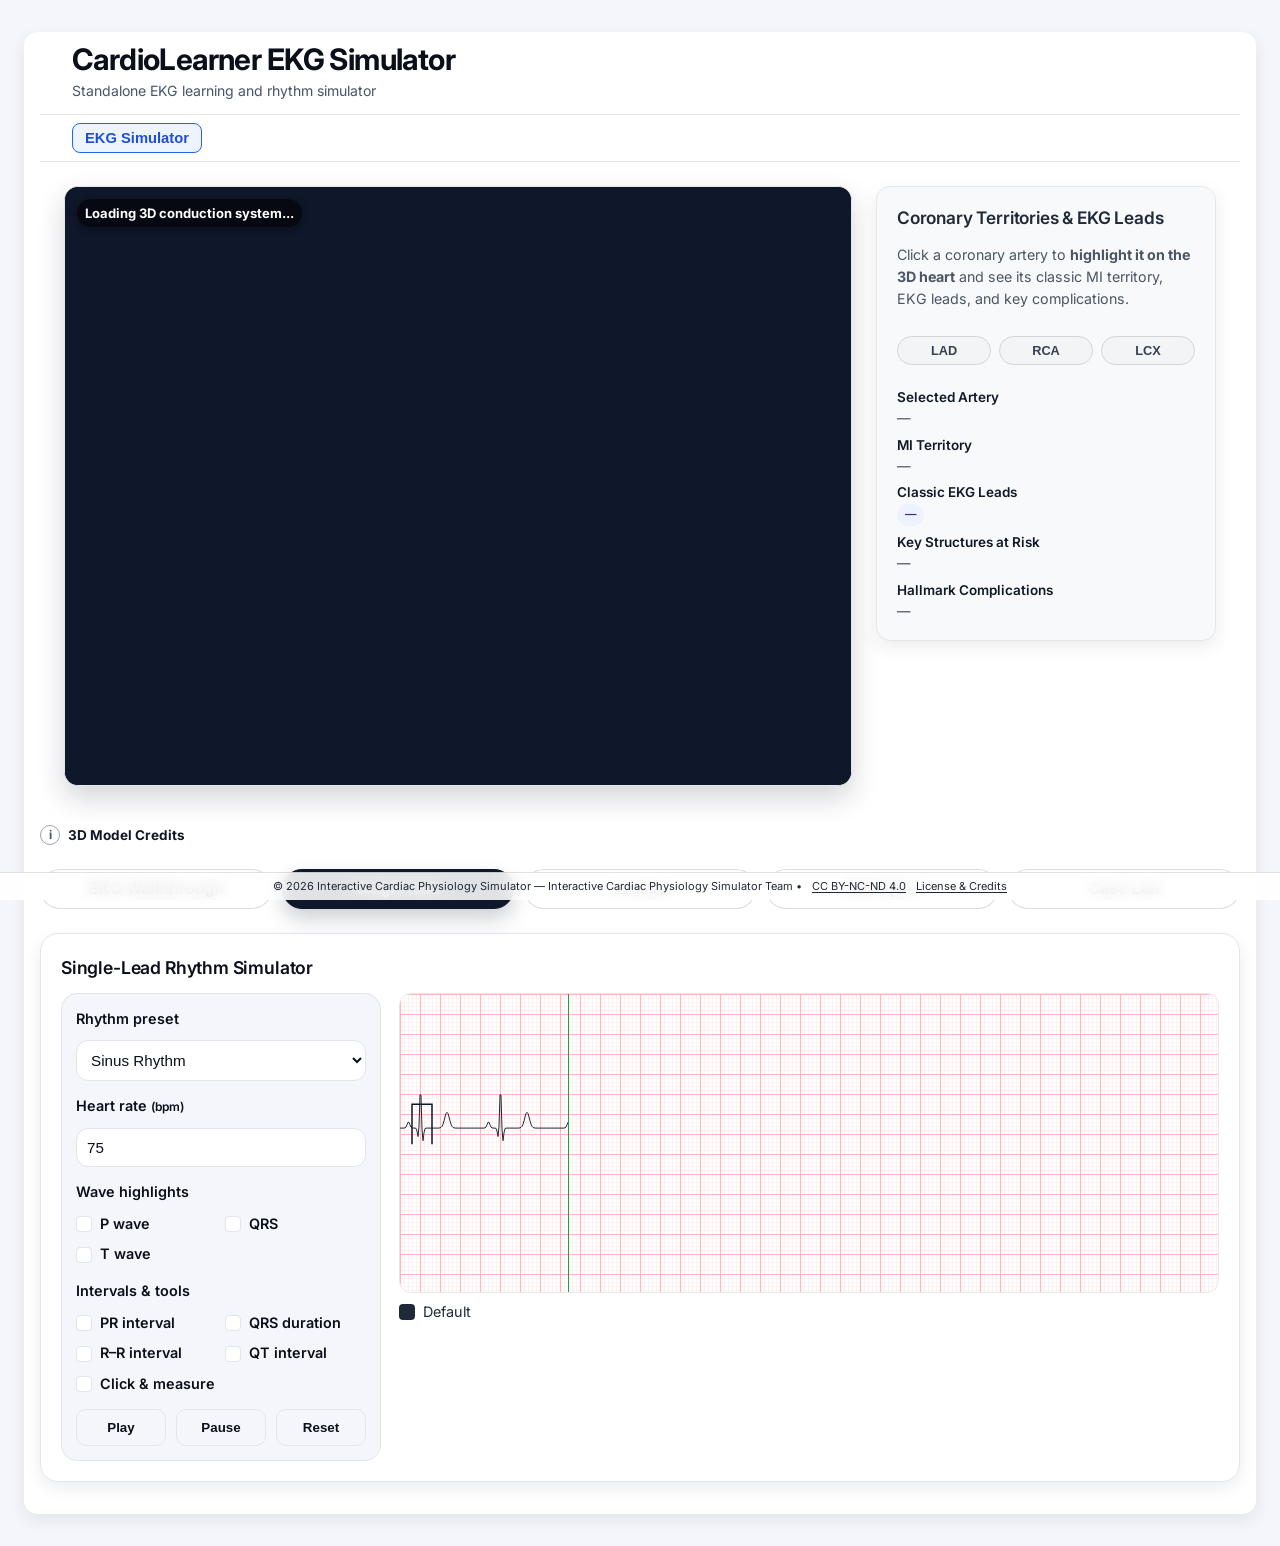
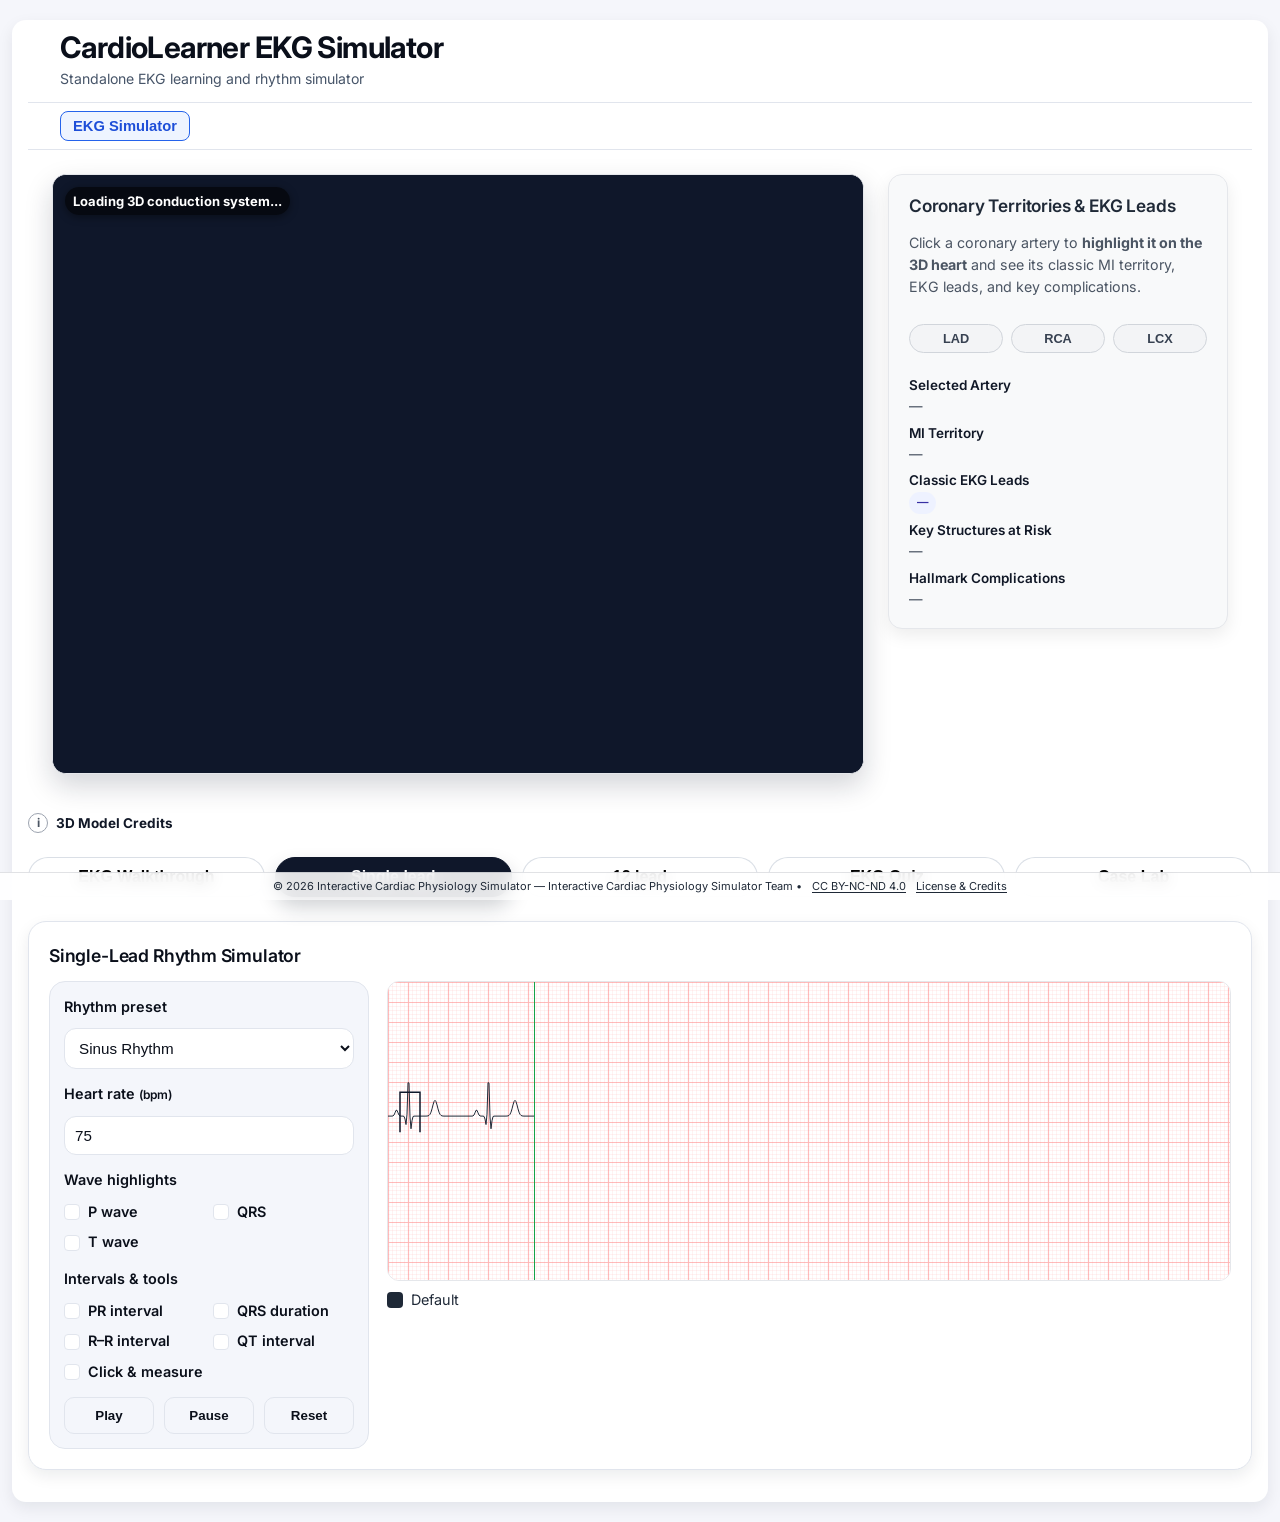
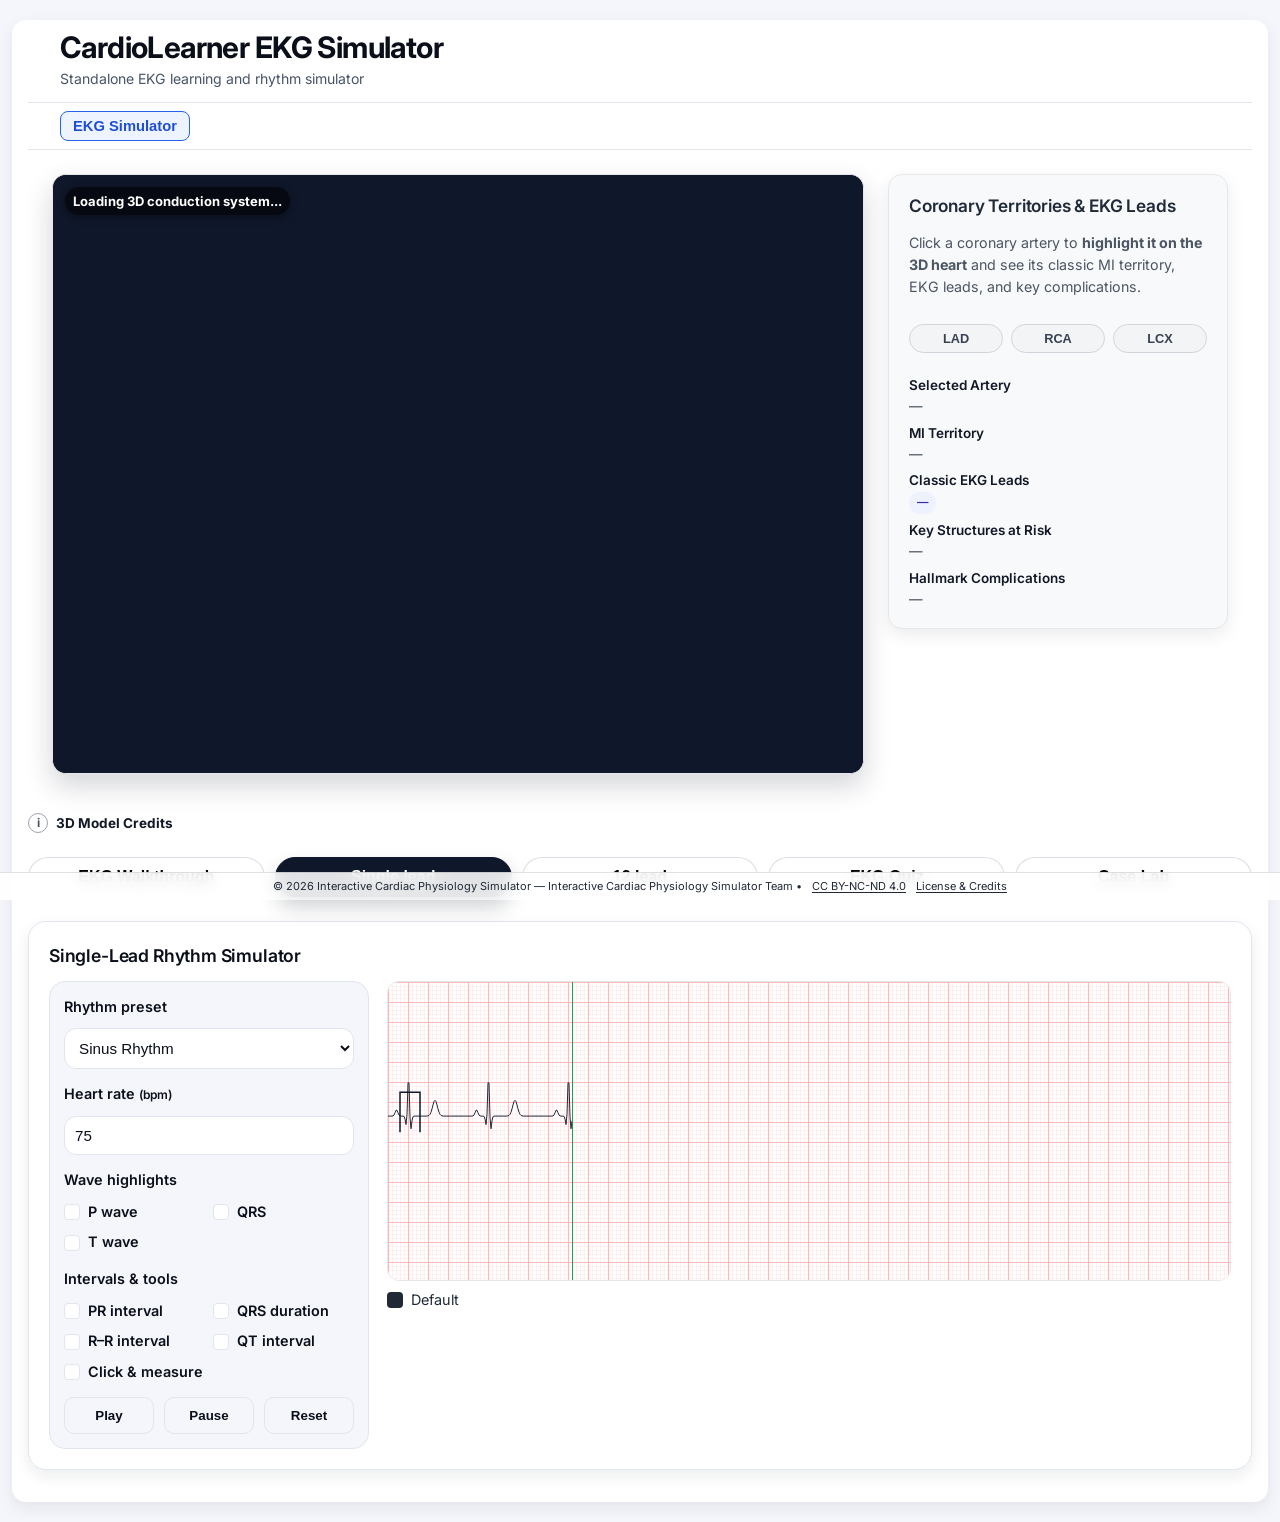
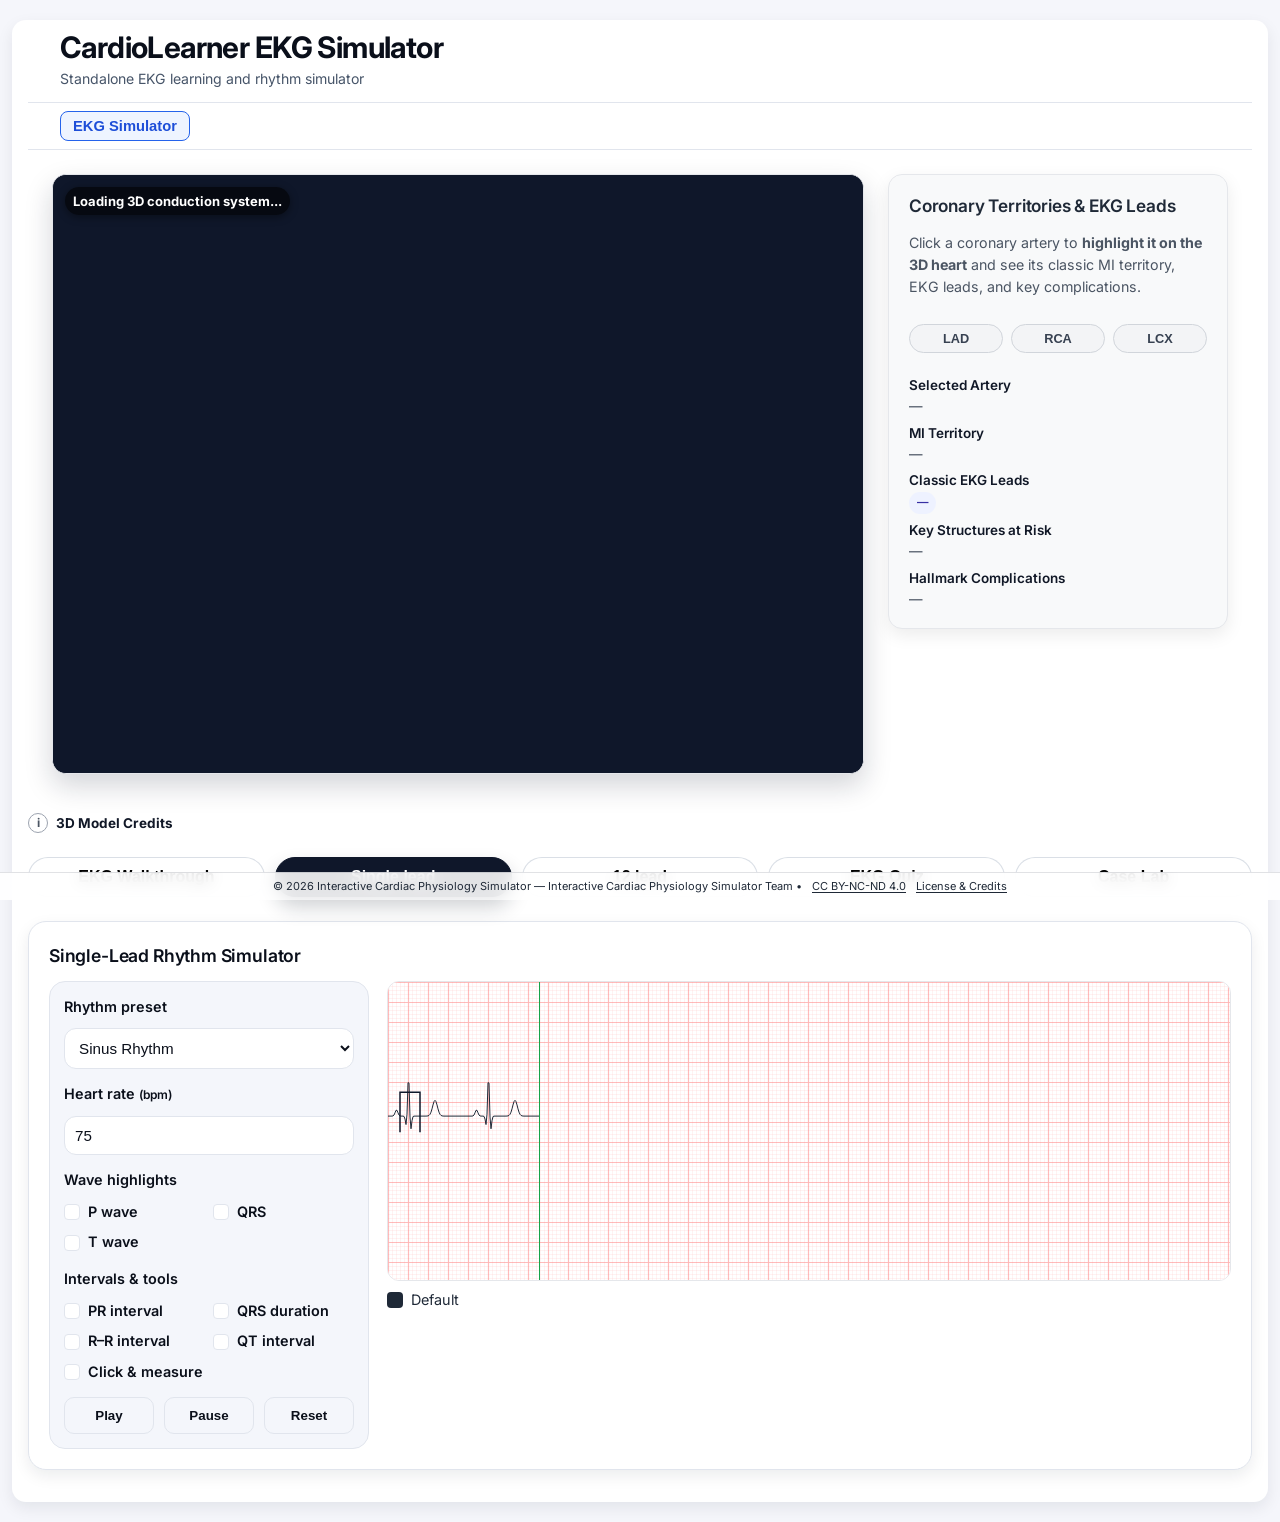
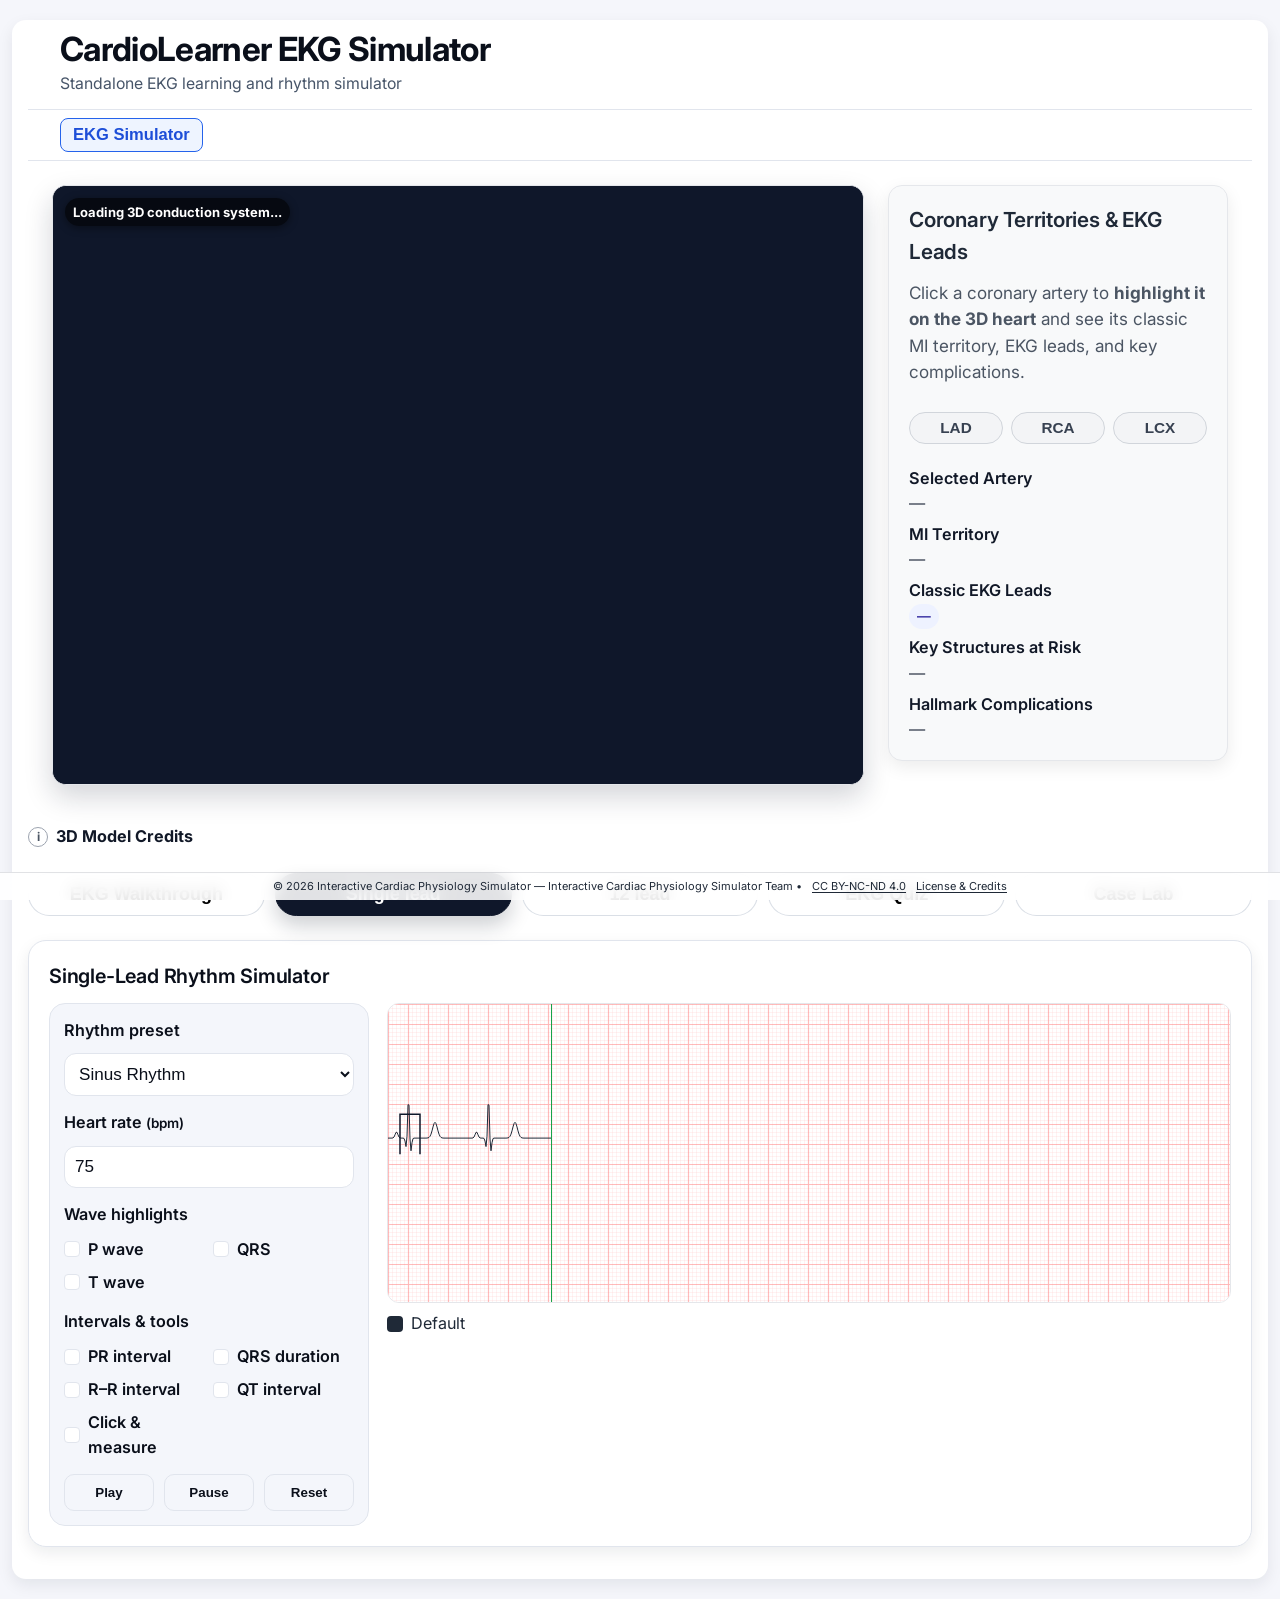
